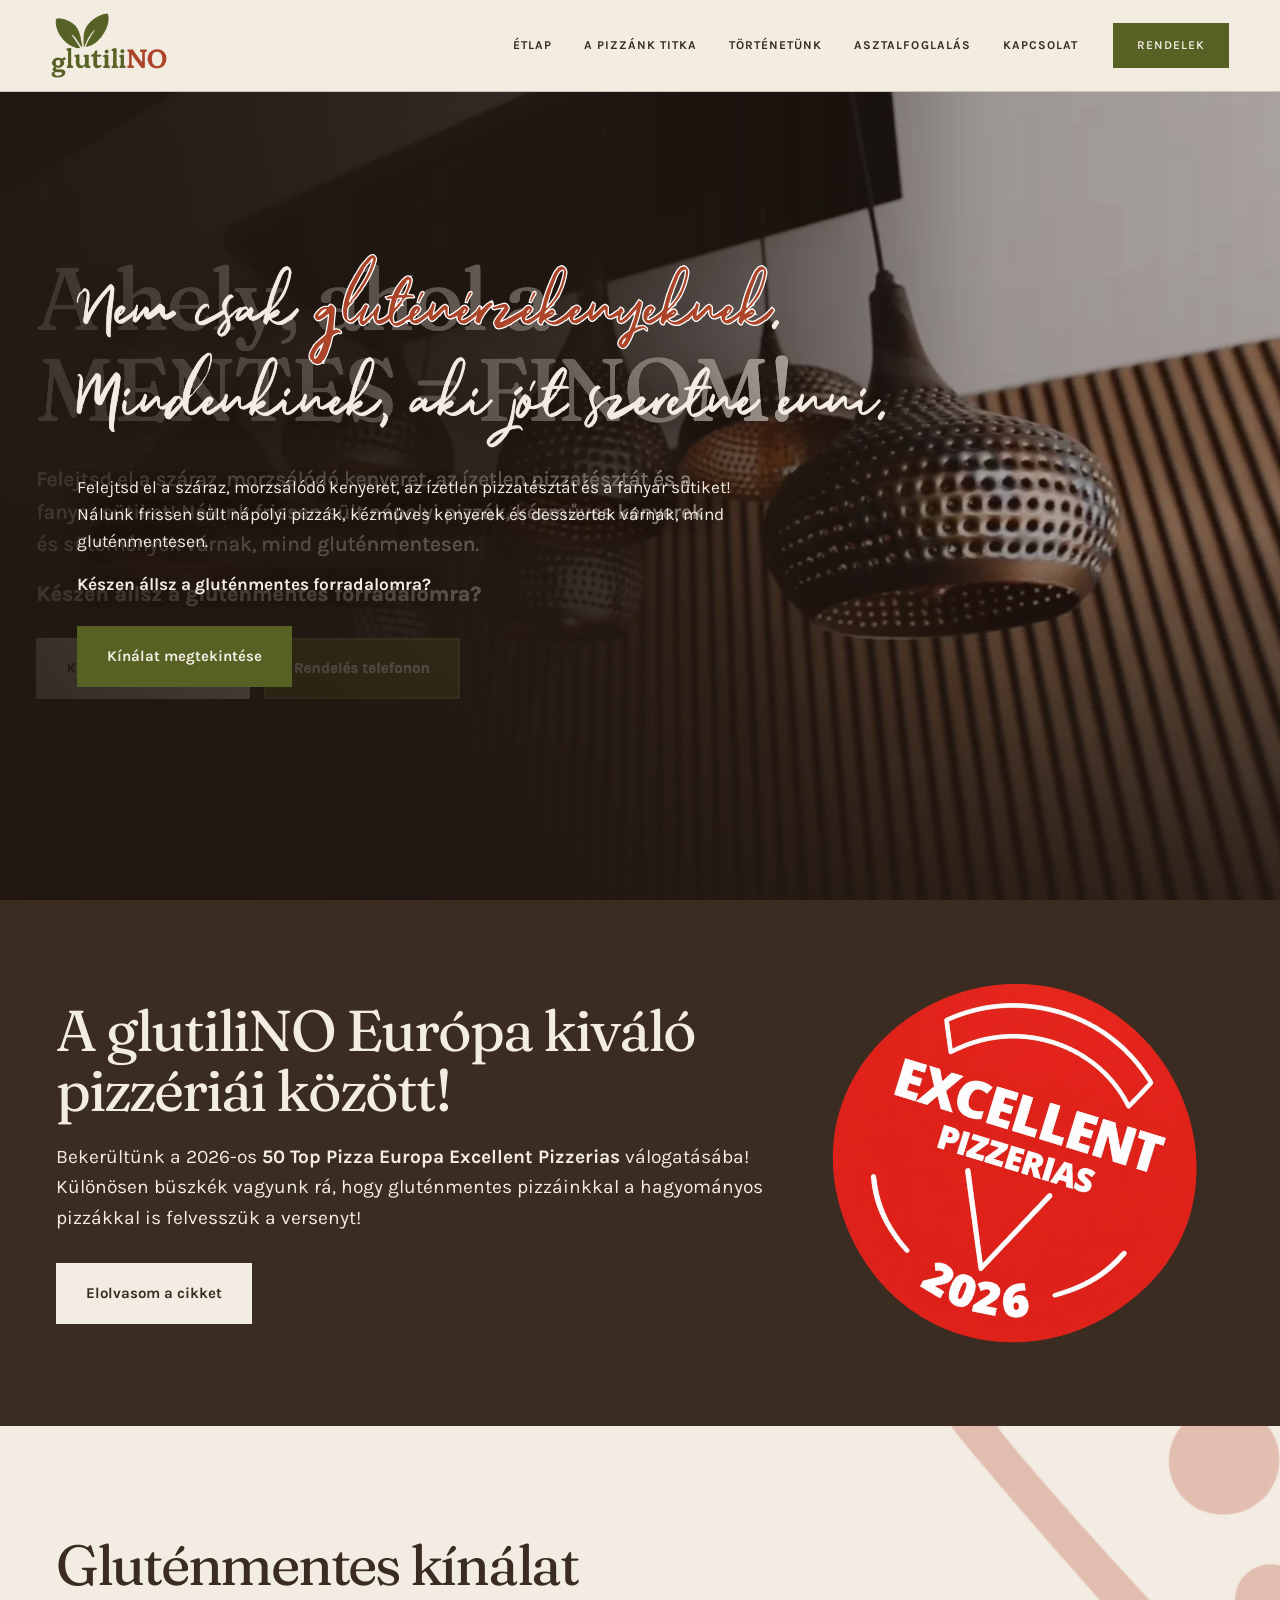
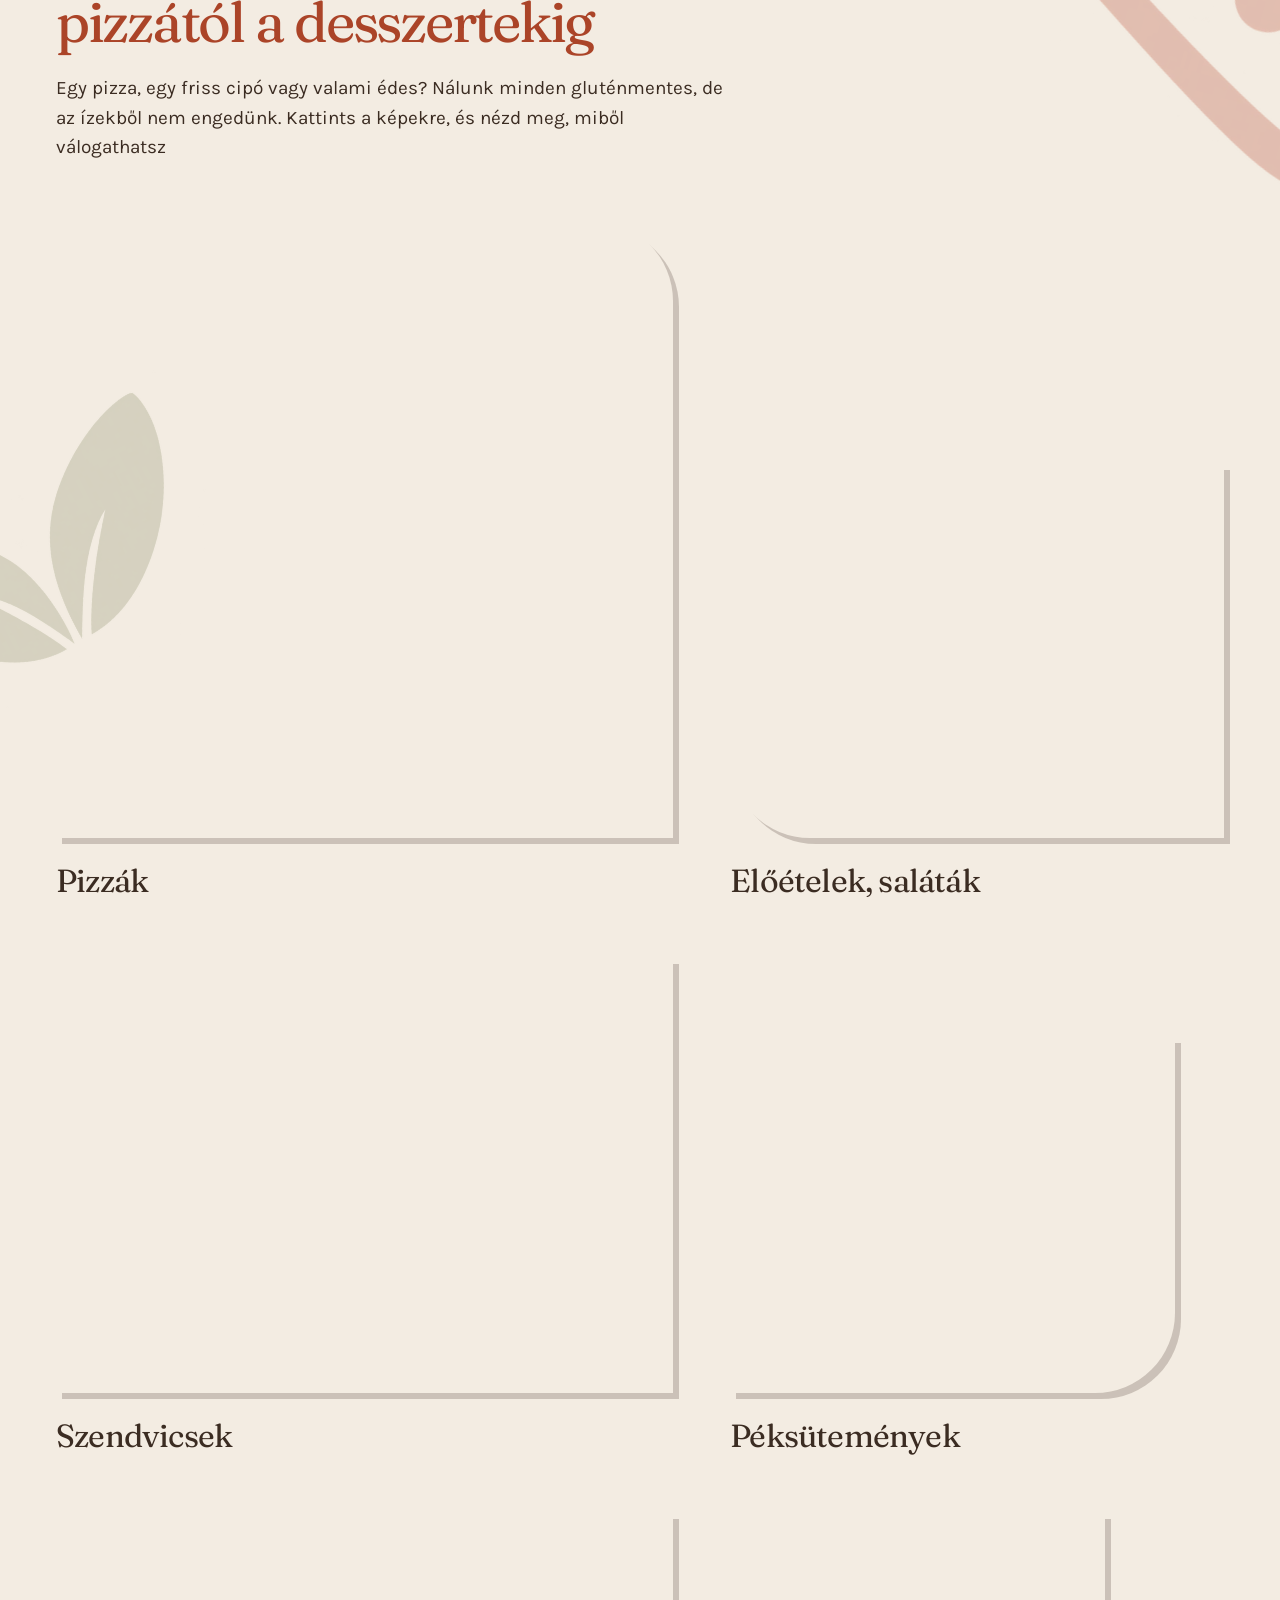
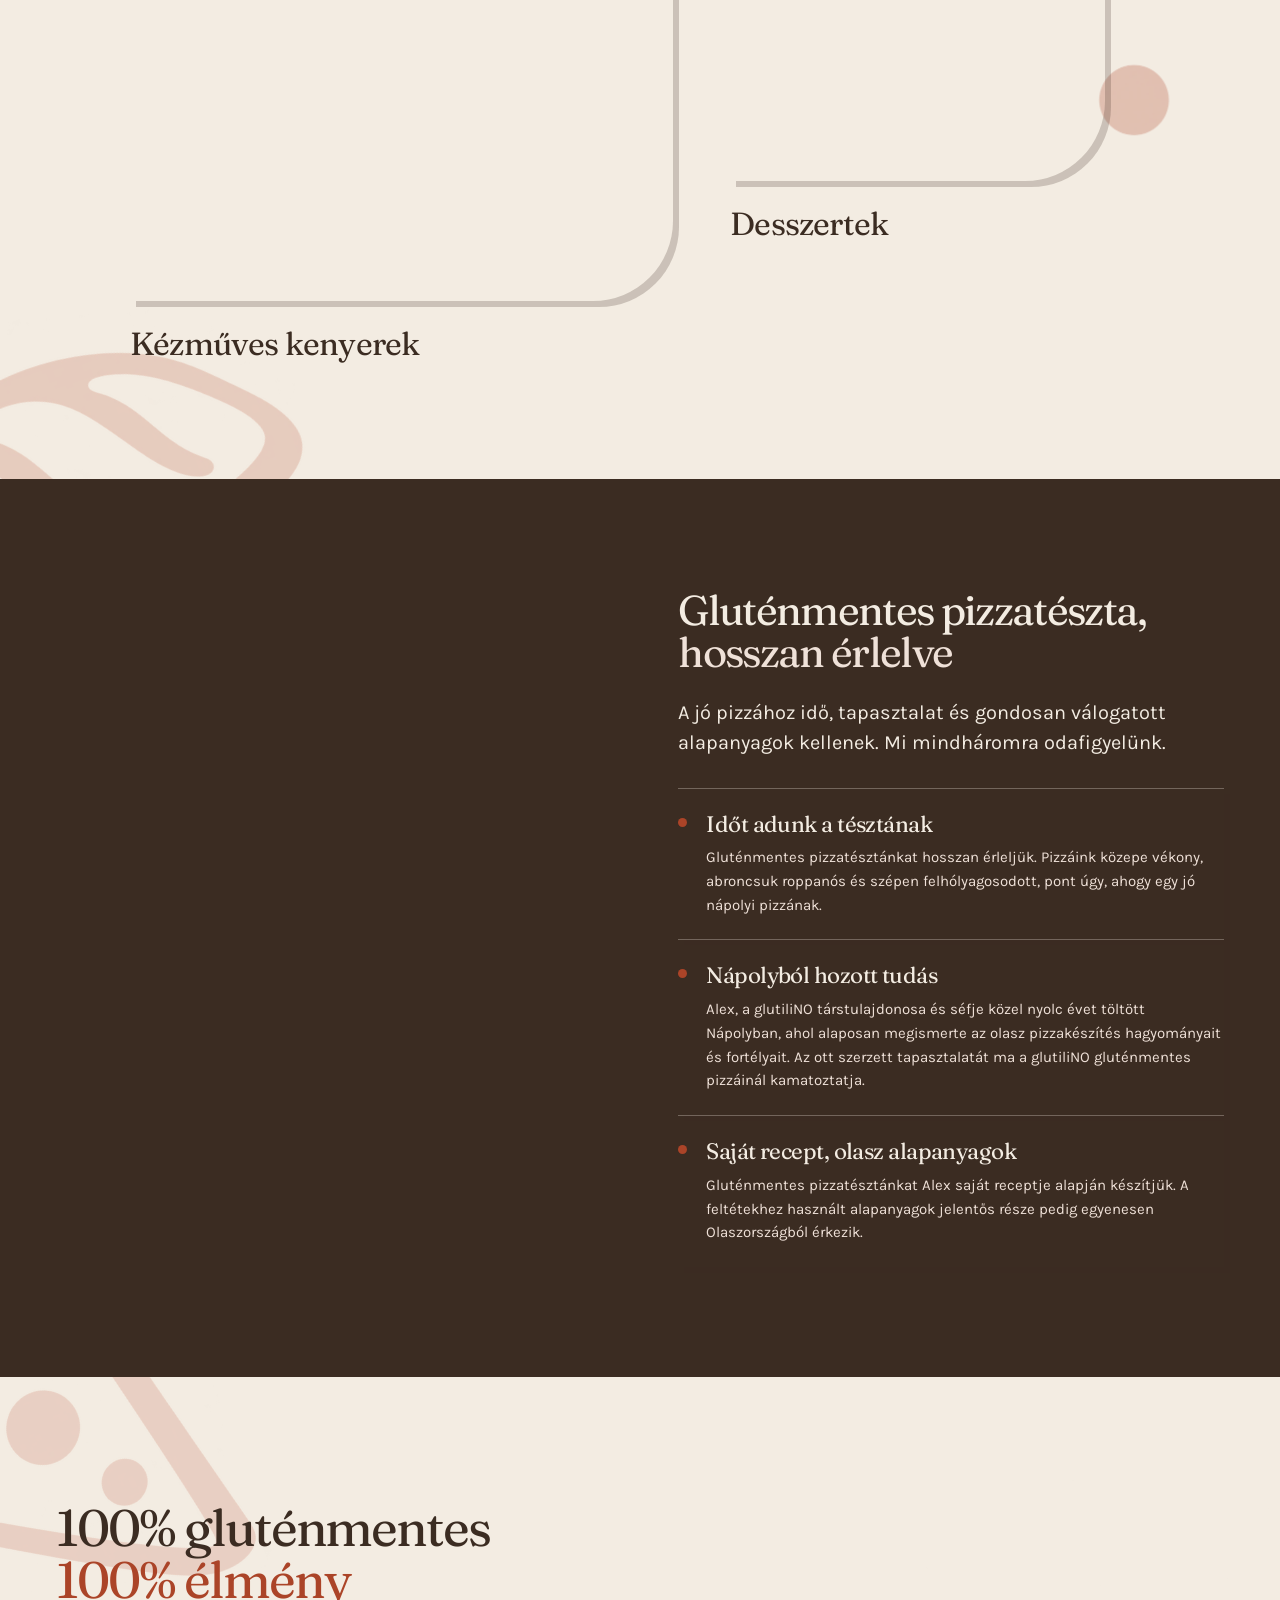
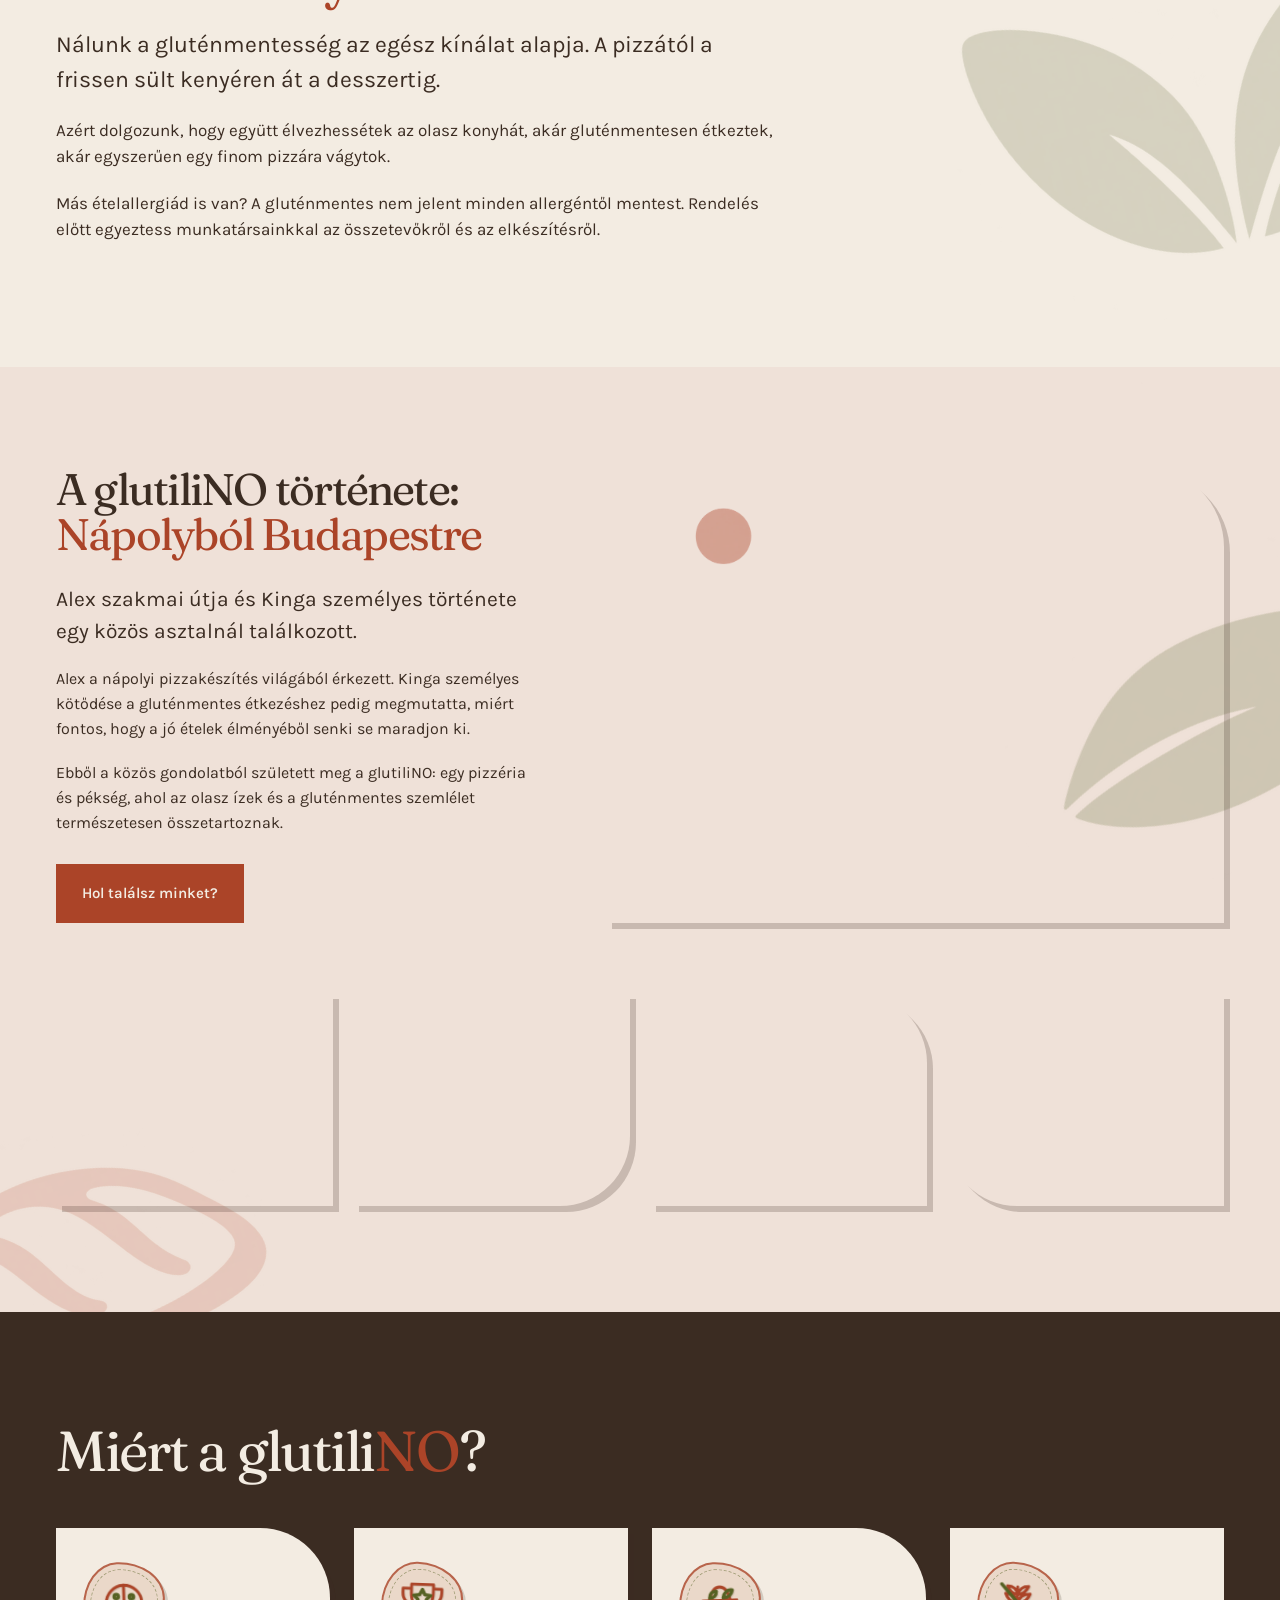
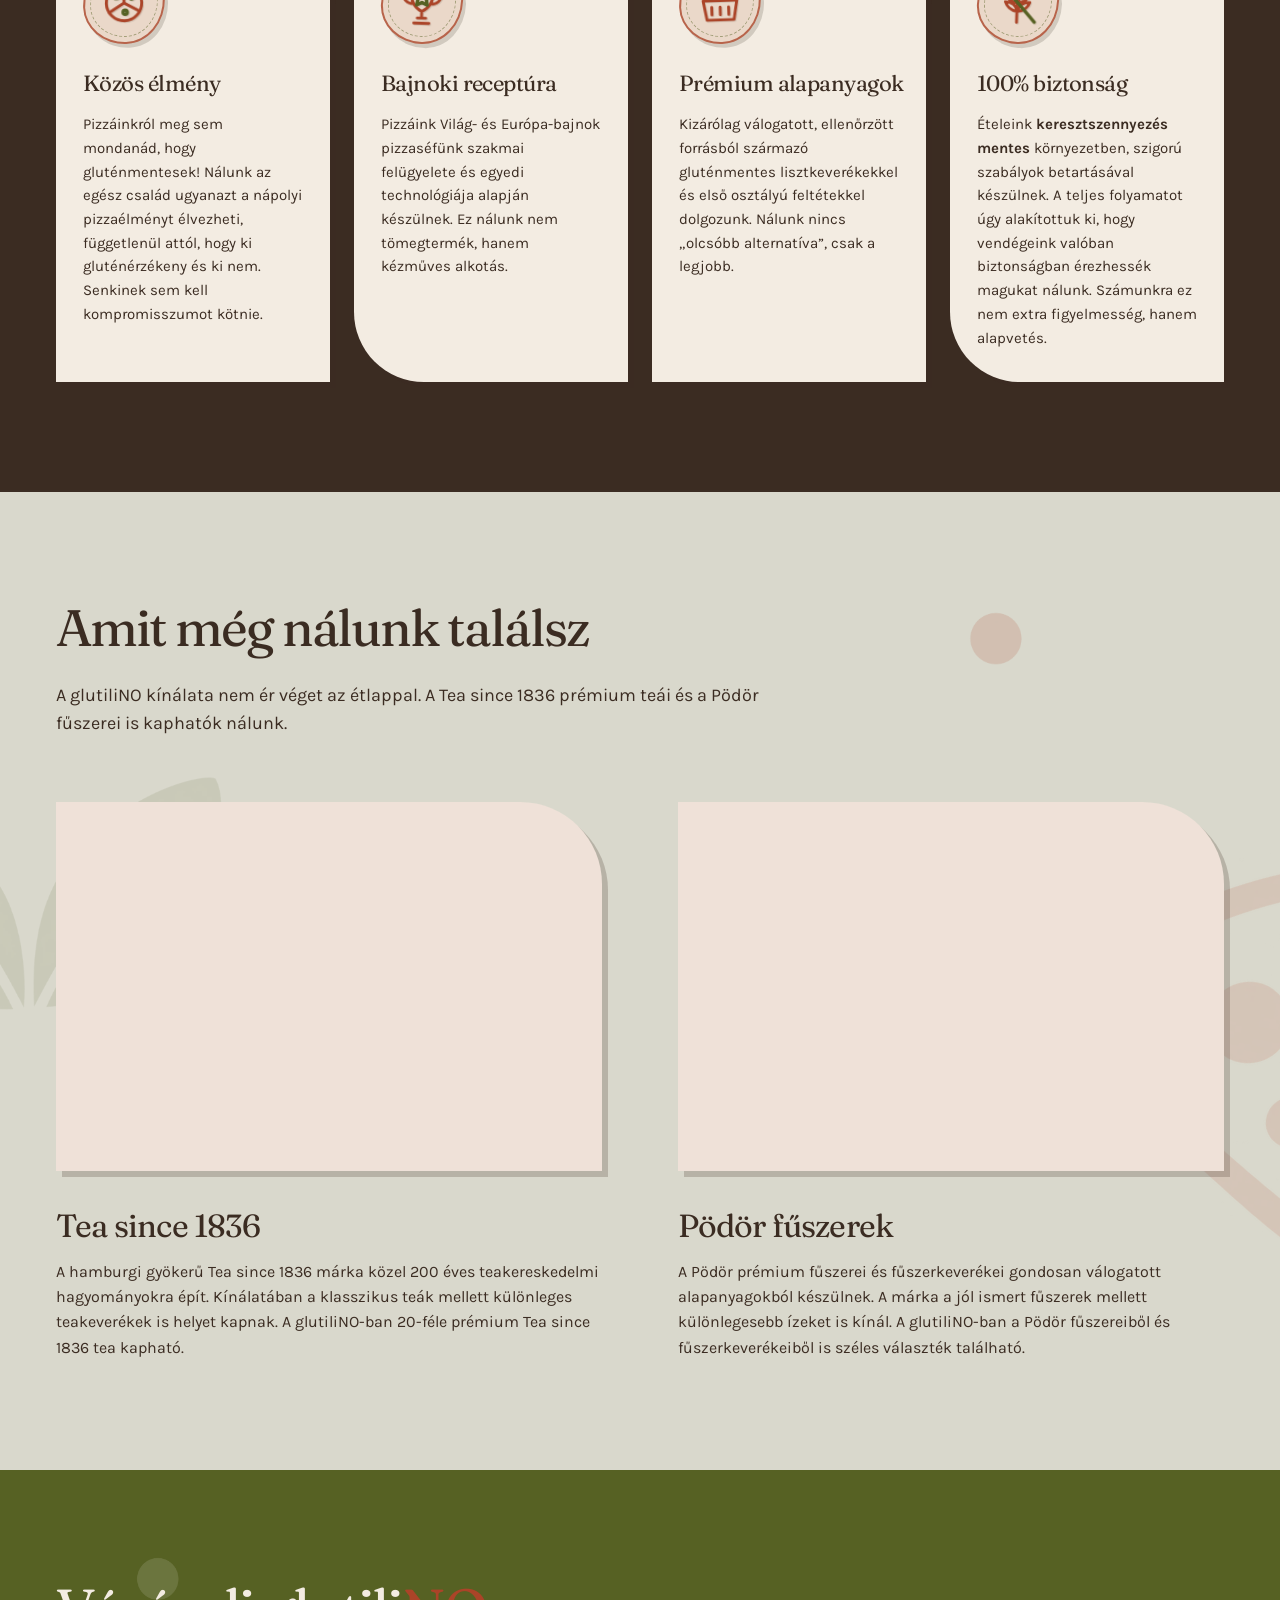
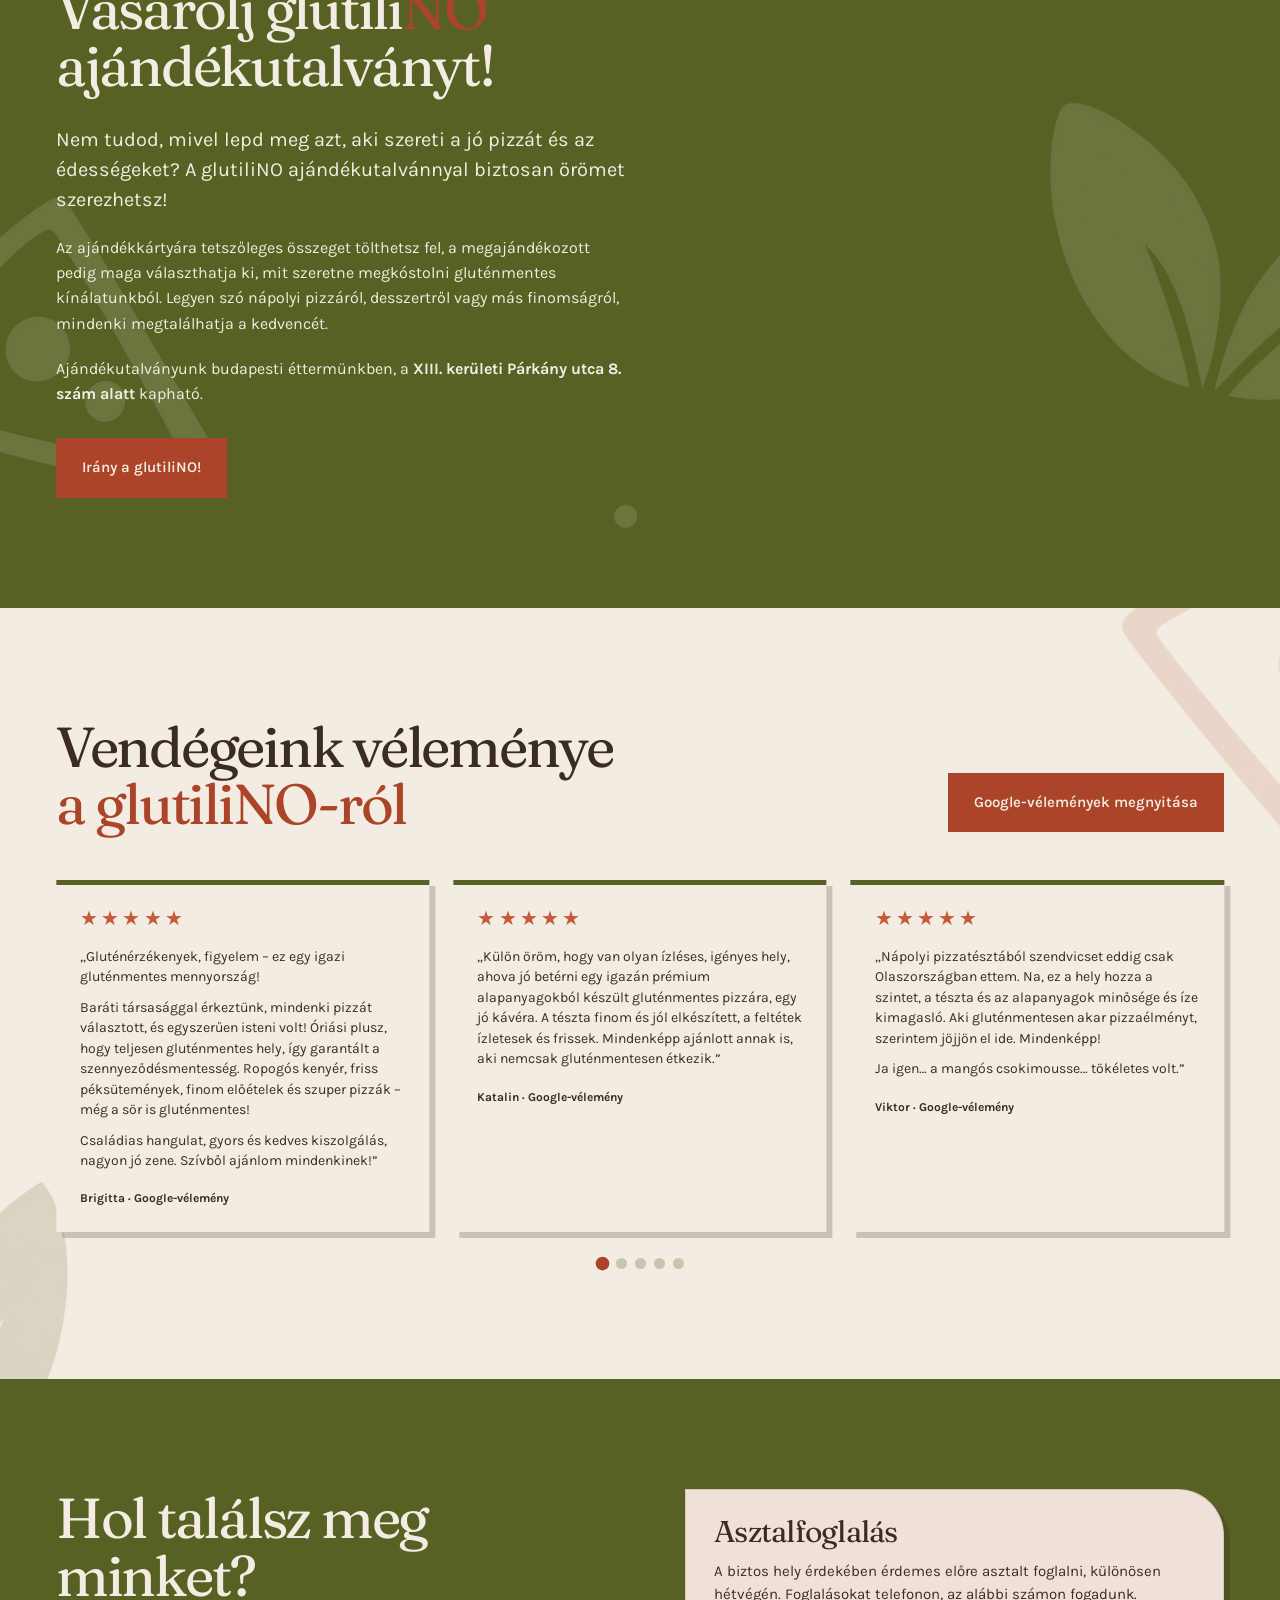
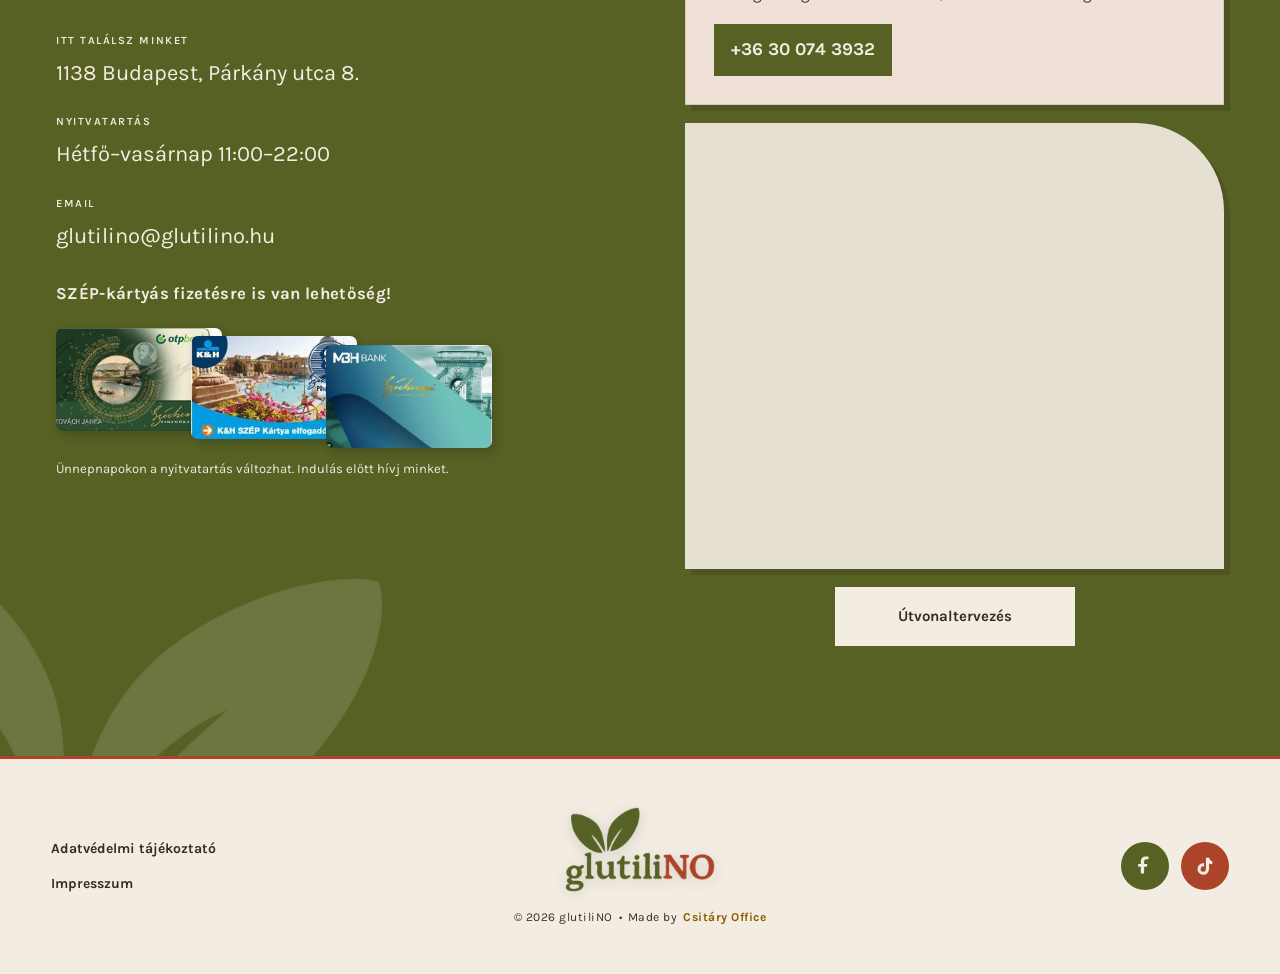
==== index.html @ 462f0f7d "Update footer credit to Made by Csitáry Office (index.html)" ====
<!doctype html>
<html lang="hu">
<head>
<meta charset="utf-8">
<meta name="viewport" content="width=device-width, initial-scale=1">
<meta http-equiv="Content-Security-Policy" content="default-src &#x27;self&#x27;; script-src &#x27;self&#x27; &#x27;sha256-Ov9Z1wcxmJk1yiwxKAOavHxxVjlBROKBOkN0x5L8jXU=&#x27;; style-src &#x27;self&#x27;; img-src &#x27;self&#x27; data:; font-src &#x27;self&#x27;; media-src &#x27;self&#x27;; connect-src &#x27;self&#x27;; frame-src https://www.google.com; object-src &#x27;none&#x27;; base-uri &#x27;self&#x27;; form-action &#x27;none&#x27;">
<title>glutiliNO | Gluténmentes pizzéria és pékség Budapest</title>
<meta name="description" content="Nápolyi pizza, kézműves kenyér és desszertek gluténmentesen. glutiliNO, 1138 Budapest, Párkány utca 8. Fedezd fel a kínálatunkat!">
<meta name="robots" content="noindex,follow">
<meta name="theme-color" content="#F3ECE2">
<link rel="canonical" href="https://www.glutilino.hu/">
<meta property="og:type" content="website">
<meta property="og:locale" content="hu_HU">
<meta property="og:site_name" content="glutiliNO">
<meta property="og:title" content="glutiliNO | Gluténmentes pizzéria és pékség Budapest">
<meta property="og:description" content="Nápolyi pizza, kézműves kenyér és desszertek gluténmentesen. glutiliNO, 1138 Budapest, Párkány utca 8. Fedezd fel a kínálatunkat!">
<meta property="og:url" content="https://www.glutilino.hu/">
<meta property="og:image" content="https://www.glutilino.hu/assets/social.jpg">
<meta property="og:image:width" content="1200">
<meta property="og:image:height" content="630">
<meta property="og:image:alt" content="glutiliNO gluténmentes pizza">
<meta name="twitter:card" content="summary_large_image">
<link rel="icon" href="assets/favicon.png" type="image/png">
<link rel="preload" href="assets/fonts/font-0.woff2" as="font" type="font/woff2" crossorigin>
<link rel="preload" href="assets/fonts/font-2.woff2" as="font" type="font/woff2" crossorigin>
<link rel="preload" href="assets/fonts/callonsky-demo.otf" as="font" type="font/otf" crossorigin>
<link rel="preload" href="assets/fonts/callonsky-hu.otf" as="font" type="font/otf" crossorigin>
<link rel="stylesheet" href="assets/style.css?v=93">
<script type="application/ld+json">{"@context":"https://schema.org","@type":"Restaurant","@id":"https://www.glutilino.hu/#etterem","name":"glutiliNO – Kézműves Gluténmentes Pizzéria és Pékség","url":"https://www.glutilino.hu/","image":"https://www.glutilino.hu/assets/social.jpg","telephone":"+36300743932","email":"glutilino@glutilino.hu","address":{"@type":"PostalAddress","streetAddress":"Párkány utca 8.","postalCode":"1138","addressLocality":"Budapest","addressCountry":"HU"},"servesCuisine":["Olasz","Gluténmentes"],"hasMenu":"https://www.glutilino.hu/etlap.html","openingHoursSpecification":[{"@type":"OpeningHoursSpecification","dayOfWeek":["Monday","Tuesday","Wednesday","Thursday","Friday","Saturday","Sunday"],"opens":"11:00","closes":"22:00"}]}</script>
<script src="assets/app.js?v=93" defer>
</script>
</head>
<body class="">
<a class="skip" href="#tartalom">Ugrás a tartalomra</a>
<header class="site-header">
<a class="brand" href="index.html" aria-label="glutiliNO – főoldal">
<img src="assets/logo.webp" width="180" height="102" alt="glutiliNO">
</a>
<button class="menu-toggle" aria-controls="navigation" aria-expanded="false" aria-label="Menü megnyitása" hidden>
<span class="hamburger" aria-hidden="true">
<span>
</span>
<span>
</span>
<span>
</span>
</span>
</button>
<nav id="navigation" aria-label="Fő navigáció">
<a href="etlap.html" >Étlap</a>
<a href="index.html#szakertelmunk">A pizzánk titka</a>
<a href="index.html#rolunk">Történetünk</a>
<a href="index.html#asztalfoglalas">Asztalfoglalás</a>
<a href="index.html#kapcsolat">Kapcsolat</a>
<a class="nav-order" href="tel:+36300743932">Rendelek</a>
</nav>
<a class="header-cta" href="tel:+36300743932">Rendelek</a>
</header>
<main id="tartalom">
<section class="hero hero-brand" aria-labelledby="hero-title">
<video class="hero-video" autoplay muted loop playsinline preload="metadata" poster="assets/hero-poster-v6.webp" aria-hidden="true" tabindex="-1" data-desktop="assets/hero-desktop-v23.mp4" data-mobile="assets/hero-mobile-v23.mp4">
</video>
<div class="hero-overlay" aria-hidden="true">
</div>
<div class="hero-content">
<div class="hero-copy">
<h1 id="hero-title"><span class="hero-title-opening">Nem csak</span> <span class="hero-accent">gluténérzékenyeknek</span>.
<br><span class="hero-title-closing"><span>Mindenkinek, aki</span> <span>jót szeretne enni.</span></span></h1>
<p>Felejtsd el a száraz, morzsálódó kenyeret, az ízetlen pizzatésztát és a fanyar sütiket! Nálunk frissen sült nápolyi pizzák, kézműves kenyerek és desszertek várnak, mind gluténmentesen.</p>
<p class="hero-question">
<strong>Készen állsz a gluténmentes forradalomra?</strong>
</p>
<div class="hero-actions">
<a class="button hero-primary" href="etlap.html">Kínálat megtekintése</a>
<a class="button hero-secondary" href="tel:+36300743932">Rendelés telefonon</a>
</div>
</div>
</div>
</section>
<section class="award-shell" id="elismeres" aria-labelledby="award-title">
<div class="award wrap">
<div class="award-copy">
<h2 id="award-title">A glutiliNO Európa kiváló pizzériái között!</h2>
<p>Bekerültünk a 2026-os <strong>50 Top Pizza Europa Excellent Pizzerias</strong> válogatásába! Különösen büszkék vagyunk rá, hogy gluténmentes pizzáinkkal a hagyományos pizzákkal is felvesszük a versenyt!</p>
<a class="button award-button" href="https://welovebudapest.com/cikk/2026/10/08/glutilino-glutenmentes-pizzeria-xiii-kerulet/?fbclid=IwY2xjawU5b-dleHRuA2FlbQIxMQBwZG9mBXNydGMGYXBwX2lkEDIyMjAzOTE3ODgyMDA4OTIAAR4uGK9YC9_TEWr20Y7_WGD8dgVhhzzCQi_2xLI7FN_xxtHiS0m8d3h5sRnU5A_aem_A0fSUuBS3UKHiqlRu5Nu5Q" target="_blank" rel="noopener noreferrer">Elolvasom a cikket</a>
</div>
<img class="award-badge" src="assets/excellent-pizzerias-2026.webp" width="1254" height="1254" alt="Excellent Pizzerias 2026 piros pizza jelvény" loading="eager" decoding="async">
</div>
</section>
<section class="section category-section" id="kinalat">
<img class="decor category-pizza-decor" src="assets/decor-pizza.webp" alt="" aria-hidden="true" loading="lazy">
<img class="decor category-bread-decor" src="assets/decor-bread.webp" alt="" aria-hidden="true" loading="lazy">
<div class="wrap">
<div class="section-heading">
<div>
<h2>Gluténmentes kínálat<br>
<em>pizzától a desszertekig</em>
</h2>
<p>Egy pizza, egy friss cipó vagy valami édes? Nálunk minden gluténmentes, de az ízekből nem engedünk. Kattints a képekre, és nézd meg, miből válogathatsz</p>
</div>
</div>
<div class="category-grid">
<a class="category cat-pizza" href="etlap.html#pizza">
<div class="image-window">
<img src="assets/pizza-champion-retro-1793812296919.webp" width="1621" height="1080" alt="Pizza Champion a glutiliNO kínálatából" loading="lazy" decoding="async">
</div>
<div class="category-caption">
<h3>Pizzák</h3>
</div>
</a>
<a class="category cat-appetizers" href="etlap.html#eloetelek">
<div class="image-window">
<img src="assets/eloetel-caprese-di-bufala.webp" width="1621" height="1080" alt="Előételek és saláták a glutiliNO kínálatából" loading="lazy" decoding="async">
</div>
<div class="category-caption">
<h3>Előételek, saláták</h3>
</div>
</a>
<a class="category cat-sandwiches" href="etlap.html#szendvicsek">
<div class="image-window">
<img src="assets/panuozzo-crudo-e-bufala.webp" width="1621" height="1080" alt="Szendvicsek a glutiliNO kínálatából" loading="lazy" decoding="async">
</div>
<div class="category-caption">
<h3>Szendvicsek</h3>
</div>
</a>
<a class="category cat-pastry" href="etlap.html#peksutemeny">
<div class="image-window">
<img class="" src="assets/peksutemeny-800.webp" srcset="assets/peksutemeny-480.webp 480w, assets/peksutemeny-800.webp 800w, assets/peksutemeny-1280.webp 1280w" sizes="(max-width: 650px) 100vw, (max-width: 1000px) 50vw, 640px" width="1280" height="853" alt="Péksütemények a glutiliNO kínálatából" loading="lazy" decoding="async">
</div>
<div class="category-caption">
<h3>Péksütemények</h3>
</div>
</a>
<a class="category cat-bread" href="etlap.html#kenyer">
<div class="image-window">
<img class="" src="assets/magvas-kenyer-800.webp" srcset="assets/magvas-kenyer-480.webp 480w, assets/magvas-kenyer-800.webp 800w, assets/magvas-kenyer-1280.webp 1280w" sizes="(max-width: 650px) 100vw, (max-width: 1000px) 50vw, 640px" width="1280" height="853" alt="Kézműves kenyerek a glutiliNO kínálatából" loading="lazy" decoding="async">
</div>
<div class="category-caption">
<h3>Kézműves kenyerek</h3>
</div>
</a>
<a class="category cat-dessert" href="etlap.html#desszert">
<div class="image-window">
<img class="" src="assets/macaron-800.webp" srcset="assets/macaron-480.webp 480w, assets/macaron-800.webp 800w, assets/macaron-1280.webp 1280w" sizes="(max-width: 650px) 100vw, (max-width: 1000px) 50vw, 640px" width="1280" height="853" alt="Desszertek a glutiliNO kínálatából" loading="lazy" decoding="async">
</div>
<div class="category-caption">
<h3>Desszertek</h3>
</div>
</a>
</div>
</div>
</section>
<section class="craft section" id="szakertelmunk">
<div class="wrap craft-grid">
<div class="craft-picture">
<div class="pizza-scroll">
<img src="assets/pizza-kivagott-v10.png" width="1254" height="1254" alt="A glutiliNO Margherita pizzája, tányér és háttér nélkül" loading="lazy" decoding="async">
</div>
</div>
<div class="craft-copy">
<h2>
<span>Gluténmentes pizzatészta,</span>
<em>hosszan érlelve</em>
</h2>
<p class="intro">
<strong>A jó pizzához idő, tapasztalat és gondosan válogatott alapanyagok kellenek. Mi mindháromra odafigyelünk.</strong>
</p>
<ul class="craft-points">
<li>
<h3>Időt adunk a tésztának</h3>
<p>Gluténmentes pizzatésztánkat hosszan érleljük. Pizzáink közepe vékony, abroncsuk roppanós és szépen felhólyagosodott, pont úgy, ahogy egy jó nápolyi pizzának.</p>
</li>
<li>
<h3>Nápolyból hozott tudás</h3>
<p>Alex, a glutiliNO társtulajdonosa és séfje közel nyolc évet töltött Nápolyban, ahol alaposan megismerte az olasz pizzakészítés hagyományait és fortélyait. Az ott szerzett tapasztalatát ma a glutiliNO gluténmentes pizzáinál kamatoztatja.</p>
</li>
<li>
<h3>Saját recept, olasz alapanyagok</h3>
<p>Gluténmentes pizzatésztánkat Alex saját receptje alapján készítjük. A feltétekhez használt alapanyagok jelentős része pedig egyenesen Olaszországból érkezik.</p>
</li>
</ul>
</div>
</div>
</section>
<section class="free-shell" id="glutenmentes">
<img class="decor free-double-leaf" src="assets/decor-double-leaf.webp" alt="" aria-hidden="true" loading="lazy">
<div class="free section wrap">
<div class="free-copy">
<h2>100% gluténmentes<br>
<em>100% élmény</em>
</h2>
<p class="intro">
<strong>Nálunk a gluténmentesség az egész kínálat alapja. A pizzától a frissen sült kenyéren át a desszertig.</strong>
</p>
<p>Azért dolgozunk, hogy együtt élvezhessétek az olasz konyhát, akár gluténmentesen étkeztek, akár egyszerűen egy finom pizzára vágytok.</p>
<p class="allergen-note">Más ételallergiád is van? A gluténmentes nem jelent minden allergéntől mentest. Rendelés előtt egyeztess munkatársainkkal az összetevőkről és az elkészítésről.</p>
</div>
<img class="free-seal" src="assets/glutenmentes-pecset.webp" width="640" height="640" alt="100% gluténmentes, keresztszennyezés mentes pecsét" loading="eager" decoding="async">
</div>
</section>
<section class="story section">
<img class="decor story-leaf" src="assets/decor-leaf.webp" alt="" aria-hidden="true" loading="lazy">
<div class="wrap story-grid" id="rolunk">
<div class="story-copy">
<h2>
<span>A glutiliNO története:</span>
<em>Nápolyból Budapestre</em>
</h2>
<p class="intro">
<strong>Alex szakmai útja és Kinga személyes története egy közös asztalnál találkozott.</strong>
</p>
<p>Alex a nápolyi pizzakészítés világából érkezett. Kinga személyes kötődése a gluténmentes étkezéshez pedig megmutatta, miért fontos, hogy a jó ételek élményéből senki se maradjon ki.</p>
<p>Ebből a közös gondolatból született meg a glutiliNO: egy pizzéria és pékség, ahol az olasz ízek és a gluténmentes szemlélet természetesen összetartoznak.</p>
<a class="button story-cta" href="#kapcsolat">Hol találsz minket?</a>
</div>
<figure>
<img class="" src="assets/csapat-story-800.webp" srcset="assets/csapat-story-480.webp 480w, assets/csapat-story-800.webp 800w, assets/csapat-story-1280.webp 1280w" sizes="(max-width: 650px) 100vw, (max-width: 1000px) 50vw, 640px" width="1280" height="853" alt="A glutiliNO csapata az étterem pultjánál" loading="lazy" decoding="async">
</figure>
</div>
<div class="wrap">
<div class="gallery">
<button data-gallery="assets/kemence-1280.webp" aria-label="Frissen sülő kenyerek a kemencében – nagyítás">
<img class="" src="assets/kemence-800.webp" srcset="assets/kemence-480.webp 480w, assets/kemence-800.webp 800w, assets/kemence-1280.webp 1280w" sizes="(max-width: 650px) 100vw, (max-width: 1000px) 50vw, 640px" width="1280" height="853" alt="Frissen sülő kenyerek a kemencében" loading="lazy" decoding="async">
</button>
<button data-gallery="assets/panuozzo-1280.webp" aria-label="glutiliNO panuozzo – nagyítás">
<img class="" src="assets/panuozzo-800.webp" srcset="assets/panuozzo-480.webp 480w, assets/panuozzo-800.webp 800w, assets/panuozzo-1280.webp 1280w" sizes="(max-width: 650px) 100vw, (max-width: 1000px) 50vw, 640px" width="1280" height="853" alt="glutiliNO panuozzo" loading="lazy" decoding="async">
</button>
<button data-gallery="assets/macaron-1280.webp" aria-label="Színes macaronok a desszertpultban – nagyítás">
<img class="" src="assets/macaron-800.webp" srcset="assets/macaron-480.webp 480w, assets/macaron-800.webp 800w, assets/macaron-1280.webp 1280w" sizes="(max-width: 650px) 100vw, (max-width: 1000px) 50vw, 640px" width="1280" height="853" alt="Színes macaronok a desszertpultban" loading="lazy" decoding="async">
</button>
<button data-gallery="assets/kenyer-1280.webp" aria-label="Kézműves gluténmentes cipó – nagyítás">
<img class="" src="assets/kenyer-800.webp" srcset="assets/kenyer-480.webp 480w, assets/kenyer-800.webp 800w, assets/kenyer-1280.webp 1280w" sizes="(max-width: 650px) 100vw, (max-width: 1000px) 50vw, 640px" width="1280" height="853" alt="Kézműves gluténmentes cipó" loading="lazy" decoding="async">
</button>
</div>
</div>
<dialog class="lightbox" aria-label="Fotógaléria">
<button class="lightbox-close" aria-label="Bezárás">×</button>
<img src="assets/kemence-1280.webp" alt="Fotó a galériából" loading="lazy">
</dialog>
</section>
<section class="future-section why-section section" id="miert-glutilino" aria-labelledby="why-title">
<img class="future-decor why-decor" src="assets/decor-double-leaf.webp" alt="" aria-hidden="true" loading="lazy">
<div class="wrap future-section-inner why-layout">
<header class="why-heading">
<h2 id="why-title">Miért a glutili<span class="brand-no">NO</span>?</h2>
</header>
<div class="why-grid">
<article class="why-card">
<div class="why-icon" aria-hidden="true">
<svg viewBox="0 0 64 64" focusable="false">
<circle cx="32" cy="32" r="21"/>
<path d="M32 11v21l18 10M32 32 14 43"/>
<circle class="why-icon-accent" cx="23" cy="24" r="2.5"/>
<circle class="why-icon-accent" cx="41" cy="25" r="2.5"/>
<circle class="why-icon-accent" cx="33" cy="43" r="2.5"/>
</svg>
</div>
<h3>Közös élmény</h3>
<p>Pizzáinkról meg sem mondanád, hogy gluténmentesek! Nálunk az egész család ugyanazt a nápolyi pizzaélményt élvezheti, függetlenül attól, hogy ki gluténérzékeny és ki nem. Senkinek sem kell kompromisszumot kötnie.</p>
</article>
<article class="why-card">
<div class="why-icon" aria-hidden="true">
<svg viewBox="0 0 64 64" focusable="false">
<path d="M19 10h26v10c0 11-5 18-13 22-8-4-13-11-13-22zM19 15H9v5c0 8 5 13 13 13M45 15h10v5c0 8-5 13-13 13M32 42v8M23 56h18M27 50h10"/>
<path class="why-icon-accent" d="m32 16 3 6 7 .9-5 4.8 1.2 6.8-6.2-3.2-6.2 3.2 1.2-6.8-5-4.8 7-.9z"/>
</svg>
</div>
<h3>Bajnoki receptúra</h3>
<p>Pizzáink Világ- és Európa-bajnok pizzaséfünk szakmai felügyelete és egyedi technológiája alapján készülnek. Ez nálunk nem tömegtermék, hanem kézműves alkotás.</p>
</article>
<article class="why-card">
<div class="why-icon" aria-hidden="true">
<svg viewBox="0 0 64 64" focusable="false">
<path d="M12 29h40l-4 23H16zM20 29c1-10 6-16 12-16s11 6 12 16M22 37v9M32 37v9M42 37v9"/>
<path class="why-icon-accent" d="M20 26c0-5 3-8 8-8 0 5-3 8-8 8zM36 26c1-6 5-10 11-9-1 6-5 9-11 9z"/>
</svg>
</div>
<h3>Prémium alapanyagok</h3>
<p>Kizárólag válogatott, ellenőrzött forrásból származó gluténmentes lisztkeverékekkel és első osztályú feltétekkel dolgozunk. Nálunk nincs „olcsóbb alternatíva”, csak a legjobb.</p>
</article>
<article class="why-card">
<div class="why-icon" aria-hidden="true">
<svg viewBox="0 0 64 64" focusable="false">
<path d="M31 55V13M31 22c-6-1-10-5-12-10 7 0 11 4 12 10zm0 10c-7-1-12-5-14-11 8 0 13 4 14 11zm0 10c-7-1-12-5-14-11 8 0 13 4 14 11zm1-20c6-1 10-5 12-10-7 0-11 4-12 10zm0 10c7-1 12-5 14-11-8 0-13 4-14 11zm0 10c7-1 12-5 14-11-8 0-13 4-14 11z"/>
<path class="why-icon-accent" d="M12 10 52 54"/>
</svg>
</div>
<h3>100% biztonság</h3>
<p>Ételeink <strong>keresztszennyezés mentes</strong> környezetben, szigorú szabályok betartásával készülnek. A teljes folyamatot úgy alakítottuk ki, hogy vendégeink valóban biztonságban érezhessék magukat nálunk. Számunkra ez nem extra figyelmesség, hanem alapvetés.</p>
</article>
</div>
</div>
</section>
<section class="future-section extras-section section" id="amit-meg" aria-labelledby="extras-title">
<img class="future-decor extras-decor" src="assets/decor-pizza.webp" alt="" aria-hidden="true" loading="lazy">
<img class="future-decor extras-leaves" src="assets/decor-double-leaf.webp" alt="" aria-hidden="true" loading="lazy">
<img class="future-decor extras-dot" src="assets/decor-dot.webp" alt="" aria-hidden="true" loading="lazy">
<div class="wrap future-section-inner extras-layout">
<header class="extras-intro">
<h2 id="extras-title">Amit még nálunk találsz</h2>
<p class="intro">A glutiliNO kínálata nem ér véget az étlappal. A Tea since 1836 prémium teái és a Pödör fűszerei is kaphatók nálunk.</p>
</header>
<div class="extras-grid">
<article class="extras-card tea-card">
<figure class="extras-media">
<img src="assets/tea-since-1836.webp" width="1351" height="900" alt="Tea since 1836 prémium teák és teafilterek" loading="lazy" decoding="async">
</figure>
<div class="extras-copy">
<h3>Tea since 1836</h3>
<p>A hamburgi gyökerű Tea since 1836 márka közel 200 éves teakereskedelmi hagyományokra épít. Kínálatában a klasszikus teák mellett különleges teakeverékek is helyet kapnak. A glutiliNO-ban 20-féle prémium Tea since 1836 tea kapható.</p>
</div>
</article>
<article class="extras-card podor-card">
<figure class="extras-media">
<img src="assets/podor-fuszerek.webp" width="822" height="564" alt="Pödör prémium fekete fokhagymás fűszer" loading="lazy" decoding="async">
</figure>
<div class="extras-copy">
<h3>Pödör fűszerek</h3>
<p>A Pödör prémium fűszerei és fűszerkeverékei gondosan válogatott alapanyagokból készülnek. A márka a jól ismert fűszerek mellett különlegesebb ízeket is kínál. A glutiliNO-ban a Pödör fűszereiből és fűszerkeverékeiből is széles választék található.</p>
</div>
</article>
</div>
</div>
</section>
<section class="gift-section section" id="ajandekutalvany" aria-labelledby="gift-title">
<img class="gift-decor gift-leaves" src="assets/decor-double-leaf.webp" alt="" aria-hidden="true" loading="lazy">
<img class="gift-decor gift-pizza" src="assets/decor-pizza.webp" alt="" aria-hidden="true" loading="lazy">
<img class="gift-decor gift-dot gift-dot-one" src="assets/decor-dot.webp" alt="" aria-hidden="true" loading="lazy">
<img class="gift-decor gift-dot gift-dot-two" src="assets/decor-dot.webp" alt="" aria-hidden="true" loading="lazy">
<div class="wrap gift-grid">
<div class="gift-copy">
<h2 id="gift-title">Vásárolj glutili<span class="brand-no">NO</span><br>ajándékutalványt!</h2>
<p class="intro">Nem tudod, mivel lepd meg azt, aki szereti a jó pizzát és az édességeket? A glutiliNO ajándékutalvánnyal biztosan örömet szerezhetsz!</p>
<p>Az ajándékkártyára tetszőleges összeget tölthetsz fel, a megajándékozott pedig maga választhatja ki, mit szeretne megkóstolni gluténmentes kínálatunkból. Legyen szó nápolyi pizzáról, desszertről vagy más finomságról, mindenki megtalálhatja a kedvencét.</p>
<p>Ajándékutalványunk budapesti éttermünkben, a <strong>XIII. kerületi Párkány utca 8. szám alatt</strong> kapható.</p>
<a class="button gift-cta" href="#kapcsolat">Irány a glutiliNO!</a>
</div>
<figure class="gift-photo">
<img src="assets/ajandekkartya-kivagott-v2.png" width="1536" height="1024" alt="glutiliNO ajándékkártya" loading="lazy" decoding="async">
</figure>
</div>
</section>
<section class="reviews-shell" id="velemenyek">
<div class="reviews section wrap">
<div class="section-heading">
<div>
<h2>Vendégeink véleménye<br>
<em>a glutiliNO-ról</em>
</h2>
</div>
<a class="button review-button" href="https://www.google.com/maps/search/?api=1&amp;query=Glutilino%201138%20Budapest%20P%C3%A1rk%C3%A1ny%20utca%208" target="_blank" rel="noopener noreferrer">Google-vélemények megnyitása</a>
</div>
<div class="review-carousel" data-review-carousel aria-roledescription="carousel" aria-label="Vendégvélemények">
<div class="review-viewport">
<div class="review-track" aria-live="off">
<figure class="review-slide is-active" data-review-slide aria-hidden="false">
<div class="review-stars" aria-label="5 csillagos értékelés">★★★★★</div>
<blockquote>
<p>„Gluténérzékenyek, figyelem – ez egy igazi gluténmentes mennyország!</p>
<p>Baráti társasággal érkeztünk, mindenki pizzát választott, és egyszerűen isteni volt! Óriási plusz, hogy teljesen gluténmentes hely, így garantált a szennyeződésmentesség. Ropogós kenyér, friss péksütemények, finom előételek és szuper pizzák – még a sör is gluténmentes!</p>
<p>Családias hangulat, gyors és kedves kiszolgálás, nagyon jó zene. Szívből ajánlom mindenkinek!”</p>
</blockquote>
<figcaption>Brigitta · Google-vélemény</figcaption>
</figure>
<figure class="review-slide" data-review-slide aria-hidden="true">
<div class="review-stars" aria-label="5 csillagos értékelés">★★★★★</div>
<blockquote>
<p>„Külön öröm, hogy van olyan ízléses, igényes hely, ahova jó betérni egy igazán prémium alapanyagokból készült gluténmentes pizzára, egy jó kávéra. A tészta finom és jól elkészített, a feltétek ízletesek és frissek. Mindenképp ajánlott annak is, aki nemcsak gluténmentesen étkezik.”</p>
</blockquote>
<figcaption>Katalin · Google-vélemény</figcaption>
</figure>
<figure class="review-slide" data-review-slide aria-hidden="true">
<div class="review-stars" aria-label="5 csillagos értékelés">★★★★★</div>
<blockquote>
<p>„Nápolyi pizzatésztából szendvicset eddig csak Olaszországban ettem. Na, ez a hely hozza a szintet, a tészta és az alapanyagok minősége és íze kimagasló. Aki gluténmentesen akar pizzaélményt, szerintem jöjjön el ide. Mindenképp!</p>
<p>Ja igen… a mangós csokimousse… tökéletes volt.”</p>
</blockquote>
<figcaption>Viktor · Google-vélemény</figcaption>
</figure>
<figure class="review-slide" data-review-slide aria-hidden="true">
<div class="review-stars" aria-label="5 csillagos értékelés">★★★★★</div>
<blockquote>
<p>„A TÖKÉLETES hely, földi paradicsom gluténérzékenyek számára.</p>
<p>Kiemelném a tisztaságot, a kedvességet, a mennyei ízeket és a hatalmas választékot. Először jártunk itt, de biztosan nem utoljára.”</p>
</blockquote>
<figcaption>Bettina · Google-vélemény</figcaption>
</figure>
<figure class="review-slide" data-review-slide aria-hidden="true">
<div class="review-stars" aria-label="5 csillagos értékelés">★★★★★</div>
<blockquote>
<p>„Imádjuk ezt a pizzát, fantasztikus volt az ízélmény, a külcsín egyaránt: egyáltalán nem érezni, hogy gluténmentes, olyan volt, mintha Olaszországban kóstolnánk a legfinomabb autentikus pizzát egy menő trattoriában. Bőséges, minőségi feltétek, könnyed tészta. Rendelésre szülinapi tortát is készítenek, és nem túlzok, ha azt mondom, hogy ilyen elképesztően finom, házias jellegű gluténmentes tortát még sehol nem kaptunk Budapesten…”</p>
</blockquote>
<figcaption>Csenge · Google-vélemény</figcaption>
</figure>
</div>
</div>
<div class="review-controls">
<div class="review-dots" aria-label="Vélemény kiválasztása">
<button type="button" data-review-dot aria-label="1. vélemény" aria-current="true">
</button>
<button type="button" data-review-dot aria-label="2. vélemény" aria-current="false">
</button>
<button type="button" data-review-dot aria-label="3. vélemény" aria-current="false">
</button>
<button type="button" data-review-dot aria-label="4. vélemény" aria-current="false">
</button>
<button type="button" data-review-dot aria-label="5. vélemény" aria-current="false">
</button>
</div>
</div>
</div>
</div>
</section>
<section class="visit section" id="kapcsolat">
<img class="visit-rings" src="assets/brand-rings.svg" alt="" aria-hidden="true">
<div class="wrap visit-grid">
<div class="visit-copy">
<h2>Hol találsz meg minket?</h2>
<address>
<span class="contact-label">ITT TALÁLSZ MINKET</span>1138 Budapest, Párkány utca 8.<span class="contact-label">NYITVATARTÁS</span>Hétfő–vasárnap 11:00–22:00
<span class="contact-label">EMAIL</span>
<a href="mailto:glutilino@glutilino.hu">glutilino@glutilino.hu</a>
</address>
<div class="szep-payment" aria-label="SZÉP-kártyás fizetésre is van lehetőség">
<p><strong>SZÉP-kártyás fizetésre is van lehetőség!</strong></p>
<div class="szep-card-stack" aria-hidden="true">
<span class="szep-card szep-otp"></span>
<span class="szep-card szep-kh"></span>
<span class="szep-card szep-mbh"></span>
</div>
</div>
<p class="small">Ünnepnapokon a nyitvatartás változhat. Indulás előtt hívj minket.</p>
</div>
<div class="map-card">
<div class="reservation-card" id="asztalfoglalas">
<h3>Asztalfoglalás</h3>
<p>A biztos hely érdekében érdemes előre asztalt foglalni, különösen hétvégén. Foglalásokat telefonon, az alábbi számon fogadunk.</p>
<a class="reservation-phone" href="tel:+36300743932">+36 30 074 3932</a>
</div>
<div class="google-map-wrap">
<iframe class="google-map-frame" title="Google Maps – glutiliNO, 1138 Budapest, Párkány utca 8." src="https://www.google.com/maps?q=Glutilino%201138%20Budapest%20P%C3%A1rk%C3%A1ny%20utca%208&amp;output=embed" loading="lazy" referrerpolicy="no-referrer-when-downgrade" allowfullscreen>
</iframe>
</div>
<a class="button cream map-route-button" href="https://www.google.com/maps/dir/?api=1&amp;destination=Glutilino%201138%20Budapest%20P%C3%A1rk%C3%A1ny%20utca%208" target="_blank" rel="noopener noreferrer">Útvonaltervezés</a>
</div>
</div>
</section>
</main>
<footer class="footer">
<div class="footer-layout">
<nav class="footer-links" aria-label="Jogi információk">
<a href="adatvedelem.html">Adatvédelmi tájékoztató</a>
<a href="impresszum.html">Impresszum</a>
</nav>
<div class="footer-center">
<a href="index.html" aria-label="glutiliNO – főoldal">
<img class="footer-logo" src="assets/logo.webp" width="175" height="99" alt="glutiliNO" loading="lazy">
</a>
<div class="footer-credit">
<span>© 2026 glutiliNO</span>
<span aria-hidden="true">•</span>
              <span>Made by</span>
<a class="made-by" href="https://csitaryoffice.hu/" target="_blank" rel="noopener noreferrer">Csitáry Office</a>
</div>
</div>
<div class="social-links" aria-label="glutiliNO a közösségi médiában">
<a href="https://www.facebook.com/people/Glutilino/61583295550470/" target="_blank" rel="noopener noreferrer" aria-label="glutiliNO a Facebookon">
<svg viewBox="0 0 24 24" aria-hidden="true">
<path d="M14 8h3V4.4c-.5-.1-2.2-.2-4.2-.2-4.1 0-6.9 2.5-6.9 7.1V15H2v4h3.9v10h4.8V19h4l.6-4h-4.6v-3.3C10.7 10.5 11 8 14 8Z" transform="scale(.75) translate(4 -2)"/>
</svg>
</a>
<a href="https://www.tiktok.com/@glutilino" target="_blank" rel="noopener noreferrer" aria-label="glutiliNO a TikTokon">
<svg viewBox="0 0 24 24" aria-hidden="true">
<path d="M16.7 3c.2 1.8 1.2 3.2 3.3 3.7v3.4c-1.3 0-2.5-.3-3.6-.9v6.1A6.3 6.3 0 1 1 11 9.1v3.5a2.9 2.9 0 1 0 2 2.7V3h3.7Z"/>
</svg>
</a>
</div>
</div>
</footer>
</body>
</html>
---- assets/style.css ----
@font-face {
  font-family: 'Callonsky Script HU';
  font-style: normal;
  font-weight: 400;
  font-display: block;
  src: url(fonts/callonsky-hu.otf) format('opentype');
  unicode-range: U+00C1, U+00C9, U+00CD, U+00D3, U+00D6, U+00DA, U+00DC,
    U+00E1, U+00E9, U+00ED, U+00F3, U+00F6, U+00FA, U+00FC,
    U+0150-0151, U+0170-0171;
}

@font-face {
  font-family: 'Callonsky Script';
  font-style: normal;
  font-weight: 400;
  font-display: block;
  src: url(fonts/callonsky-demo.otf) format('opentype');
}

@font-face {
  font-family: 'Fraunces';
  font-style: normal;
  font-weight: 400;
  font-display: block;
  src: url(fonts/font-0.woff2) format('woff2');
}

@font-face {
  font-family: 'Fraunces';
  font-style: normal;
  font-weight: 600;
  font-display: block;
  src: url(fonts/font-1.woff2) format('woff2');
}
@font-face {
  font-family: 'Karla';
  font-style: normal;
  font-weight: 400;
  font-display: swap;
  src: url(fonts/font-2.woff2) format('woff2');
}
@font-face {
  font-family: 'Karla';
  font-style: normal;
  font-weight: 500;
  font-display: swap;
  src: url(fonts/font-3.woff2) format('woff2');
}
@font-face {
  font-family: 'Karla';
  font-style: normal;
  font-weight: 600;
  font-display: swap;
  src: url(fonts/font-4.woff2) format('woff2');
}
@font-face {
  font-family: 'Karla';
  font-style: normal;
  font-weight: 700;
  font-display: swap;
  src: url(fonts/font-5.woff2) format('woff2');
}

:root{--olive:#566123;--terra:#AB4428;--cream:#F3ECE2;--beige:#EFE1D8;--sage:#D9D8CC;--brown:#3B2C22;--line:rgba(59,44,34,.22)}*{box-sizing:border-box}html{scroll-behavior:smooth;scroll-padding-top:110px}body{margin:0;color:var(--brown);background:var(--cream);font-family:Karla,Arial,sans-serif;font-size:18px;line-height:1.55}button,a{-webkit-tap-highlight-color:transparent}a{color:inherit;text-decoration:none}button{font:inherit;cursor:pointer;color:inherit}a:focus-visible,button:focus-visible,summary:focus-visible{outline:3px solid var(--terra);outline-offset:6px}img{display:block;max-width:100%;height:auto}h1,h2,h3,p,figure{margin:0}h1,h2,h3{font-family:Fraunces,Georgia,serif;font-weight:400;line-height:1.06}h1{font-size:clamp(56px,7.2vw,104px);letter-spacing:-.045em}h2{font-size:clamp(40px,4.4vw,64px);letter-spacing:-.04em}h3{font-size:29px;letter-spacing:-.025em}em{font-style:normal;color:var(--terra)}p+p{margin-top:20px}button{border:0}.wrap{width:min(1280px,calc(100% - 112px));margin-inline:auto}.section{padding-block:110px}.eyebrow{font-size:12px;line-height:1.5;font-weight:700;letter-spacing:.18em;margin-bottom:24px}.intro{font-size:23px;line-height:1.5}.small{font-size:13px;line-height:1.5}.text-link{font-weight:600;font-size:15px;display:inline-flex;align-items:center;gap:28px;border-bottom:1px solid;padding-block:10px}.text-link span{font-size:21px}.button{background:var(--terra);color:var(--cream);display:inline-flex;justify-content:center;align-items:center;gap:40px;padding:17px 25px;font-weight:600;font-size:15px;min-height:52px;border:1px solid transparent;transition:background .2s,transform .2s}.button:hover{background:var(--brown);transform:translateY(-2px)}.button.cream{background:var(--cream);color:var(--brown)}.button.cream:hover{background:var(--beige)}.skip{position:fixed;left:20px;top:-100px;z-index:100;background:var(--cream);padding:16px}.skip:focus{top:15px}.site-header{height:100px;display:flex;align-items:center;justify-content:space-between;gap:35px;padding-inline:4%;border-bottom:1px solid var(--line);background:var(--cream);position:relative;z-index:20}.brand img{width:133px;height:auto}.site-header nav{display:flex;gap:32px;font-size:15px;font-weight:500}.site-header nav a{padding-block:12px}.site-header nav a:hover,.site-header nav a[aria-current]{color:var(--terra)}.header-cta{font-size:15px;font-weight:600;border:1px solid var(--terra);padding:12px 20px;display:flex;gap:26px;color:var(--terra)}.menu-toggle{display:none}.hero{position:relative;height:min(800px,calc(100svh - 100px));min-height:650px;isolation:isolate;background:var(--brown);color:var(--cream);overflow:hidden}.hero-poster,.hero-video,.hero-shade{position:absolute;inset:0;width:100%;height:100%;object-fit:cover;z-index:-3}.hero-poster{object-position:65% 50%}.hero-video{opacity:0;transition:opacity .7s;z-index:-2}.hero-video.playing{opacity:1}.hero-shade{z-index:-1;background:linear-gradient(90deg,rgba(22,17,12,.8),rgba(22,17,12,.4) 55%,rgba(22,17,12,.18)),linear-gradient(0deg,rgba(22,17,12,.65),transparent 45%)}.hero-copy{padding:65px 0 105px;margin-left:max(56px,calc((100vw - 1280px)/2));max-width:780px}.hero h1{margin-bottom:25px}.hero h1 em{color:var(--cream);font-style:italic;font-weight:400}.hero-copy>p:not(.eyebrow){font-size:20px}.hero-actions{display:flex;gap:32px;align-items:center;margin-top:34px}.hero-visit{font-size:15px;border-bottom:1px solid #f3ece288;padding-block:12px}.hero-visit span{margin-left:15px}.hero-bottom{position:absolute;bottom:25px;left:4%;right:4%;display:flex;align-items:center;justify-content:space-between;gap:20px;font-size:11px;letter-spacing:.13em}.hero-bottom>a{display:flex;align-items:center;gap:25px}.video-toggle{background:rgba(22,17,12,.65);border:1px solid #f3ece266;padding:10px 14px;font-size:12px;letter-spacing:.02em;color:var(--cream)}.award{padding-block:52px;display:grid;grid-template-columns:1fr 1.45fr 1fr;align-items:center;gap:40px;border-bottom:1px solid var(--line)}.award-year{color:var(--olive);display:flex;align-items:center;gap:14px}.award-year>span{font-family:Fraunces,Georgia,serif;font-size:106px;line-height:1;letter-spacing:-.08em}.award-year>div{font-weight:700;font-size:18px;line-height:1.2;letter-spacing:.03em}.award-year small{font-size:10px;letter-spacing:.09em}.award .eyebrow{font-size:10px;margin-bottom:9px;color:var(--terra)}.award h2{font-size:35px;letter-spacing:-.03em;margin-bottom:13px}.award p{font-size:14px}.award-detail p{font-size:11px;margin-top:14px;line-height:1.5}.section-heading{display:flex;align-items:flex-end;justify-content:space-between;gap:50px;margin-bottom:48px}.section-heading>p{font-size:17px;max-width:365px}.category-grid{display:grid;grid-template-columns:1.25fr 1fr;column-gap:65px;row-gap:55px}.category .image-window{overflow:hidden}.category img{width:100%;height:100%;object-fit:cover;transition:transform .6s}.category:hover img{transform:scale(1.035)}.cat-pizza .image-window{aspect-ratio:1/1}.cat-pastry{padding-top:95px}.cat-pastry .image-window{aspect-ratio:1.25/1}.cat-bread{max-width:88%}.cat-bread .image-window{aspect-ratio:1.4/1}.cat-dessert .image-window{aspect-ratio:1.4/1}.category-caption{padding-top:20px;display:flex;justify-content:space-between;align-items:center}.category-caption>span{font-size:32px;color:var(--terra)}.category-caption p{font-size:14px;margin-top:8px}.craft{background:var(--brown);color:var(--cream)}.craft-grid{display:grid;grid-template-columns:1fr 1fr;gap:85px;align-items:center}.craft-picture{position:relative}.craft-picture>img{width:100%;height:700px;object-fit:cover}.round-note{position:absolute;right:-34px;top:30px;background:var(--cream);color:var(--brown);width:132px;height:132px;border-radius:50%;display:grid;align-content:center;text-align:center;font-size:11px;line-height:1.8;letter-spacing:.11em;transform:rotate(12deg);border:1px solid var(--cream);outline:1px solid var(--brown);outline-offset:-9px}.craft em{color:var(--beige)}.craft .eyebrow{color:var(--sage)}.craft .intro{margin-top:20px;font-size:20px}.craft-row{padding-top:28px;margin-top:28px;border-top:1px solid #f3ece23b;display:flex;gap:25px}.craft-row p{font-size:15px;margin-top:12px}.craft-row h3{font-size:23px}.big-number{font:80px/.95 Fraunces,Georgia,serif}.row-number{font-size:13px;color:var(--sage);min-width:58px}.free{display:grid;grid-template-columns:1fr 1fr;gap:70px}.free h2{font-size:clamp(38px,4vw,59px)}.free .intro{font-size:23px}.free-copy>p:not(.intro){font-size:17px}.allergen-note{padding:20px 0;border-top:1px solid var(--line)}.story{background:var(--beige)}.story-grid{display:grid;grid-template-columns:1fr 1.05fr;gap:80px;align-items:center;scroll-margin-top:25px}.story-copy .intro{margin-top:27px;font-size:21px}.story-copy>p:not(.eyebrow){max-width:550px}.story-copy>p:not(.eyebrow):not(.intro){font-size:16px}.story-copy .text-link{margin-top:20px}.story figure img{aspect-ratio:4/5;object-fit:cover;object-position:50% 50%}.story figcaption{font-size:12px;margin-top:12px;color:var(--olive)}.review-grid{display:grid;grid-template-columns:repeat(3,1fr);gap:45px}.review-grid figure{border-top:1px solid var(--line);padding-top:20px}.quote-mark{font:70px/1 Fraunces;color:var(--terra)}blockquote{font:29px/1.3 Fraunces,Georgia,serif;margin:0 0 30px;min-height:114px}.review-grid figcaption{font-size:13px}.review-grid .text-link{font-size:11px;gap:10px;font-weight:400}.faq{border-top:1px solid var(--line);display:grid;grid-template-columns:.85fr 1.3fr;gap:80px}.faq details{border-bottom:1px solid var(--line);padding:23px 0}.faq details:first-child{padding-top:0}.faq summary{cursor:pointer;font-weight:600;font-size:18px;padding-right:30px;position:relative;list-style:none}.faq summary::-webkit-details-marker{display:none}.faq summary:after{content:'+';position:absolute;right:0;color:var(--terra);font-size:25px;top:-4px}.faq details[open] summary:after{content:'−'}.faq details p{font-size:16px;margin-top:18px}.faq details p a{text-decoration:underline}.visit{background:var(--olive);color:var(--cream)}.visit em{color:var(--cream);font-style:italic}.visit-grid{display:grid;grid-template-columns:1fr 1fr;gap:90px}.visit address{font-style:normal;font-size:22px;margin-top:28px}.contact-label{display:block;font-size:11px;letter-spacing:.14em;font-weight:600;margin-top:23px;margin-bottom:7px}.visit .small{margin:20px 0}.visit .button{margin-top:10px}.map-panel{position:relative;min-height:570px;background:var(--cream);color:var(--brown);overflow:hidden}.map-panel>img{height:220px;width:100%;object-fit:cover}.map-content{padding:25px 30px;text-align:center}.map-pin{font-size:40px;line-height:1;color:var(--terra)}.map-content h3{font-size:28px;margin-top:12px}.map-content>p{font-size:15px;margin-top:10px}.map-content>.small{font-size:11px}.map-content>a{font-size:12px;text-decoration:underline}.map-panel iframe{width:100%;height:510px;border:0;display:block}.map-close{display:block;width:100%;padding:17px;background:var(--cream);color:var(--brown);font-size:15px}.footer{padding:60px 4% 24px}.footer-top{display:flex;align-items:center;justify-content:space-between;gap:40px;padding-bottom:40px}.footer-wordmark{font:60px/1 Fraunces,Georgia,serif;font-weight:600;letter-spacing:-.06em;color:var(--olive)}.footer-wordmark span{color:var(--terra)}.footer-top>p{font-size:16px}.footer-top>div{display:flex;gap:25px;font-size:13px}.footer-bottom{border-top:1px solid var(--line);padding-top:23px;display:flex;justify-content:space-between;gap:20px;font-size:12px}.mobile-actions{display:none}.page-intro{padding-block:90px 60px}.page-intro h1{font-size:clamp(50px,6.8vw,92px)}.page-intro .intro{max-width:740px;margin-top:28px;font-size:20px}.filter-bar{border-block:1px solid var(--line);background:var(--cream);position:sticky;top:0;z-index:10}.filters{display:flex;gap:28px;overflow-x:auto;padding-block:15px}.filters button{background:none;white-space:nowrap;font-size:15px;padding:12px 0;border-bottom:2px solid transparent}.filters button[aria-pressed=true]{border-color:var(--terra);color:var(--terra)}.menu-content{padding-top:20px}.menu-section{padding-block:55px;scroll-margin-top:95px}.menu-section .section-heading h2{font-size:42px}.menu-grid{display:grid;grid-template-columns:repeat(3,1fr);gap:32px}.menu-item img{width:100%;aspect-ratio:1.35;object-fit:cover}.menu-item>div{padding:22px 0}.menu-item h3{font-size:27px}.menu-item p{font-size:15px;margin-top:12px}.menu-item .price{font-weight:700;color:var(--terra)}.menu-help{border-top:1px solid var(--line);padding-block:55px 80px}.menu-help h2{font-size:40px}.menu-help p{margin:18px 0 25px;max-width:700px}.legal{max-width:850px;padding-block:80px 110px}.legal h1{font-size:70px;margin-bottom:30px}.legal h2{font-size:30px;margin:40px 0 20px}.legal a{text-decoration:underline}.sr-only{position:absolute;width:1px;height:1px;padding:0;margin:-1px;overflow:hidden;clip:rect(0,0,0,0);white-space:nowrap;border:0}[hidden]{display:none!important}
@media(min-width:1600px){.hero-copy{padding-top:90px}.hero{height:850px}}
@media(max-width:1050px){.wrap{width:calc(100% - 64px)}.site-header{gap:20px}.site-header nav{gap:18px;font-size:14px}.header-cta{padding:12px;gap:10px}.hero-copy{margin-left:32px}.hero{min-height:640px}.award{gap:25px;grid-template-columns:1fr 1.5fr}.award-detail{grid-column:2}.award-detail p{display:none}.award h2{font-size:32px}.section{padding-block:80px}.craft-grid,.story-grid,.free,.visit-grid{gap:40px}.craft-picture>img{height:630px}.category-grid{gap:40px}.craft-row{gap:15px}.big-number{font-size:60px}.row-number{min-width:42px}.review-grid{gap:28px}blockquote{font-size:25px}.footer-top>div{flex-direction:column;gap:10px}.faq{gap:40px}.menu-grid{gap:24px}.hero-bottom{left:32px;right:32px}}
@media(max-width:760px){html{scroll-padding-top:30px}.wrap{width:calc(100% - 40px)}.site-header{height:auto;min-height:84px;padding:10px 20px;flex-wrap:wrap;gap:12px}.brand img{width:105px}.header-cta{margin-left:auto;font-size:13px;padding:10px 12px}.menu-toggle:not([hidden]){display:flex;align-items:center;gap:8px;background:none;padding:12px 0;font-size:13px}.site-header nav{order:4;width:100%;flex-wrap:wrap;justify-content:space-between;gap:8px 18px;border-top:1px solid var(--line);padding-top:8px}.site-header.enhanced nav:not(.open){display:none}.site-header nav.open{display:flex}.hero{height:calc(100svh - 84px);min-height:630px;max-height:850px}.hero-copy{margin-left:24px;margin-right:24px;padding:64px 0 100px}.hero h1{font-size:clamp(50px,10vw,76px);letter-spacing:-.05em}.hero-copy .eyebrow{font-size:10px;letter-spacing:.14em}.hero-copy>p:not(.eyebrow){font-size:17px}.hero-actions{gap:22px;align-items:flex-start;flex-direction:column;margin-top:30px}.hero-actions .button{font-size:14px;padding:15px 20px;gap:26px}.hero-visit{font-size:13px}.hero-bottom{left:24px;right:24px;bottom:22px;flex-wrap:wrap;gap:12px;font-size:9px}.hero-bottom>a{display:none}.hero-shade{background:linear-gradient(90deg,#16110ce0,#16110c45),linear-gradient(0deg,#16110caa,transparent 60%)}.award{grid-template-columns:1fr;gap:25px;padding-block:40px}.award-year>span{font-size:80px}.award-year>div{font-size:16px}.award h2{font-size:34px}.award-detail{grid-column:auto}.award-detail p{display:block}.award .eyebrow{margin-bottom:12px}.section{padding-block:60px}.eyebrow{font-size:10px;margin-bottom:20px}h2{font-size:42px}.section-heading{display:block;margin-bottom:32px}.section-heading>p,.section-heading>.text-link{margin-top:25px}.category-grid{gap:36px 20px;grid-template-columns:1fr 1fr}.cat-pizza{grid-column:1/-1}.cat-pizza .image-window{aspect-ratio:1.15}.cat-pastry{padding-top:0}.cat-pastry .image-window,.cat-bread .image-window{aspect-ratio:1/1.1}.cat-bread{max-width:100%}.cat-dessert{grid-column:1/-1}.cat-dessert .image-window{aspect-ratio:1.55}.category-caption h3{font-size:24px}.category-caption p{font-size:12px}.category-caption>span{font-size:24px}.craft-grid,.free,.story-grid,.visit-grid,.faq{grid-template-columns:1fr;gap:40px}.craft-picture>img{height:auto;aspect-ratio:1.2;object-fit:cover}.round-note{right:14px;top:15px;width:108px;height:108px;font-size:9px}.craft-copy h2{font-size:47px}.craft .intro{font-size:19px}.craft-row p{font-size:15px}.craft-row h3{font-size:23px}.big-number{min-width:65px}.row-number{min-width:65px}.free .intro{font-size:21px}.free-copy>p:not(.intro){font-size:16px}.story-grid{gap:32px}.story figure img{aspect-ratio:1.1;object-position:center}.review-grid{grid-template-columns:1fr;gap:30px}.quote-mark{font-size:55px}blockquote{font-size:28px;min-height:0;margin-bottom:25px}.faq summary{font-size:17px}.map-panel{min-height:560px}.visit address{font-size:21px}.footer{padding:45px 20px 100px}.footer-top{flex-wrap:wrap;gap:28px}.footer-wordmark{font-size:48px}.footer-top>p{font-size:14px}.footer-top>div{width:100%;flex-direction:row;flex-wrap:wrap;gap:22px}.footer-bottom{flex-wrap:wrap;font-size:11px;gap:14px}.mobile-actions{display:grid;position:fixed;bottom:0;left:0;right:0;grid-template-columns:1.4fr 1fr;z-index:25;box-shadow:0 -3px 15px #3b2c2212;background:var(--cream);padding-bottom:env(safe-area-inset-bottom)}.mobile-actions a{text-align:center;font-weight:600;font-size:14px;padding:17px 10px;background:var(--terra);color:var(--cream)}.mobile-actions a+a{background:var(--cream);color:var(--brown)}.page-intro{padding-block:55px 40px}.page-intro h1{font-size:51px}.page-intro .intro{font-size:18px}.filters{gap:24px}.filters button{font-size:14px}.menu-grid{grid-template-columns:1fr 1fr;gap:24px 18px}.menu-item h3{font-size:23px}.menu-item p{font-size:14px}.menu-section .section-heading h2{font-size:35px}.menu-section{padding-block:35px}.menu-help h2{font-size:35px}.legal{padding-top:55px}.legal h1{font-size:50px}.legal h2{font-size:29px}.legal p{font-size:16px}}
@media(max-width:380px){.header-cta{padding:8px;font-size:12px}.header-cta span{display:none}.hero h1{font-size:49px}.hero-copy{margin-inline:20px}.hero-copy .eyebrow{font-size:9px}.hero-bottom>span{max-width:170px}.category-grid,.menu-grid{grid-template-columns:1fr}.category{grid-column:auto}.cat-pastry .image-window,.cat-bread .image-window{aspect-ratio:1.4}.footer-wordmark{font-size:42px}}
@media(prefers-reduced-motion:reduce){html{scroll-behavior:auto}*,*:before,*:after{animation:none!important;transition:none!important}.category:hover img,.button:hover{transform:none}}
@media print{.site-header,.hero-video,.video-toggle,.mobile-actions,.filter-bar,.footer,.map-panel,.hero-bottom{display:none!important}.hero{height:auto;min-height:0;color:var(--brown);background:none}.hero-poster,.hero-shade{display:none}.hero h1 em{color:var(--terra)}.hero-copy{padding:30px;margin:0}body{background:white;font-size:12pt}.section{padding-block:30px}.wrap{width:100%}.menu-section[hidden]{display:block!important}a{color:inherit}.craft,.visit{background:white;color:var(--brown)}}
.footer-logo{width:175px;height:auto}.gallery{display:grid;grid-template-columns:repeat(4,1fr);gap:20px;margin-top:60px}.gallery button{padding:0;background:none;position:relative;overflow:hidden}.gallery img{width:100%;aspect-ratio:1.3;object-fit:cover;transition:transform .4s}.gallery button:hover img{transform:scale(1.035)}.gallery button span{position:absolute;bottom:10px;right:10px;background:var(--cream);color:var(--brown);width:36px;height:36px;display:grid;place-items:center}.lightbox{border:0;background:var(--cream);color:var(--brown);max-width:min(1100px,94vw);max-height:94svh;padding:18px}.lightbox::backdrop{background:#16110ce6}.lightbox img{width:auto;max-height:75svh;object-fit:contain;margin:auto}.lightbox-close{display:block;margin:0 0 15px auto;background:none;padding:8px 14px}.lightbox p{font-size:14px;margin-top:14px}.gallery-label{margin-top:45px;font-size:13px;letter-spacing:.05em}.gallery-label+.gallery{margin-top:18px}@media(max-width:760px){.gallery{grid-template-columns:1fr 1fr;gap:15px}.footer-logo{width:140px}}@media(max-width:380px){h2,.free h2{font-size:37px}}
@media(max-width:760px){.hero{height:calc(100svh - 144px);min-height:630px}.hero-bottom{bottom:22px}}

@media(max-width:760px){.category-grid,.menu-grid{grid-template-columns:repeat(2,minmax(0,1fr))}}
@media(max-width:380px){.category-grid,.menu-grid{grid-template-columns:1fr}}
.video-toggle{min-width:155px}
@media(max-width:760px){.site-header{height:84px;flex-wrap:nowrap}.site-header nav{position:absolute;top:100%;left:0;right:0;padding:15px 20px;background:var(--cream);box-shadow:0 8px 15px #3b2c2212;margin:0;width:100%}.hero-bottom .video-toggle{min-width:150px}}

/* 2026 arculati rendszer: olíva, terrakotta, levelek, körök és organikus ívek */
body{background:#F3ECE2;color:#3B2C22}
.site-header{border-top:7px solid #AB4428;background:#F3ECE2}
.site-header:after{content:"";position:absolute;left:0;right:0;bottom:-1px;height:1px;background:linear-gradient(90deg,#566123 0 31%,#AB4428 31% 46%,rgba(59,44,34,.18) 46%)}
.brand img{width:154px}
.header-cta{background:#AB4428;color:#F3ECE2;border-color:#AB4428}
.header-cta:hover{background:#566123;border-color:#566123}

.hero.hero-brand{display:grid;grid-template-columns:minmax(440px,46%) 1fr;height:clamp(660px,calc(100svh - 100px),820px);min-height:660px;max-height:none;background:#F3ECE2;color:#F3ECE2;overflow:hidden}
.hero-panel{position:relative;background:#AB4428;overflow:hidden;isolation:isolate}
.hero-panel:after{content:"";position:absolute;width:440px;height:440px;border:38px solid rgba(243,236,226,.15);border-radius:50%;left:-225px;bottom:-225px;z-index:-1}
.hero-leaves{position:absolute;width:285px;right:-52px;top:-28px;opacity:.3;filter:brightness(0) invert(1);transform:rotate(8deg);z-index:-1}
.hero-dots{position:absolute;width:180px;right:3%;bottom:2%;opacity:.33;z-index:-1}
.hero-copy{margin:0;padding:clamp(72px,8vh,110px) clamp(38px,5vw,86px) 110px;max-width:none}
.hero-copy .eyebrow{color:#F3ECE2;margin-bottom:30px}
.hero h1{font-size:clamp(60px,5.9vw,92px);letter-spacing:-.052em;line-height:.94;margin-bottom:32px;text-wrap:balance}
.hero h1 em{color:#F3ECE2;font-style:italic}
.hero-copy>p:not(.eyebrow){font-size:18px;max-width:510px}
.hero-actions{margin-top:38px}
.hero-actions .button.cream{color:#3B2C22;border-radius:0;box-shadow:8px 8px 0 #566123}
.hero-visit{color:#F3ECE2}
.hero-address{position:absolute;bottom:30px;left:clamp(38px,5vw,86px);font-size:10px;font-weight:700;letter-spacing:.16em}
.hero-media{position:relative;overflow:hidden;background:#3B2C22;min-width:0}
.hero-media:after{content:"";position:absolute;inset:0;pointer-events:none;background:linear-gradient(90deg,rgba(59,44,34,.18),transparent 25%),linear-gradient(0deg,rgba(59,44,34,.38),transparent 35%);z-index:1}
.hero-video{position:absolute;inset:0;width:100%;height:100%;object-fit:cover;opacity:1;z-index:0;background:#3B2C22}
.hero-video.playing{opacity:1}
.hero-video-label{position:absolute;top:28px;right:28px;z-index:3;background:#F3ECE2;color:#3B2C22;padding:12px 16px;font-size:10px;font-weight:700;letter-spacing:.15em;display:flex;align-items:center;gap:9px}
.hero-video-label span{width:8px;height:8px;background:#AB4428;border-radius:50%;box-shadow:0 0 0 5px rgba(171,68,40,.15)}
.hero-emblem{position:absolute;left:28px;bottom:28px;width:156px;height:auto;z-index:3;background:rgba(243,236,226,.94);padding:13px 16px}
.hero .video-toggle{position:absolute;right:28px;bottom:28px;z-index:3;background:#566123;border:0;color:#F3ECE2;padding:14px 18px;min-width:165px}

.award-shell{position:relative;background:#566123;color:#F3ECE2;overflow:hidden}
.award-shell:before,.award-shell:after{content:"";position:absolute;border-radius:50%;background:#AB4428}
.award-shell:before{width:26px;height:26px;right:8%;top:23px}
.award-shell:after{width:72px;height:72px;right:3%;bottom:-34px}
.award{border:0;padding-block:48px;grid-template-columns:1fr 1.5fr 1fr}
.award-year{color:#F3ECE2}
.award .eyebrow{color:#EFE1D8}
.award h2{color:#F3ECE2}
.award-detail .text-link{color:#F3ECE2}
.brand-strip{min-height:64px;background:#AB4428;color:#F3ECE2;display:flex;align-items:center;justify-content:space-around;gap:26px;padding:12px 3%;overflow:hidden;font-size:11px;font-weight:700;letter-spacing:.22em;white-space:nowrap}
.brand-strip i{display:block;width:18px;height:18px;border-radius:50%;background:#EFE1D8}

.category-section{position:relative;background:#F3ECE2;overflow:hidden}
.category-section .wrap{position:relative;z-index:1}
.section-leaves{position:absolute;right:-100px;top:30px;width:390px;opacity:.09}
.section-dots{position:absolute;left:-38px;bottom:4%;width:230px;opacity:.21}
.category-section .section-heading h2 em{color:#AB4428}
.category .image-window{border-radius:0 80px 0 0;box-shadow:12px 12px 0 #D9D8CC}
.cat-pastry .image-window{border-radius:80px 0 0 0;box-shadow:12px 12px 0 #EFE1D8}
.cat-bread .image-window{border-radius:0 0 80px 0;box-shadow:12px 12px 0 #566123}
.cat-dessert .image-window{border-radius:0 80px 0 0;box-shadow:12px 12px 0 #AB4428}
.category-caption>span{background:#AB4428;color:#F3ECE2;width:44px;height:44px;display:grid;place-items:center;border-radius:50%}

.craft{position:relative;background:#3B2C22;overflow:hidden}
.craft:after{content:"";position:absolute;width:560px;height:260px;right:-210px;bottom:-180px;border:32px solid #AB4428;border-radius:50%}
.craft-picture>img{border-radius:160px 160px 0 0}
.round-note{background:#AB4428;color:#F3ECE2;border:0;outline:1px solid #F3ECE2}

.free-shell{position:relative;background:#AB4428;color:#F3ECE2;overflow:hidden}
.free-shell .free{position:relative;z-index:2}
.free-shell .free h2,.free-shell .free h2 em{color:#F3ECE2}
.free-shell .free-copy .text-link{color:#F3ECE2}
.free-shell .allergen-note{border-color:rgba(243,236,226,.4)}
.free-rings{position:absolute;width:580px;left:-170px;bottom:-175px;opacity:.28;filter:brightness(0) invert(1)}
.free-leaves{width:180px;margin-top:38px;filter:brightness(0) invert(1);opacity:.65}

.story{position:relative;background:#EFE1D8;overflow:hidden}
.story-rings{position:absolute;width:610px;right:-230px;top:-145px;opacity:.22}
.story-grid{position:relative;z-index:1}
.story figure{position:relative}
.story figure img{width:100%;aspect-ratio:3/2;object-fit:cover;object-position:center;border:0;border-radius:0 80px 0 0}
.photo-dot{position:absolute;z-index:2;width:62px;height:62px;border-radius:50%;background:#AB4428;left:-22px;top:14%;box-shadow:0 0 0 14px #EFE1D8}
.gallery button:nth-child(1) img{border-radius:70px 0 0 0}.gallery button:nth-child(2) img{border-radius:0 0 70px 0}.gallery button:nth-child(3) img{border-radius:0 70px 0 0}.gallery button:nth-child(4) img{border-radius:0 0 0 70px}

.reviews{position:relative}
.reviews:before{content:"";position:absolute;width:90px;height:90px;border-radius:50%;background:#EFE1D8;right:6%;top:55px;z-index:-1}
.review-grid figure{border-top:5px solid #AB4428;padding-top:28px}

.visit{position:relative;background:#566123;overflow:hidden}
.visit-rings{position:absolute;width:650px;right:-185px;bottom:-205px;opacity:.45;filter:brightness(0) invert(1)}
.visit-grid{position:relative;z-index:1}
.map-panel{border-radius:160px 160px 0 0;border:10px solid #F3ECE2}
.footer{background:#F3ECE2;border-top:9px solid #AB4428}

@media(max-width:1050px){
  .hero.hero-brand{grid-template-columns:49% 51%}
  .hero h1{font-size:clamp(58px,7vw,76px)}
  .hero-copy{padding-inline:38px}
  .hero-address{left:38px}
  .hero-emblem{width:125px}
}
@media(max-width:760px){
  .site-header{border-top-width:5px}
  .brand img{width:112px}
  .hero.hero-brand{display:flex;flex-direction:column;height:auto;min-height:0;max-height:none}
  .hero-media{order:1;height:43svh;min-height:340px}
  .hero-panel{order:2;min-height:530px}
  .hero-copy{margin:0;padding:54px 24px 110px}
  .hero h1{font-size:clamp(49px,13.4vw,66px);line-height:.94}
  .hero-copy>p:not(.eyebrow){font-size:16px}
  .hero-address{left:24px;bottom:28px}
  .hero-leaves{width:200px;right:-60px;top:0}
  .hero-dots{width:125px;right:0;bottom:0}
  .hero-video-label{top:18px;right:18px;font-size:8px;padding:10px 12px}
  .hero-emblem{left:18px;bottom:18px;width:105px;padding:9px}
  .hero .video-toggle{right:18px;bottom:18px;min-width:142px;padding:12px;font-size:11px}
  .hero-actions{align-items:flex-start}
  .hero-actions .button.cream{box-shadow:6px 6px 0 #566123}
  .award{grid-template-columns:1fr;padding-block:42px}
  .award-detail{grid-column:auto}
  .brand-strip{justify-content:flex-start;overflow:hidden;padding-inline:20px}
  .section-leaves{width:260px;right:-100px}
  .section-dots{width:150px}
  .category .image-window,.cat-pastry .image-window,.cat-bread .image-window,.cat-dessert .image-window{border-radius:0 44px 0 0;box-shadow:7px 7px 0 #D9D8CC}
  .craft-picture>img{border-radius:85px 85px 0 0}
  .free-leaves{width:120px}
  .free-rings{width:390px;left:-160px}
  .story figure img{aspect-ratio:3/2;border:0;border-radius:0 44px 0 0}
  .story-rings{width:380px;right:-190px}
  .photo-dot{width:42px;height:42px;left:-9px;box-shadow:0 0 0 8px #EFE1D8}
  .visit-rings{width:430px;right:-185px}
  .map-panel{border-radius:80px 80px 0 0;border-width:7px}
}

/* v85 — category rhythm, rustic benefit icons and SZÉP cards */
.category-grid{
  column-gap:clamp(40px,4.45vw,65px)!important;
}
.category-grid>.cat-appetizers,
.category-grid>.cat-sandwiches{
  width:100%!important;
  max-width:none!important;
  justify-self:start!important;
}
.category-grid .cat-pizza img{
  object-position:50% 50%!important;
}
.category-grid .cat-appetizers img{
  object-position:68% 50%!important;
}
.category-grid .cat-pastry img{
  object-position:50% 50%!important;
}
.category-grid .image-window img{
  display:block;
  width:100%;
  height:100%;
  object-fit:cover;
}
.why-icon{
  border-radius:43% 57% 49% 51% / 54% 45% 55% 46%!important;
  background:#ead8c9!important;
  border:2px solid rgba(171,68,40,.72);
  box-shadow:3px 4px 0 rgba(59,44,34,.18);
  animation:none!important;
  transform:rotate(-2deg);
}
.why-card:nth-child(even) .why-icon{transform:rotate(2deg)}
.why-icon svg{
  stroke-width:3.4!important;
  filter:drop-shadow(1px 1px 0 rgba(59,44,34,.12));
}
.why-icon .why-icon-accent{
  stroke-width:4!important;
  animation:none!important;
}
.szep-card-stack{
  align-items:flex-start;
  padding:0!important;
}
.szep-card{
  width:138px!important;
  height:86px!important;
  flex:0 0 138px!important;
  border-radius:7px!important;
  background-size:cover!important;
  background-position:center!important;
  background-repeat:no-repeat!important;
  box-shadow:3px 4px 10px rgba(25,16,11,.2)!important;
}
.szep-otp{
  z-index:1;
  background-image:url("szep-otp.jpg")!important;
  transform:none!important;
}
.szep-kh{
  z-index:2;
  margin-left:-26px!important;
  background-image:url("szep-kh.jpg")!important;
  transform:translateY(7px)!important;
}
.szep-mbh{
  z-index:3;
  margin-left:-26px!important;
  background-image:url("szep-mbh.jpg")!important;
  transform:translateY(14px)!important;
}
@media(min-width:761px){
  .cat-appetizers .image-window{border-radius:0 0 0 80px!important}
  .cat-pastry{justify-self:start!important}
  .cat-pastry .image-window{border-radius:0 0 0 80px!important}
}
@media(max-width:760px){
  .cat-appetizers .image-window{border-radius:0 0 0 34px!important}
  .cat-pastry{justify-self:start!important}
  .cat-pastry .image-window{border-radius:0 0 0 34px!important}
  .szep-payment{text-align:left!important}
  .szep-card-stack{
    justify-content:flex-start!important;
    transform:scale(.84)!important;
    transform-origin:left top!important;
  }
}

/* v19: Google térkép, világos lábléc, arculati közösségi ikonok */
.google-map-wrap{position:relative;overflow:hidden;background:#F3ECE2;border-radius:0 88px 0 0;box-shadow:12px 12px 0 rgba(59,44,34,.24)}
.google-map-wrap::after{content:"";position:absolute;inset:0;pointer-events:none;background:rgba(86,97,35,.08);mix-blend-mode:multiply}
.google-map-frame{display:block;width:100%;height:446px;border:0}
.review-button{align-self:flex-end;background:#AB4428;color:#F3ECE2;white-space:nowrap}
.review-stars{margin-bottom:18px;color:#AB4428;font-size:19px;letter-spacing:.16em}
.review-grid blockquote{min-height:126px}
.footer{padding:60px 4% 0;background:#F3ECE2;color:#3B2C22;border-top:3px solid #AB4428}
.footer-top{align-items:flex-end;padding-bottom:42px}
.footer-brand p{color:#3B2C22}
.footer-links a:hover{color:#AB4428}
.social-links a{border:0;border-radius:50%;color:#F3ECE2}
.social-links a:first-child{background:#566123}.social-links a:last-child{background:#AB4428}
.social-links a:hover{background:#3B2C22;color:#F3ECE2}
.footer-bottom{margin-inline:-4.35%;padding:18px 4%;border-top:1px solid rgba(59,44,34,.22);background:#F3ECE2;color:#3B2C22}
.made-by{color:#3B2C22;font-weight:700}
.made-by span{display:inline-block;margin-left:3px;padding:5px 9px;background:#3B2C22;color:#F4C542;font-weight:800}
.made-by:hover{color:#3B2C22;text-decoration:none}
.made-by:hover span{background:#566123;color:#F4C542}
@media(max-width:760px){
  .google-map-wrap{border-radius:0 48px 0 0;box-shadow:7px 7px 0 rgba(59,44,34,.24)}
  .google-map-frame{height:300px}
  .reviews .section-heading{display:grid;gap:24px}
  .review-button{width:100%;white-space:normal}
  .review-grid blockquote{min-height:0}
  .footer{padding:48px 20px 0}
  .footer-bottom{margin-inline:-20px}
}
@media(prefers-reduced-motion:reduce){.hero-video-label span{box-shadow:none}}

/* 2026 mobile and palette refinement */
.site-header{border-top-width:3px}
.header-cta{background:#566123;border-color:#566123}
.header-cta:hover{background:#3B2C22;border-color:#3B2C22}

.hero.hero-brand{position:relative;display:block;height:clamp(660px,calc(100svh - 96px),860px);min-height:660px;max-height:none;background:#3B2C22;color:#F3ECE2;overflow:hidden;isolation:isolate}
.hero .hero-video{position:absolute;inset:0;width:100%;height:100%;object-fit:cover;object-position:center center;opacity:1;z-index:0;background:#3B2C22}
.hero-overlay{position:absolute;inset:0;z-index:1;background:linear-gradient(90deg,rgba(34,24,18,.88) 0%,rgba(34,24,18,.67) 43%,rgba(34,24,18,.18) 75%,rgba(34,24,18,.14) 100%),linear-gradient(0deg,rgba(34,24,18,.64),transparent 46%)}
.hero-content{position:relative;z-index:2;display:flex;align-items:center;width:min(1380px,100%);height:100%;margin:0 auto;padding:70px clamp(28px,6vw,92px) 110px}
.hero .hero-copy{width:min(760px,72%);max-width:none;margin:0;padding:0}
.hero .hero-copy .eyebrow{color:#EFE1D8;margin-bottom:24px}
.hero h1{font-size:clamp(62px,7.1vw,112px);line-height:.9;letter-spacing:-.055em;margin:0 0 30px;color:#F3ECE2;text-shadow:0 3px 26px rgba(24,16,12,.35);text-wrap:balance}
.hero h1 em{display:inline;color:#EFE1D8;font-style:italic}
.hero .hero-copy>p:not(.eyebrow){max-width:590px;color:#F3ECE2;font-size:clamp(17px,1.5vw,21px);line-height:1.55;text-shadow:0 2px 16px rgba(24,16,12,.55)}
.hero-actions{display:flex;align-items:center;gap:14px;margin-top:36px}
.hero-actions .button{min-height:54px;border:2px solid transparent;border-radius:0;box-shadow:none;font-weight:800}
.hero-actions .hero-primary{background:#F3ECE2;color:#3B2C22;border-color:#F3ECE2}
.hero-actions .hero-primary:hover{background:#EFE1D8;border-color:#EFE1D8;transform:translateY(-2px)}
.hero-actions .hero-secondary{background:#566123;color:#fff;border-color:#778046}
.hero-actions .hero-secondary:hover{background:#65702b;border-color:#8e9860;transform:translateY(-2px)}
.hero-watermark{position:absolute;z-index:2;right:5%;bottom:-7%;width:min(31vw,420px);opacity:.1;filter:brightness(0) invert(1);pointer-events:none}
.hero-address{z-index:3;left:clamp(28px,6vw,92px);bottom:30px;color:#F3ECE2;text-shadow:0 2px 12px #3B2C22}
.hero-video-label{top:28px;right:clamp(28px,4vw,62px);background:rgba(59,44,34,.76);color:#F3ECE2;border:1px solid rgba(243,236,226,.35);backdrop-filter:blur(8px)}
.hero .video-toggle{right:clamp(28px,4vw,62px);bottom:28px;background:rgba(59,44,34,.86);color:#F3ECE2;border:1px solid rgba(243,236,226,.45);backdrop-filter:blur(8px)}

.award-shell{background:#F3ECE2;color:#3B2C22;border-block:1px solid #D9D8CC}
.award-shell:before{width:18px;height:18px;background:rgba(86,97,35,.22)}
.award-shell:after{width:58px;height:58px;background:rgba(171,68,40,.12)}
.award{padding-block:44px}
.award-year{color:#566123}
.award .eyebrow{color:#566123}
.award h2{color:#3B2C22}
.award-detail .text-link{color:#3B2C22}
.brand-strip{min-height:56px;background:#3B2C22;color:#F3ECE2}
.brand-strip i{width:11px;height:11px;background:#778046;opacity:.85}

.section-leaves{opacity:.045}
.section-dots{opacity:.09}
.category .image-window,.cat-pastry .image-window,.cat-bread .image-window,.cat-dessert .image-window{box-shadow:9px 9px 0 #D9D8CC}
.category-caption>span{background:#566123;color:#F3ECE2}
.craft:after{border-color:rgba(171,68,40,.45)}
.round-note{background:#566123}
.free-shell{background:#F3ECE2;color:#3B2C22;border:0}
.free-shell .free h2{color:#3B2C22}
.free-shell .free h2 em{color:#AB4428}
.free-shell .free-copy .text-link{color:#3B2C22}
.free-shell .allergen-note{border:0}
.free-rings{opacity:.07;filter:none}
.free-leaves{filter:none;opacity:.14}
.story-rings{opacity:.08}
.review-grid figure{border-top-color:#566123}
.footer{border-top-width:3px}

@media(max-width:1050px){
  .hero .hero-copy{width:min(800px,84%)}
  .hero h1{font-size:clamp(62px,9vw,88px)}
}

@media(max-width:760px){
  .site-header{border-top-width:3px}
  .header-cta{display:none}
  .hero.hero-brand{display:block;height:calc(100svh - 78px);min-height:650px;max-height:820px}
  .hero .hero-video{object-position:58% center}
  .hero-overlay{background:linear-gradient(0deg,rgba(31,22,16,.9) 0%,rgba(31,22,16,.62) 58%,rgba(31,22,16,.28) 100%),linear-gradient(90deg,rgba(31,22,16,.42),transparent 85%)}
  .hero-content{align-items:flex-end;padding:82px 22px 116px}
  .hero .hero-copy{width:100%}
  .hero .hero-copy .eyebrow{margin-bottom:16px;font-size:10px;letter-spacing:.15em}
  .hero h1{font-size:clamp(48px,13.8vw,64px);line-height:.91;letter-spacing:-.05em;margin-bottom:20px}
  .hero .hero-copy>p:not(.eyebrow){font-size:15px;line-height:1.45;max-width:430px}
  .hero .hero-copy>p br{display:none}
  .hero-actions{display:grid;grid-template-columns:1fr 1fr;gap:9px;margin-top:25px}
  .hero-actions .button{justify-content:center;min-width:0;min-height:50px;padding:12px 10px;font-size:11px;letter-spacing:.035em;text-align:center}
  .hero-watermark{right:-42px;bottom:4%;width:220px;opacity:.065}
  .hero-video-label{top:16px;right:16px;padding:9px 11px;font-size:8px}
  .hero .video-toggle{top:58px;right:16px;bottom:auto;min-width:0;padding:10px 12px;font-size:9px}
  .hero-address{left:22px;bottom:82px;font-size:8px;letter-spacing:.12em}
  .award{padding-block:38px}
  .award h2{font-size:clamp(34px,10vw,44px)}
  .section{padding-block:54px}
  .section-heading{margin-bottom:34px}
  .section-heading h2{font-size:clamp(40px,11.5vw,52px)}
  .category-grid{grid-template-columns:repeat(2,minmax(0,1fr));gap:28px 14px}
  .category-grid .cat-pizza,.category-grid .cat-dessert{grid-column:auto}
  .category .image-window,.cat-pastry .image-window,.cat-bread .image-window,.cat-dessert .image-window{aspect-ratio:1/1;border-radius:0 34px 0 0;box-shadow:5px 5px 0 #D9D8CC}
  .category-caption{gap:8px;margin-top:14px}
  .category-caption{display:block;position:relative;padding-right:0}
  .category-caption>span{position:absolute;right:8px;top:-49px;width:32px;height:32px;font-size:10px}
  .category-caption h3{font-size:clamp(20px,6vw,25px)}
  .category>p{font-size:13px;line-height:1.45;margin-top:8px}
  .craft-grid,.free,.story-grid,.visit-grid{gap:34px}
  .craft-picture>img{aspect-ratio:4/3;object-fit:cover;border-radius:68px 68px 0 0}
  .craft-copy h2,.free h2,.story-copy h2,.visit-copy h2{font-size:clamp(42px,12vw,56px)}
  .round-note{width:94px;height:94px;font-size:9px;right:-4px;bottom:-28px}
  .free-leaves{display:none}
  .free-rings{width:320px;left:-150px}
  .story figure img{aspect-ratio:4/3;object-fit:cover}
  .gallery{gap:8px}
  .gallery button img{aspect-ratio:1/1;object-fit:cover}
  .reviews:before{opacity:.45}
  .review-grid figure{padding-top:20px}
  .visit-rings{opacity:.22}
  .mobile-actions a:first-child{background:#566123;color:#fff}
  .mobile-actions a:last-child{background:#3B2C22;color:#F3ECE2}
}

@media(max-width:370px){
  .hero-content{padding-inline:18px}
  .hero h1{font-size:46px}
  .hero-actions{grid-template-columns:1fr}
  .hero-address{display:none}
  .category-grid{gap-inline:10px}
  .category-caption h3{font-size:19px}
}

/* v24: célzott mobilnézet */
.nav-order{display:none}
@media(max-width:760px){
  html{scroll-padding-top:64px}
  body.menu-open{overflow:hidden}
  .site-header,.site-header.is-scrolled,.site-header:has(nav.open){height:64px;min-height:64px;padding:7px 18px;gap:10px;flex-wrap:nowrap}
  .brand{position:relative;z-index:62}
  .brand img,.site-header.is-scrolled .brand img{width:78px}
  .header-cta{display:none}
  .menu-toggle:not([hidden]){position:relative;z-index:64;display:grid;width:48px;height:48px;margin-left:auto;padding:8px;place-items:center;background:transparent}
  .hamburger{display:grid;gap:6px;width:30px}
  .hamburger span{display:block;width:100%;height:3px;border-radius:4px;background:#566123;transition:transform .32s cubic-bezier(.4,0,.2,1),opacity .2s ease}
  .menu-toggle[aria-expanded=true] .hamburger span:nth-child(1){transform:translateY(9px) rotate(45deg)}
  .menu-toggle[aria-expanded=true] .hamburger span:nth-child(2){opacity:0}
  .menu-toggle[aria-expanded=true] .hamburger span:nth-child(3){transform:translateY(-9px) rotate(-45deg)}
  .site-header.enhanced nav,.site-header.enhanced nav:not(.open){display:flex!important;position:fixed;inset:0;z-index:60;width:100%;height:100svh;flex-direction:column;align-items:center;justify-content:center;gap:8px;padding:88px 28px 44px;border:0;background:#F3ECE2;opacity:0;visibility:hidden;pointer-events:none;transform:translateY(-16px);transition:opacity .3s ease,transform .36s cubic-bezier(.2,.8,.2,1),visibility 0s linear .36s}
  .site-header.enhanced nav.open{opacity:1;visibility:visible;pointer-events:auto;transform:none;transition-delay:0s}
  .site-header nav a{width:min(310px,82vw);padding:9px;text-align:center;font:500 clamp(22px,6.8vw,28px)/1.15 Fraunces,Georgia,serif}
  .site-header nav a:hover,.site-header nav a[aria-current]{color:#AB4428}
  .site-header nav .nav-order{display:flex;justify-content:center;margin-top:18px;padding:15px 22px;background:#566123;color:#fff;font:700 13px/1.2 Karla,Arial,sans-serif;letter-spacing:.06em;text-transform:uppercase}
  .filter-bar{top:64px}

  .hero.hero-brand,.site-header.is-scrolled + main .hero.hero-brand{height:calc(100svh - 64px);min-height:560px;max-height:none}
  .hero-content{height:100%;min-height:0;align-items:center;padding:28px 20px}
  .hero-copy{width:100%;max-width:540px;margin:0;padding:0}
  .hero h1{font-size:clamp(35px,9.4vw,43px);line-height:1.02;margin-bottom:18px}
  .hero .hero-copy>p{font-size:15px}
  .hero-question{font-size:14px!important}
  .hero-actions{margin-top:24px;gap:12px}
  .hero-actions .button{min-height:46px}

  .section h2,.award-copy h2,.free-copy h2,.story-copy h2,.reviews h2,.visit h2{font-size:clamp(30px,8.5vw,37px);line-height:1.04}
  .section h3,.category-caption h3,.menu-item h3{font-size:21px}
  .button{font-size:12px}
  blockquote{font-size:23px}

  .award{display:grid;grid-template-columns:1fr;gap:20px;padding-block:48px}
  .award-copy{display:contents}
  .award-copy h2{order:1;margin:0}
  .award-badge{order:2;justify-self:center;width:clamp(180px,54vw,230px);max-width:none;margin:0;transform:none}
  .award-copy p{order:3;font-size:16px}
  .award-copy .award-button{order:4}

  .category-grid{grid-template-columns:1fr;gap:34px}
  .category-grid .category,.category-grid .cat-bread,.category-grid .cat-pizza,.category-grid .cat-dessert{width:100%;max-width:none;margin:0;grid-column:auto;padding:0}
  .category .image-window,.cat-pizza .image-window,.cat-pastry .image-window,.cat-bread .image-window,.cat-dessert .image-window{aspect-ratio:1.28/1}
  .category-caption{height:auto;min-height:45px;padding-top:8px}
  .category-caption h3{font-size:21px}
  .category-decor{transform:scale(1.18)}

  .craft-grid{display:grid;grid-template-columns:1fr;gap:22px}
  .craft-copy{display:contents}
  .craft-copy h2{order:1;font-size:clamp(30px,8.5vw,37px)}
  .craft-picture{order:2;width:min(100%,370px);justify-self:center}
  .craft-copy .intro{order:3;margin-top:0;font-size:18px}
  .craft-points{order:4;display:grid;gap:12px;margin-top:2px}
  .craft-points li{padding:18px 18px 18px 22px;border:1px solid rgba(243,236,226,.2);background:rgba(243,236,226,.06)}
  .craft-points li::before{top:0;bottom:0;width:4px;height:auto;border-radius:0}
  .craft-points h3{font-size:20px}

  .free{display:grid;grid-template-columns:1fr;gap:20px}
  .free-copy{display:contents}
  .free-copy h2{order:1}
  .free-seal{order:2;justify-self:center;width:clamp(190px,54vw,235px);max-width:none;margin:0;transform:none}
  .free-copy .intro{order:3}
  .free-copy>p:not(.intro){order:4}
  .free-copy .allergen-note{order:5}

  .story-grid{display:grid;grid-template-columns:1fr;gap:22px}
  .story-copy{display:contents}
  .story-copy h2{order:1}
  .story-grid figure{order:2}
  .story-copy .intro{order:3;margin-top:0}
  .story-copy>p:not(.intro){order:4}
  .story-copy .story-cta{order:5;margin-top:8px}
  .gallery{gap:10px}
  .gallery button,.gallery button img{transform:none!important}
  .gallery button:nth-child(2) img{border-radius:72px 0 0 0}
  .gallery button:nth-child(3) img{border-radius:0 72px 0 0}
  .gallery button:nth-child(1) img{border-radius:0 0 0 72px}
  .gallery button:nth-child(4) img{border-radius:0 0 72px 0}

  .footer{padding:38px 20px 30px}
  .footer-layout{display:flex;flex-direction:column;align-items:center;gap:18px;text-align:center}
  .footer-center{display:contents}
  .footer-center>a{order:1}
  .footer-layout .social-links{order:2;justify-self:auto;align-self:center}
  .footer-links{order:3;justify-self:auto;align-self:center;align-items:center;gap:9px}
  .footer-credit{order:4;margin-top:4px}
  .footer-center .footer-logo{width:128px}

  .filters{display:grid;grid-template-columns:1fr 1fr;gap:8px;overflow:visible;padding-block:12px}
  .filters button{min-width:0;padding:11px 7px;border:1px solid rgba(86,97,35,.28);white-space:normal;font-size:12px;line-height:1.25}
  .filters button:first-child{grid-column:1/-1}
  .filters button[aria-pressed=true]{border-color:#566123;background:#566123;color:#fff}
  .page-intro h1{font-size:clamp(37px,10.5vw,46px)}
  .menu-section .section-heading h2,.menu-help h2{font-size:clamp(29px,8vw,35px)}
}
@media(max-width:370px){
  .site-header,.site-header.is-scrolled,.site-header:has(nav.open){padding-inline:14px}
  .hero-content{padding-inline:16px}
  .hero h1{font-size:34px}
  .section h2,.award-copy h2,.free-copy h2,.story-copy h2,.reviews h2,.visit h2{font-size:29px}
}

/* v25: további mobilos arány- és tipográfiajavítások */
@media(max-width:760px){
  .site-header nav a,.site-header nav a:hover,.site-header nav a[aria-current]{font:700 13px/1.2 Karla,Arial,sans-serif;letter-spacing:.075em;text-transform:uppercase}
  .site-header nav .nav-order{font:700 13px/1.2 Karla,Arial,sans-serif}

  .category-grid{align-items:start;gap:32px}
  .category-grid>.category,.category-grid>.category:nth-child(odd),.category-grid>.category:nth-child(even),.category-grid>.category:nth-child(3),.category-grid>.category:nth-child(4){display:block;width:100%;max-width:none;margin:0;padding:0}
  .category .image-window,.cat-pizza .image-window,.cat-pastry .image-window,.cat-bread .image-window,.cat-dessert .image-window{width:100%;height:clamp(220px,67vw,290px);aspect-ratio:auto}
  .category .image-window img{width:100%;height:100%;object-fit:cover}
  .category-caption{width:100%;min-height:38px;padding-top:7px}

  .free-copy h2{margin-bottom:0}
  .free-copy .intro{font-size:16px;line-height:1.48;margin:0}
  .free-copy>p:not(.intro){font-size:15px;line-height:1.5;margin-top:8px}
  .free-copy .allergen-note{padding-top:10px;margin-top:8px}

  .story-copy .intro{font-size:16px;line-height:1.48;margin:0}
  .story-copy>p:not(.intro){font-size:15px;line-height:1.5;margin-top:8px}

  .review-grid{gap:14px}
  .review-grid figure{padding:20px;background:#566123;color:#F3ECE2;border:0}
  .review-grid blockquote{min-height:0;margin:8px 0 16px;font-size:19px;line-height:1.34;color:#F3ECE2}
  .review-grid figcaption{font-size:11px;color:#F3ECE2}
  .review-stars{color:#F3ECE2}

  .visit address{font-size:16px;line-height:1.5;margin-top:20px}
  .contact-label{font-size:9px;margin-top:17px;margin-bottom:4px}
  .visit .small{font-size:12px;line-height:1.45;margin-top:14px}
}

/* v26: mobil CTA-k, kiemelések, vélemények és bővített étlap */
.free-copy .intro strong,.story-copy .intro strong{font-weight:inherit}
.menu-content{overflow:hidden}
.menu-section{position:relative;isolation:isolate}
.menu-section::before{content:"";position:absolute;z-index:-1;width:170px;height:170px;background:center/contain no-repeat;opacity:.09;pointer-events:none}
.menu-section:nth-of-type(2n)::before{background-image:url("decor-double-leaf.webp");right:-70px;top:40px;transform:rotate(16deg)}
.menu-section:nth-of-type(2n+1)::before{background-image:url("decor-pizza.webp");left:-80px;bottom:40px;transform:rotate(-15deg)}
.menu-section .section-heading{display:block}
.menu-section .section-heading>p{max-width:680px;margin-top:14px}
@media(max-width:760px){
  .button,.hero-actions .button,.award-button,.review-button,.story-cta,.map-route-button,.menu-help .button{font-size:14px;line-height:1.2}
  .site-header nav .nav-order{width:auto;min-width:170px;margin-top:8px;padding-inline:26px}
  .free-copy .intro strong,.story-copy .intro strong{font-weight:800}
  .free-copy>p:not(.intro),.story-copy>p:not(.intro){margin-top:3px}
  .free-copy .allergen-note{margin-top:4px;padding-top:7px}
  .reviews{display:flex;flex-direction:column}
  .reviews .section-heading,.reviews .section-heading>div{display:contents}
  .reviews .section-heading h2{order:1;margin-bottom:24px}
  .reviews .review-grid{order:2}
  .reviews .review-button{order:3;width:100%;margin-top:16px}
  .review-stars{color:#AB4428}
  .menu-section::before{width:210px;height:210px;opacity:.1}
  .menu-section .section-heading{display:block;margin-bottom:24px}
  .menu-section .section-heading>p{margin-top:10px}
}

/* Navigation, heading and CTA refinement */
.site-header{position:sticky;top:0;z-index:50;height:92px;padding-inline:4%;border-top:0;border-bottom:1px solid var(--line);background:rgba(243,236,226,.97);backdrop-filter:blur(12px);transition:height .22s ease,padding .22s ease,box-shadow .22s ease}
.site-header:after{display:none}
.site-header.is-scrolled{height:72px;box-shadow:0 8px 28px rgba(59,44,34,.1)}
.brand img{width:116px;transition:width .22s ease}
.site-header.is-scrolled .brand img{width:100px}
.site-header nav{margin-left:auto;justify-content:flex-end;align-items:center;text-transform:uppercase;letter-spacing:.085em;font-size:12px;font-weight:700}
.site-header nav a{white-space:nowrap}
.header-cta{min-width:116px;justify-content:center;text-transform:uppercase;letter-spacing:.085em;font-size:12px}
.eyebrow{display:none}
.section h2{line-height:1.02}

.hero.hero-brand{height:clamp(660px,calc(100svh - 92px),860px)}
.hero h1{line-height:.98;letter-spacing:-.038em;margin-bottom:28px}
.hero .hero-copy>p:not(.eyebrow){max-width:670px}
.hero-actions .button{gap:0;padding-inline:28px}
.hero-video-label,.hero-address,.hero .video-toggle{display:none!important}
.category-caption>span,.gallery button>span{display:none!important}
.filter-bar{top:72px}
html{scroll-padding-top:92px}

@media(max-width:760px){
  .site-header{height:74px;min-height:74px;padding:8px 20px;flex-wrap:wrap}
  .site-header.is-scrolled{height:64px;min-height:64px;padding-block:6px}
  .site-header:has(nav.open){height:auto;min-height:74px;padding-bottom:12px}
  .brand img{width:92px}
  .site-header.is-scrolled .brand img{width:82px}
  .menu-toggle:not([hidden]){margin-left:auto;text-transform:uppercase;letter-spacing:.08em;font-size:11px;font-weight:700}
  .header-cta{display:flex;min-width:82px;padding:9px 10px;font-size:10px}
  .site-header nav{margin-left:0;justify-content:flex-start;font-size:11px;letter-spacing:.07em}
  html{scroll-padding-top:74px}
  .filter-bar{top:64px}
  .hero.hero-brand{height:calc(100svh - 74px);min-height:650px}
  .site-header.is-scrolled + main .hero.hero-brand{height:calc(100svh - 64px)}
  .hero-content{padding:72px 22px 62px}
  .hero h1{font-size:clamp(47px,13.2vw,62px);line-height:.98;letter-spacing:-.035em;margin-bottom:22px}
  .hero .hero-copy>p:not(.eyebrow){font-size:15px;line-height:1.5;max-width:350px}
  .hero-actions{grid-template-columns:1fr;max-width:330px}
  .hero-actions .button{min-height:48px;font-size:12px;padding-inline:16px}
  .mobile-actions{display:none!important}
  .footer{padding-bottom:28px}
  .category-caption{padding-top:14px}
}

@media(max-width:370px){
  .hero h1{font-size:44px;line-height:1}
  .page-intro h1{font-size:44px;overflow-wrap:anywhere}
}

/* New hero message and Excellent Pizzerias feature */
.hero .hero-copy{width:min(880px,82%)}
.hero h1{font-size:clamp(58px,6.1vw,88px);line-height:1.04;letter-spacing:-.025em;max-width:930px}
.hero h1 em{font-style:normal;color:#F3ECE2}
.hero .hero-copy>p{max-width:720px;font-size:clamp(17px,1.35vw,20px);line-height:1.5}
.hero .hero-copy>p.hero-question{margin-top:18px;font-size:clamp(18px,1.5vw,22px);line-height:1.35}
.hero-actions{margin-top:30px}
.award-shell{background:#3B2C22;color:#F3ECE2;border-color:#3B2C22}
.award-shell:before,.award-shell:after{display:none}
.award{display:grid;grid-template-columns:minmax(0,1fr) minmax(240px,330px);align-items:center;gap:clamp(36px,6vw,96px);padding-block:clamp(58px,6vw,86px);border:0}
.award-badge{display:block;width:100%;height:auto;max-width:320px;justify-self:end}
.award-copy{max-width:810px}
.award-copy h2{font-size:clamp(40px,4.5vw,64px);line-height:1.03;letter-spacing:-.035em;margin:0 0 22px;color:#F3ECE2}
.award-copy p{font-size:clamp(17px,1.5vw,20px);line-height:1.58;max-width:760px}
.award-copy strong{font-weight:800}
.award-button{margin-top:30px;min-height:54px;background:#F3ECE2;color:#3B2C22;border:2px solid #F3ECE2;border-radius:0;font-weight:800;padding-inline:28px;gap:0}
.award-button:hover{background:#EFE1D8;border-color:#EFE1D8;color:#3B2C22}
.free-seal{display:block;width:100%;max-width:370px;height:auto;justify-self:end;transform:rotate(-8deg);filter:drop-shadow(0 10px 14px rgba(59,44,34,.14))}

@media(max-width:760px){
  .hero.hero-brand{height:auto;min-height:calc(100svh - 74px);max-height:none}
  .hero-content{min-height:calc(100svh - 74px);padding:92px 22px 58px;align-items:flex-end}
  .hero .hero-copy{width:100%}
  .hero h1{font-size:clamp(43px,11.3vw,56px);line-height:1.03;letter-spacing:-.02em;margin-bottom:22px}
  .hero .hero-copy>p{font-size:15px;line-height:1.47;max-width:520px}
  .hero .hero-copy>p.hero-question{font-size:16px;line-height:1.35;margin-top:14px}
  .hero-actions{margin-top:24px;gap:9px}
  .award{grid-template-columns:1fr;gap:26px;padding-block:52px}
  .award-badge{width:clamp(190px,55vw,245px);justify-self:end}
  .award-copy h2{font-size:clamp(36px,10vw,47px);line-height:1.05}
  .award-copy p{font-size:16px;line-height:1.5}
  .award-button{width:100%;justify-content:center;margin-top:24px}
  .free-seal{width:clamp(210px,58vw,275px);max-width:none;margin:4px 18px 0 auto}
}
@media(max-width:370px){
  .hero h1{font-size:42px}
  .hero-content{padding-inline:18px}
}

/* Award, supplied brand motifs, ordered product grid, and rotating pizza */
.award{grid-template-columns:minmax(0,1fr) minmax(280px,370px);gap:clamp(36px,5vw,76px)}
.award-badge{max-width:370px;margin-right:24px;transform:rotate(17deg)}
.decor{position:absolute;display:block;pointer-events:none;user-select:none;z-index:0}
.category-pizza-decor{width:clamp(360px,39vw,600px);top:-215px;right:-175px;opacity:.27;transform:rotate(16deg)}
.category-bread-decor{width:clamp(310px,34vw,510px);bottom:-168px;left:-166px;opacity:.2;transform:rotate(-19deg)}
.category-section::before,.category-section::after,.free-shell::before,.free-shell::after,.story::before,.story::after{content:"";position:absolute;display:block;pointer-events:none;z-index:0;background-position:center;background-repeat:no-repeat;background-size:contain}
.category-section::before{width:clamp(210px,23vw,340px);height:340px;left:-125px;top:19%;background-image:url('decor-double-leaf.webp');opacity:.18;transform:rotate(-27deg)}
.category-section::after{width:110px;height:110px;right:9%;bottom:17%;background-image:url('decor-dot.webp');opacity:.26}
.category-section .section-heading{display:block;max-width:860px;margin-bottom:58px}
.category-section .section-heading p{max-width:680px;margin-top:24px;font-size:19px;line-height:1.55}
.category-grid{grid-template-columns:minmax(0,1.25fr) minmax(0,1fr);align-items:start;column-gap:clamp(40px,4.45vw,64px);row-gap:clamp(30px,2.5vw,36px)}
.category{width:100%;min-width:0}
.cat-pizza,.cat-pastry{align-self:end}
.cat-pastry{padding-top:0}
.cat-bread{width:88%;max-width:none;justify-self:end;margin-top:0}
.cat-dessert{width:76%;justify-self:start;padding-top:0;margin-top:0}
.category .image-window{box-shadow:none}
.category-caption{height:90px;padding-block:20px 0;border-bottom:0}
.category-caption h3{font-size:clamp(25px,2.5vw,32px)}
.category-caption p{font-size:14px;line-height:1.4;margin-top:6px}
.story-copy .story-cta{margin-top:28px}
.craft:after{display:none}
.craft-grid{grid-template-columns:minmax(0,1fr) minmax(0,1fr);gap:clamp(50px,6vw,90px)}
.craft-picture{display:grid;justify-items:center;align-self:center}
.pizza-scroll{display:block;width:min(100%,620px);height:auto}
.pizza-scroll img{display:block;width:100%;height:auto;aspect-ratio:auto;object-fit:contain;border:0;border-radius:0;transform:rotate(var(--pizza-angle,0deg));transition:transform .18s ease-out;will-change:transform}
.craft-points{list-style:none;margin:36px 0 0;padding:0}
.craft-points li{position:relative;border-top:1px solid rgba(243,236,226,.3);padding:20px 0 20px 28px}
.craft-points li::before{content:"";position:absolute;left:0;top:29px;width:9px;height:9px;border-radius:50%;background:#AB4428}
.craft-points h3{font-size:clamp(20px,1.75vw,23px);line-height:1.2}
.craft-points p{margin-top:9px;color:#EFE1D8;font-size:15px;line-height:1.5}
.free-double-leaf{width:clamp(340px,36vw,530px);right:-190px;bottom:-180px;opacity:.18;transform:rotate(-18deg)}
.free{grid-template-columns:minmax(0,1fr) minmax(280px,370px);align-items:center;gap:clamp(36px,6vw,96px)}
.free-copy{max-width:810px}
.free-copy h2{margin-bottom:22px}
.free-copy .intro{margin-top:0}
.free-copy .allergen-note{padding:0;margin-top:20px}
.free-shell::before{width:clamp(220px,25vw,360px);height:360px;left:-130px;top:-125px;background-image:url('decor-pizza.webp');opacity:.17;transform:rotate(-22deg)}
.free-shell::after{width:90px;height:90px;left:54%;bottom:45px;background-image:url('decor-dot.webp');opacity:.22}
.story-leaf{width:clamp(310px,34vw,490px);right:-165px;top:-175px;opacity:.2;transform:rotate(22deg)}
.story::before{width:clamp(220px,27vw,400px);height:400px;left:-130px;bottom:-150px;background-image:url('decor-bread.webp');opacity:.17;transform:rotate(-17deg)}
.story::after{width:72px;height:72px;right:42%;top:13%;background-image:url('decor-dot.webp');opacity:.4}

@media(max-width:760px){
  .award{grid-template-columns:1fr;gap:28px;padding-bottom:78px}
  .award-badge{width:clamp(220px,62vw,275px);max-width:none;margin-right:20px}
  .free{grid-template-columns:1fr;gap:34px}
  .category-section .section-heading{margin-bottom:38px}
  .category-section .section-heading p{font-size:16px;line-height:1.5;margin-top:18px}
  .category-pizza-decor{width:315px;top:-132px;right:-152px;opacity:.22}
  .category-bread-decor{width:260px;left:-120px;bottom:-90px;opacity:.16}
  .category-section::before{width:220px;height:220px;left:-105px;top:28%;opacity:.13}
  .category-section::after{width:65px;height:65px;right:8%;bottom:15%;opacity:.2}
  .cat-bread{margin-top:0}
  .cat-dessert{margin-top:0}
  .craft-grid{grid-template-columns:1fr;gap:42px}
  .craft-picture{max-width:540px;margin-inline:auto}
  .pizza-scroll{width:min(100%,540px)}
  .craft-points{margin-top:30px}
  .free-double-leaf{width:290px;right:-125px;bottom:-100px;opacity:.13}
  .free-shell::before{width:215px;height:215px;left:-110px;top:-85px;opacity:.12}
  .free-shell::after{width:60px;height:60px;left:auto;right:14%;bottom:22%;opacity:.19}
  .story-leaf{width:280px;right:-130px;top:-105px;opacity:.15}
  .story::before{width:260px;height:260px;left:-115px;bottom:-95px;opacity:.13}
  .story::after{width:52px;height:52px;right:12%;top:12%;opacity:.25}
}
@media(max-width:650px){
  .category-grid{grid-template-columns:1fr;gap:38px}
  .category-grid .category{grid-column:auto;padding-top:0;margin-top:0;max-width:none}
  .category-grid .category:nth-child(odd){width:93%;margin-left:0;margin-right:auto}
  .category-grid .category:nth-child(even){width:86%;margin-left:auto;margin-right:0}
  .category-grid .category:nth-child(3){width:90%}
  .category-grid .category:nth-child(4){width:80%}
  .category .image-window,.cat-pastry .image-window,.cat-bread .image-window,.cat-dessert .image-window{aspect-ratio:1.18}
  .category-caption{height:96px;padding-block:15px 0}
  .category-caption h3{font-size:25px}
  .category-caption p{font-size:13px}
}
@media(prefers-reduced-motion:reduce){.pizza-scroll img{transition:none}}

/* v18: arculati térkép és új lábléc */
:root{--sun:#F4C542}
.map-card{align-self:center;display:grid;gap:18px;min-width:0}
.brand-map{overflow:hidden;background:#F3ECE2;border-radius:0 88px 0 0;box-shadow:12px 12px 0 rgba(59,44,34,.28)}
.brand-map svg{display:block;width:100%;height:auto;aspect-ratio:4/3}
.map-river{fill:none;stroke:#D9D8CC;stroke-width:78;stroke-linecap:round}
.map-road-wide{fill:none;stroke:#EFE1D8;stroke-width:48;stroke-linecap:round}
.map-road{fill:none;stroke:#D9D8CC;stroke-width:18;stroke-linecap:round}
.map-park{fill:#566123;opacity:.72}
.map-block{fill:#EFE1D8;stroke:#AB4428;stroke-width:4;opacity:.9}
.brand-map .map-route{fill:none;stroke:#AB4428;stroke-width:13;stroke-linecap:round;stroke-dasharray:3 24}
.map-pin-shape path{fill:#AB4428;filter:drop-shadow(0 8px 6px rgba(59,44,34,.22))}
.map-pin-shape circle{fill:#F3ECE2}
.map-label{font:700 22px Karla,Arial,sans-serif;letter-spacing:.06em;fill:#3B2C22}
.map-label-main text:first-child{font:600 46px Fraunces,Georgia,serif;letter-spacing:-.03em;fill:#566123}
.map-label-main text:last-child{font-size:19px;letter-spacing:.1em;fill:#AB4428}
.map-label-small{font-size:17px}.map-label-water{font-size:19px;fill:#566123;opacity:.8}
.map-route-button{justify-self:stretch;margin-top:0!important;background:#F3ECE2;color:#3B2C22;font-weight:800}
.map-route-button:hover{background:#EFE1D8;color:#3B2C22}
.footer{padding:64px 4% 0;background:#3B2C22;color:#F3ECE2;border-top:0}
.footer-top{align-items:flex-end;padding-bottom:48px}
.footer-brand{display:grid;gap:18px}.footer-brand p{font-size:14px;color:#EFE1D8;line-height:1.55}
.footer-logo{filter:drop-shadow(0 3px 7px rgba(0,0,0,.12))}
.footer-links{display:flex;flex-direction:column;gap:12px;font-size:14px;font-weight:700}
.footer-links a:hover{color:#F4C542}
.social-links{display:flex;gap:12px}
.social-links a{width:48px;height:48px;border:1px solid rgba(243,236,226,.55);display:grid;place-items:center;transition:background .2s,color .2s,transform .2s}
.social-links a:hover{background:#F3ECE2;color:#3B2C22;transform:translateY(-2px)}
.social-links svg{width:22px;height:22px;fill:currentColor;stroke:currentColor;stroke-width:1.8}
.social-links svg path{stroke:none}.social-links .social-dot{fill:currentColor;stroke:none}
.social-links svg rect,.social-links svg circle:not(.social-dot){fill:none}
.footer-bottom{margin-inline:-4.35%;padding:20px 4%;border-top:1px solid rgba(243,236,226,.18);display:flex;justify-content:center;align-items:center;gap:12px;background:#241A14;color:#F3ECE2;font-size:12px;letter-spacing:.04em;text-align:center}
.made-by{color:#F4C542;font-weight:800}.made-by:hover{text-decoration:underline}
@media(max-width:760px){
  .brand-map{border-radius:0 48px 0 0;box-shadow:7px 7px 0 rgba(59,44,34,.28)}
  .map-label-main text:first-child{font-size:40px}
  .footer{padding:48px 20px 0}
  .footer-top{display:grid;grid-template-columns:1fr auto;align-items:start;gap:34px 20px;padding-bottom:38px}
  .footer-brand{grid-column:1/-1}
  .footer-links{width:auto!important;flex-direction:column!important;gap:12px!important}
  .social-links{width:auto!important;justify-self:end;flex-direction:row!important;gap:10px!important}
  .social-links a{width:44px;height:44px}
  .footer-bottom{margin-inline:-20px;padding:18px 20px;flex-wrap:wrap;gap:8px;font-size:11px}
}

/* v20 végleges lábléc-felülírás */
.footer{padding:60px 4% 0;background:#F3ECE2;color:#3B2C22;border-top:3px solid #AB4428}
.footer-top{align-items:flex-end;padding-bottom:42px}
.footer-brand p{color:#3B2C22}
.footer-links a:hover{color:#AB4428}
.social-links a{border:0;border-radius:50%;color:#F3ECE2}
.social-links a:first-child{background:#566123}.social-links a:last-child{background:#AB4428}
.social-links a:hover{background:#3B2C22;color:#F3ECE2}
.footer-bottom{margin-inline:-4.35%;padding:18px 4%;border-top:1px solid rgba(59,44,34,.22);background:#F3ECE2;color:#3B2C22}
.made-by{color:#3B2C22;font-weight:700}
.made-by span{display:inline-block;margin-left:3px;padding:5px 9px;background:#3B2C22;color:#F4C542;font-weight:800}
.made-by:hover{color:#3B2C22;text-decoration:none}
.made-by:hover span{background:#566123;color:#F4C542}
@media(max-width:760px){
  .footer{padding:48px 20px 0}
  .footer-bottom{margin-inline:-20px;padding:18px 20px}
}

/* v22: képaláírások, történet, galéria, térképgomb és rendezett lábléc */
.category-grid{row-gap:52px}
.category-caption{height:68px;padding:10px 0 0;align-items:flex-start}
.category-caption h3{line-height:1.08}

.craft-copy .intro{margin-top:24px;max-width:690px}
.craft-points{margin-top:30px}
.craft-points li{padding-block:22px}
.craft-points p{font-size:15px;line-height:1.58}

.story-grid{grid-template-columns:minmax(0,.88fr) minmax(0,1.12fr);align-items:stretch;gap:clamp(48px,5vw,72px)}
.story-copy{display:flex;flex-direction:column;align-items:flex-start}
.story-copy h2{font-size:clamp(42px,3.45vw,55px)}
.story-copy h2 span,.story-copy h2 em{display:block;white-space:nowrap}
.story-grid figure{align-self:stretch;min-height:100%;overflow:hidden}
.story-grid figure img{width:100%;height:100%;min-height:100%;aspect-ratio:auto;object-fit:cover;object-position:center center}
.story figcaption,.gallery-label{display:none}
.gallery{margin-top:64px}
.lightbox{position:relative;border:0;background:transparent;color:#3B2C22;max-width:min(1180px,92vw);max-height:92svh;padding:0;overflow:visible}
.lightbox::backdrop{background:rgba(22,17,12,.9)}
.lightbox img{display:block;width:auto;max-width:92vw;max-height:88svh;object-fit:contain;margin:auto;border:0;box-shadow:none}
.lightbox-close{position:absolute;z-index:2;right:10px;top:10px;width:46px;height:46px;border-radius:50%;display:grid;place-items:center;margin:0;padding:0;background:#EFE1D8;color:#3B2C22;font-size:28px;line-height:1;box-shadow:0 5px 18px rgba(0,0,0,.2)}
.lightbox-close:hover{background:#F3ECE2}
.lightbox p{display:none}

.map-card{justify-items:center}
.google-map-wrap{width:100%}
.map-route-button{justify-self:center;width:auto;min-width:240px;margin-top:0!important;padding-inline:34px}

.footer{padding:56px 4% 0}
.footer-top{display:grid;grid-template-columns:minmax(300px,1.35fr) minmax(190px,.65fr) auto;align-items:start;gap:48px;padding-bottom:38px}
.footer-brand{display:grid;gap:16px}
.footer-brand p{margin:0}
.footer-links{align-self:center;gap:14px}
.social-links{align-self:center;justify-self:end;flex-direction:row!important;gap:12px}
.footer-bottom{display:flex;justify-content:center;align-items:center;gap:8px;margin-inline:-4.35%;padding:18px 4%;background:#F3ECE2;color:#3B2C22}
.made-by{padding:0;background:transparent;color:#A36F00;font-size:19px;line-height:1;font-weight:800;letter-spacing:0;text-decoration:none}
.made-by:hover{padding:0;background:transparent;color:#7B5400;text-decoration:underline}

@media(max-width:760px){
  .category-grid{gap:46px}
  .category-caption{height:60px;padding-top:9px}
  .story-grid{grid-template-columns:1fr;align-items:start}
  .story-copy h2{font-size:clamp(39px,11vw,50px)}
  .story-copy h2 span,.story-copy h2 em{white-space:normal}
  .story-grid figure{align-self:start;min-height:0}
  .story-grid figure img{height:auto;min-height:0;aspect-ratio:1.5;object-fit:cover;object-position:center}
  .gallery{margin-top:44px}
  .lightbox-close{right:8px;top:8px;width:42px;height:42px;font-size:25px}
  .map-route-button{min-width:210px;padding-inline:28px}
  .footer{padding:46px 20px 0}
  .footer-top{grid-template-columns:minmax(0,1fr) auto;align-items:start;gap:30px 18px;padding-bottom:34px}
  .footer-brand{grid-column:1/-1}
  .footer-links{align-self:start}
  .social-links{align-self:start;justify-self:end}
  .footer-bottom{margin-inline:-20px;padding:17px 20px;gap:7px}
}

/* v23: gyorsabb hero, kétsoros pizzatészta-cím, új lábléc és mobil finomhangolás */
.hero.hero-brand{contain:layout paint}
.hero .hero-video{transform:translateZ(0);backface-visibility:hidden}
.award-shell{contain:layout paint}

.craft-copy h2{font-size:clamp(40px,3.25vw,52px)}
.craft-copy h2 span,.craft-copy h2 em{display:block;white-space:nowrap}
.gallery{margin-top:70px}

.footer{padding:48px 4%;background:#F3ECE2;color:#3B2C22;border-top:3px solid #AB4428}
.footer-layout{display:grid;grid-template-columns:minmax(220px,1fr) minmax(320px,1.2fr) minmax(220px,1fr);align-items:center;gap:40px;width:min(1280px,100%);margin-inline:auto}
.footer-links{justify-self:start;align-self:center;display:flex;flex-direction:column;gap:13px;font-size:14px;font-weight:700}
.footer-links a:hover{color:#AB4428}
.footer-center{display:grid;justify-items:center;gap:16px;text-align:center}
.footer-center .footer-logo{width:150px;height:auto}
.footer-credit{display:flex;flex-wrap:wrap;justify-content:center;align-items:baseline;gap:6px;color:#3B2C22;font-size:12px;line-height:1.5;letter-spacing:.04em}
.footer-credit .made-by{padding:0;background:transparent;color:#8A5D00;font:inherit;font-weight:800;letter-spacing:inherit;text-decoration:none}
.footer-credit .made-by:hover{padding:0;background:transparent;color:#6F4B00;text-decoration:underline}
.footer-layout .social-links{justify-self:end;align-self:center;display:flex;flex-direction:row!important;gap:12px}
.footer-layout .social-links a{width:48px;height:48px;border:0;border-radius:50%;color:#F3ECE2}
.footer-layout .social-links a:first-child{background:#566123}
.footer-layout .social-links a:last-child{background:#AB4428}
.footer-layout .social-links a:hover{background:#3B2C22;color:#F3ECE2}

@media(max-width:900px) and (min-width:761px){
  .footer-layout{grid-template-columns:minmax(180px,1fr) minmax(270px,1.2fr) auto;gap:26px}
  .footer-center .footer-logo{width:135px}
  .footer-links{font-size:13px}
}

@media(max-width:760px){
  .section{padding-block:56px}
  .button{min-height:48px;padding:14px 18px;font-size:13px}
  .hero-content{padding-inline:20px}
  .hero h1{font-size:clamp(42px,11.2vw,54px)}
  .hero .hero-copy>p{font-size:15px}
  .hero-actions{width:min(100%,340px)}
  .hero-actions .button{width:100%;font-size:12px}
  .award-button,.review-button{width:100%}
  .craft-grid{gap:34px}
  .craft-copy{order:1}
  .craft-picture{order:2;width:100%}
  .craft-copy h2{font-size:clamp(37px,10.2vw,46px);line-height:1.04}
  .craft-copy h2 span,.craft-copy h2 em{white-space:normal}
  .craft-copy .intro{font-size:18px;line-height:1.5}
  .craft-points li{padding:18px 0 18px 25px}
  .craft-points h3{font-size:21px}
  .craft-points p{font-size:15px;line-height:1.55}
  .story-grid{gap:35px}
  .story-copy h2{font-size:clamp(37px,10vw,46px)}
  .story-copy .story-cta{width:100%;margin-top:24px}
  .gallery{margin-top:48px;gap:10px}
  .gallery button:nth-child(2){order:1}
  .gallery button:nth-child(3){order:2}
  .gallery button:nth-child(1){order:3}
  .gallery button:nth-child(4){order:4}
  .page-intro{padding-block:48px 36px}
  .page-intro h1{font-size:clamp(44px,13vw,58px)}
  .page-intro .intro{font-size:17px;line-height:1.55;margin-top:20px}
  .menu-grid{grid-template-columns:1fr;gap:32px}
  .menu-item img{aspect-ratio:1.45;object-fit:cover}
  .menu-item>div{padding:16px 0 0}
  .menu-item h3{font-size:25px}
  .menu-item p{font-size:15px;line-height:1.5;margin-top:9px}
  .menu-section{padding-block:38px}
  .menu-section .section-heading{margin-bottom:26px}
  .menu-section .section-heading h2{font-size:37px}
  .menu-help .button{width:100%}
  .footer{padding:38px 20px 34px}
  .footer-layout{grid-template-columns:minmax(0,1fr) auto;grid-template-areas:"center center" "links social";gap:30px 18px}
  .footer-center{grid-area:center;gap:14px}
  .footer-links{grid-area:links;justify-self:start;align-self:center;gap:11px;font-size:13px}
  .footer-layout .social-links{grid-area:social;justify-self:end;align-self:center;gap:10px}
  .footer-layout .social-links a{width:44px;height:44px}
  .footer-center .footer-logo{width:138px}
  .footer-credit{font-size:11px;gap:5px}
}

@media(max-width:370px){
  .wrap{width:calc(100% - 32px)}
  .site-header{padding-inline:16px}
  .hero-content{padding-inline:17px}
  .hero h1{font-size:40px}
  .hero .hero-copy>p{font-size:14px}
  .category-caption h3{font-size:23px}
  .footer{padding-inline:16px}
  .footer-layout{gap:26px 12px}
  .footer-links{font-size:12px}
  .footer-layout .social-links a{width:40px;height:40px}
  .footer-credit{font-size:10.5px}
}

/* v24: célzott mobilnézet */
.nav-order{display:none}
@media(max-width:760px){
  html{scroll-padding-top:64px}
  body.menu-open{overflow:hidden}
  .site-header,.site-header.is-scrolled,.site-header:has(nav.open){height:64px;min-height:64px;padding:7px 18px;gap:10px;flex-wrap:nowrap}
  .brand{position:relative;z-index:62}
  .brand img,.site-header.is-scrolled .brand img{width:78px}
  .header-cta{display:none}
  .menu-toggle:not([hidden]){position:relative;z-index:64;display:grid;width:48px;height:48px;margin-left:auto;padding:8px;place-items:center;background:transparent}
  .hamburger{display:grid;gap:6px;width:30px}
  .hamburger span{display:block;width:100%;height:3px;border-radius:4px;background:#566123;transition:transform .32s cubic-bezier(.4,0,.2,1),opacity .2s ease}
  .menu-toggle[aria-expanded=true] .hamburger span:nth-child(1){transform:translateY(9px) rotate(45deg)}
  .menu-toggle[aria-expanded=true] .hamburger span:nth-child(2){opacity:0}
  .menu-toggle[aria-expanded=true] .hamburger span:nth-child(3){transform:translateY(-9px) rotate(-45deg)}
  .site-header.enhanced nav,.site-header.enhanced nav:not(.open){display:flex!important;position:fixed;inset:0;z-index:60;width:100%;height:100svh;flex-direction:column;align-items:center;justify-content:center;gap:8px;padding:88px 28px 44px;border:0;background:#F3ECE2;opacity:0;visibility:hidden;pointer-events:none;transform:translateY(-16px);transition:opacity .3s ease,transform .36s cubic-bezier(.2,.8,.2,1),visibility 0s linear .36s}
  .site-header.enhanced nav.open{opacity:1;visibility:visible;pointer-events:auto;transform:none;transition-delay:0s}
  .site-header nav a{width:min(310px,82vw);padding:9px;text-align:center;font:500 clamp(22px,6.8vw,28px)/1.15 Fraunces,Georgia,serif}
  .site-header nav a:hover,.site-header nav a[aria-current]{color:#AB4428}
  .site-header nav .nav-order{display:flex;justify-content:center;margin-top:18px;padding:15px 22px;background:#566123;color:#fff;font:700 13px/1.2 Karla,Arial,sans-serif;letter-spacing:.06em;text-transform:uppercase}
  .filter-bar{top:64px}

  .hero.hero-brand,.site-header.is-scrolled + main .hero.hero-brand{height:calc(100svh - 64px);min-height:560px;max-height:none}
  .hero-content{height:100%;min-height:0;align-items:center;padding:28px 20px}
  .hero-copy{width:100%;max-width:540px;margin:0;padding:0}
  .hero h1{font-size:clamp(35px,9.4vw,43px);line-height:1.02;margin-bottom:18px}
  .hero .hero-copy>p{font-size:15px}
  .hero-question{font-size:14px!important}
  .hero-actions{margin-top:24px;gap:12px}
  .hero-actions .button{min-height:46px}

  .section h2,.award-copy h2,.free-copy h2,.story-copy h2,.reviews h2,.visit h2{font-size:clamp(30px,8.5vw,37px);line-height:1.04}
  .section h3,.category-caption h3,.menu-item h3{font-size:21px}
  .button{font-size:12px}
  blockquote{font-size:23px}

  .award{display:grid;grid-template-columns:1fr;gap:20px;padding-block:48px}
  .award-copy{display:contents}
  .award-copy h2{order:1;margin:0}
  .award-badge{order:2;justify-self:center;width:clamp(180px,54vw,230px);max-width:none;margin:0;transform:none}
  .award-copy p{order:3;font-size:16px}
  .award-copy .award-button{order:4}

  .category-grid{grid-template-columns:1fr;gap:34px}
  .category-grid .category,.category-grid .cat-bread,.category-grid .cat-pizza,.category-grid .cat-dessert{width:100%;max-width:none;margin:0;grid-column:auto;padding:0}
  .category .image-window,.cat-pizza .image-window,.cat-pastry .image-window,.cat-bread .image-window,.cat-dessert .image-window{aspect-ratio:1.28/1}
  .category-caption{height:auto;min-height:45px;padding-top:8px}
  .category-caption h3{font-size:21px}
  .category-decor{transform:scale(1.18)}

  .craft-grid{display:grid;grid-template-columns:1fr;gap:22px}
  .craft-copy{display:contents}
  .craft-copy h2{order:1;font-size:clamp(30px,8.5vw,37px)}
  .craft-picture{order:2;width:min(100%,370px);justify-self:center}
  .craft-copy .intro{order:3;margin-top:0;font-size:18px}
  .craft-points{order:4;display:grid;gap:12px;margin-top:2px}
  .craft-points li{padding:18px 18px 18px 22px;border:1px solid rgba(243,236,226,.2);background:rgba(243,236,226,.06)}
  .craft-points li::before{top:0;bottom:0;width:4px;height:auto;border-radius:0}
  .craft-points h3{font-size:20px}

  .free{display:grid;grid-template-columns:1fr;gap:20px}
  .free-copy{display:contents}
  .free-copy h2{order:1}
  .free-seal{order:2;justify-self:center;width:clamp(190px,54vw,235px);max-width:none;margin:0;transform:none}
  .free-copy .intro{order:3}
  .free-copy>p:not(.intro){order:4}
  .free-copy .allergen-note{order:5}

  .story-grid{display:grid;grid-template-columns:1fr;gap:22px}
  .story-copy{display:contents}
  .story-copy h2{order:1}
  .story-grid figure{order:2}
  .story-copy .intro{order:3;margin-top:0}
  .story-copy>p:not(.intro){order:4}
  .story-copy .story-cta{order:5;margin-top:8px}
  .gallery{gap:10px}
  .gallery button,.gallery button img{transform:none!important}
  .gallery button:nth-child(2) img{border-radius:72px 0 0 0}
  .gallery button:nth-child(3) img{border-radius:0 72px 0 0}
  .gallery button:nth-child(1) img{border-radius:0 0 0 72px}
  .gallery button:nth-child(4) img{border-radius:0 0 72px 0}

  .footer{padding:38px 20px 30px}
  .footer-layout{display:flex;flex-direction:column;align-items:center;gap:18px;text-align:center}
  .footer-center{display:contents}
  .footer-center>a{order:1}
  .footer-layout .social-links{order:2;justify-self:auto;align-self:center}
  .footer-links{order:3;justify-self:auto;align-self:center;align-items:center;gap:9px}
  .footer-credit{order:4;margin-top:4px}
  .footer-center .footer-logo{width:128px}

  .filters{display:grid;grid-template-columns:1fr 1fr;gap:8px;overflow:visible;padding-block:12px}
  .filters button{min-width:0;padding:11px 7px;border:1px solid rgba(86,97,35,.28);white-space:normal;font-size:12px;line-height:1.25}
  .filters button:first-child{grid-column:1/-1}
  .filters button[aria-pressed=true]{border-color:#566123;background:#566123;color:#fff}
  .page-intro h1{font-size:clamp(37px,10.5vw,46px)}
  .menu-section .section-heading h2,.menu-help h2{font-size:clamp(29px,8vw,35px)}
}
@media(max-width:370px){
  .site-header,.site-header.is-scrolled,.site-header:has(nav.open){padding-inline:14px}
  .hero-content{padding-inline:16px}
  .hero h1{font-size:34px}
  .section h2,.award-copy h2,.free-copy h2,.story-copy h2,.reviews h2,.visit h2{font-size:29px}
}


/* v25: további mobilos arány- és tipográfiajavítások */
@media(max-width:760px){
  .site-header nav a,.site-header nav a:hover,.site-header nav a[aria-current]{font:700 13px/1.2 Karla,Arial,sans-serif;letter-spacing:.075em;text-transform:uppercase}
  .site-header nav .nav-order{font:700 13px/1.2 Karla,Arial,sans-serif}

  .category-grid{align-items:start;gap:32px}
  .category-grid>.category,.category-grid>.category:nth-child(odd),.category-grid>.category:nth-child(even),.category-grid>.category:nth-child(3),.category-grid>.category:nth-child(4){display:block;width:100%;max-width:none;margin:0;padding:0}
  .category .image-window,.cat-pizza .image-window,.cat-pastry .image-window,.cat-bread .image-window,.cat-dessert .image-window{width:100%;height:clamp(220px,67vw,290px);aspect-ratio:auto}
  .category .image-window img{width:100%;height:100%;object-fit:cover}
  .category-caption{width:100%;min-height:38px;padding-top:7px}

  .free-copy h2{margin-bottom:0}
  .free-copy .intro{font-size:16px;line-height:1.48;margin:0}
  .free-copy>p:not(.intro){font-size:15px;line-height:1.5;margin-top:8px}
  .free-copy .allergen-note{padding-top:10px;margin-top:8px}

  .story-copy .intro{font-size:16px;line-height:1.48;margin:0}
  .story-copy>p:not(.intro){font-size:15px;line-height:1.5;margin-top:8px}

  .review-grid{gap:14px}
  .review-grid figure{padding:20px;background:#566123;color:#F3ECE2;border:0}
  .review-grid blockquote{min-height:0;margin:8px 0 16px;font-size:19px;line-height:1.34;color:#F3ECE2}
  .review-grid figcaption{font-size:11px;color:#F3ECE2}
  .review-stars{color:#F3ECE2}

  .visit address{font-size:16px;line-height:1.5;margin-top:20px}
  .contact-label{font-size:9px;margin-top:17px;margin-bottom:4px}
  .visit .small{font-size:12px;line-height:1.45;margin-top:14px}
}


/* v27: stabil lightbox, mobil tipografia és gazdagabb arculati háttérelemek */
.craft-copy .intro strong,
.free-copy .intro strong,
.story-copy .intro strong{font-weight:inherit}
.category-section,
.free-shell,
.story,
.reviews{position:relative;overflow:hidden;isolation:isolate}
.reviews::before,
.reviews::after{content:"";position:absolute;display:block;pointer-events:none;z-index:-1;background-position:center;background-repeat:no-repeat;background-size:contain}
.reviews::before{width:clamp(220px,24vw,360px);height:360px;left:-145px;bottom:-150px;background-image:url("decor-leaf.webp");opacity:.16;transform:rotate(-24deg)}
.reviews::after{width:clamp(240px,27vw,410px);height:410px;right:-185px;top:-150px;background-image:url("decor-pizza.webp");opacity:.13;transform:rotate(18deg)}
.category-pizza-decor{width:clamp(430px,46vw,690px);top:-250px;right:-205px}
.category-bread-decor{width:clamp(380px,40vw,590px);bottom:-205px;left:-205px}
.category-section::before{width:clamp(270px,29vw,430px);height:430px;left:-155px;top:22%}
.category-section::after{width:clamp(105px,10vw,145px);height:145px;right:7%;bottom:14%}
.free-double-leaf{width:clamp(410px,43vw,630px);right:-225px;bottom:-215px}
.free-shell::before{width:clamp(285px,31vw,460px);height:460px;left:-165px;top:-155px}
.free-shell::after{width:clamp(90px,9vw,130px);height:130px;left:52%;bottom:35px}
.story-leaf{width:clamp(380px,40vw,590px);right:-205px;top:-205px}
.story::before{width:clamp(290px,34vw,500px);height:500px;left:-165px;bottom:-190px}
.story::after{width:clamp(78px,8vw,116px);height:116px;right:40%;top:11%}

@media(max-width:760px){
  .button,
  .hero-actions .button,
  .award-button,
  .review-button,
  .story-cta,
  .map-route-button,
  .menu-help .button{font-size:16px!important;line-height:1.25}
  .site-header nav .nav-order{width:auto;min-width:150px;margin-top:0!important;padding-inline:24px;font-size:15px!important}
  .craft-copy .intro strong,
  .free-copy .intro strong,
  .story-copy .intro strong{font-weight:800}
  .craft-copy .intro{font-size:16px;line-height:1.48}
  .story-copy>p:not(.intro),
  .free-copy>p:not(.intro){margin-top:2px!important}
  .free-copy .allergen-note{margin-top:2px!important;padding-top:2px!important}
  .review-stars{color:#AB4428!important}
  .category-pizza-decor{width:390px;top:-170px;right:-190px;opacity:.22}
  .category-bread-decor{width:330px;left:-160px;bottom:-125px;opacity:.17}
  .category-section::before{width:285px;height:285px;left:-135px;top:27%;opacity:.14}
  .category-section::after{width:88px;height:88px;right:7%;bottom:13%;opacity:.22}
  .free-double-leaf{width:360px;right:-175px;bottom:-135px;opacity:.14}
  .free-shell::before{width:275px;height:275px;left:-140px;top:-105px;opacity:.13}
  .free-shell::after{width:78px;height:78px;right:10%;bottom:20%;opacity:.21}
  .story-leaf{width:350px;right:-165px;top:-135px;opacity:.16}
  .story::before{width:330px;height:330px;left:-150px;bottom:-120px;opacity:.14}
  .story::after{width:72px;height:72px;right:8%;top:10%;opacity:.27}
  .reviews::before{width:260px;height:260px;left:-135px;bottom:-105px;opacity:.14}
  .reviews::after{width:290px;height:290px;right:-160px;top:-95px;opacity:.12}
}

/* v29: a galéria megnyitásakor és bezárásakor a háttér pozíciója rögzített */
.lightbox{position:fixed!important;inset:0!important;margin:auto!important}
body.lightbox-open .site-header{height:72px;box-shadow:0 8px 28px rgba(59,44,34,.1)}
body.lightbox-open .brand img{width:100px}
body.lightbox-open .site-header{height:var(--lightbox-header-height)!important;min-height:var(--lightbox-header-height)!important;transition:none!important}
body.lightbox-open .brand img{width:var(--lightbox-brand-width)!important;transition:none!important}

/* v34: stabil hero tipografia es gazdag glutiliNO etlaphatter */
.hero h1{font-synthesis:none;text-shadow:none;-webkit-font-smoothing:antialiased}
body.menu-page{overflow-anchor:none}
body.menu-page main{position:relative;overflow-x:clip;overflow-y:visible;overflow-anchor:none;isolation:isolate}
body.menu-page .page-intro,body.menu-page .filter-bar,body.menu-page .menu-content{position:relative;z-index:1}
body.menu-page main::before,body.menu-page main::after,body.menu-page .page-intro::before,body.menu-page .page-intro::after,body.menu-page .menu-section::before,body.menu-page .menu-section::after,body.menu-page .menu-help::before,body.menu-page .menu-help::after{content:"";position:absolute;display:block;pointer-events:none;background-position:center;background-repeat:no-repeat;background-size:contain;z-index:-1}
body.menu-page main::before{width:clamp(430px,45vw,700px);height:700px;right:-270px;top:170px;background-image:url("decor-double-leaf.webp");opacity:.12;transform:rotate(18deg)}
body.menu-page main::after{width:clamp(390px,40vw,620px);height:620px;left:-260px;bottom:-130px;background-image:url("decor-bread.webp");opacity:.13;transform:rotate(-10deg)}
body.menu-page .page-intro{isolation:isolate}
body.menu-page .page-intro::before{width:clamp(250px,25vw,390px);height:390px;left:-150px;top:-125px;background-image:url("decor-leaf.webp");opacity:.14;transform:rotate(-24deg)}
body.menu-page .page-intro::after{width:clamp(80px,8vw,120px);height:120px;right:12%;bottom:16px;background-image:url("decor-dot.webp");opacity:.2}
body.menu-page .menu-section{position:relative;isolation:isolate}
body.menu-page .menu-section .section-heading,body.menu-page .menu-section .menu-grid{position:relative;z-index:1}
body.menu-page #pizza::before{width:clamp(330px,34vw,520px);height:520px;left:-215px;top:120px;background-image:url("decor-pizza.webp");opacity:.13;transform:rotate(-14deg)}
body.menu-page #pizza::after{width:clamp(86px,8vw,122px);height:122px;right:7%;bottom:10%;background-image:url("decor-dot.webp");opacity:.2}
body.menu-page #peksutemeny::before{width:clamp(330px,35vw,530px);height:530px;right:-210px;top:75px;background-image:url("decor-leaf.webp");opacity:.14;transform:rotate(24deg)}
body.menu-page #peksutemeny::after{width:clamp(80px,7vw,112px);height:112px;left:8%;bottom:8%;background-image:url("decor-dot.webp");opacity:.18}
body.menu-page #kenyer::before{width:clamp(360px,38vw,570px);height:570px;left:-240px;top:80px;background-image:url("decor-bread.webp");opacity:.12;transform:rotate(-8deg)}
body.menu-page #kenyer::after{width:clamp(310px,32vw,490px);height:490px;right:-205px;bottom:-115px;background-image:url("decor-double-leaf.webp");opacity:.11;transform:rotate(18deg)}
body.menu-page #desszert::before{width:clamp(310px,33vw,500px);height:500px;right:-200px;top:60px;background-image:url("decor-pizza.webp");opacity:.11;transform:rotate(16deg)}
body.menu-page #desszert::after{width:clamp(300px,31vw,470px);height:470px;left:-195px;bottom:-110px;background-image:url("decor-leaf.webp");opacity:.13;transform:rotate(-26deg)}
body.menu-page .menu-help{position:relative;isolation:isolate}
body.menu-page .menu-help::before{width:clamp(280px,29vw,440px);height:440px;right:-175px;bottom:-210px;background-image:url("decor-double-leaf.webp");opacity:.11;transform:rotate(12deg)}
body.menu-page .menu-help::after{width:90px;height:90px;left:9%;top:12px;background-image:url("decor-dot.webp");opacity:.17}
@media(max-width:760px){
  body.menu-page main::before{width:380px;height:380px;right:-205px;top:245px;opacity:.14}
  body.menu-page main::after{width:340px;height:340px;left:-185px;bottom:-45px;opacity:.14}
  body.menu-page .page-intro::before{width:250px;height:250px;left:-135px;top:-65px;opacity:.16}
  body.menu-page .page-intro::after{width:72px;height:72px;right:7%;bottom:12px;opacity:.22}
  body.menu-page #pizza::before{width:315px;height:315px;left:-175px;top:145px;opacity:.15}
  body.menu-page #pizza::after{width:68px;height:68px;right:4%;bottom:6%;opacity:.22}
  body.menu-page #peksutemeny::before{width:300px;height:300px;right:-165px;top:100px;opacity:.15}
  body.menu-page #peksutemeny::after{width:64px;height:64px;left:5%;bottom:5%;opacity:.2}
  body.menu-page #kenyer::before{width:320px;height:320px;left:-180px;top:105px;opacity:.14}
  body.menu-page #kenyer::after{width:290px;height:290px;right:-165px;bottom:-65px;opacity:.13}
  body.menu-page #desszert::before{width:300px;height:300px;right:-175px;top:110px;opacity:.13}
  body.menu-page #desszert::after{width:280px;height:280px;left:-165px;bottom:-55px;opacity:.14}
}

/* v35: a mintak a teljes oldalszelhez igazodnak, nem a belso wraphez */
body.menu-page .menu-content{overflow:visible;padding-top:40px}
body.menu-page .filter-bar{background:rgba(243,236,226,.48);border-color:rgba(59,44,34,.16)}
body.menu-page .page-intro::before{left:calc(50% - 50vw - 105px)}
body.menu-page #pizza::before{left:calc(50% - 50vw - 210px)}
body.menu-page #peksutemeny::before{right:calc(50% - 50vw - 210px)}
body.menu-page #kenyer::before{left:calc(50% - 50vw - 225px)}
body.menu-page #kenyer::after{right:calc(50% - 50vw - 205px)}
body.menu-page #desszert::before{right:calc(50% - 50vw - 195px)}
body.menu-page #desszert::after{left:calc(50% - 50vw - 195px)}
body.menu-page .menu-help{z-index:2;background:var(--brown);color:var(--cream);border:0;padding-block:70px 80px}
body.menu-page .menu-help::before,body.menu-page .menu-help::after{content:none!important;display:none!important}
body.menu-page .menu-help h2{color:var(--cream)}
body.menu-page .menu-help p{margin:16px 0 26px;max-width:720px}

.reviews-shell{position:relative;overflow:hidden;isolation:isolate}
.reviews-shell::before,.reviews-shell::after{content:"";position:absolute;display:block;pointer-events:none;z-index:-1;background-position:center;background-repeat:no-repeat;background-size:contain}
.reviews-shell::before{width:clamp(300px,30vw,470px);height:470px;left:-205px;bottom:-185px;background-image:url("decor-leaf.webp");opacity:.16;transform:rotate(-24deg)}
.reviews-shell::after{width:clamp(330px,33vw,510px);height:510px;right:-225px;top:-185px;background-image:url("decor-pizza.webp");opacity:.13;transform:rotate(18deg)}
.reviews{overflow:visible!important;isolation:auto!important}
.reviews::before,.reviews::after{content:none!important;display:none!important}

@media(max-width:760px){
  body.menu-page .page-intro{padding-block:34px 20px}
  body.menu-page .page-intro .intro{margin-top:16px}
  body.menu-page .filter-bar{position:sticky;background:rgba(243,236,226,.56)}
  body.menu-page .menu-content{padding-top:32px}
  body.menu-page .menu-section:first-of-type{padding-top:22px}
  body.menu-page .page-intro::before{left:calc(50% - 50vw - 115px)}
  body.menu-page #pizza::before{left:calc(50% - 50vw - 155px)}
  body.menu-page #peksutemeny::before{right:calc(50% - 50vw - 150px)}
  body.menu-page #kenyer::before{left:calc(50% - 50vw - 165px)}
  body.menu-page #kenyer::after{right:calc(50% - 50vw - 155px)}
  body.menu-page #desszert::before{right:calc(50% - 50vw - 160px)}
  body.menu-page #desszert::after{left:calc(50% - 50vw - 150px)}
  body.menu-page .menu-help{padding-block:52px 58px}
  body.menu-page .menu-help .button{width:auto;max-width:100%}
  .reviews-shell::before{width:285px;height:285px;left:-155px;bottom:-115px;opacity:.15}
  .reviews-shell::after{width:315px;height:315px;right:-175px;top:-105px;opacity:.13}
}

/* v37: dekoracio, mobil hero es biztosan kattinthato etlapszuro */
body.menu-page .filter-bar{position:sticky;top:72px;z-index:30}
body.menu-page .menu-section{scroll-margin-top:var(--menu-anchor-offset,170px)}
body.menu-page .menu-content{z-index:0}
.story-leaf{top:72px;right:-205px}
.visit{position:relative;overflow:hidden;isolation:isolate}
.visit-rings{display:none}
.visit::before{content:"";position:absolute;z-index:-1;width:clamp(380px,38vw,570px);height:570px;left:-235px;bottom:-235px;background:url("decor-double-leaf.webp") center/contain no-repeat;filter:brightness(0) invert(1);opacity:.13;transform:rotate(10deg);pointer-events:none}

@media(max-width:760px){
  body.menu-page .filter-bar{top:64px;z-index:30}
  body.menu-page .menu-section{scroll-margin-top:var(--menu-anchor-offset,210px)}
  .story-leaf{width:350px;right:-165px;top:48px}
  .visit::before{width:340px;height:340px;left:-165px;bottom:-145px;opacity:.12}
  .hero .hero-copy{text-align:center;margin-inline:auto}
  .hero h1{margin-bottom:55px}
  .hero .hero-copy>p{margin-inline:auto}
  .hero-actions{margin-top:24px;margin-inline:auto;align-items:center;justify-items:stretch}
  .site-header nav a,.site-header nav a:hover,.site-header nav a[aria-current]{font:700 20px/1.2 Karla,Arial,sans-serif;letter-spacing:.075em;text-transform:uppercase}
  .site-header nav .nav-order{font:700 20px/1.2 Karla,Arial,sans-serif;min-width:190px}
}

/* v38: hangsúlyosabb kapcsolatmotívum és finomított mobil hero */
.visit::before{
  width:clamp(500px,48vw,720px);
  height:720px;
  left:-205px;
  bottom:-275px;
}

@media(max-width:760px){
  .visit::before{
    width:430px;
    height:430px;
    left:-155px;
    bottom:-185px;
    opacity:.13;
  }
  .hero .hero-copy{
    transform:translateY(10%);
  }
  .hero .hero-copy>p:not(.eyebrow){
    width:88%;
    max-width:310px;
  }
  .hero-actions{
    width:90%;
    max-width:306px;
  }
}

/* v39: új hero cím, desktop CTA és kapcsolati frissítések */
.hero h1{
  font-family:"Callonsky Script HU","Callonsky Script",cursive;
  font-weight:400;
  font-style:normal;
  font-synthesis:none;
  font-size:clamp(48px,5.8vw,86px);
  line-height:1.02;
  letter-spacing:0;
  max-width:1080px;
}

@media(min-width:761px){
  .hero .hero-secondary{display:none}
}

@media(max-width:760px){
  .hero h1{
    font-size:clamp(39px,10.8vw,54px);
    line-height:1.04;
  }
}

/* v42: erősebb asztali hero cím */
@media(min-width:761px){
  .hero .hero-copy{
    width:min(1020px,84%);
  }
  .hero h1{
    font-size:clamp(72px,7.4vw,112px);
    line-height:.96;
    max-width:1020px;
    -webkit-text-stroke:.5px currentColor;
    paint-order:stroke fill;
    text-shadow:0 0 .7px currentColor,0 3px 26px rgba(24,16,12,.42);
  }
}

/* v43: zöld hero CTA */
.hero-actions .hero-primary{
  background:#566123;
  color:#F3ECE2;
  border-color:#566123;
}
.hero-actions .hero-primary:hover{
  background:#3B2C22;
  color:#F3ECE2;
  border-color:#3B2C22;
}

/* v44: új, később tartalommal feltölthető szekciók */
.future-section{
  position:relative;
  overflow:hidden;
  isolation:isolate;
}
.future-section-inner{
  position:relative;
  z-index:1;
}
.future-section h2{
  max-width:900px;
}
.future-decor{
  position:absolute;
  z-index:0;
  pointer-events:none;
  user-select:none;
}
.extras-section{
  min-height:0;
  background:#D9D8CC;
  color:#3B2C22;
}
.extras-section h2::after{
  content:"";
  display:block;
  width:92px;
  height:4px;
  margin-top:24px;
  background:#AB4428;
}
.extras-section h2{
  font-size:clamp(40px,4vw,56px);
}
.extras-decor{
  width:390px;
  right:-145px;
  bottom:-165px;
  opacity:.11;
}
.extras-leaves{
  width:350px;
  left:-145px;
  top:255px;
  opacity:.09;
}
.extras-dot{
  width:94px;
  right:19%;
  top:94px;
  opacity:.16;
}
.extras-intro{
  max-width:820px;
  margin-bottom:64px;
}
.extras-intro .intro{
  max-width:720px;
  margin-top:28px;
  font-size:18px;
  line-height:1.55;
}
.extras-grid{
  display:grid;
  grid-template-columns:minmax(0,1.14fr) minmax(0,.86fr);
  gap:clamp(42px,6vw,86px);
  align-items:start;
}
.extras-card:nth-child(2){
  margin-top:92px;
}
.extras-media{
  overflow:hidden;
  margin-bottom:32px;
  border-radius:0 82px 0 0;
  box-shadow:12px 12px 0 rgba(59,44,34,.18);
  background:#EFE1D8;
}
.extras-media img{
  width:100%;
  aspect-ratio:1.48/1;
  object-fit:cover;
  transition:transform .55s ease;
}
.extras-card:hover .extras-media img{
  transform:scale(1.025);
}
.extras-copy{
  max-width:590px;
}
.extras-copy h3{
  margin-bottom:16px;
  color:#3B2C22;
  font-size:clamp(29px,3vw,40px);
}
.extras-copy p{
  font-size:16px;
  line-height:1.58;
}
.extras-copy strong{
  color:#566123;
  font-weight:800;
}
.why-section{
  min-height:260px;
  background:#3B2C22;
  color:#F3ECE2;
}
.why-section h2{
  color:#F3ECE2;
}
.why-decor{
  width:430px;
  right:-135px;
  top:-165px;
  opacity:.13;
  filter:brightness(0) invert(1);
}
@media(max-width:760px){
  .future-section{
    min-height:210px;
    padding-block:70px;
  }
  .future-section h2{
    font-size:clamp(36px,10vw,46px);
  }
  .extras-decor{
    width:235px;
    right:-100px;
    bottom:-105px;
  }
  .extras-leaves{
    width:230px;
    left:-105px;
    top:235px;
  }
  .extras-dot{
    width:68px;
    right:9%;
    top:82px;
  }
  .extras-intro{
    margin-bottom:42px;
  }
  .extras-intro .intro{
    margin-top:20px;
    font-size:18px;
  }
  .extras-grid{
    grid-template-columns:1fr;
    gap:48px;
  }
  .extras-card:nth-child(2){
    margin-top:0;
  }
  .extras-media{
    margin-bottom:24px;
    border-radius:0 48px 0 0;
    box-shadow:7px 7px 0 rgba(59,44,34,.18);
  }
  .extras-copy h3{
    font-size:30px;
    margin-bottom:12px;
  }
  .extras-copy p{
    font-size:16px;
    line-height:1.55;
  }
  .why-decor{
    width:285px;
    right:-120px;
    top:-115px;
  }
}

/* v47: „Miért a glutiliNO?” tartalmi kártyák a történet után */
.why-section{
  min-height:0;
  background:#3B2C22;
  color:#F3ECE2;
}
.why-layout{
  position:relative;
  z-index:1;
}
.why-heading{
  margin-bottom:56px;
}
.why-heading h2{
  color:#F3ECE2;
}
.why-heading h2::after{
  content:"";
  display:block;
  width:92px;
  height:4px;
  margin-top:24px;
  background:#AB4428;
}
.why-grid{
  display:grid;
  grid-template-columns:repeat(4,minmax(0,1fr));
  gap:20px;
  align-items:stretch;
}
.why-card{
  display:flex;
  flex-direction:column;
  min-height:100%;
  padding:34px 27px 32px;
  background:#F3ECE2;
  color:#3B2C22;
  box-shadow:0 16px 34px rgba(17,10,7,.18);
  transition:transform .35s ease,box-shadow .35s ease;
}
.why-card:nth-child(1){border-radius:70px 0 0 0}
.why-card:nth-child(2){border-radius:0 0 70px 0}
.why-card:nth-child(3){border-radius:0 70px 0 0}
.why-card:nth-child(4){border-radius:0 0 0 70px}
.why-card:hover{
  transform:translateY(-6px);
  box-shadow:0 22px 40px rgba(17,10,7,.24);
}
.why-icon{
  display:grid;
  place-items:center;
  width:78px;
  height:78px;
  margin-bottom:28px;
  border-radius:50%;
  background:#EFE1D8;
  color:#AB4428;
  animation:why-icon-float 4.4s ease-in-out infinite;
}
.why-card:nth-child(2) .why-icon{animation-delay:-1.1s}
.why-card:nth-child(3) .why-icon{animation-delay:-2.2s}
.why-card:nth-child(4) .why-icon{animation-delay:-3.3s}
.why-icon svg{
  width:52px;
  height:52px;
  overflow:visible;
  fill:none;
  stroke:currentColor;
  stroke-width:2.2;
  stroke-linecap:round;
  stroke-linejoin:round;
}
.why-icon .why-icon-accent{
  stroke:#566123;
  stroke-width:2.8;
  animation:why-icon-accent 3.2s ease-in-out infinite;
}
.why-card h3{
  min-height:2.15em;
  margin-bottom:18px;
  color:#3B2C22;
  font-size:clamp(25px,2vw,31px);
  line-height:1.08;
}
.why-card p{
  font-size:15px;
  line-height:1.58;
}
.why-cta{
  margin-top:48px;
  background:#AB4428;
  color:#F3ECE2;
}
.why-cta:hover{
  background:#566123;
}
.why-decor{
  width:460px;
  right:-165px;
  top:-185px;
  opacity:.1;
  filter:brightness(0) invert(1);
}
@keyframes why-icon-float{
  0%,100%{transform:translateY(0) rotate(0)}
  50%{transform:translateY(-5px) rotate(1.5deg)}
}
@keyframes why-icon-accent{
  0%,100%{opacity:.65}
  50%{opacity:1}
}
@media(max-width:1050px){
  .why-grid{
    grid-template-columns:repeat(2,minmax(0,1fr));
    gap:18px;
  }
  .why-card h3{min-height:auto}
}
@media(max-width:760px){
  .why-heading{margin-bottom:38px}
  .why-heading h2::after{
    width:72px;
    height:3px;
    margin-top:18px;
  }
  .why-grid{
    grid-template-columns:1fr;
    gap:14px;
  }
  .why-card{
    padding:28px 24px 27px;
  }
  .why-card:nth-child(1){border-radius:52px 0 0 0}
  .why-card:nth-child(2){border-radius:0 0 52px 0}
  .why-card:nth-child(3){border-radius:0 52px 0 0}
  .why-card:nth-child(4){border-radius:0 0 0 52px}
  .why-icon{
    width:70px;
    height:70px;
    margin-bottom:22px;
  }
  .why-icon svg{width:46px;height:46px}
  .why-card h3{
    margin-bottom:12px;
    font-size:27px;
  }
  .why-card p{
    font-size:15px;
    line-height:1.55;
  }
  .why-cta{
    width:100%;
    margin-top:34px;
  }
  .why-decor{
    width:300px;
    right:-130px;
    top:-125px;
  }
}

/* v48: letisztított előnykártyák, tablet töréspontok és egységes gomb-hover */
.why-heading h2::after{display:none}
.why-heading{margin-bottom:48px}
.why-decor{display:none!important}
.why-card:nth-child(1),
.why-card:nth-child(3){border-radius:0 70px 0 0}
.why-card:nth-child(2),
.why-card:nth-child(4){border-radius:0 0 0 70px}
.why-card h3{
  min-height:0;
  font-size:clamp(22px,1.55vw,25px);
  line-height:1.08;
  white-space:nowrap;
}
.why-icon{
  width:82px;
  height:82px;
  background:#EFE1D8;
  box-shadow:inset 0 0 0 2px rgba(171,68,40,.16),0 8px 18px rgba(59,44,34,.1);
}
.why-icon svg{
  width:54px;
  height:54px;
  stroke-width:3.4;
}
.why-icon .why-icon-accent{stroke-width:3.8}
.hero-actions .hero-primary:hover{
  background:#EFE1D8;
  color:#3B2C22;
  border-color:#EFE1D8;
  transform:translateY(-2px);
}
.award-button:hover,
.map-route-button:hover{
  background:#AB4428;
  color:#F3ECE2;
  border-color:#AB4428;
  transform:translateY(-2px);
}

@media(min-width:761px) and (max-width:1100px){
  html{scroll-padding-top:72px}
  body.menu-open{overflow:hidden}
  .wrap{width:calc(100% - 64px)}
  .section{padding-block:80px}
  .site-header,
  .site-header.is-scrolled,
  .site-header:has(nav.open){
    height:72px;
    min-height:72px;
    padding:8px 32px;
    gap:16px;
    flex-wrap:nowrap;
  }
  .brand{position:relative;z-index:62}
  .brand img,
  .site-header.is-scrolled .brand img{width:96px}
  .header-cta{display:none}
  .menu-toggle:not([hidden]){
    position:relative;
    z-index:64;
    display:grid;
    width:52px;
    height:52px;
    margin-left:auto;
    padding:9px;
    place-items:center;
    background:transparent;
  }
  .hamburger{display:grid;gap:7px;width:32px}
  .hamburger span{
    display:block;
    width:100%;
    height:3px;
    border-radius:4px;
    background:#566123;
    transition:transform .32s cubic-bezier(.4,0,.2,1),opacity .2s ease;
  }
  .menu-toggle[aria-expanded=true] .hamburger span:nth-child(1){transform:translateY(10px) rotate(45deg)}
  .menu-toggle[aria-expanded=true] .hamburger span:nth-child(2){opacity:0}
  .menu-toggle[aria-expanded=true] .hamburger span:nth-child(3){transform:translateY(-10px) rotate(-45deg)}
  .site-header.enhanced nav,
  .site-header.enhanced nav:not(.open){
    display:flex!important;
    position:fixed;
    inset:0;
    z-index:60;
    width:100%;
    height:100svh;
    flex-direction:column;
    align-items:center;
    justify-content:center;
    gap:12px;
    padding:100px 42px 54px;
    border:0;
    background:#F3ECE2;
    opacity:0;
    visibility:hidden;
    pointer-events:none;
    transform:translateY(-18px);
    transition:opacity .3s ease,transform .36s cubic-bezier(.2,.8,.2,1),visibility 0s linear .36s;
  }
  .site-header.enhanced nav.open{
    opacity:1;
    visibility:visible;
    pointer-events:auto;
    transform:none;
    transition-delay:0s;
  }
  .site-header nav a,
  .site-header nav a:hover,
  .site-header nav a[aria-current]{
    width:min(420px,72vw);
    padding:10px;
    text-align:center;
    font:700 clamp(22px,3.3vw,30px)/1.15 Karla,Arial,sans-serif;
    letter-spacing:.07em;
    text-transform:uppercase;
  }
  .site-header nav .nav-order{
    display:flex;
    justify-content:center;
    width:auto;
    min-width:210px;
    margin-top:12px;
    padding:15px 24px;
    background:#566123;
    color:#fff;
  }
  body.menu-page .filter-bar{top:72px}
  .hero.hero-brand,
  .site-header.is-scrolled + main .hero.hero-brand{
    height:calc(100svh - 72px);
    min-height:640px;
    max-height:860px;
  }
  .hero-content{height:100%;padding:54px 44px;align-items:center}
  .hero .hero-copy{width:min(760px,82%);margin:0;padding:0}
  .hero h1{font-size:clamp(58px,8vw,84px);line-height:.98}
  .hero .hero-copy>p{font-size:17px}
  .hero-actions{gap:18px}
  .award{grid-template-columns:minmax(0,1.35fr) minmax(230px,.65fr);gap:42px}
  .award-badge{width:min(100%,300px);justify-self:center}
  .category-grid{grid-template-columns:1fr 1fr;column-gap:34px;row-gap:44px}
  .cat-pastry{padding-top:56px}
  .craft-grid,.free,.story-grid,.visit-grid{gap:42px}
  .craft-copy h2,.free h2,.story-copy h2,.visit-copy h2{font-size:clamp(38px,5vw,50px)}
  .craft-points h3{font-size:20px}
  .gallery{gap:14px}
  .review-grid{gap:20px}
  .review-grid blockquote{font-size:22px}
  .menu-grid{grid-template-columns:repeat(2,minmax(0,1fr));gap:28px 24px}
  .footer-layout{grid-template-columns:1fr auto 1fr;gap:24px}
  .footer-links{font-size:12px}
  .why-grid{grid-template-columns:repeat(2,minmax(0,1fr));gap:18px}
  .why-card h3{font-size:24px}
}

@media(min-width:761px) and (max-width:900px){
  .craft-grid,
  .free,
  .story-grid,
  .visit-grid{grid-template-columns:1fr;align-items:start}
  .craft-picture{width:min(500px,78vw);justify-self:center}
  .free-seal{width:min(310px,48vw);justify-self:center;order:2}
  .story-grid figure img{height:auto;min-height:0;aspect-ratio:1.5}
  .extras-grid{grid-template-columns:1fr;gap:52px}
  .extras-card:nth-child(2){margin-top:0}
  .review-grid{grid-template-columns:repeat(2,minmax(0,1fr))}
  .review-grid figure:last-child{grid-column:1/-1}
  .map-card{width:100%}
}

@media(max-width:760px){
  .why-heading{margin-bottom:34px}
  .why-card:nth-child(1),
  .why-card:nth-child(3){border-radius:0 52px 0 0}
  .why-card:nth-child(2),
  .why-card:nth-child(4){border-radius:0 0 0 52px}
  .why-card h3{font-size:24px;white-space:normal}
  .why-icon{width:74px;height:74px}
  .why-icon svg{width:49px;height:49px}
}

/* v49: a két új szekció mobil-tipográfiája a meglévő szekciókhoz igazítva */
.extras-section h2::after{display:none}
@media(max-width:760px){
  .why-section h2,
  .extras-section h2{
    font-size:clamp(30px,8.5vw,37px);
    line-height:1.04;
  }
  .extras-intro .intro{
    margin-top:18px;
    font-size:16px;
    line-height:1.5;
  }
}
@media(max-width:430px){
  .why-section h2,
  .extras-section h2{font-size:29px}
}

/* v50: egységes kártyaárnyékok, hero-kiemelés és új szekciófinomítások */
.button,
.header-cta,
.nav-order{box-shadow:none!important}
.category .image-window,
.cat-pizza .image-window,
.cat-pastry .image-window,
.cat-bread .image-window,
.cat-dessert .image-window,
.story-grid figure,
.gallery button,
.extras-media,
.why-card,
.menu-item img,
.google-map-wrap{
  box-shadow:12px 12px 0 rgba(59,44,34,.24)!important;
}
.story-grid figure{border-radius:0 80px 0 0}
.gallery button:nth-child(1){border-radius:70px 0 0 0}
.gallery button:nth-child(2){border-radius:0 0 70px 0}
.gallery button:nth-child(3){border-radius:0 70px 0 0}
.gallery button:nth-child(4){border-radius:0 0 0 70px}
.hero h1 .hero-accent{color:#AB4428}
.hero .hero-copy{
  --hero-body-size:clamp(17px,1.35vw,20px);
}
.hero .hero-copy>p:not(.eyebrow),
.hero .hero-copy>p.hero-question{
  font-size:var(--hero-body-size);
}
.why-heading .brand-no{color:#AB4428}
.why-grid{gap:24px}
.extras-copy h3{
  font-size:clamp(25px,2.5vw,32px);
}
.extras-copy strong{
  color:inherit;
  font-weight:inherit;
}
.map-route-button:hover{
  background:#AB4428;
  color:#F3ECE2;
  border-color:#AB4428;
}
@media(min-width:901px){
  .extras-grid{
    grid-template-columns:repeat(2,minmax(0,1fr));
    align-items:stretch;
  }
  .extras-card{
    display:flex;
    height:100%;
    flex-direction:column;
  }
  .extras-card:nth-child(2){margin-top:0}
  .extras-copy{display:flex;flex:1;flex-direction:column}
  .extras-media img{aspect-ratio:1.48/1}
  .review-grid figure{
    padding:28px;
    background:#F3ECE2;
    box-shadow:12px 12px 0 rgba(59,44,34,.24);
  }
}
@media(max-width:760px){
  .category .image-window,
  .cat-pizza .image-window,
  .cat-pastry .image-window,
  .cat-bread .image-window,
  .cat-dessert .image-window,
  .story-grid figure,
  .gallery button,
  .extras-media,
  .why-card,
  .review-grid figure,
  .menu-item img,
  .google-map-wrap,
  .craft-points li{
    box-shadow:7px 7px 0 rgba(59,44,34,.24)!important;
  }
  .hero .hero-copy{--hero-body-size:15px}
  .why-grid{gap:26px}
  .why-card h3{
    font-size:21px;
    line-height:1.12;
  }
  .extras-copy h3{
    font-size:21px;
    line-height:1.12;
  }
}

/* v51: finomabb árnyékok, kiegyensúlyozott díszek és ajándékutalvány */
.category .image-window,
.cat-pizza .image-window,
.cat-pastry .image-window,
.cat-bread .image-window,
.cat-dessert .image-window,
.story-grid figure,
.gallery button,
.extras-media,
.why-card,
.review-grid figure,
.menu-item img,
.google-map-wrap,
.craft-points li,
.gift-card{
  box-shadow:6px 6px 0 rgba(59,44,34,.22)!important;
}
.category-caption{padding-top:26px}
.extras-media{margin-bottom:38px}
.menu-item>div{padding-top:28px}

.hero h1 .hero-accent{
  color:#AB4428;
  -webkit-text-stroke:.55px rgba(255,255,255,.95);
  paint-order:stroke fill;
  text-shadow:0 0 .6px rgba(255,255,255,.9);
}

.free-double-leaf{
  width:clamp(410px,43vw,630px);
  right:-210px;
  top:50%;
  bottom:auto;
  transform:translateY(-50%) rotate(-12deg);
}
.free-shell::after{display:none!important}

.story{
  --story-edge-space:100px;
  padding-top:var(--story-edge-space);
  padding-bottom:calc(var(--story-edge-space) + 6px);
}

.extras-decor{
  width:440px;
  right:-165px;
  top:56%;
  bottom:auto;
  transform:translateY(-50%) rotate(11deg);
  opacity:.13;
}
.extras-leaves{
  width:430px;
  left:-180px;
  top:170px;
  bottom:auto;
  opacity:.11;
}

.gift-section{
  position:relative;
  overflow:hidden;
  isolation:isolate;
  background:#566123;
  color:#F3ECE2;
}
.gift-decor{
  position:absolute;
  z-index:-1;
  width:clamp(380px,40vw,590px);
  right:-235px;
  top:50%;
  transform:translateY(-50%) rotate(16deg);
  opacity:.12;
  filter:brightness(0) invert(1);
  pointer-events:none;
}
.gift-grid{
  display:grid;
  grid-template-columns:minmax(0,1fr) minmax(360px,.88fr);
  align-items:center;
  gap:clamp(54px,7vw,104px);
}
.gift-copy h2{color:#F3ECE2}
.gift-copy .intro{
  margin-top:30px;
  font-size:20px;
  line-height:1.5;
}
.gift-copy>p:not(.intro){
  max-width:660px;
  font-size:16px;
  line-height:1.58;
}
.gift-copy strong{color:#F3ECE2;font-weight:800}
.gift-cta{margin-top:32px;background:#AB4428;color:#F3ECE2}
.gift-cta:hover{background:#3B2C22}
.gift-visual{padding:18px 12px 24px}
.gift-card{
  display:flex;
  min-height:330px;
  flex-direction:column;
  align-items:flex-start;
  justify-content:center;
  padding:44px;
  border-radius:0 82px 0 0;
  background:#F3ECE2;
  color:#3B2C22;
  transform:rotate(2deg);
}
.gift-card img{width:145px;margin-bottom:34px}
.gift-card span{
  color:#AB4428;
  font-size:13px;
  font-weight:800;
  letter-spacing:.16em;
}
.gift-card strong{
  margin-top:9px;
  font:400 clamp(28px,3vw,42px)/1.08 Fraunces,Georgia,serif;
}
.gift-card i{width:100%;height:1px;margin:26px 0 18px;background:rgba(59,44,34,.2)}
.gift-card small{font-size:12px;font-weight:700;letter-spacing:.08em;text-transform:uppercase}

.visit .map-route-button:hover,
.map-card .map-route-button:hover{
  background:#AB4428!important;
  color:#F3ECE2!important;
  border-color:#AB4428!important;
}

@media(max-width:1100px){
  .gift-grid{grid-template-columns:minmax(0,1fr) minmax(320px,.82fr);gap:42px}
  .gift-card{min-height:300px;padding:34px}
}

@media(max-width:760px){
  .category .image-window,
  .cat-pizza .image-window,
  .cat-pastry .image-window,
  .cat-bread .image-window,
  .cat-dessert .image-window,
  .story-grid figure,
  .gallery button,
  .extras-media,
  .why-card,
  .review-grid figure,
  .menu-item img,
  .google-map-wrap,
  .craft-points li,
  .gift-card{
    box-shadow:4px 4px 0 rgba(59,44,34,.22)!important;
  }
  .category-caption{padding-top:12px}
  .extras-media{margin-bottom:28px}
  .menu-item>div{padding-top:20px}
  .hero h1 .hero-accent{-webkit-text-stroke:.45px rgba(255,255,255,.95)}
  .free-double-leaf{
    width:360px;
    right:-155px;
    top:52%;
    bottom:auto;
    transform:translateY(-50%) rotate(-10deg);
  }
  .story{
    --story-edge-space:60px;
    padding-bottom:calc(var(--story-edge-space) + 4px);
  }
  .extras-decor{
    width:300px;
    right:-120px;
    top:62%;
    bottom:auto;
    transform:translateY(-50%) rotate(10deg);
  }
  .extras-leaves{
    width:300px;
    left:-145px;
    top:150px;
    bottom:auto;
  }
  .gift-grid{grid-template-columns:1fr;gap:38px}
  .gift-copy h2{font-size:clamp(30px,8.5vw,37px)}
  .gift-copy .intro{margin-top:22px;font-size:16px;line-height:1.5}
  .gift-copy>p:not(.intro){font-size:15px;line-height:1.55}
  .gift-cta{width:100%;margin-top:26px}
  .gift-visual{padding:0 2px 6px}
  .gift-card{min-height:260px;padding:30px;border-radius:0 52px 0 0;transform:rotate(1deg)}
  .gift-card img{width:120px;margin-bottom:28px}
  .gift-card strong{font-size:29px}
  .gift-decor{width:360px;right:-190px;top:66%}
}

/* v52: valódi ajándékkártya-fotó és javított mobil/tablet galéria */
.gift-copy .brand-no{color:#AB4428}
.gift-grid{position:relative;z-index:1}
.gift-photo{
  margin:0;
  overflow:hidden;
  border-radius:0 82px 0 0;
  background:#F3ECE2;
  box-shadow:6px 6px 0 rgba(59,44,34,.22);
  transform:rotate(2deg);
}
.gift-photo img{
  width:100%;
  aspect-ratio:1;
  object-fit:cover;
}
.gift-decor.gift-leaves{
  width:clamp(380px,40vw,590px);
  right:-235px;
  top:50%;
  transform:translateY(-50%) rotate(16deg);
  opacity:.12;
  filter:brightness(0) invert(1);
}
.gift-decor.gift-pizza{
  width:clamp(260px,27vw,410px);
  left:-145px;
  right:auto;
  top:auto;
  bottom:8%;
  transform:rotate(-18deg);
  opacity:.2;
  filter:none;
}
.gift-decor.gift-dot{
  width:auto;
  right:auto;
  transform:none;
  opacity:.42;
  filter:none;
}
.gift-dot-one{width:76px!important;left:9%;top:9%}
.gift-dot-two{width:42px!important;left:47%;top:auto!important;bottom:10%}

@media(min-width:761px) and (max-width:1100px){
  .story-grid{grid-template-columns:1fr;align-items:start}
  .story-grid figure{min-height:0;border-radius:0 64px 0 0}
  .story-grid figure img{height:auto;min-height:0;aspect-ratio:1.7;object-fit:cover;object-position:center;border-radius:inherit}
  .gallery{grid-template-columns:repeat(2,minmax(0,1fr));gap:14px}
  .gallery button{overflow:hidden}
  .gallery button:nth-child(1){border-radius:52px 0 0 0}
  .gallery button:nth-child(2){border-radius:0 52px 0 0}
  .gallery button:nth-child(3){border-radius:0 0 0 52px}
  .gallery button:nth-child(4){border-radius:0 0 52px 0}
  .gallery button img{border-radius:inherit!important;aspect-ratio:1.45}
}

@media(min-width:761px) and (max-width:900px){
  .gift-grid{grid-template-columns:1fr;gap:46px}
  .gift-photo{width:min(100%,680px);justify-self:center}
}

@media(max-width:760px){
  .story-grid figure{overflow:hidden;border-radius:0 52px 0 0}
  .story-grid figure img{border-radius:inherit}
  .gallery button{overflow:hidden}
  .gallery button:nth-child(1){border-radius:0 0 0 52px}
  .gallery button:nth-child(2){border-radius:52px 0 0 0}
  .gallery button:nth-child(3){border-radius:0 52px 0 0}
  .gallery button:nth-child(4){border-radius:0 0 52px 0}
  .gallery button img{width:100%;height:100%;border-radius:inherit!important;aspect-ratio:1.15;object-fit:cover}
  .gift-grid{gap:30px}
  .gift-copy{display:contents}
  .gift-copy h2{order:1}
  .gift-photo{
    order:2;
    width:calc(100% - 8px);
    justify-self:center;
    border-radius:0 52px 0 0;
    box-shadow:4px 4px 0 rgba(59,44,34,.22);
    transform:rotate(1deg);
  }
  .gift-copy .intro{order:3;margin-top:0}
  .gift-copy>p:not(.intro){order:4;margin-top:8px}
  .gift-copy .gift-cta{order:5}
  .gift-decor.gift-leaves{width:350px;right:-190px;top:62%}
  .gift-decor.gift-pizza{width:250px;left:-125px;bottom:20%}
  .gift-dot-one{width:58px!important;left:7%;top:7%}
  .gift-dot-two{width:34px!important;left:auto;right:9%;bottom:7%}
}

/* v53: önálló ajándékkártya és egységes világos háttérdekor */
.gift-photo{
  overflow:visible;
  border-radius:0;
  background:transparent;
  box-shadow:none!important;
}
.gift-photo img{
  width:100%;
  height:auto;
  aspect-ratio:auto;
  object-fit:contain;
  filter:drop-shadow(6px 9px 10px rgba(36,27,20,.22));
}
.gift-decor.gift-leaves,
.gift-decor.gift-pizza,
.gift-decor.gift-dot{
  opacity:.12;
  filter:brightness(0) invert(1);
}
@media(max-width:760px){
  .gift-photo{box-shadow:none!important}
  .gift-photo img{filter:drop-shadow(4px 6px 7px rgba(36,27,20,.2))}
}

/* v54: hangsúlyosabb, lebegő ajándékkártya */
.gift-photo{
  width:118%;
  justify-self:center;
  transform:rotate(2deg) translateZ(0);
  transition:transform .42s cubic-bezier(.2,.75,.25,1),filter .42s ease;
  will-change:transform;
}
@media(hover:hover) and (pointer:fine){
  .gift-photo:hover{
    transform:translateY(-12px) rotate(-1deg) scale(1.035);
    filter:brightness(1.025);
  }
}
@media(min-width:761px) and (max-width:1100px){
  .gift-photo{width:110%}
}
@media(max-width:760px){
  .gift-photo{
    width:106%;
    transform:rotate(1deg) translateZ(0);
  }
}

/* v55: erősebb hero-kiemelés és körkörös vendégvélemény-carousel */
.hero h1 .hero-accent{
  -webkit-text-stroke:2.6px #fff;
  paint-order:stroke fill;
  text-shadow:0 0 1px #fff;
}
.review-carousel{
  width:min(100%,1040px);
  margin-inline:auto;
}
.review-track{display:grid}
.review-slide{
  grid-area:1/1;
  display:flex;
  min-height:100%;
  flex-direction:column;
  padding:clamp(28px,4vw,52px);
  background:#566123;
  color:#F3ECE2;
  box-shadow:6px 6px 0 rgba(59,44,34,.22);
  opacity:0;
  visibility:hidden;
  transform:translateX(24px);
  transition:opacity .45s ease,transform .45s ease,visibility 0s linear .45s;
}
.review-slide.is-active{
  z-index:1;
  opacity:1;
  visibility:visible;
  transform:none;
  transition-delay:0s;
}
.review-stars{
  margin-bottom:18px;
  color:#C65A3A;
  font-size:20px;
  line-height:1;
  letter-spacing:.16em;
}
.review-slide blockquote{
  min-height:0;
  margin:0;
  color:#F3ECE2;
  font:400 clamp(15px,1.22vw,18px)/1.55 Karla,Arial,sans-serif;
}
.review-slide blockquote p+p{margin-top:12px}
.review-slide figcaption{
  margin-top:auto;
  padding-top:24px;
  color:#F3ECE2;
  font-size:13px;
  font-weight:700;
}
.review-controls{
  display:flex;
  align-items:center;
  justify-content:center;
  gap:14px;
  margin-top:28px;
}
.review-arrow,.review-toggle{
  min-width:48px;
  min-height:48px;
  border:1px solid rgba(59,44,34,.28);
  background:#F3ECE2;
  color:#3B2C22;
  transition:background .2s,color .2s,transform .2s;
}
.review-arrow{font-size:22px;line-height:1}
.review-toggle{padding:10px 18px;font-size:13px;font-weight:700}
.review-arrow:hover,.review-toggle:hover{background:#AB4428;color:#F3ECE2;transform:translateY(-2px)}
.review-dots{display:flex;align-items:center;justify-content:center;gap:8px}
.review-dots button{
  width:11px;
  height:11px;
  padding:0;
  border-radius:50%;
  background:rgba(86,97,35,.28);
  transition:background .2s,transform .2s;
}
.review-dots button[aria-current="true"]{background:#AB4428;transform:scale(1.25)}

@media(max-width:760px){
  .hero h1 .hero-accent{-webkit-text-stroke:1.9px #fff}
  .gift-section .gift-decor{opacity:.045!important}
  .reviews{display:flex;flex-direction:column}
  .reviews .section-heading{display:contents}
  .reviews .section-heading>div{order:1;margin-bottom:28px}
  .review-carousel{order:2}
  .review-button{order:3;align-self:center;margin-top:30px}
  .review-slide{
    padding:24px 20px;
    box-shadow:4px 4px 0 rgba(59,44,34,.22);
  }
  .review-slide blockquote{font-size:14px;line-height:1.5}
  .review-slide blockquote p+p{margin-top:9px}
  .review-slide figcaption{padding-top:20px;font-size:12px}
  .review-stars{margin-bottom:14px;font-size:18px}
  .review-controls{flex-wrap:wrap;gap:10px;margin-top:22px}
  .review-arrow,.review-toggle{min-height:44px}
  .review-arrow{min-width:44px}
  .review-toggle{padding-inline:14px}
  .review-dots{order:4;flex-basis:100%;margin-top:2px}
}

@media(prefers-reduced-motion:reduce){
  .review-slide{transition:none}
}

/* v55b: a korábbi, többkártyás véleménymegjelenés carouselként */
.review-carousel{width:100%}
.review-track{
  display:grid;
  grid-template-columns:repeat(3,minmax(0,1fr));
  align-items:stretch;
  gap:24px;
}
.review-slide{
  grid-area:auto;
  display:none;
  min-width:0;
  min-height:660px;
  padding:30px;
  opacity:1;
  visibility:visible;
  transform:none;
  transition:none;
}
.review-slide.is-visible,.review-slide.is-active{display:flex}
.review-slide.is-visible{animation:review-card-in .42s ease both}
.review-slide blockquote{font-size:14px;line-height:1.46}
.review-slide blockquote p+p{margin-top:10px}
.review-slide figcaption{font-size:12px}
@keyframes review-card-in{
  from{opacity:0;transform:translateX(14px)}
  to{opacity:1;transform:none}
}

@media(max-width:1100px){
  .review-track{grid-template-columns:repeat(2,minmax(0,1fr));gap:20px}
  .review-slide{min-height:590px;padding:26px}
  .review-slide blockquote{font-size:14px}
}

@media(max-width:760px){
  .review-track{grid-template-columns:1fr;gap:0}
  .review-slide{min-height:0;padding:24px 20px}
  .review-slide blockquote{font-size:14px;line-height:1.5}
}

@media(prefers-reduced-motion:reduce){
  .review-slide.is-visible{animation:none}
}

/* v57: világos asztali véleménykártyák és húzható carousel */
.review-viewport{
  overflow:hidden;
  margin:-8px -10px;
  padding:8px 10px;
  cursor:grab;
  touch-action:pan-y;
}
.review-viewport.is-dragging{cursor:grabbing;user-select:none}
.review-track{will-change:transform}
.review-slide{
  min-height:420px;
  padding:24px 0 0;
  border-top:5px solid #566123;
  background:transparent;
  color:#3B2C22;
  box-shadow:none!important;
}
.review-slide blockquote{color:#3B2C22}
.review-slide figcaption{color:#3B2C22}
.review-controls{margin-top:26px}
.review-arrow,.review-toggle{display:none!important}

@media(max-width:1100px) and (min-width:761px){
  .review-slide{min-height:390px}
}

@media(max-width:760px){
  .review-viewport{margin:-6px -6px;padding:6px;cursor:grab}
  .review-slide{
    min-height:0;
    padding:24px 20px;
    border:0;
    background:#566123;
    color:#F3ECE2;
    box-shadow:4px 4px 0 rgba(59,44,34,.22)!important;
  }
  .review-slide blockquote,.review-slide figcaption{color:#F3ECE2}
}

/* v58: valódi, végtelen és fluid vélemény-carousel */
.review-track{
  display:flex;
  align-items:stretch;
  gap:24px;
}
.review-slide{
  display:flex!important;
  flex:0 0 calc((100% - 48px)/3);
  min-height:0;
  padding:24px;
  border-top:5px solid #566123;
  background:#F3ECE2;
  color:#3B2C22;
  box-shadow:6px 6px 0 rgba(59,44,34,.22)!important;
}
.review-slide blockquote{color:#3B2C22}
.review-slide figcaption{
  margin-top:18px;
  padding-top:0;
  color:#3B2C22;
}
.review-clone{pointer-events:none}

@media(max-width:1100px) and (min-width:761px){
  .review-track{gap:20px}
  .review-slide{flex-basis:calc((100% - 20px)/2);padding:24px}
}

@media(max-width:760px){
  .review-track{gap:14px}
  .review-slide{
    flex-basis:100%;
    padding:24px 20px;
    border:0;
    background:#566123;
    color:#F3ECE2;
    box-shadow:4px 4px 0 rgba(59,44,34,.22)!important;
  }
  .review-slide blockquote,.review-slide figcaption{color:#F3ECE2}
}

/* v59: akadásmentes, GPU-gyorsított húzás */
.review-viewport{
  contain:layout paint;
  touch-action:pan-y pinch-zoom;
}
.review-track{
  transform:translate3d(0,0,0);
  backface-visibility:hidden;
  will-change:transform;
}
.review-viewport.is-dragging,
.review-viewport.is-dragging *{
  user-select:none;
  -webkit-user-select:none;
}
.review-slide{backface-visibility:hidden}

/* v60: az eredeti nyomtatott etlap ketoldalas, lapozhato konyvnezetben */
.menu-book-section{
  position:relative;
  z-index:2;
  padding:8px 0 78px;
}
.menu-book{
  width:min(100%,1120px);
  margin-inline:auto;
  outline:none;
}
.menu-book-stage{
  position:relative;
  width:100%;
  aspect-ratio:1984/2105;
  perspective:1800px;
  isolation:isolate;
}
.menu-book.is-cover .menu-book-stage,
.menu-book.is-back .menu-book-stage{
  width:min(100%,560px);
  aspect-ratio:993/2105;
  margin-inline:auto;
}
.menu-book.is-cover .menu-book-spread:first-child,
.menu-book.is-back .menu-book-spread:last-child{grid-template-columns:1fr}
.menu-book.is-cover .menu-book-spread:first-child .menu-book-blank,
.menu-book.is-back .menu-book-spread:last-child .menu-book-blank{display:none}
.menu-book-spread{
  position:absolute;
  inset:0;
  display:grid;
  grid-template-columns:repeat(2,minmax(0,1fr));
  opacity:0;
  visibility:hidden;
  pointer-events:none;
  transform-origin:center;
}
.menu-book-spread.is-active{
  opacity:1;
  visibility:visible;
  pointer-events:auto;
  z-index:2;
}
.menu-book-spread.is-active::after{
  content:"";
  position:absolute;
  inset:0 auto 0 50%;
  width:24px;
  transform:translateX(-50%);
  background:linear-gradient(90deg,rgba(59,44,34,.13),rgba(255,255,255,.12) 45%,rgba(59,44,34,.08));
  pointer-events:none;
}
.menu-book-spread:first-child::after,
.menu-book-spread:last-child::after{display:none}
.menu-book-spread.is-turning-forward{animation:menu-book-forward .48s cubic-bezier(.2,.72,.2,1)}
.menu-book-spread.is-turning-back{animation:menu-book-back .48s cubic-bezier(.2,.72,.2,1)}
.menu-book-page{
  position:relative;
  margin:0;
  min-width:0;
  height:100%;
  overflow:hidden;
  background:#f3ece2;
  box-shadow:0 12px 26px rgba(59,44,34,.16);
}
.menu-book-page img{
  display:block;
  width:100%;
  height:100%;
  object-fit:fill;
}
.menu-book-blank{box-shadow:none;background:transparent}
.menu-book-controls{
  display:grid;
  grid-template-columns:1fr auto 1fr;
  align-items:center;
  gap:20px;
  margin:26px auto 0;
}
.menu-book-button{
  justify-self:start;
  min-width:154px;
  padding:13px 20px;
  border-radius:999px;
  background:var(--olive);
  color:var(--cream);
  font:700 13px/1 Karla,Arial,sans-serif;
  letter-spacing:.08em;
  text-transform:uppercase;
  transition:background-color .2s ease,color .2s ease,transform .2s ease;
}
.menu-book-button:last-child{justify-self:end}
.menu-book-button:hover:not(:disabled){background:var(--terra);transform:translateY(-2px)}
.menu-book-button:focus-visible{outline:3px solid var(--terra);outline-offset:3px}
.menu-book-button:disabled{opacity:.36;cursor:not-allowed}
.menu-book-status{
  margin:0;
  min-width:170px;
  text-align:center;
  color:var(--brown);
  font:700 13px/1.2 Karla,Arial,sans-serif;
  letter-spacing:.08em;
  text-transform:uppercase;
}
.menu-book:focus-visible .menu-book-stage{outline:3px solid rgba(86,97,35,.5);outline-offset:8px}
@keyframes menu-book-forward{
  from{opacity:.25;transform:translateX(2%) rotateY(-7deg)}
  to{opacity:1;transform:translateX(0) rotateY(0)}
}
@keyframes menu-book-back{
  from{opacity:.25;transform:translateX(-2%) rotateY(7deg)}
  to{opacity:1;transform:translateX(0) rotateY(0)}
}
@media(max-width:760px){
  .menu-book-section{padding:4px 0 50px}
  .menu-book-controls{gap:8px;margin-top:18px;grid-template-columns:1fr auto 1fr}
  .menu-book-button{min-width:0;padding:12px 13px;font-size:10px;letter-spacing:.055em}
  .menu-book-status{min-width:76px;font-size:10px;letter-spacing:.055em}
  .menu-book-spread.is-active::after{width:12px}
  .menu-book-page{box-shadow:0 7px 16px rgba(59,44,34,.16)}
}
@media(prefers-reduced-motion:reduce){
  .menu-book-spread.is-turning-forward,.menu-book-spread.is-turning-back{animation:none}
}

/* v62: kompakt konyv, huzhato lapozas, kurzorkoveto nagyito es teljes kepernyo */
.menu-book-section{padding:4px 0 58px}
.menu-book{position:relative;width:min(100%,840px)}
.menu-book.is-cover .menu-book-stage,
.menu-book.is-back .menu-book-stage{width:min(100%,420px)}
.menu-book-stage{
  cursor:grab;
  touch-action:pan-y pinch-zoom;
  user-select:none;
  -webkit-user-select:none;
}
.menu-book.is-dragging .menu-book-stage{cursor:grabbing}
.menu-book.is-dragging .menu-book-spread{animation:none!important}
.menu-book-arrow,
.menu-book-fullscreen{
  position:absolute;
  z-index:8;
  display:grid;
  place-items:center;
  width:48px;
  height:48px;
  border:1px solid rgba(59,44,34,.16);
  border-radius:50%;
  background:rgba(243,236,226,.94);
  color:var(--olive);
  box-shadow:0 6px 16px rgba(59,44,34,.14);
  transition:background-color .2s ease,color .2s ease,transform .2s ease,opacity .2s ease;
}
.menu-book-arrow{top:50%;transform:translateY(-50%)}
.menu-book-arrow-prev{left:-66px}
.menu-book-arrow-next{right:-66px}
.menu-book-arrow span{font:46px/1 Georgia,serif;transform:translateY(-2px)}
.menu-book-arrow:hover:not(:disabled),
.menu-book-fullscreen:hover{background:var(--olive);color:var(--cream)}
.menu-book-arrow:hover:not(:disabled){transform:translateY(-50%) scale(1.06)}
.menu-book-arrow:disabled{opacity:0;visibility:hidden;pointer-events:none}
.menu-book-arrow:focus-visible,
.menu-book-fullscreen:focus-visible{outline:3px solid var(--terra);outline-offset:3px}
.menu-book-fullscreen{top:12px;right:12px}
.menu-book-fullscreen svg{width:22px;height:22px;fill:none;stroke:currentColor;stroke-width:2;stroke-linecap:round;stroke-linejoin:round}
.menu-book-magnifier{
  position:fixed;
  z-index:120;
  display:none;
  width:210px;
  height:210px;
  border:5px solid var(--cream);
  border-radius:50%;
  background-color:var(--cream);
  background-repeat:no-repeat;
  box-shadow:0 12px 34px rgba(59,44,34,.35),0 0 0 2px var(--olive);
  pointer-events:none;
  transform:translate(-50%,-50%);
}
.menu-book-magnifier.is-visible{display:block}
.menu-book:fullscreen{
  width:100vw;
  height:100vh;
  max-width:none;
  margin:0;
  padding:24px 76px;
  display:grid;
  place-items:center;
  background:var(--cream);
  overflow:hidden;
}
.menu-book:fullscreen .menu-book-stage{
  width:min(calc(100vw - 152px),calc((100vh - 48px)*.9425));
  aspect-ratio:1984/2105;
}
.menu-book.is-cover:fullscreen .menu-book-stage,
.menu-book.is-back:fullscreen .menu-book-stage{
  width:min(calc(100vw - 152px),calc((100vh - 48px)*.4717));
  aspect-ratio:993/2105;
}
.menu-book:fullscreen .menu-book-arrow-prev{left:22px}
.menu-book:fullscreen .menu-book-arrow-next{right:22px}
.menu-book:fullscreen .menu-book-fullscreen{position:fixed;top:18px;right:18px}
@media(max-width:980px){
  .menu-book-arrow-prev{left:8px}
  .menu-book-arrow-next{right:8px}
  .menu-book-arrow{width:42px;height:42px;background:rgba(243,236,226,.9)}
  .menu-book-arrow span{font-size:40px}
}
@media(max-width:760px){
  .menu-book-section{padding:2px 0 40px}
  .menu-book-arrow{width:38px;height:38px}
  .menu-book-arrow span{font-size:36px}
  .menu-book-fullscreen{width:38px;height:38px;top:8px;right:8px}
  .menu-book-fullscreen svg{width:18px;height:18px}
  .menu-book:fullscreen{padding:16px 48px}
  .menu-book:fullscreen .menu-book-stage{width:min(calc(100vw - 96px),calc((100vh - 32px)*.9425))}
  .menu-book.is-cover:fullscreen .menu-book-stage,
  .menu-book.is-back:fullscreen .menu-book-stage{width:min(calc(100vw - 96px),calc((100vh - 32px)*.4717))}
  .menu-book:fullscreen .menu-book-arrow-prev{left:6px}
  .menu-book:fullscreen .menu-book-arrow-next{right:6px}
}
@media(hover:none),(pointer:coarse){.menu-book-magnifier{display:none!important}}

/* v65: minden kijelzőn elférő étlapkönyv és kiegyensúlyozott mobil hero */
.menu-book-stage{
  width:min(100%,840px,var(--menu-book-open-width,calc((100svh - 136px)*.9425)));
  margin-inline:auto;
}
.menu-book.is-cover .menu-book-stage,
.menu-book.is-back .menu-book-stage{
  width:min(100%,420px,var(--menu-book-cover-width,calc((100svh - 136px)*.4717)));
}
.menu-section-pending{
  min-height:150px;
}

@media(max-width:760px){
  .menu-book-stage{
    width:min(100%,var(--menu-book-open-width,calc((100svh - 104px)*.9425)));
  }
  .menu-book.is-cover .menu-book-stage,
  .menu-book.is-back .menu-book-stage{
    width:min(100%,var(--menu-book-cover-width,calc((100svh - 104px)*.4717)));
  }
  .menu-section-pending{min-height:112px}

  .hero-content{
    align-items:center;
    padding:54px 22px;
  }
  .hero .hero-copy{
    transform:none;
  }
  .hero h1{
    font-size:clamp(49px,14vw,66px);
    font-weight:700;
    line-height:.94;
    letter-spacing:-.025em;
    -webkit-text-stroke:.35px currentColor;
    paint-order:stroke fill;
    text-shadow:0 2px 18px rgba(24,16,12,.48);
  }
  .hero h1 .hero-accent{
    display:block;
    margin:.06em 0 .08em;
    -webkit-text-stroke:2.6px #fff;
  }
  .hero-actions{
    width:min(90%,306px);
    margin-inline:auto;
  }
  .hero .hero-secondary{
    display:inline-flex;
    background:var(--terra);
    color:var(--cream);
    border-color:var(--terra);
  }
  .hero .hero-secondary:hover,
  .hero .hero-secondary:focus-visible{
    background:var(--brown);
    border-color:var(--brown);
  }
}

/* v63: egyedi 404 oldal */
.error-page{min-height:100svh;display:flex;flex-direction:column}
.error-page .not-found{flex:1;min-height:100svh}
.not-found{
  position:relative;
  min-height:clamp(620px,calc(100svh - 100px),820px);
  display:grid;
  align-items:center;
  overflow:hidden;
  isolation:isolate;
  background:radial-gradient(circle at 86% 12%,rgba(239,225,216,.84),transparent 31%),var(--cream);
}
.not-found-grid{
  position:relative;
  z-index:2;
  display:grid;
  grid-template-columns:minmax(0,.88fr) minmax(520px,1.12fr);
  align-items:center;
  gap:clamp(42px,6vw,96px);
  padding-block:90px;
}
.not-found-copy{max-width:590px}
.not-found-copy .eyebrow{margin-bottom:22px;color:var(--terra)}
.not-found-copy h1{font-size:clamp(58px,6.2vw,94px)}
.not-found-copy h1>span{display:block;white-space:nowrap}
.not-found-copy h1 em{display:block;color:var(--terra)}
.not-found-copy .intro{max-width:555px;margin-top:30px;font-size:20px}
.not-found-actions{display:flex;align-items:center;gap:28px;margin-top:38px}
.not-found-actions .button{background:var(--olive);box-shadow:none}
.not-found-actions .button:hover{background:var(--terra)}
.not-found-menu-link{
  padding:13px 2px 10px;
  border-bottom:1px solid var(--brown);
  font-size:15px;
  font-weight:700;
  transition:color .2s ease,border-color .2s ease;
}
.not-found-menu-link:hover{color:var(--terra);border-color:var(--terra)}
.not-found-number{
  display:grid;
  grid-template-columns:auto minmax(210px,330px) auto;
  align-items:center;
  justify-content:center;
  color:var(--terra);
  font:400 clamp(180px,19vw,310px)/.72 Fraunces,Georgia,serif;
  letter-spacing:-.11em;
  user-select:none;
}
.not-found-number>span:first-child{transform:translateX(9%)}
.not-found-number>span:last-child{transform:translateX(-9%)}
.not-found-pizza-wrap{
  position:relative;
  z-index:2;
  display:block;
  aspect-ratio:1;
  filter:drop-shadow(0 22px 20px rgba(59,44,34,.22));
  transform:rotate(-9deg);
  animation:not-found-float 6s ease-in-out infinite;
}
.not-found-pizza-wrap img{width:100%;height:100%;object-fit:contain}
.not-found-decor{position:absolute;z-index:1;pointer-events:none;opacity:.17}
.not-found-leaves{width:clamp(260px,28vw,470px);right:-8%;bottom:-15%;transform:rotate(-18deg)}
.not-found-dot{width:clamp(55px,6vw,90px)}
.not-found-dot-one{top:10%;right:5%}
.not-found-dot-two{bottom:10%;left:-1%;width:52px}
@keyframes not-found-float{
  0%,100%{transform:rotate(-9deg) translateY(0)}
  50%{transform:rotate(-5deg) translateY(-14px)}
}
@media(max-width:1100px){
  .not-found-grid{grid-template-columns:minmax(0,.9fr) minmax(390px,1.1fr);gap:32px}
  .not-found-number{grid-template-columns:auto minmax(170px,260px) auto}
}
@media(max-width:760px){
  .not-found{min-height:calc(100svh - 84px);align-items:start}
  .not-found-grid{grid-template-columns:1fr;gap:40px;padding-block:58px 72px;text-align:center}
  .not-found-copy{max-width:none}
  .not-found-copy .eyebrow{margin-bottom:17px;font-size:10px}
  .not-found-copy h1{font-size:clamp(46px,13vw,63px)}
  .not-found-copy h1>span{white-space:normal}
  .not-found-copy h1 em{display:inline-block;margin-left:.12em}
  .not-found-copy .intro{margin:24px auto 0;font-size:17px;max-width:440px}
  .not-found-actions{justify-content:center;flex-direction:column;gap:14px;margin-top:30px}
  .not-found-actions .button{width:min(100%,320px);font-size:14px}
  .not-found-menu-link{font-size:14px}
  .not-found-number{order:-1;grid-template-columns:auto minmax(120px,42vw) auto;font-size:clamp(115px,35vw,175px);margin-bottom:-12px}
  .not-found-leaves{width:300px;right:-130px;bottom:2%;opacity:.11}
  .not-found-dot-one{top:37%;right:-24px;opacity:.12}
  .not-found-dot-two{bottom:18%;left:-20px;opacity:.12}
}
@media(prefers-reduced-motion:reduce){.not-found-pizza-wrap{animation:none}}

/* v75: pizzakartya kepvaltas */
.menu-item-media{
  position:relative;
  overflow:hidden;
  width:100%;
  aspect-ratio:1.35;
  box-shadow:6px 6px 0 rgba(59,44,34,.22);
}
.menu-item-media img{
  position:absolute;
  inset:0;
  width:100%;
  height:100%;
  object-fit:cover;
  aspect-ratio:auto;
  box-shadow:none!important;
  transition:opacity .32s ease;
}
.menu-item-media .menu-item-hover{opacity:0}
@media(hover:hover) and (pointer:fine){
  .menu-item-media:has(.menu-item-hover):hover .menu-item-hover{opacity:1}
}
@media(max-width:760px){
  .menu-item-media{aspect-ratio:1.45;box-shadow:4px 4px 0 rgba(59,44,34,.22)}
  .menu-item-media .menu-item-hover{display:none}
}
@media(prefers-reduced-motion:reduce){
  .menu-item-media img{transition:none}
}

/* v79: Champion jelvény, egységes képhoverek és bővített kínálat */
.champion-ribbon{
  position:absolute;
  left:18px;
  bottom:18px;
  z-index:3;
  display:inline-flex;
  align-items:center;
  gap:9px;
  padding:10px 14px;
  border-radius:999px;
  background:#3B2C22;
  color:#D6A84C;
  box-shadow:0 6px 18px rgba(59,44,34,.24);
  font-size:.78rem;
  line-height:1;
  font-weight:800;
  letter-spacing:.05em;
  text-transform:uppercase;
}
.champion-ribbon svg{width:19px;height:19px;flex:0 0 auto;fill:currentColor}

.menu-item>img,
.menu-item-media:not(:has(.menu-item-hover)) img{
  transform:scale(1);
  transform-origin:center;
  transition:transform .42s cubic-bezier(.2,.7,.2,1);
}
@media(hover:hover) and (pointer:fine){
  .menu-item:hover>img,
  .menu-item-media:not(:has(.menu-item-hover)):hover img{transform:scale(1.035)}
}

.cat-appetizers{width:88%;justify-self:end}
.cat-sandwiches{width:92%;justify-self:start}
.cat-appetizers .image-window{aspect-ratio:1.32/1;border-radius:0 0 80px 0}
.cat-sandwiches .image-window{aspect-ratio:1.42/1;border-radius:80px 0 0 0}

@media(max-width:760px){
  .champion-ribbon{left:12px;bottom:12px;padding:8px 11px;font-size:.67rem}
  .champion-ribbon svg{width:17px;height:17px}
  .category-grid>.cat-appetizers,.category-grid>.cat-sandwiches{width:100%;max-width:none;margin:0;padding:0}
  .cat-appetizers .image-window,.cat-sandwiches .image-window{width:100%;height:clamp(220px,67vw,290px);aspect-ratio:auto;border-radius:0 34px 0 0}
}
@media(prefers-reduced-motion:reduce){
  .menu-item>img,.menu-item-media:not(:has(.menu-item-hover)) img{transition:none}
}

/* v84: olvasható étlapszűrő, kínálati finomhangolás, SZÉP-kártyák és rendelési ablak */
body.menu-page .filter-bar{
  background:#F3ECE2!important;
  background-color:#F3ECE2!important;
  -webkit-backdrop-filter:none!important;
  backdrop-filter:none!important;
  box-shadow:0 7px 18px rgba(59,44,34,.11);
  isolation:isolate;
}

.category-grid .cat-pizza img,
.category-grid .cat-appetizers img,
.category-grid .cat-pastry img{object-position:center!important}

.szep-payment{margin:28px 0 6px}
.szep-payment p{margin:0 0 14px;font-family:Karla,Arial,sans-serif;font-size:.93rem;letter-spacing:.02em}
.szep-card-stack{display:flex;align-items:center;min-height:92px;padding-left:4px}
.szep-card{
  display:block;
  width:130px;
  height:82px;
  flex:0 0 130px;
  border-radius:8px;
  background-image:url("szep-kartyak.jpg");
  background-repeat:no-repeat;
  background-size:291px 164px;
  box-shadow:4px 5px 12px rgba(35,28,23,.22);
}
.szep-otp{z-index:1;background-position:left top;transform:rotate(-4deg)}
.szep-kh{z-index:2;margin-left:-36px;background-position:right top;transform:translateY(4px) rotate(3deg)}
.szep-mbh{z-index:3;margin-left:-36px;background-position:center bottom;transform:translateY(8px) rotate(-2deg)}

.order-dialog{
  width:min(680px,calc(100% - 36px));
  max-width:680px;
  max-height:calc(100dvh - 36px);
  padding:0;
  border:0;
  overflow:visible;
  color:var(--brown);
  background:transparent;
}
.order-dialog::backdrop{background:rgba(38,29,23,.72);-webkit-backdrop-filter:blur(5px);backdrop-filter:blur(5px)}
.order-dialog-card{
  position:relative;
  max-height:calc(100dvh - 36px);
  overflow:auto;
  padding:clamp(32px,5vw,58px);
  border-radius:0 70px 0 0;
  background:var(--cream);
  box-shadow:10px 10px 0 rgba(171,68,40,.38);
}
.order-dialog h2{max-width:540px;margin:0 48px 22px 0;font-size:clamp(38px,5vw,58px);line-height:.98}
.order-dialog p{margin:0 0 16px;font-size:16px;line-height:1.58}
.order-dialog-close{
  position:absolute;
  top:15px;
  right:16px;
  z-index:2;
  display:grid;
  width:42px;
  height:42px;
  place-items:center;
  padding:0;
  border:0;
  border-radius:50%;
  color:var(--cream);
  background:var(--olive);
  font:400 31px/1 Karla,Arial,sans-serif;
  cursor:pointer;
  transition:transform .25s ease,background-color .25s ease;
}
.order-dialog-close:hover,.order-dialog-close:focus-visible{background:var(--terra);transform:rotate(8deg) scale(1.05)}
.order-dialog-cta{margin-top:14px}
body.order-dialog-open{overflow:hidden}

@media(min-width:761px){
  .cat-pizza,.cat-appetizers{align-self:end}
  .cat-pastry{width:90%;justify-self:end;padding-top:0}
  .cat-pastry .image-window{border-radius:0 0 80px 0!important}
}
@media(max-width:760px){
  .cat-pastry{width:90%;justify-self:end}
  .cat-pastry .image-window{border-radius:0 0 34px 0!important}
  .szep-payment{text-align:center}
  .szep-card-stack{justify-content:center;transform:scale(.84);transform-origin:center top;margin-bottom:-10px}
  .order-dialog{width:calc(100% - 24px);max-height:calc(100dvh - 24px)}
  .order-dialog-card{max-height:calc(100dvh - 24px);padding:34px 24px 30px;border-radius:0 42px 0 0;box-shadow:6px 6px 0 rgba(171,68,40,.38)}
  .order-dialog h2{margin-right:38px;font-size:34px}
  .order-dialog p{font-size:15px;line-height:1.5}
  .order-dialog-close{top:12px;right:12px;width:38px;height:38px}
  .order-dialog-cta{width:100%;text-align:center}
}
@media(prefers-reduced-motion:reduce){.order-dialog-close{transition:none}}

/* v86 final precedence — category corner and benefit icon corrections */
.category-grid .cat-pizza img,
.category-grid .cat-appetizers img,
.category-grid .cat-pastry img{
  object-position:center center!important;
}
.why-section .why-icon{
  position:relative;
  border:2px solid rgba(171,68,40,.78)!important;
  border-radius:43% 57% 49% 51% / 54% 45% 55% 46%!important;
  background:#ead8c9!important;
  box-shadow:3px 4px 0 rgba(59,44,34,.18)!important;
  animation:why-icon-gentle-float 4.8s ease-in-out infinite!important;
}
.why-section .why-icon::after{
  content:"";
  position:absolute;
  inset:5px;
  border:1px dashed rgba(86,97,35,.48);
  border-radius:inherit;
  pointer-events:none;
}
.why-section .why-icon svg{
  position:relative;
  z-index:1;
  stroke-width:3.4!important;
  filter:drop-shadow(1px 1px 0 rgba(59,44,34,.13));
}
.why-section .why-icon .why-icon-accent{
  stroke-width:4!important;
  animation:none!important;
}
@keyframes why-icon-gentle-float{
  0%,100%{transform:translateY(0) rotate(-1deg)}
  50%{transform:translateY(-4px) rotate(1deg)}
}
.why-section .why-card:nth-child(2) .why-icon{animation-delay:-1.2s!important}
.why-section .why-card:nth-child(3) .why-icon{animation-delay:-2.4s!important}
.why-section .why-card:nth-child(4) .why-icon{animation-delay:-3.6s!important}
@media(min-width:761px){
  .category-grid .cat-appetizers .image-window{
    border-radius:0 0 0 80px!important;
  }
  .category-grid .cat-pastry{
    justify-self:start!important;
  }
  .category-grid .cat-pastry .image-window{
    border-radius:0 0 0 80px!important;
  }
  .category-grid .cat-dessert .image-window{
    border-radius:0 0 80px 0!important;
  }
}
@media(max-width:760px){
  .category-grid .cat-appetizers .image-window{
    border-radius:0 0 0 34px!important;
  }
  .category-grid .cat-pastry{
    justify-self:start!important;
  }
  .category-grid .cat-pastry .image-window{
    border-radius:0 0 0 34px!important;
  }
  .category-grid .cat-dessert .image-window{
    border-radius:0 0 34px 0!important;
  }
  .visit .szep-payment{
    text-align:left!important;
  }
  .visit .szep-card-stack{
    justify-content:flex-start!important;
    transform-origin:left top!important;
  }
}
@media(prefers-reduced-motion:reduce){
  .why-section .why-icon{animation:none!important}
}

/* v87 final layout and interaction corrections */
.category-grid .cat-pizza img{
  object-position:54% 50%!important;
}
.order-dialog-card{
  background:
    linear-gradient(rgba(243,236,226,.92),rgba(243,236,226,.92)),
    url("decor-double-leaf.webp") -84px calc(100% + 64px)/250px auto no-repeat,
    url("decor-pizza.webp") calc(100% + 72px) 18%/205px auto no-repeat,
    var(--cream)!important;
}
.order-dialog-close{
  top:24px!important;
  right:28px!important;
}
.brand img,
.footer-logo{
  transform-origin:center;
  transition:transform .28s ease!important;
}
.brand:hover img,
.brand:focus-visible img,
.footer-center a:hover .footer-logo,
.footer-center a:focus-visible .footer-logo{
  transform:scale(1.045);
}
.menu-book-arrow span{
  display:block!important;
  width:13px!important;
  height:13px!important;
  border-top:3px solid currentColor;
  border-right:3px solid currentColor;
  font-size:0!important;
  line-height:0!important;
}
.menu-book-arrow-prev span{transform:rotate(-135deg)!important}
.menu-book-arrow-next span{transform:rotate(45deg)!important}

@media(min-width:761px){
  .category-grid .cat-pastry .image-window{
    border-radius:0 0 80px 0!important;
  }
}

@media(max-width:760px){
  .category-grid .cat-pastry .image-window{
    border-radius:0 0 34px 0!important;
  }
  .order-dialog-close{
    top:18px!important;
    right:18px!important;
  }
  .hero.hero-brand,
  .site-header.is-scrolled + main .hero.hero-brand{
    height:auto!important;
    min-height:calc(100svh - 74px)!important;
    max-height:none!important;
  }
  .hero .hero-content{
    height:auto!important;
    min-height:calc(100svh - 74px)!important;
    align-items:center!important;
    padding:clamp(42px,6.5svh,68px) 20px clamp(40px,6svh,62px)!important;
  }
  .hero .hero-copy{
    width:100%!important;
    max-width:560px!important;
    margin:auto!important;
    padding:0!important;
    transform:none!important;
    text-align:center!important;
  }
  .hero h1{
    margin:0 0 22px!important;
    font-size:clamp(42px,11.5vw,58px)!important;
    line-height:1.02!important;
    letter-spacing:-.02em!important;
  }
  .hero h1 .hero-accent{
    display:inline!important;
    margin:0!important;
  }
  .hero .hero-copy>p:not(.eyebrow){
    max-width:440px!important;
    margin-inline:auto!important;
    font-size:15px!important;
    line-height:1.45!important;
  }
  .hero .hero-copy>p.hero-question{
    margin-top:12px!important;
  }
  .hero .hero-actions{
    display:grid!important;
    grid-template-columns:1fr!important;
    width:min(88%,310px)!important;
    margin:22px auto 0!important;
    gap:10px!important;
  }
  .hero .hero-actions .button{
    width:100%!important;
    min-height:46px!important;
  }
  .menu-book-arrow span{
    width:11px!important;
    height:11px!important;
  }
}

@media(max-width:380px){
  .hero h1{
    font-size:clamp(38px,11vw,46px)!important;
  }
  .hero .hero-content{
    padding-top:34px!important;
    padding-bottom:34px!important;
  }
}

@media(prefers-reduced-motion:reduce){
  .brand img,.footer-logo{transition:none!important}
}
/* v88 — mobile menu tools and reservation card */
.menu-book-zoom {
  position: absolute;
  top: 12px;
  right: 68px;
  z-index: 8;
  display: none;
  place-items: center;
  width: 48px;
  height: 48px;
  border: 1px solid rgba(59, 44, 34, 0.16);
  border-radius: 50%;
  background: rgba(243, 236, 226, 0.94);
  color: var(--olive);
  box-shadow: 0 6px 16px rgba(59, 44, 34, 0.14);
  transition: background-color 0.2s, color 0.2s, transform 0.2s;
}

.menu-book-zoom svg {
  width: 22px;
  height: 22px;
  fill: none;
  stroke: currentColor;
  stroke-width: 2;
  stroke-linecap: round;
  stroke-linejoin: round;
}

.menu-book-zoom:hover,
.menu-book-zoom[aria-pressed="true"] {
  background: var(--olive);
  color: var(--cream);
}

.menu-book-zoom:focus-visible {
  outline: 3px solid var(--terra);
  outline-offset: 3px;
}

.menu-book-fullscreen {
  display: grid !important;
}

body.menu-book-fullscreen-open {
  overflow: hidden;
}

.menu-book.is-fullscreen-custom {
  position: fixed;
  inset: 0;
  z-index: 1000;
  width: 100vw;
  height: 100dvh;
  max-width: none;
  margin: 0;
  padding: 24px 76px;
  display: grid;
  place-items: center;
  background: var(--cream);
  overflow: hidden;
}

.menu-book.is-fullscreen-custom .menu-book-stage {
  width: min(calc(100vw - 152px), calc((100dvh - 48px) * 0.9425));
  max-width: none;
}

.menu-book.is-fullscreen-custom .menu-book-fullscreen {
  position: fixed;
  top: 16px;
  right: 16px;
}

.menu-book.is-fullscreen-custom .menu-book-arrow-prev {
  left: 14px;
}

.menu-book.is-fullscreen-custom .menu-book-arrow-next {
  right: 14px;
}

.reservation-card {
  margin-top: 30px;
  padding: 26px 28px 28px;
  border: 1px solid rgba(243, 236, 226, 0.24);
  border-radius: 0 46px 0 0;
  background: rgba(243, 236, 226, 0.12);
  box-shadow: 6px 6px 0 rgba(59, 44, 34, 0.24);
}

.reservation-card h3 {
  color: var(--cream);
  font-size: 30px;
}

.reservation-card p {
  margin-top: 12px;
  max-width: 560px;
  font-size: 15px;
  line-height: 1.55;
}

.reservation-phone {
  display: inline-flex;
  margin-top: 17px;
  padding: 12px 17px;
  background: var(--cream);
  color: var(--brown);
  font-weight: 700;
  transition: background-color 0.2s, color 0.2s, transform 0.2s;
}

.reservation-phone:hover {
  background: var(--terra);
  color: var(--cream);
  transform: translateY(-2px);
}

@media (hover: none), (pointer: coarse) {
  .menu-book-zoom {
    display: grid !important;
  }
}

@media (max-width: 760px) {
  .menu-book-zoom {
    display: grid !important;
    width: 38px;
    height: 38px;
    top: 8px;
    right: 54px;
  }

  .menu-book-zoom svg {
    width: 18px;
    height: 18px;
  }

  .menu-book.is-fullscreen-custom {
    padding: 14px 48px;
  }

  .menu-book.is-fullscreen-custom.is-mobile-single .menu-book-stage {
    width: min(calc(100vw - 96px), calc((100dvh - 28px) * 0.4717));
    max-width: none;
    aspect-ratio: 993 / 2105;
  }

  .menu-book.is-mobile-single .menu-book-spread {
    grid-template-columns: 1fr;
  }

  .menu-book.is-mobile-single .menu-book-spread::after {
    display: none;
  }

  .menu-book.is-mobile-single .menu-book-page {
    display: none;
  }

  .menu-book.is-mobile-single .menu-book-page.is-mobile-page-active {
    display: block;
  }

  .menu-book.is-fullscreen-custom .menu-book-arrow-prev {
    left: 6px;
  }

  .menu-book.is-fullscreen-custom .menu-book-arrow-next {
    right: 6px;
  }

  .menu-book.is-fullscreen-custom .menu-book-fullscreen {
    position: fixed;
    top: 10px;
    right: 10px;
  }

  .menu-book.is-fullscreen-custom .menu-book-zoom {
    position: fixed;
    top: 10px;
    right: 56px;
  }

  .menu-book.is-touch-zoomed .menu-book-page {
    overflow: hidden;
  }

  .menu-book.is-touch-zoomed.is-mobile-single .menu-book-page.is-mobile-page-active img,
  .menu-book.is-touch-zoomed:not(.is-mobile-single) .menu-book-spread.is-active .menu-book-page img {
    transform: scale(2.15);
    transform-origin: var(--book-zoom-x, 50%) var(--book-zoom-y, 50%);
    transition: transform 0.22s ease;
  }

  .reservation-card {
    margin-top: 24px;
    padding: 22px 20px 24px;
    border-radius: 0 34px 0 0;
  }

  .reservation-card h3 {
    font-size: 27px;
  }

  .reservation-card p {
    font-size: 14px;
  }

  .reservation-phone {
    font-size: 16px;
  }
}

/* v89: kapcsolat elrendezés + mobil PDF teljes képernyő */
.map-card .reservation-card {
  width: 100%;
  margin: 0;
  justify-self: stretch;
  border-color: rgba(59, 44, 34, 0.14);
  background: var(--beige);
  color: var(--brown);
  box-shadow: 6px 6px 0 rgba(59, 44, 34, 0.24);
}

.map-card .reservation-card h3,
.map-card .reservation-card p {
  color: var(--brown);
}

.map-card .reservation-phone {
  background: var(--olive);
  color: var(--cream);
}

.map-card .reservation-phone:hover {
  background: var(--terra);
  color: var(--cream);
}

body.menu-book-fullscreen-open .filter-bar {
  visibility: hidden !important;
  opacity: 0 !important;
  pointer-events: none !important;
}

body.menu-book-fullscreen-open .menu-book-section {
  position: relative;
  z-index: 1001 !important;
}

body.menu-book-fullscreen-open .menu-book.is-fullscreen-custom {
  z-index: 1002 !important;
}

@media (max-width: 760px) {
  .menu-book-zoom,
  .menu-book.is-fullscreen-custom .menu-book-zoom {
    display: none !important;
  }
}

/* v91: asztalfoglalás, SZÉP-kártyák és mobil étlap teljes képernyő */
.menu-book-close {
  display: none;
}
.reservation-phone {
  animation: reservation-phone-pulse 2.4s ease-in-out infinite;
}

.reservation-phone:hover {
  animation-play-state: paused;
}

@keyframes reservation-phone-pulse {
  0%, 100% {
    box-shadow: 0 0 0 0 rgba(171, 68, 40, 0);
  }
  50% {
    box-shadow: 0 0 0 8px rgba(171, 68, 40, 0.22);
  }
}

@media (prefers-reduced-motion: reduce) {
  .reservation-phone {
    animation: none;
  }
}

@media (min-width: 761px) {
  .visit .szep-payment p {
    font-size: 1.05rem;
  }

  .visit .szep-card-stack {
    min-height: 118px;
  }

  .visit .szep-card {
    width: 166px !important;
    height: 103px !important;
    flex: 0 0 166px !important;
  }

  .visit .szep-kh,
  .visit .szep-mbh {
    margin-left: -31px !important;
  }

  .visit .szep-kh {
    transform: translateY(8px) !important;
  }

  .visit .szep-mbh {
    transform: translateY(17px) !important;
  }
}

@media (max-width: 760px) {
  .visit-grid {
    display: grid !important;
    grid-template-columns: 1fr !important;
    row-gap: 24px !important;
  }

  .visit-grid > .visit-copy,
  .visit-grid > .map-card {
    display: contents;
  }

  .visit-copy h2 {
    order: 1;
  }

  .map-card .reservation-card {
    order: 2;
    margin-top: 0;
  }

  .visit-copy address {
    order: 3;
    margin-top: 0;
  }

  .visit-copy .szep-payment {
    order: 4;
    margin-top: 0;
  }

  .visit-copy > .small {
    order: 5;
    margin-top: 0;
  }

  .map-card .google-map-wrap {
    order: 6;
  }

  .map-card .map-route-button {
    order: 7;
    justify-self: center;
  }

  .menu-book.is-fullscreen-custom {
    padding: 60px 52px 18px !important;
    place-items: center !important;
    align-content: center !important;
  }

  .menu-book.is-fullscreen-custom.is-mobile-single .menu-book-stage {
    width: min(calc(100vw - 104px), calc((100dvh - 96px) * 0.4717)) !important;
    max-width: 100% !important;
    max-height: calc(100dvh - 96px) !important;
    min-height: 0 !important;
    aspect-ratio: 993 / 2105 !important;
    align-self: center !important;
    overflow: hidden !important;
  }

  .menu-book.is-fullscreen-custom .menu-book-spread,
  .menu-book.is-fullscreen-custom .menu-book-page,
  .menu-book.is-fullscreen-custom .menu-book-page img {
    max-height: 100% !important;
  }

  .menu-book.is-fullscreen-custom .menu-book-page img {
    width: 100% !important;
    height: 100% !important;
    object-fit: contain !important;
  }

  .menu-book.is-fullscreen-custom .menu-book-fullscreen {
    display: none !important;
  }

  body.menu-book-fullscreen-open .site-header {
    visibility: hidden !important;
    pointer-events: none !important;
  }

  .menu-book.is-fullscreen-custom .menu-book-close {
    position: fixed !important;
    top: max(12px, env(safe-area-inset-top)) !important;
    right: max(12px, env(safe-area-inset-right)) !important;
    z-index: 1100 !important;
    width: 44px !important;
    height: 44px !important;
    display: grid !important;
    place-items: center !important;
    border: 2px solid var(--cream) !important;
    border-radius: 50% !important;
    background: var(--terra) !important;
    color: var(--cream) !important;
    box-shadow: 0 4px 16px rgba(59, 44, 34, 0.28) !important;
    font: 400 32px/1 Karla, Arial, sans-serif;
    padding: 0 0 3px !important;
    cursor: pointer;
  }
}
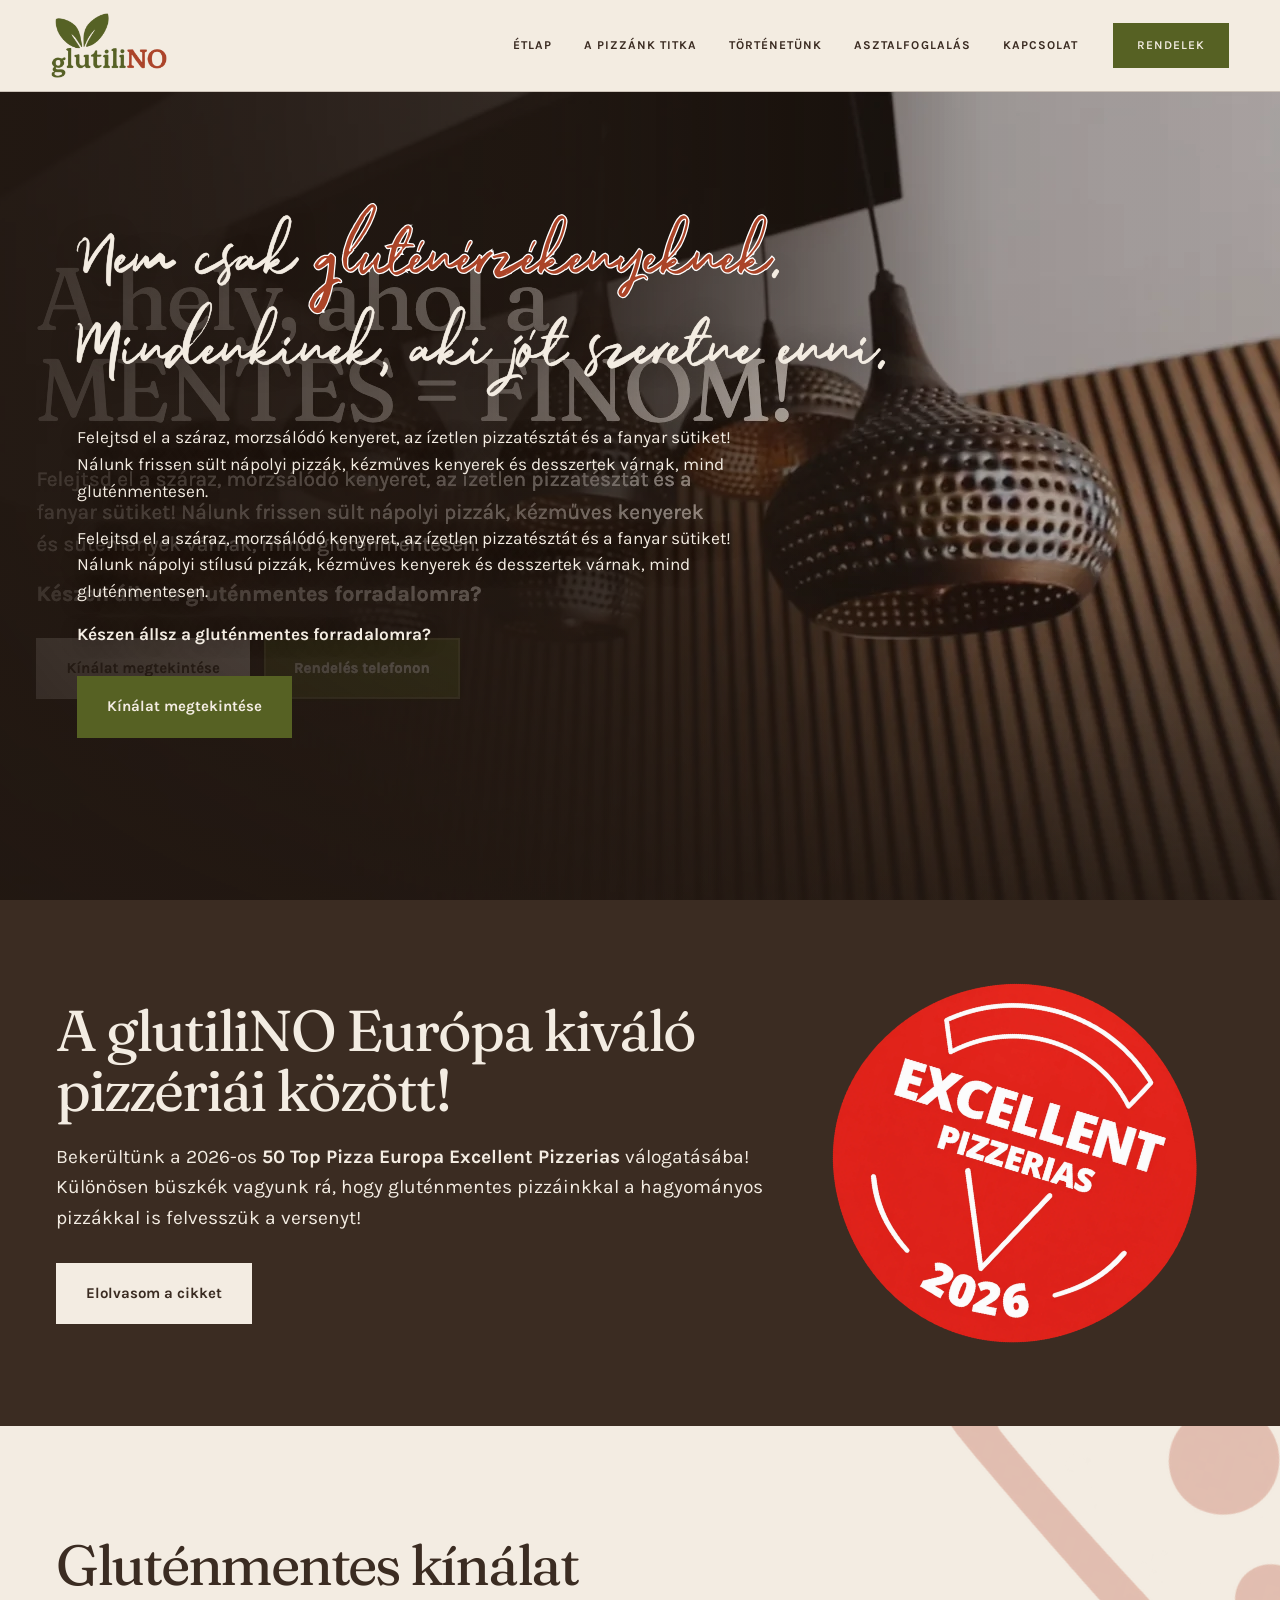
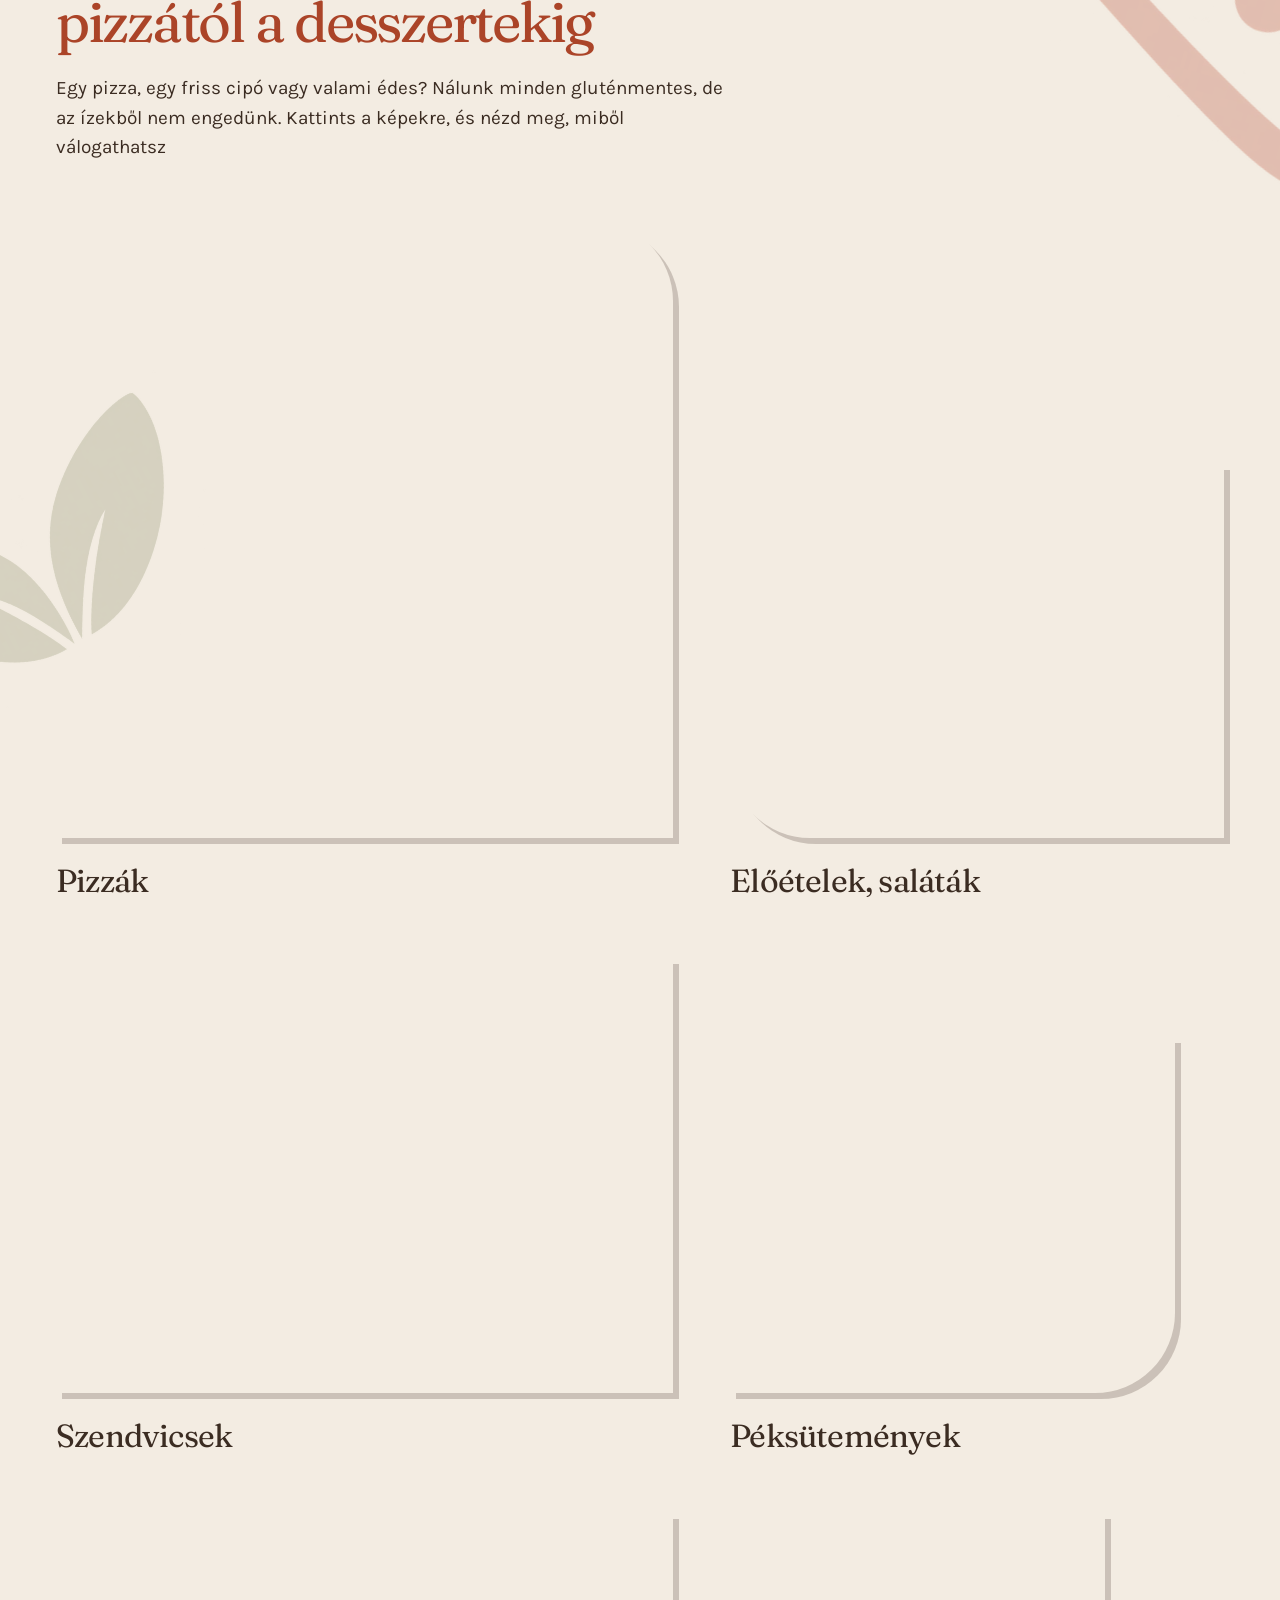
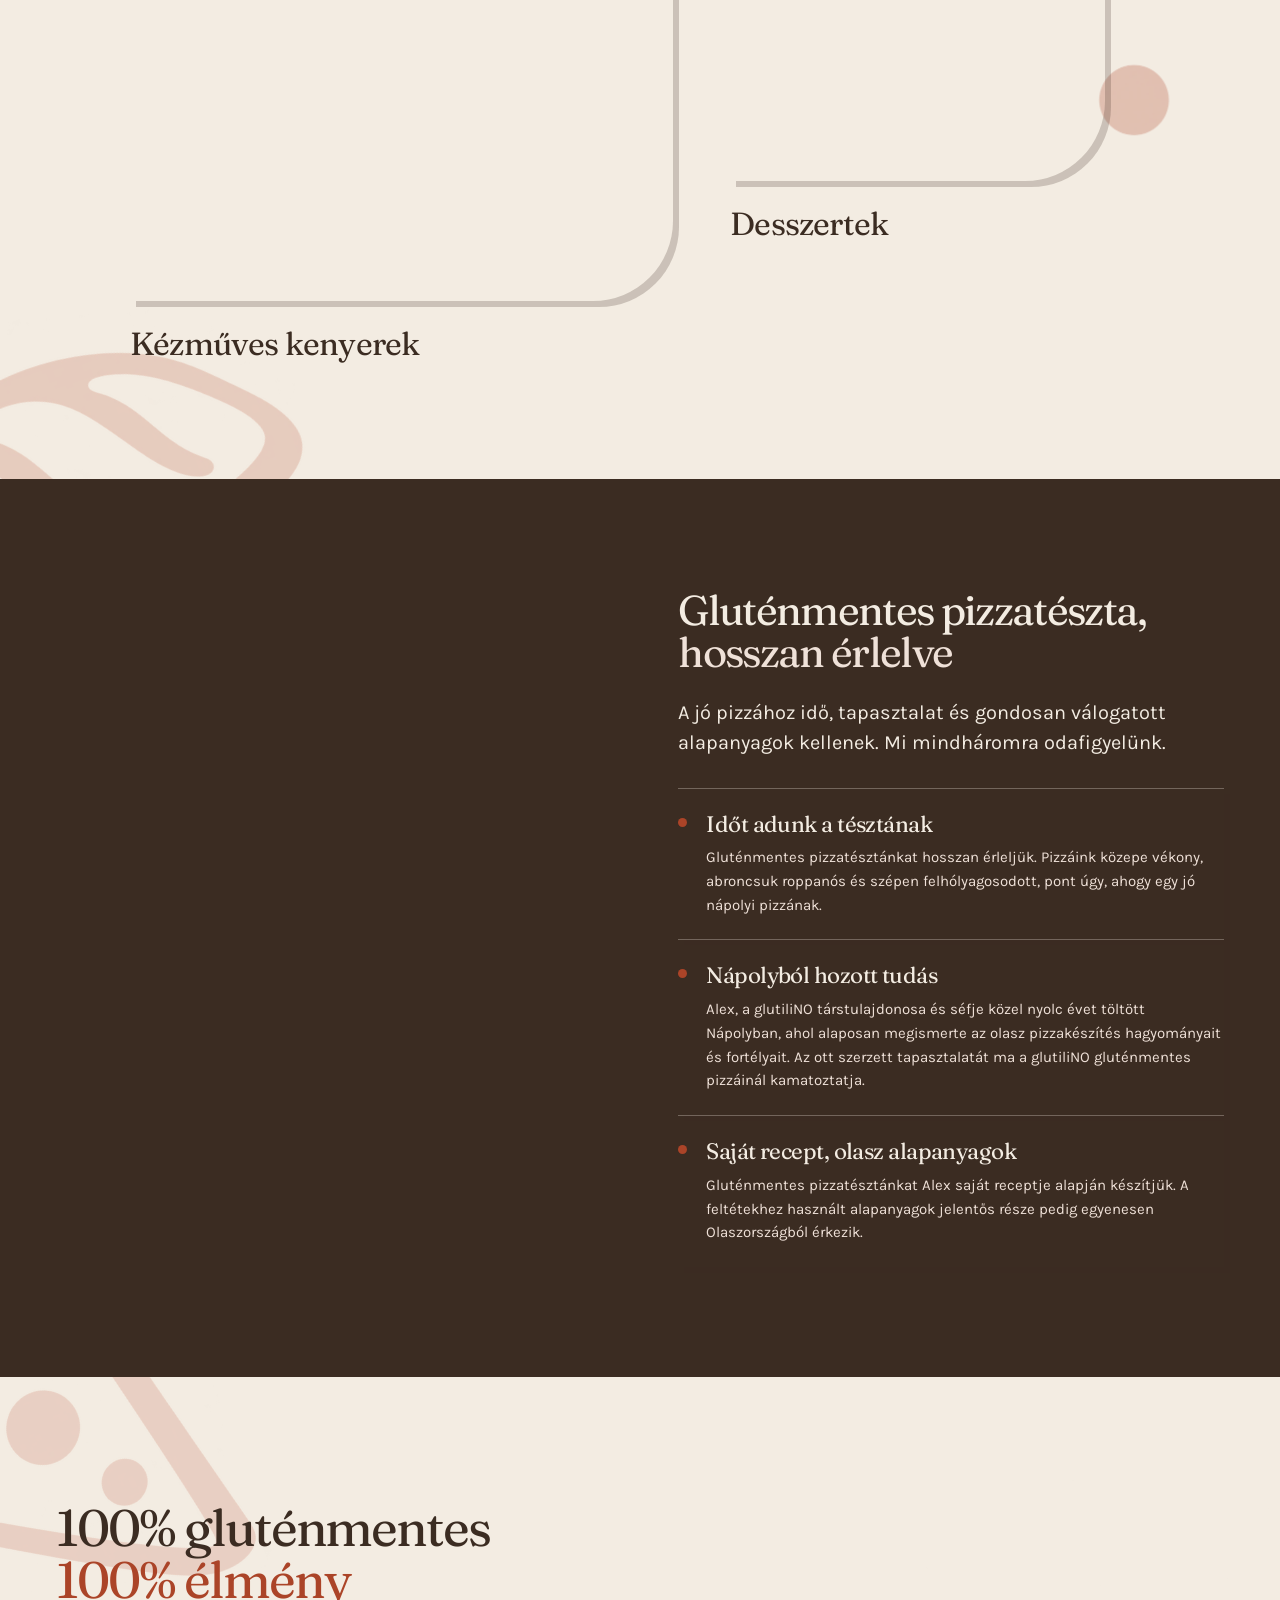
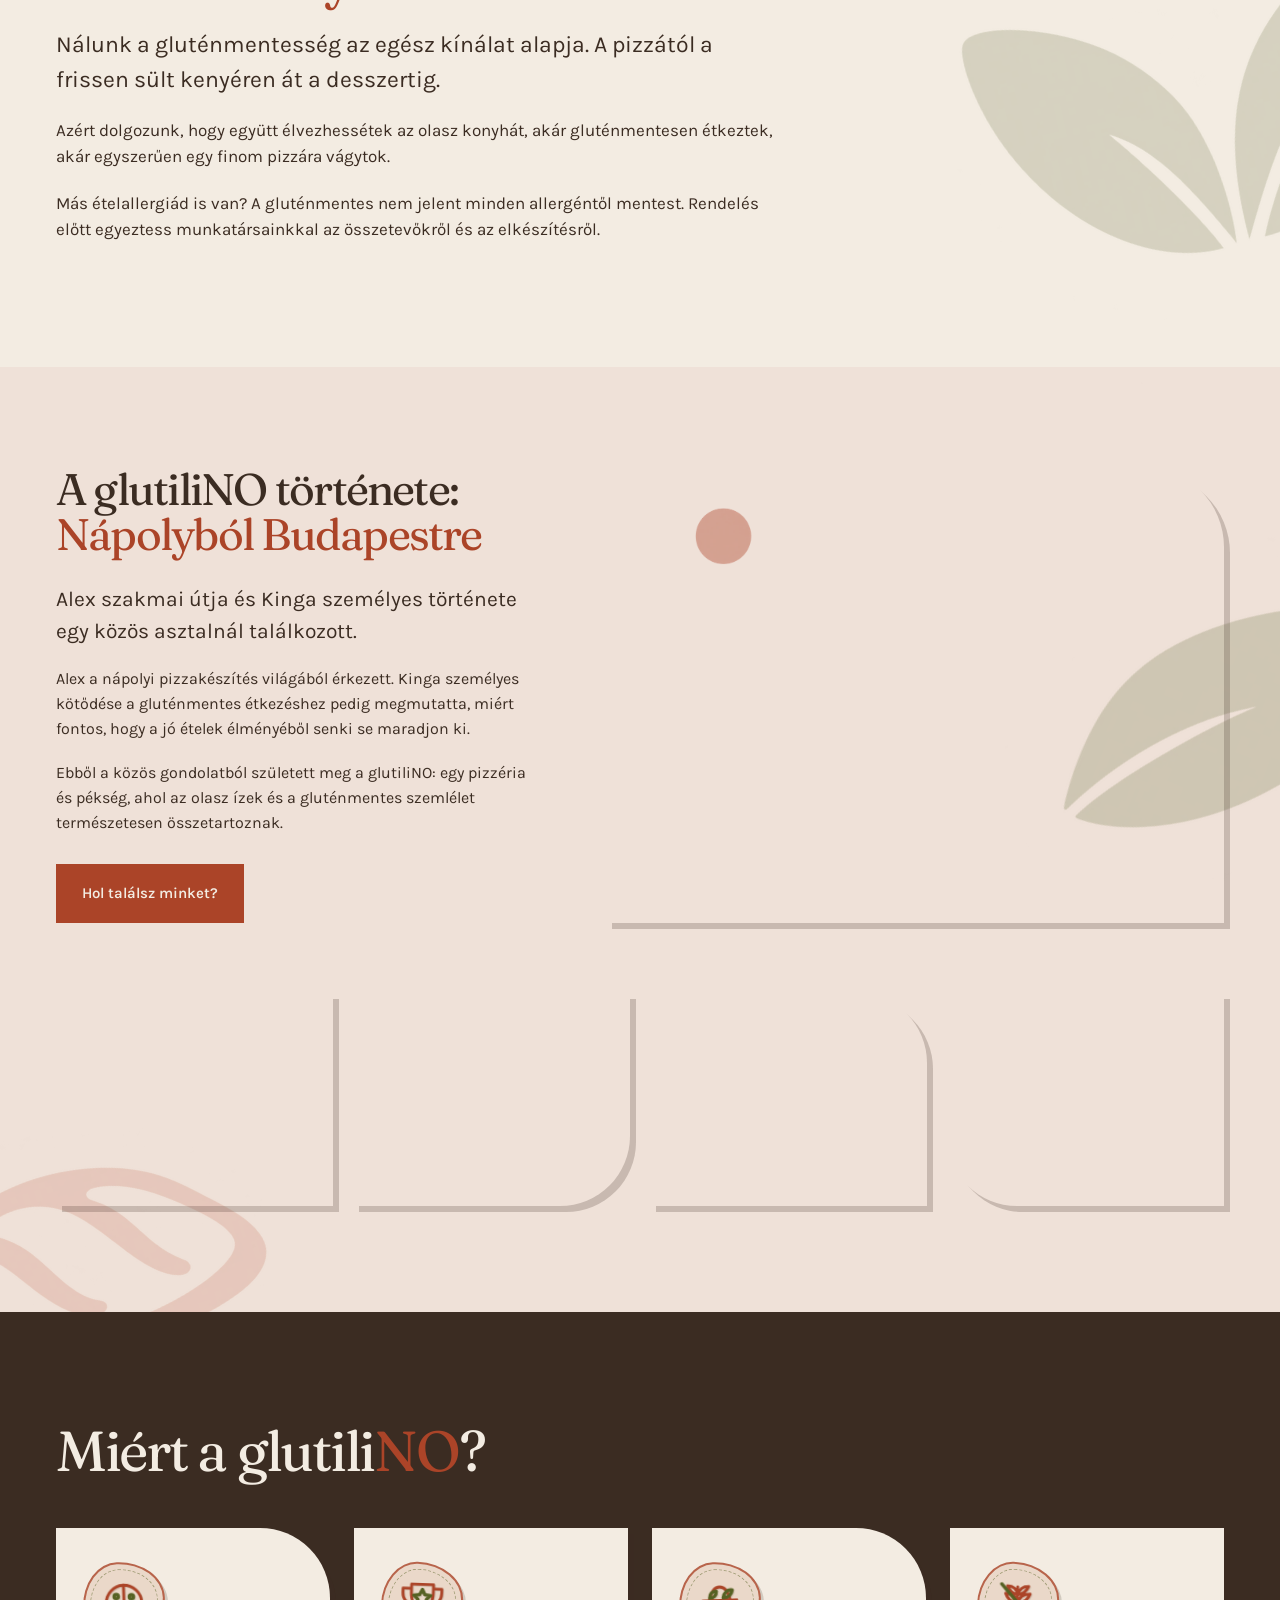
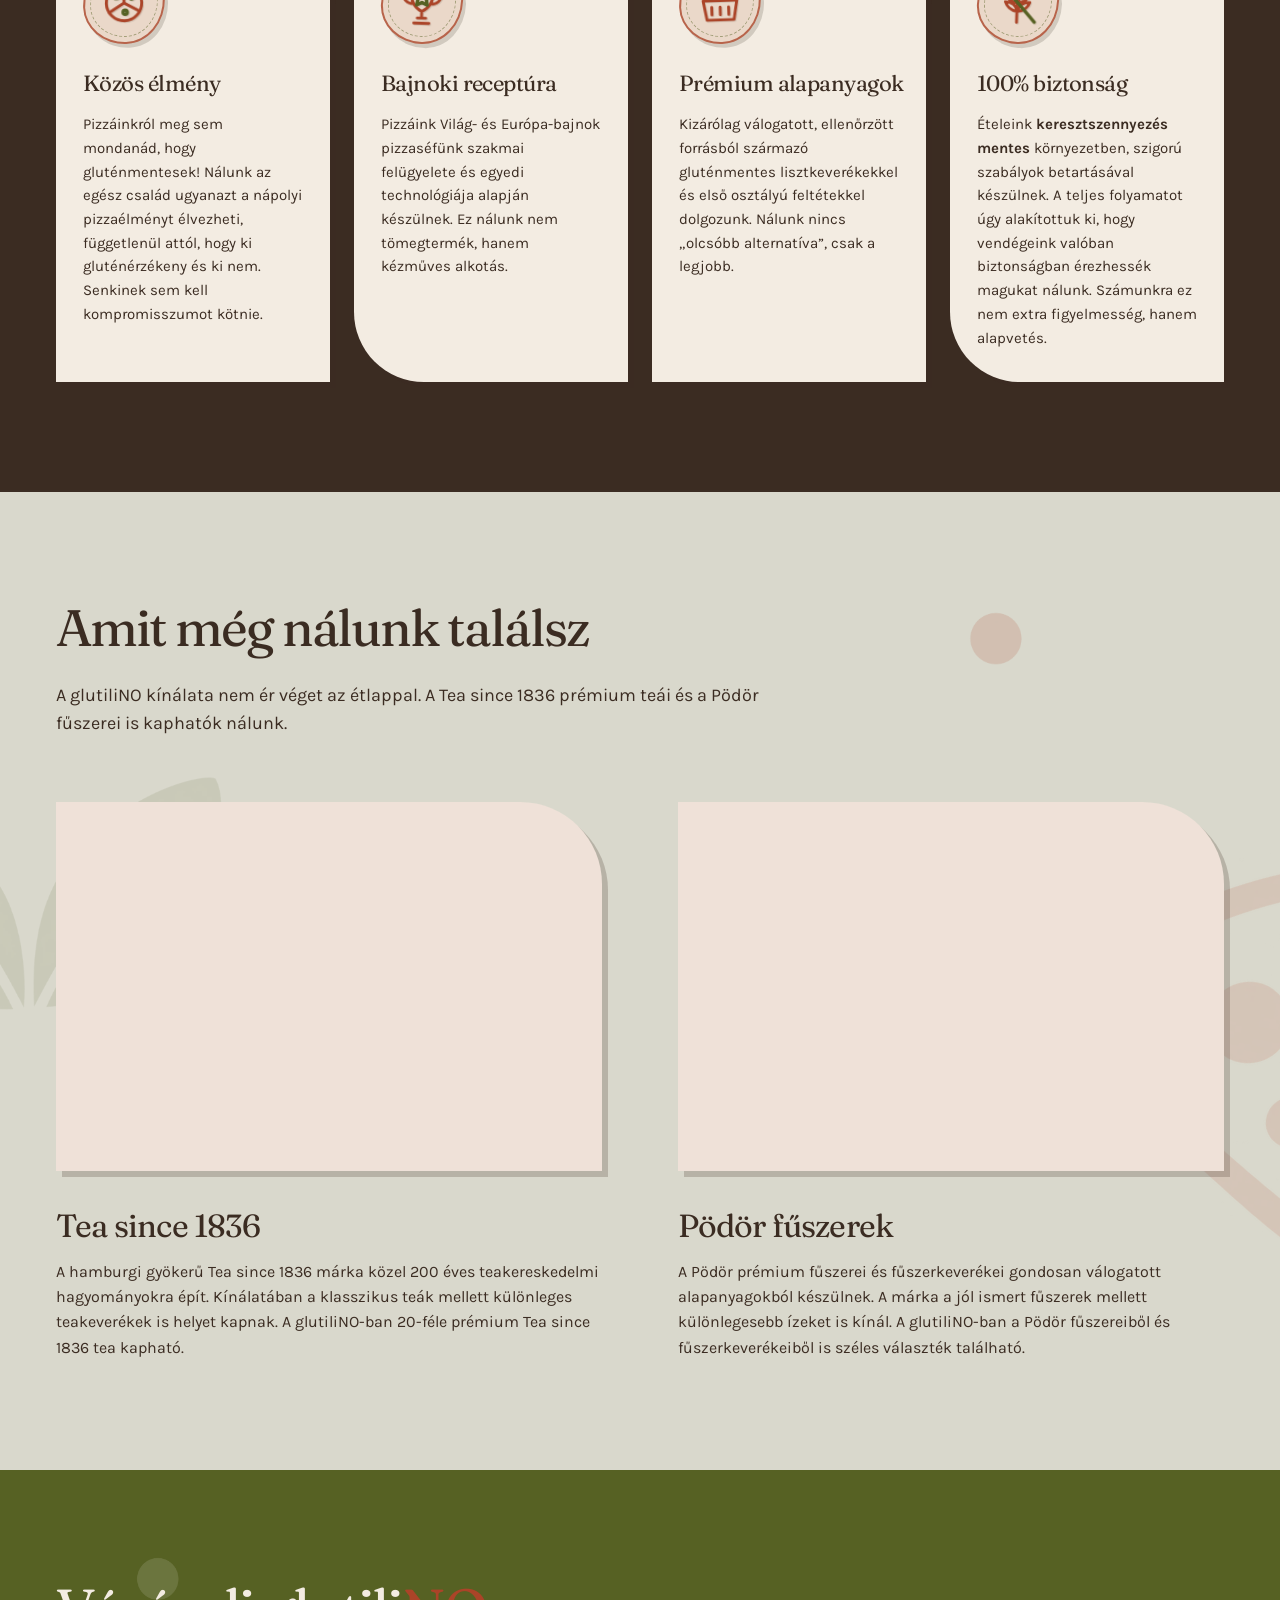
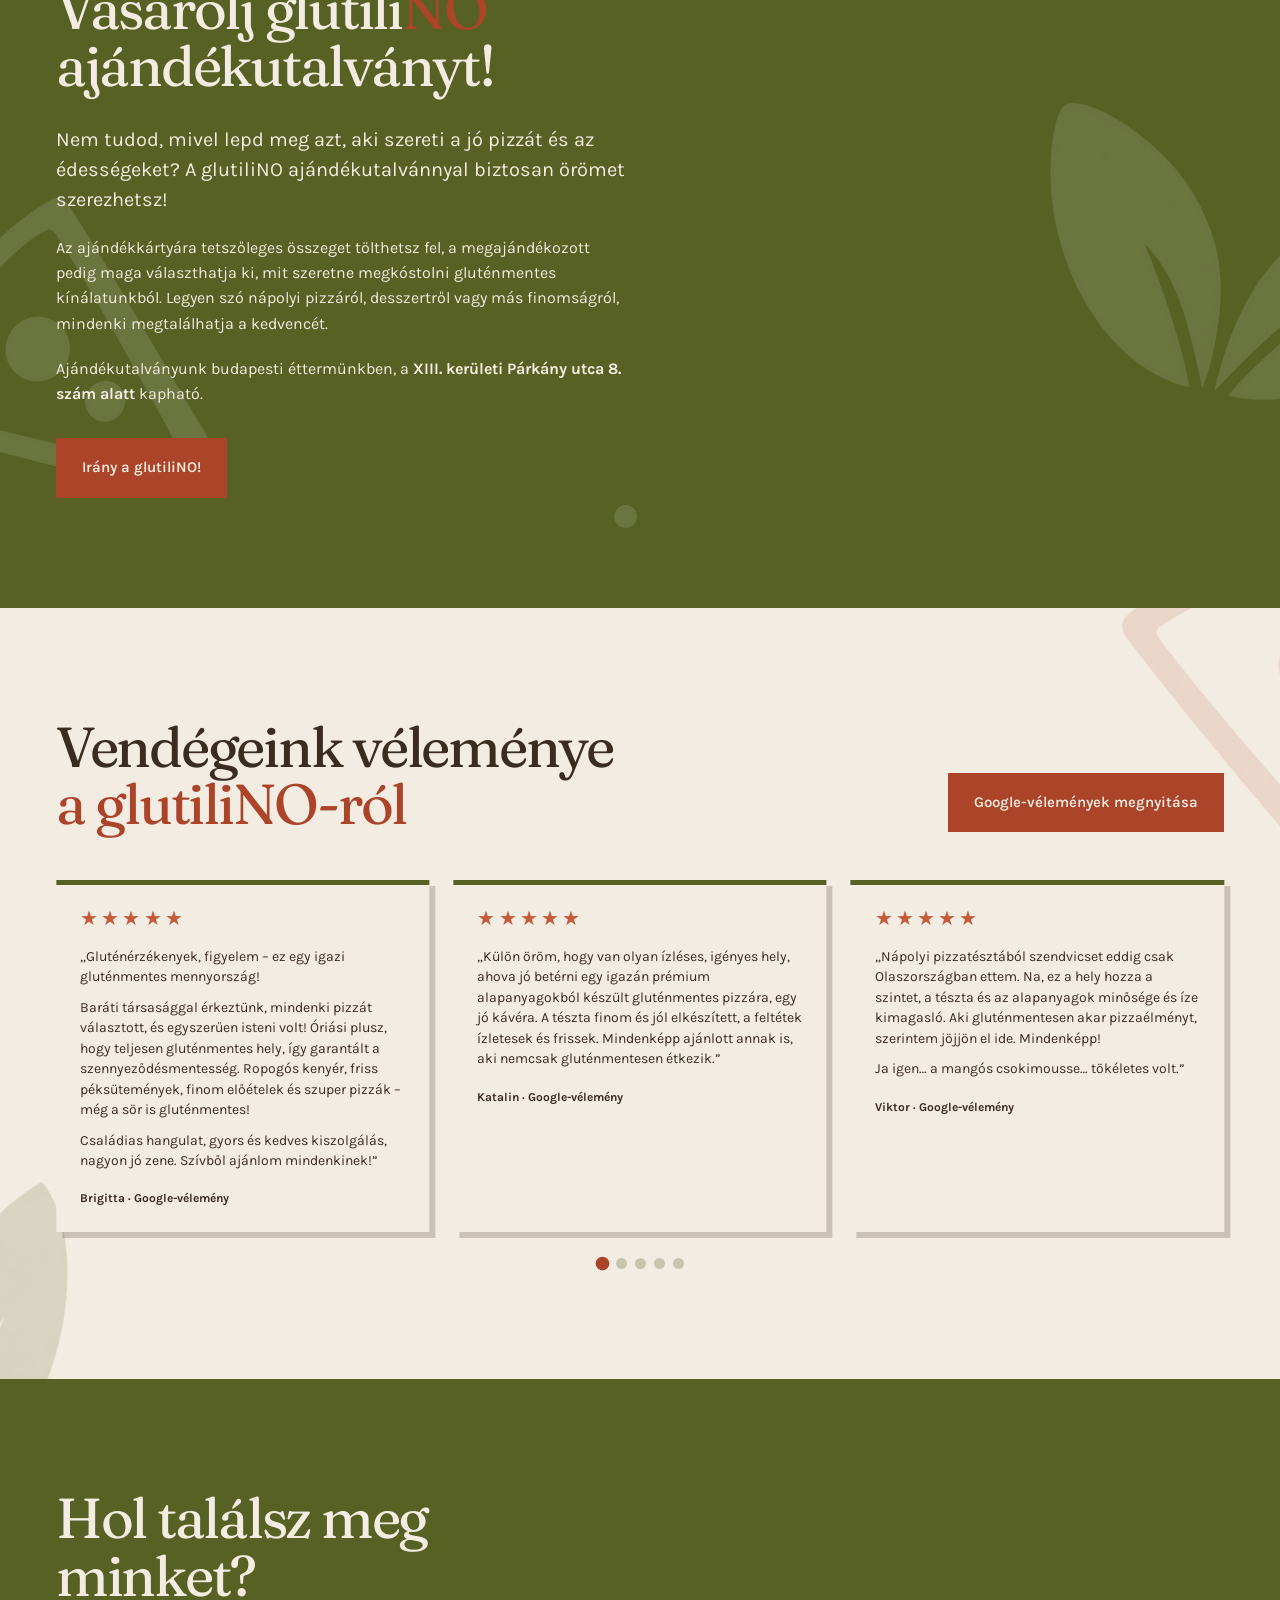
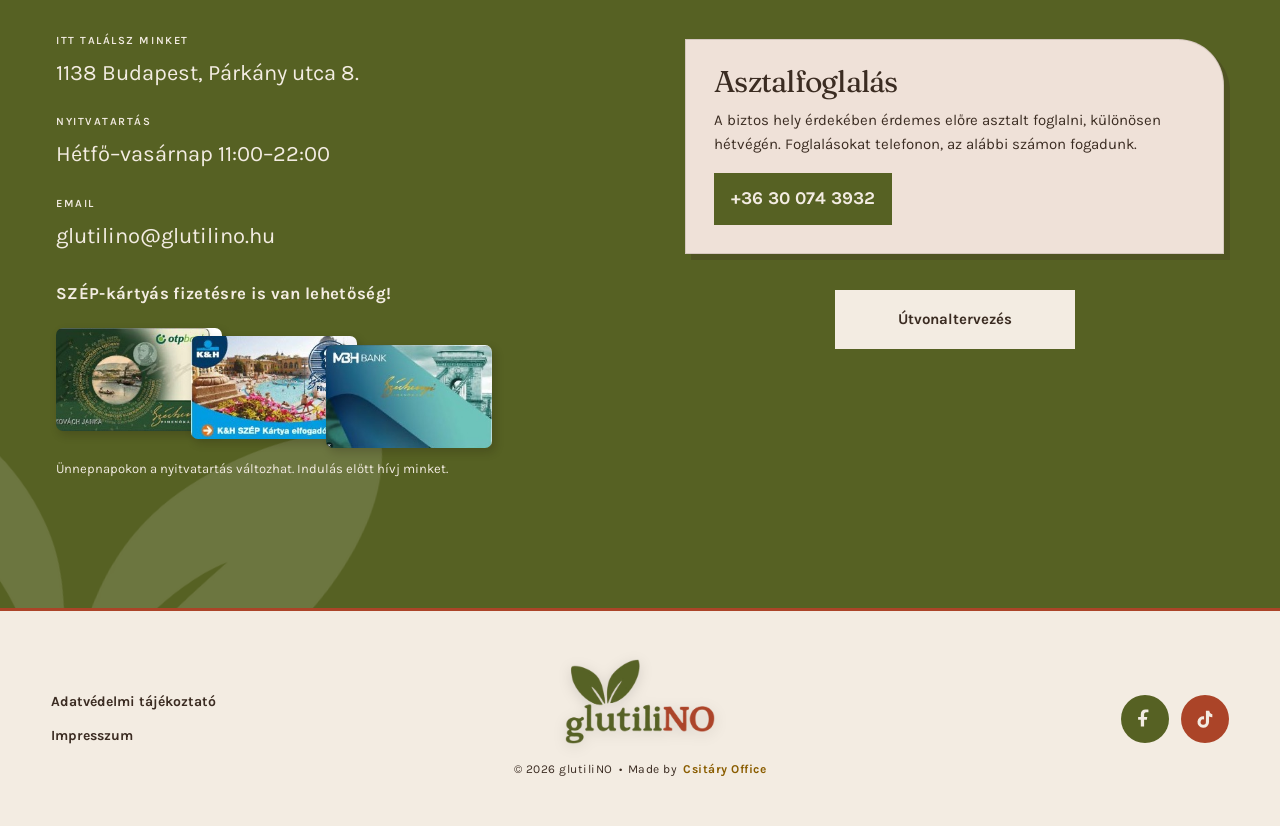
==== commit 7cc9b434: "Enable cookie consent on homepage" ====
--- a/index.html
+++ b/index.html
@@ -3,17 +3,18 @@
 <head>
 <meta charset="utf-8">
 <meta name="viewport" content="width=device-width, initial-scale=1">
-<meta http-equiv="Content-Security-Policy" content="default-src &#x27;self&#x27;; script-src &#x27;self&#x27; &#x27;sha256-Ov9Z1wcxmJk1yiwxKAOavHxxVjlBROKBOkN0x5L8jXU=&#x27;; style-src &#x27;self&#x27;; img-src &#x27;self&#x27; data:; font-src &#x27;self&#x27;; media-src &#x27;self&#x27;; connect-src &#x27;self&#x27;; frame-src https://www.google.com; object-src &#x27;none&#x27;; base-uri &#x27;self&#x27;; form-action &#x27;none&#x27;">
+<meta http-equiv="Content-Security-Policy" content="default-src &#x27;self&#x27;; script-src &#x27;self&#x27; https://www.googletagmanager.com &#x27;sha256-Ov9Z1wcxmJk1yiwxKAOavHxxVjlBROKBOkN0x5L8jXU=&#x27;; style-src &#x27;self&#x27;; img-src &#x27;self&#x27; data: https://www.google-analytics.com; font-src &#x27;self&#x27;; media-src &#x27;self&#x27;; connect-src &#x27;self&#x27; https://www.google-analytics.com https://region1.google-analytics.com; frame-src https://www.google.com; object-src &#x27;none&#x27;; base-uri &#x27;self&#x27;; form-action &#x27;none&#x27;">
 <title>glutiliNO | Gluténmentes pizzéria és pékség Budapest</title>
-<meta name="description" content="Nápolyi pizza, kézműves kenyér és desszertek gluténmentesen. glutiliNO, 1138 Budapest, Párkány utca 8. Fedezd fel a kínálatunkat!">
+<meta name="description" content="100% gluténmentes nápolyi pizzák, kézműves kenyerek és desszertek Budapesten, a XIII. kerületben. Fedezd fel a glutiliNO kínálatát és étlapját!">
 <meta name="robots" content="noindex,follow">
 <meta name="theme-color" content="#F3ECE2">
+<meta name="google-analytics-id" content="">
 <link rel="canonical" href="https://www.glutilino.hu/">
 <meta property="og:type" content="website">
 <meta property="og:locale" content="hu_HU">
 <meta property="og:site_name" content="glutiliNO">
 <meta property="og:title" content="glutiliNO | Gluténmentes pizzéria és pékség Budapest">
-<meta property="og:description" content="Nápolyi pizza, kézműves kenyér és desszertek gluténmentesen. glutiliNO, 1138 Budapest, Párkány utca 8. Fedezd fel a kínálatunkat!">
+<meta property="og:description" content="100% gluténmentes nápolyi pizzák, kézműves kenyerek és desszertek Budapesten, a XIII. kerületben. Fedezd fel a glutiliNO kínálatát és étlapját!">
 <meta property="og:url" content="https://www.glutilino.hu/">
 <meta property="og:image" content="https://www.glutilino.hu/assets/social.jpg">
 <meta property="og:image:width" content="1200">
@@ -25,10 +26,15 @@
 <link rel="preload" href="assets/fonts/font-2.woff2" as="font" type="font/woff2" crossorigin>
 <link rel="preload" href="assets/fonts/callonsky-demo.otf" as="font" type="font/otf" crossorigin>
 <link rel="preload" href="assets/fonts/callonsky-hu.otf" as="font" type="font/otf" crossorigin>
-<link rel="stylesheet" href="assets/style.css?v=93">
-<script type="application/ld+json">{"@context":"https://schema.org","@type":"Restaurant","@id":"https://www.glutilino.hu/#etterem","name":"glutiliNO – Kézműves Gluténmentes Pizzéria és Pékség","url":"https://www.glutilino.hu/","image":"https://www.glutilino.hu/assets/social.jpg","telephone":"+36300743932","email":"glutilino@glutilino.hu","address":{"@type":"PostalAddress","streetAddress":"Párkány utca 8.","postalCode":"1138","addressLocality":"Budapest","addressCountry":"HU"},"servesCuisine":["Olasz","Gluténmentes"],"hasMenu":"https://www.glutilino.hu/etlap.html","openingHoursSpecification":[{"@type":"OpeningHoursSpecification","dayOfWeek":["Monday","Tuesday","Wednesday","Thursday","Friday","Saturday","Sunday"],"opens":"11:00","closes":"22:00"}]}</script>
-<script src="assets/app.js?v=93" defer>
+<link rel="stylesheet" href="assets/style.css?v=94">
+<link rel="stylesheet" href="assets/fixes-v94.css?v=94">
+<link rel="stylesheet" href="assets/fixes-v96.css?v=97">
+<link rel="stylesheet" href="assets/cookie-consent.css?v=2">
+<script src="assets/consent-default.js?v=1"></script>
+<script type="application/ld+json">{"@context":"https://schema.org","@type":"Restaurant","@id":"https://www.glutilino.hu/#etterem","name":"glutiliNO","description":"100% gluténmentes pizzéria és pékség Budapesten, nápolyi pizzákkal, kézműves kenyerekkel és desszertekkel.","url":"https://www.glutilino.hu/","image":"https://www.glutilino.hu/assets/social.jpg","telephone":"+36300743932","email":"glutilino@glutilino.hu","address":{"@type":"PostalAddress","streetAddress":"Párkány utca 8.","postalCode":"1138","addressLocality":"Budapest","addressCountry":"HU"},"servesCuisine":"Olasz","acceptsReservations":true,"hasMenu":"https://www.glutilino.hu/etlap.html","sameAs":["https://www.facebook.com/people/Glutilino/61583295550470/","https://www.tiktok.com/@glutilino"],"openingHoursSpecification":[{"@type":"OpeningHoursSpecification","dayOfWeek":["Monday","Tuesday","Wednesday","Thursday","Friday","Saturday","Sunday"],"opens":"11:00","closes":"22:00"}]}</script>
+<script src="assets/app.js?v=94" defer>
 </script>
+<script src="assets/cookie-consent.js?v=2" defer></script>
 </head>
 <body class="">
 <a class="skip" href="#tartalom">Ugrás a tartalomra</a>
@@ -50,8 +56,8 @@
 <a href="etlap.html" >Étlap</a>
 <a href="index.html#szakertelmunk">A pizzánk titka</a>
 <a href="index.html#rolunk">Történetünk</a>
-<a href="index.html#asztalfoglalas">Asztalfoglalás</a>
-<a href="index.html#kapcsolat">Kapcsolat</a>
+<a href="#asztalfoglalas">Asztalfoglalás</a>
+<a href="#kapcsolat">Kapcsolat</a>
 <a class="nav-order" href="tel:+36300743932">Rendelek</a>
 </nav>
 <a class="header-cta" href="tel:+36300743932">Rendelek</a>
@@ -66,7 +72,8 @@
 <div class="hero-copy">
 <h1 id="hero-title"><span class="hero-title-opening">Nem csak</span> <span class="hero-accent">gluténérzékenyeknek</span>.
 <br><span class="hero-title-closing"><span>Mindenkinek, aki</span> <span>jót szeretne enni.</span></span></h1>
-<p>Felejtsd el a száraz, morzsálódó kenyeret, az ízetlen pizzatésztát és a fanyar sütiket! Nálunk frissen sült nápolyi pizzák, kézműves kenyerek és desszertek várnak, mind gluténmentesen.</p>
+<p class="hero-description hero-description-desktop">Felejtsd el a száraz, morzsálódó kenyeret, az ízetlen pizzatésztát és a fanyar sütiket! Nálunk frissen sült nápolyi pizzák, kézműves kenyerek és desszertek várnak, mind gluténmentesen.</p>
+<p class="hero-description hero-description-mobile">Felejtsd el a száraz, morzsálódó kenyeret, az ízetlen pizzatésztát és a fanyar sütiket! Nálunk nápolyi stílusú pizzák, kézműves kenyerek és desszertek várnak, mind gluténmentesen.</p>
 <p class="hero-question">
 <strong>Készen állsz a gluténmentes forradalomra?</strong>
 </p>
@@ -439,7 +446,7 @@
 <a class="reservation-phone" href="tel:+36300743932">+36 30 074 3932</a>
 </div>
 <div class="google-map-wrap">
-<iframe class="google-map-frame" title="Google Maps – glutiliNO, 1138 Budapest, Párkány utca 8." src="https://www.google.com/maps?q=Glutilino%201138%20Budapest%20P%C3%A1rk%C3%A1ny%20utca%208&amp;output=embed" loading="lazy" referrerpolicy="no-referrer-when-downgrade" allowfullscreen>
+<iframe class="google-map-frame" title="Google Maps – glutiliNO, 1138 Budapest, Párkány utca 8." data-cookie-src="https://www.google.com/maps?q=Glutilino%201138%20Budapest%20P%C3%A1rk%C3%A1ny%20utca%208&amp;output=embed" loading="lazy" referrerpolicy="no-referrer-when-downgrade" allowfullscreen hidden>
 </iframe>
 </div>
 <a class="button cream map-route-button" href="https://www.google.com/maps/dir/?api=1&amp;destination=Glutilino%201138%20Budapest%20P%C3%A1rk%C3%A1ny%20utca%208" target="_blank" rel="noopener noreferrer">Útvonaltervezés</a>
--- a/assets/fixes-v94.css
+++ b/assets/fixes-v94.css
@@ -0,0 +1,63 @@
+/* Production fixes: desktop PDF fullscreen, mobile hero hierarchy. */
+@media (min-width: 761px) {
+  .menu-book.is-fullscreen-custom .menu-book-spread {
+    display: grid !important;
+    grid-template-columns: repeat(2, minmax(0, 1fr)) !important;
+    width: 100% !important;
+    height: 100% !important;
+  }
+
+  .menu-book.is-fullscreen-custom.is-cover .menu-book-spread.is-active,
+  .menu-book.is-fullscreen-custom.is-back .menu-book-spread.is-active {
+    grid-template-columns: minmax(0, 1fr) !important;
+  }
+
+  .menu-book.is-fullscreen-custom.is-cover .menu-book-spread.is-active .menu-book-blank,
+  .menu-book.is-fullscreen-custom.is-back .menu-book-spread.is-active .menu-book-blank {
+    display: none !important;
+  }
+
+  .menu-book.is-fullscreen-custom .menu-book-page {
+    width: auto !important;
+    min-width: 0 !important;
+    max-width: none !important;
+    height: 100% !important;
+    overflow: hidden !important;
+  }
+
+  .menu-book.is-fullscreen-custom .menu-book-page img {
+    width: 100% !important;
+    height: 100% !important;
+    object-fit: contain !important;
+  }
+
+  .menu-book.is-fullscreen-custom .menu-book-close {
+    display: grid !important;
+    position: fixed !important;
+    top: max(18px, env(safe-area-inset-top)) !important;
+    right: max(18px, env(safe-area-inset-right)) !important;
+    z-index: 10004 !important;
+  }
+}
+
+@media (max-width: 760px) {
+  .hero h1 {
+    font-size: clamp(66px, 18vw, 84px) !important;
+    line-height: .8 !important;
+    -webkit-text-stroke: .65px currentColor !important;
+    paint-order: stroke fill;
+    text-shadow: .55px 0 currentColor, -.55px 0 currentColor, 0 .55px currentColor, 0 -.55px currentColor !important;
+  }
+
+  .hero h1 .hero-accent {
+    -webkit-text-stroke: 2.2px #fff !important;
+    text-shadow: none !important;
+  }
+}
+
+@media (max-width: 380px), (max-height: 690px) {
+  .hero h1 {
+    font-size: clamp(56px, 15.8vw, 68px) !important;
+    line-height: .82 !important;
+  }
+}
--- a/assets/cookie-consent.css
+++ b/assets/cookie-consent.css
@@ -0,0 +1,252 @@
+:root {
+  --cookie-cream: #f3ece2;
+  --cookie-cream-soft: #fffaf3;
+  --cookie-olive: #566123;
+  --cookie-terra: #ab4428;
+  --cookie-brown: #3b2c22;
+  --cookie-shadow: 0 14px 34px rgba(59, 44, 34, .18);
+}
+
+.cookie-banner,
+.cookie-dialog,
+.cookie-trigger,
+.cookie-map-placeholder {
+  font-family: Karla, Arial, sans-serif;
+  color: var(--cookie-brown);
+}
+
+.cookie-banner[hidden],
+.cookie-dialog[hidden],
+.cookie-backdrop[hidden],
+.cookie-trigger[hidden] {
+  display: none !important;
+}
+
+.cookie-banner {
+  position: fixed;
+  z-index: 10010;
+  right: 22px;
+  bottom: 22px;
+  left: 22px;
+  display: grid;
+  grid-template-columns: auto minmax(0, 1fr) auto;
+  align-items: center;
+  gap: 20px;
+  max-width: 1120px;
+  margin: 0 auto;
+  padding: 18px 20px;
+  border: 1px solid rgba(86, 97, 35, .18);
+  border-radius: 26px 10px 26px 10px;
+  background: rgba(255, 250, 243, .98);
+  box-shadow: var(--cookie-shadow);
+}
+
+.cookie-banner__mark,
+.cookie-dialog__icon {
+  display: grid;
+  place-items: center;
+  width: 58px;
+  height: 58px;
+  color: var(--cookie-terra);
+  transform: rotate(-7deg);
+}
+
+.cookie-banner__mark svg,
+.cookie-dialog__icon svg,
+.cookie-trigger svg,
+.cookie-map-placeholder svg {
+  width: 100%;
+  height: 100%;
+  overflow: visible;
+  fill: var(--cookie-cream);
+  stroke: currentColor;
+  stroke-width: 3.1;
+  stroke-linecap: round;
+  stroke-linejoin: round;
+}
+
+.cookie-banner__copy h2,
+.cookie-dialog h2 {
+  margin: 0;
+  font-family: Fraunces, Georgia, serif;
+  color: var(--cookie-brown);
+  line-height: 1.05;
+}
+
+.cookie-banner__copy h2 { font-size: clamp(1.2rem, 2vw, 1.55rem); }
+.cookie-banner__copy p { max-width: 720px; margin: 6px 0 4px; line-height: 1.45; }
+.cookie-banner__copy a,
+.cookie-policy-link { color: var(--cookie-terra); font-weight: 800; text-underline-offset: 3px; }
+
+.cookie-actions {
+  display: flex;
+  flex-wrap: wrap;
+  justify-content: flex-end;
+  gap: 9px;
+}
+
+.cookie-button {
+  min-height: 44px;
+  padding: 10px 17px;
+  border: 2px solid transparent;
+  border-radius: 0;
+  font: inherit;
+  font-weight: 800;
+  line-height: 1.1;
+  cursor: pointer;
+  transition: transform .2s ease, background-color .2s ease, color .2s ease, border-color .2s ease;
+}
+
+.cookie-button:hover { transform: translateY(-2px); }
+.cookie-button:focus-visible,
+.cookie-trigger:focus-visible,
+.cookie-dialog__close:focus-visible { outline: 3px solid rgba(171, 68, 40, .38); outline-offset: 3px; }
+.cookie-button--primary { color: #fff; background: var(--cookie-olive); }
+.cookie-button--primary:hover { background: var(--cookie-terra); }
+.cookie-button--outline { color: var(--cookie-olive); border-color: var(--cookie-olive); background: transparent; }
+.cookie-button--outline:hover { color: #fff; background: var(--cookie-olive); }
+.cookie-button--quiet { color: var(--cookie-brown); background: #eadfce; }
+.cookie-button--quiet:hover { background: #dfceb8; }
+
+.cookie-trigger {
+  position: fixed;
+  z-index: 10005;
+  left: 18px;
+  bottom: max(12px, env(safe-area-inset-bottom));
+  width: 58px;
+  height: 58px;
+  padding: 7px;
+  color: var(--cookie-terra);
+  border: 2px solid var(--cookie-terra);
+  border-radius: 49% 43% 48% 42%;
+  background: var(--cookie-cream-soft);
+  box-shadow: 0 6px 15px rgba(59, 44, 34, .22);
+  cursor: pointer;
+  transform: rotate(-8deg);
+  animation: cookie-trigger-float 3.4s ease-in-out infinite;
+  transition: transform .24s ease, box-shadow .24s ease;
+}
+.cookie-trigger:hover {
+  animation-play-state: paused;
+  transform: rotate(-2deg) translateY(-2px) scale(1.08);
+  box-shadow: 0 8px 18px rgba(59, 44, 34, .27);
+}
+
+@keyframes cookie-trigger-float {
+  0%, 100% { transform: rotate(-8deg) translateY(0); }
+  50% { transform: rotate(-5deg) translateY(-4px); }
+}
+
+.cookie-backdrop {
+  position: fixed;
+  z-index: 10020;
+  inset: 0;
+  background: rgba(35, 27, 21, .58);
+  backdrop-filter: blur(4px);
+}
+
+.cookie-dialog {
+  position: fixed;
+  z-index: 10021;
+  top: 50%;
+  left: 50%;
+  width: min(680px, calc(100vw - 32px));
+  max-height: min(780px, calc(100dvh - 32px));
+  overflow: auto;
+  padding: 28px;
+  border: 1px solid rgba(86, 97, 35, .16);
+  border-radius: 34px 12px 34px 12px;
+  background: var(--cookie-cream-soft);
+  box-shadow: 0 24px 80px rgba(30, 22, 17, .32);
+  transform: translate(-50%, -50%);
+}
+
+.cookie-dialog__close {
+  position: absolute;
+  top: 15px;
+  right: 17px;
+  display: grid;
+  place-items: center;
+  width: 42px;
+  height: 42px;
+  border: 0;
+  border-radius: 50%;
+  color: var(--cookie-brown);
+  background: #eadfce;
+  font: 400 2rem/1 Georgia, serif;
+  cursor: pointer;
+}
+
+.cookie-dialog__head { display: flex; align-items: center; gap: 14px; padding-right: 46px; }
+.cookie-dialog__head h2 { font-size: clamp(1.8rem, 5vw, 2.7rem); }
+.cookie-eyebrow { margin: 0 0 4px; color: var(--cookie-terra); font-size: .78rem; font-weight: 900; letter-spacing: .14em; text-transform: uppercase; }
+.cookie-dialog__intro { margin: 18px 0; line-height: 1.55; }
+
+.cookie-choice {
+  position: relative;
+  display: flex;
+  align-items: center;
+  justify-content: space-between;
+  gap: 20px;
+  margin-top: 10px;
+  padding: 16px;
+  border: 1px solid rgba(86, 97, 35, .15);
+  border-radius: 18px 7px 18px 7px;
+  background: var(--cookie-cream);
+}
+.cookie-choice h3,
+.cookie-choice strong { display: block; margin: 0; color: var(--cookie-brown); font: 800 1.02rem/1.25 Karla, Arial, sans-serif; }
+.cookie-choice p,
+.cookie-choice small { display: block; margin: 4px 0 0; font-size: .9rem; line-height: 1.4; }
+.cookie-required { flex: 0 0 auto; color: var(--cookie-olive); font-size: .82rem; font-weight: 900; }
+.cookie-choice input { position: absolute; opacity: 0; pointer-events: none; }
+.cookie-switch { position: relative; flex: 0 0 auto; width: 50px; height: 28px; border-radius: 999px; background: #b9ad9d; transition: background-color .2s ease; }
+.cookie-switch::after { content: ""; position: absolute; top: 4px; left: 4px; width: 20px; height: 20px; border-radius: 50%; background: #fff; box-shadow: 0 2px 5px rgba(0,0,0,.2); transition: transform .2s ease; }
+.cookie-choice input:checked + .cookie-switch { background: var(--cookie-olive); }
+.cookie-choice input:checked + .cookie-switch::after { transform: translateX(22px); }
+.cookie-choice input:focus-visible + .cookie-switch { outline: 3px solid rgba(171,68,40,.35); outline-offset: 3px; }
+.cookie-policy-link { display: inline-block; margin-top: 2px; }
+.cookie-actions--dialog { margin-top: 22px; }
+.cookie-dialog-open { overflow: hidden; }
+
+.cookie-map-placeholder {
+  display: grid;
+  place-items: center;
+  align-content: center;
+  min-height: 360px;
+  padding: 28px;
+  text-align: center;
+  background: linear-gradient(145deg, #e7ddcc, #f8f1e8);
+}
+.cookie-map-placeholder > span { width: 72px; height: 72px; color: var(--cookie-terra); transform: rotate(-7deg); }
+.cookie-map-placeholder strong { margin-top: 10px; font: 800 clamp(1.2rem, 3vw, 1.65rem)/1.2 Fraunces, Georgia, serif; }
+.cookie-map-placeholder p { margin: 7px 0 16px; }
+
+@media (max-width: 820px) {
+  .cookie-banner { grid-template-columns: auto 1fr; }
+  .cookie-actions { grid-column: 1 / -1; justify-content: stretch; }
+  .cookie-banner .cookie-button { flex: 1 1 140px; }
+}
+
+@media (max-width: 760px) {
+  .cookie-banner { right: 12px; bottom: 12px; left: 12px; gap: 12px; padding: 16px; border-radius: 22px 8px 22px 8px; }
+  .cookie-banner__mark { width: 46px; height: 46px; }
+  .cookie-banner__copy p { font-size: .9rem; }
+  .cookie-actions { gap: 7px; }
+  .cookie-button { min-height: 43px; padding: 9px 13px; font-size: .9rem; }
+  .cookie-trigger { left: 12px; bottom: max(12px, env(safe-area-inset-bottom)); width: 54px; height: 54px; }
+  .cookie-dialog { width: calc(100vw - 20px); max-height: calc(100dvh - 20px); padding: 22px 16px 18px; border-radius: 26px 8px 26px 8px; }
+  .cookie-dialog__close { top: 12px; right: 12px; }
+  .cookie-dialog__icon { width: 48px; height: 48px; }
+  .cookie-choice { gap: 12px; padding: 13px; }
+  .cookie-actions--dialog .cookie-button { flex: 1 1 100%; }
+  .cookie-map-placeholder { min-height: 320px; }
+}
+
+@media (prefers-reduced-motion: reduce) {
+  .cookie-button,
+  .cookie-trigger,
+  .cookie-switch,
+  .cookie-switch::after { transition: none; }
+  .cookie-trigger { animation: none; }
+}
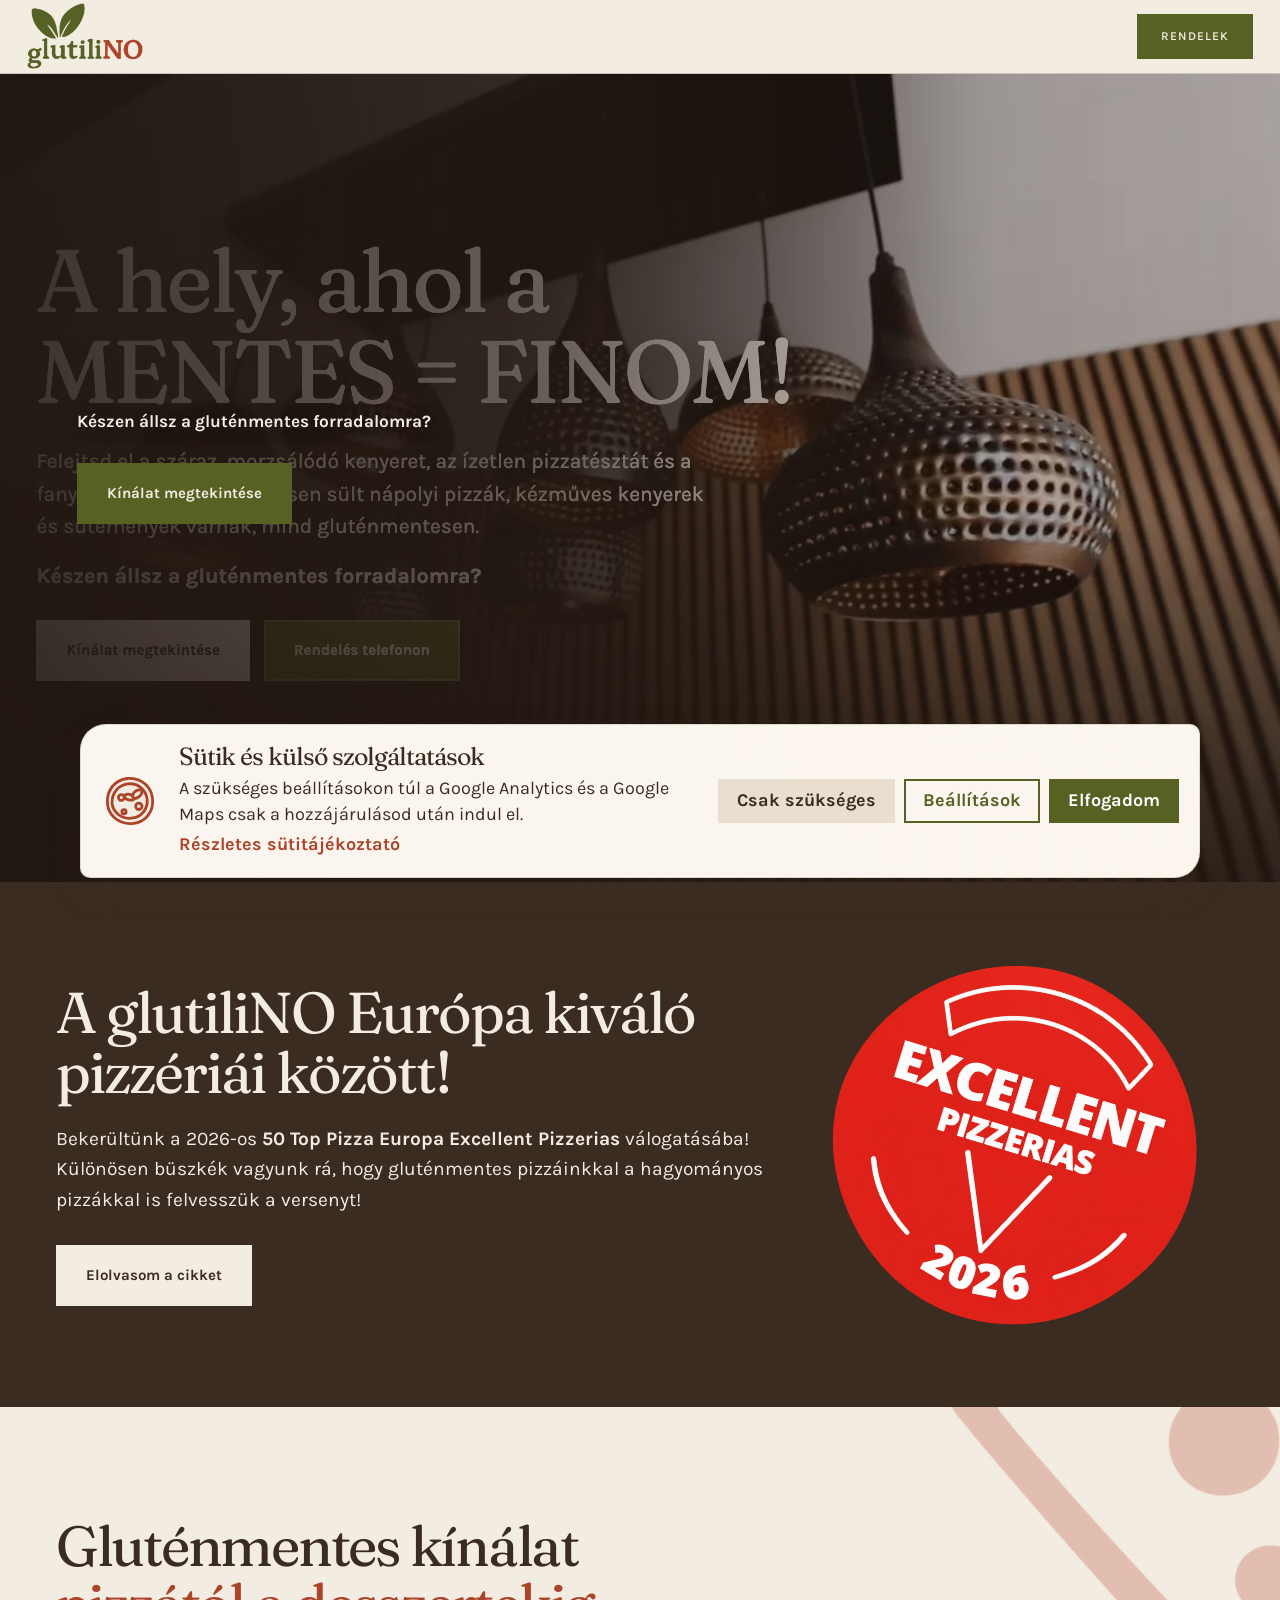
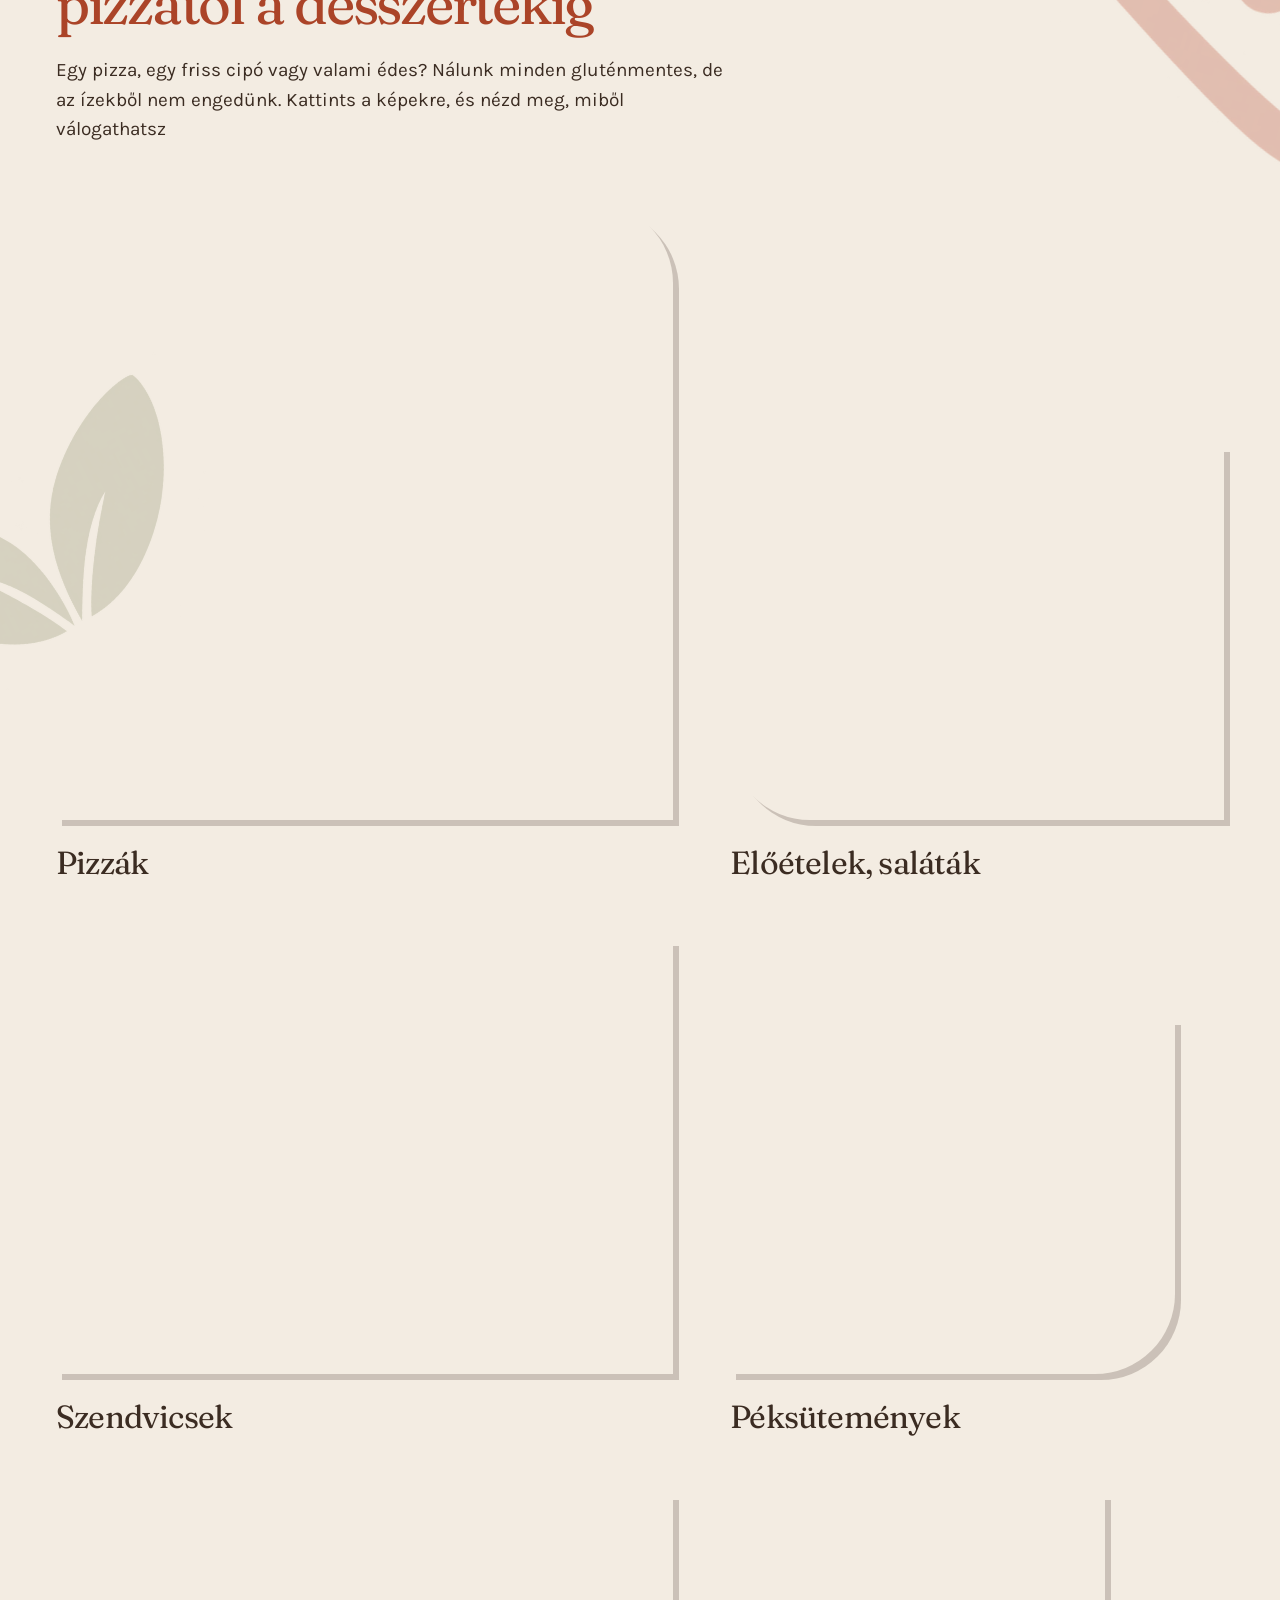
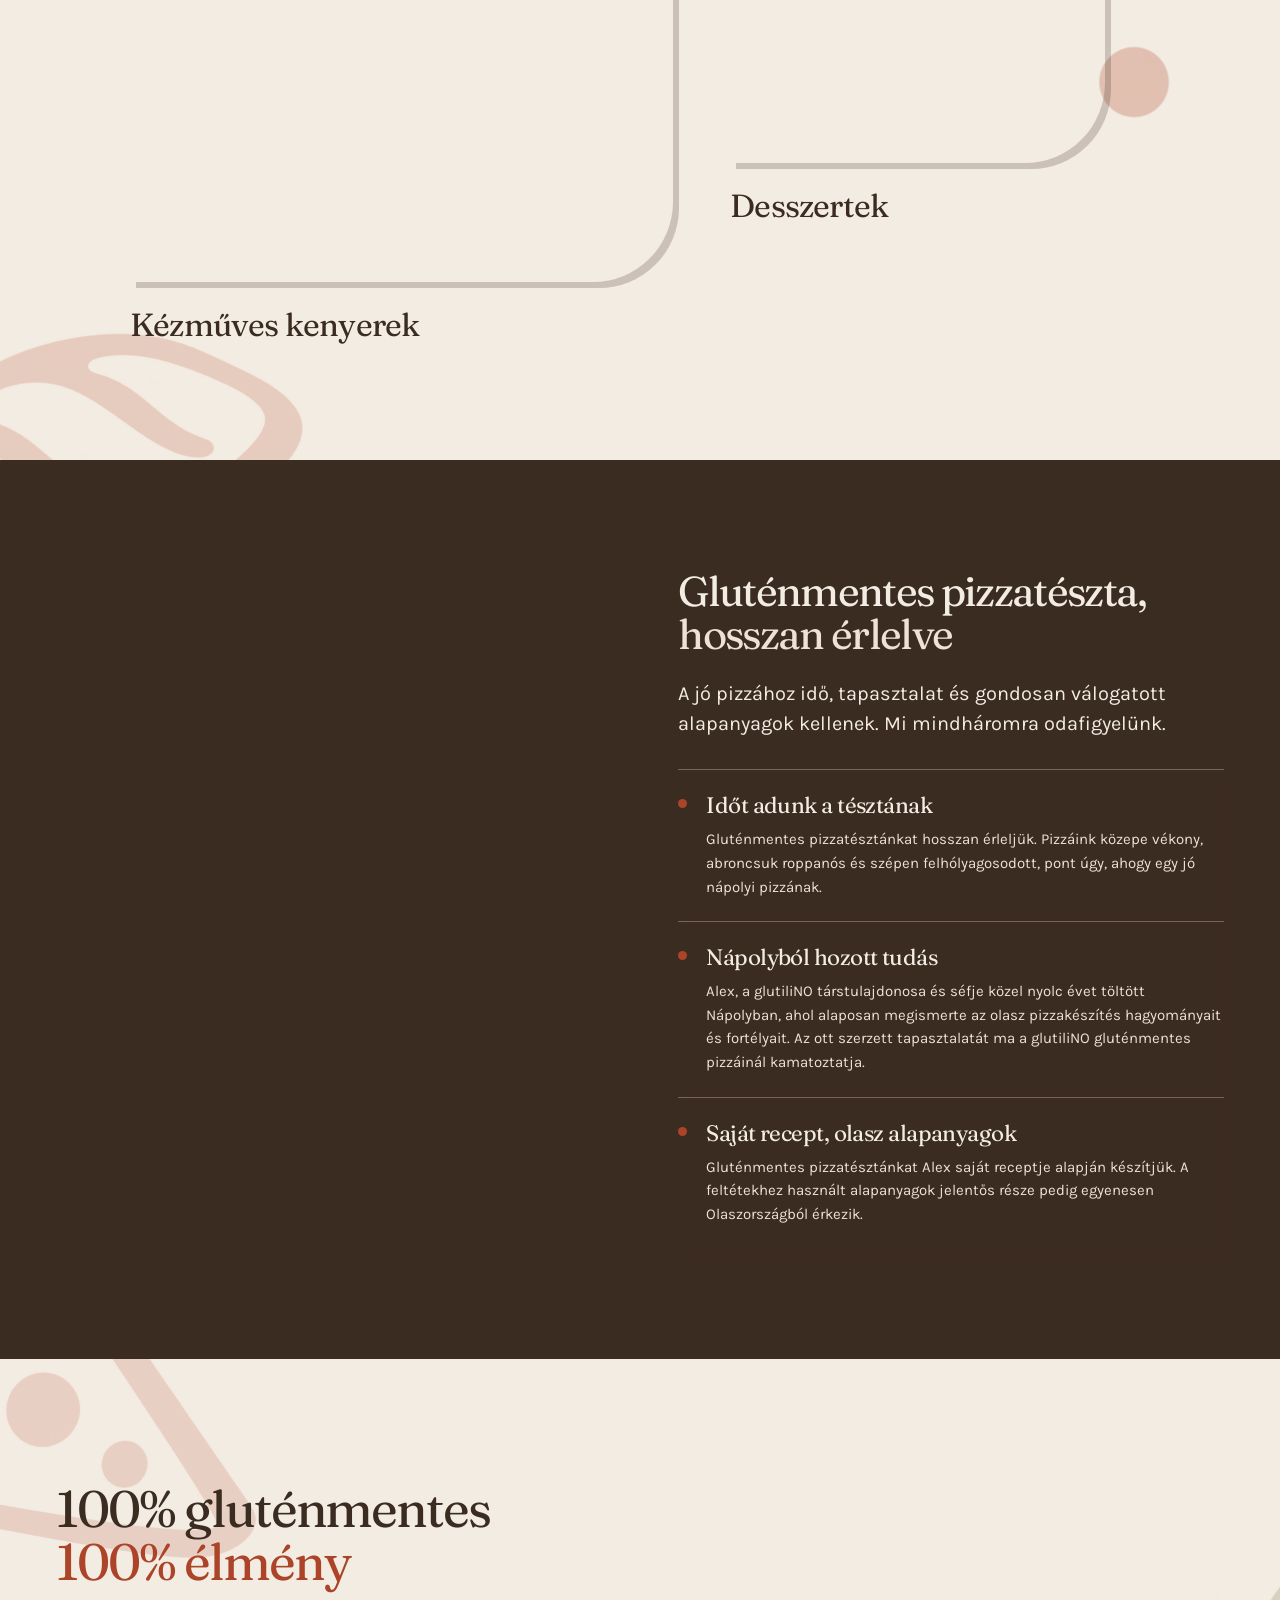
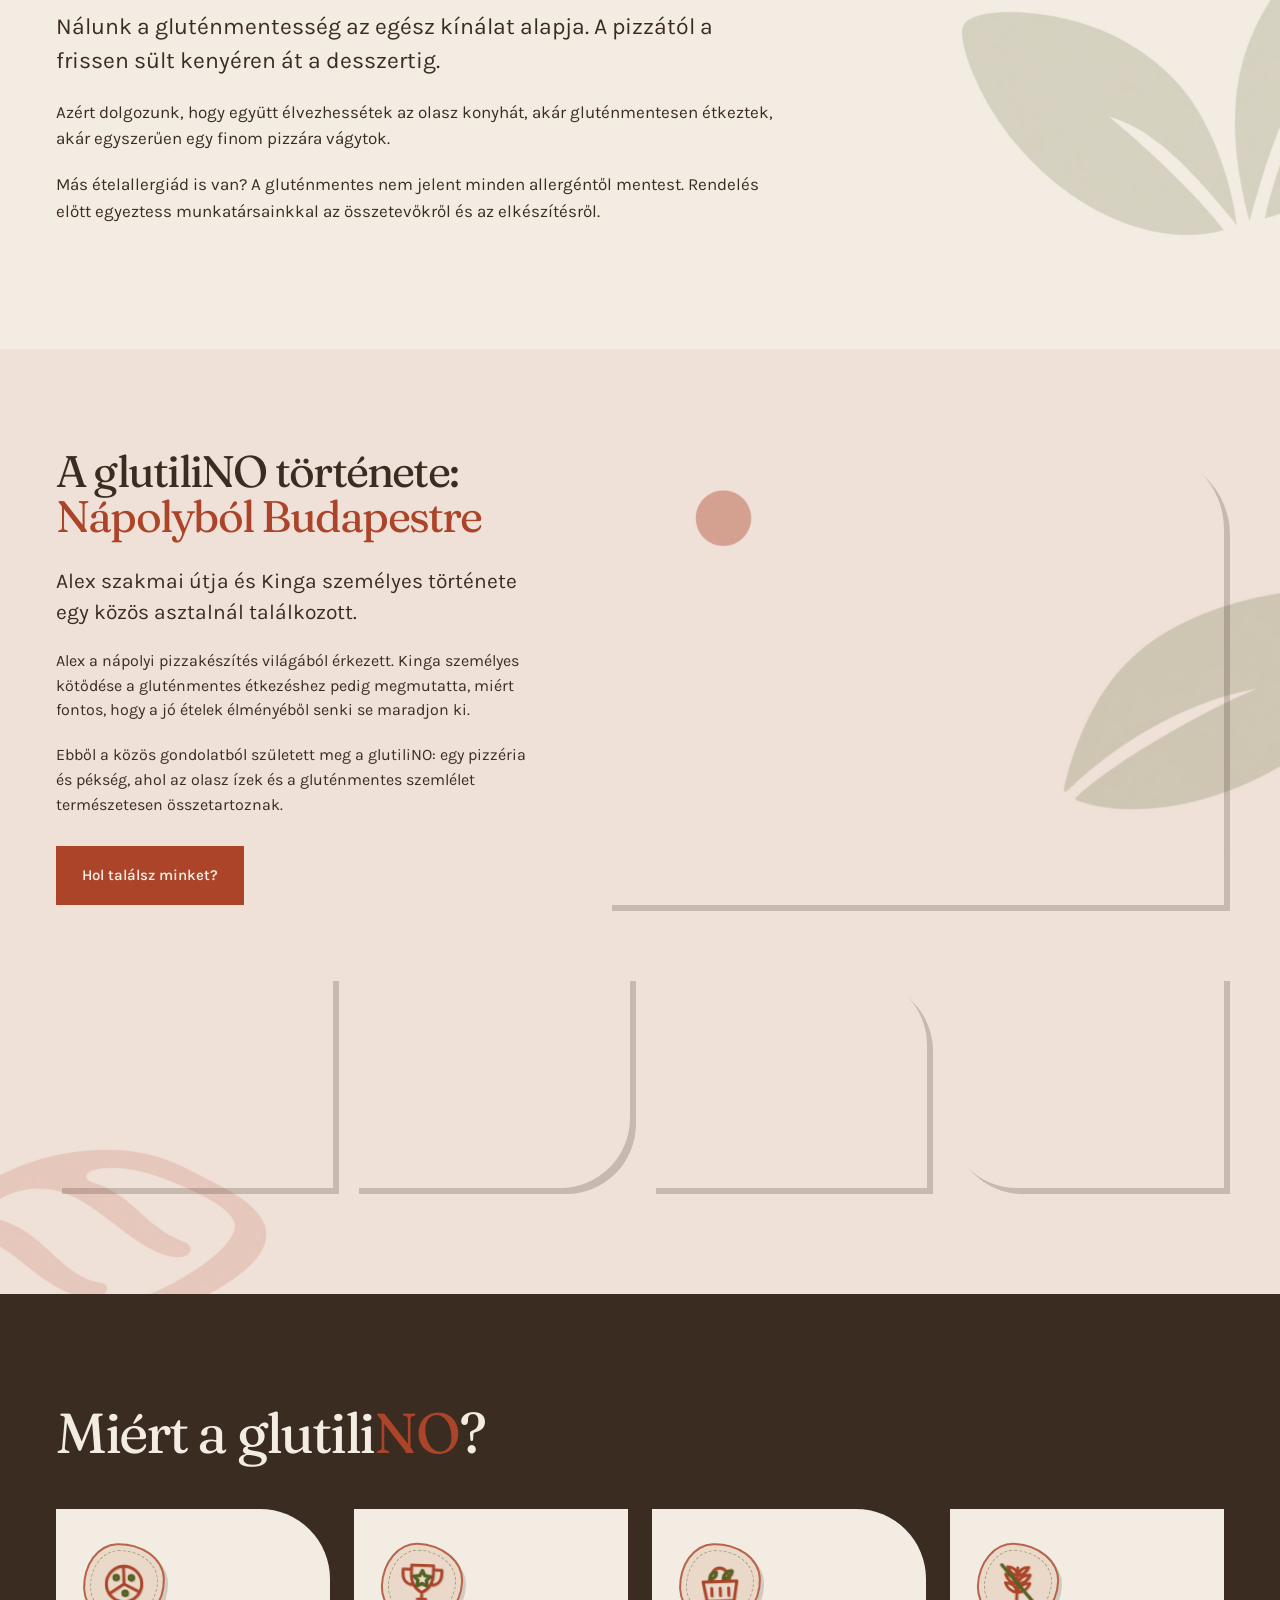
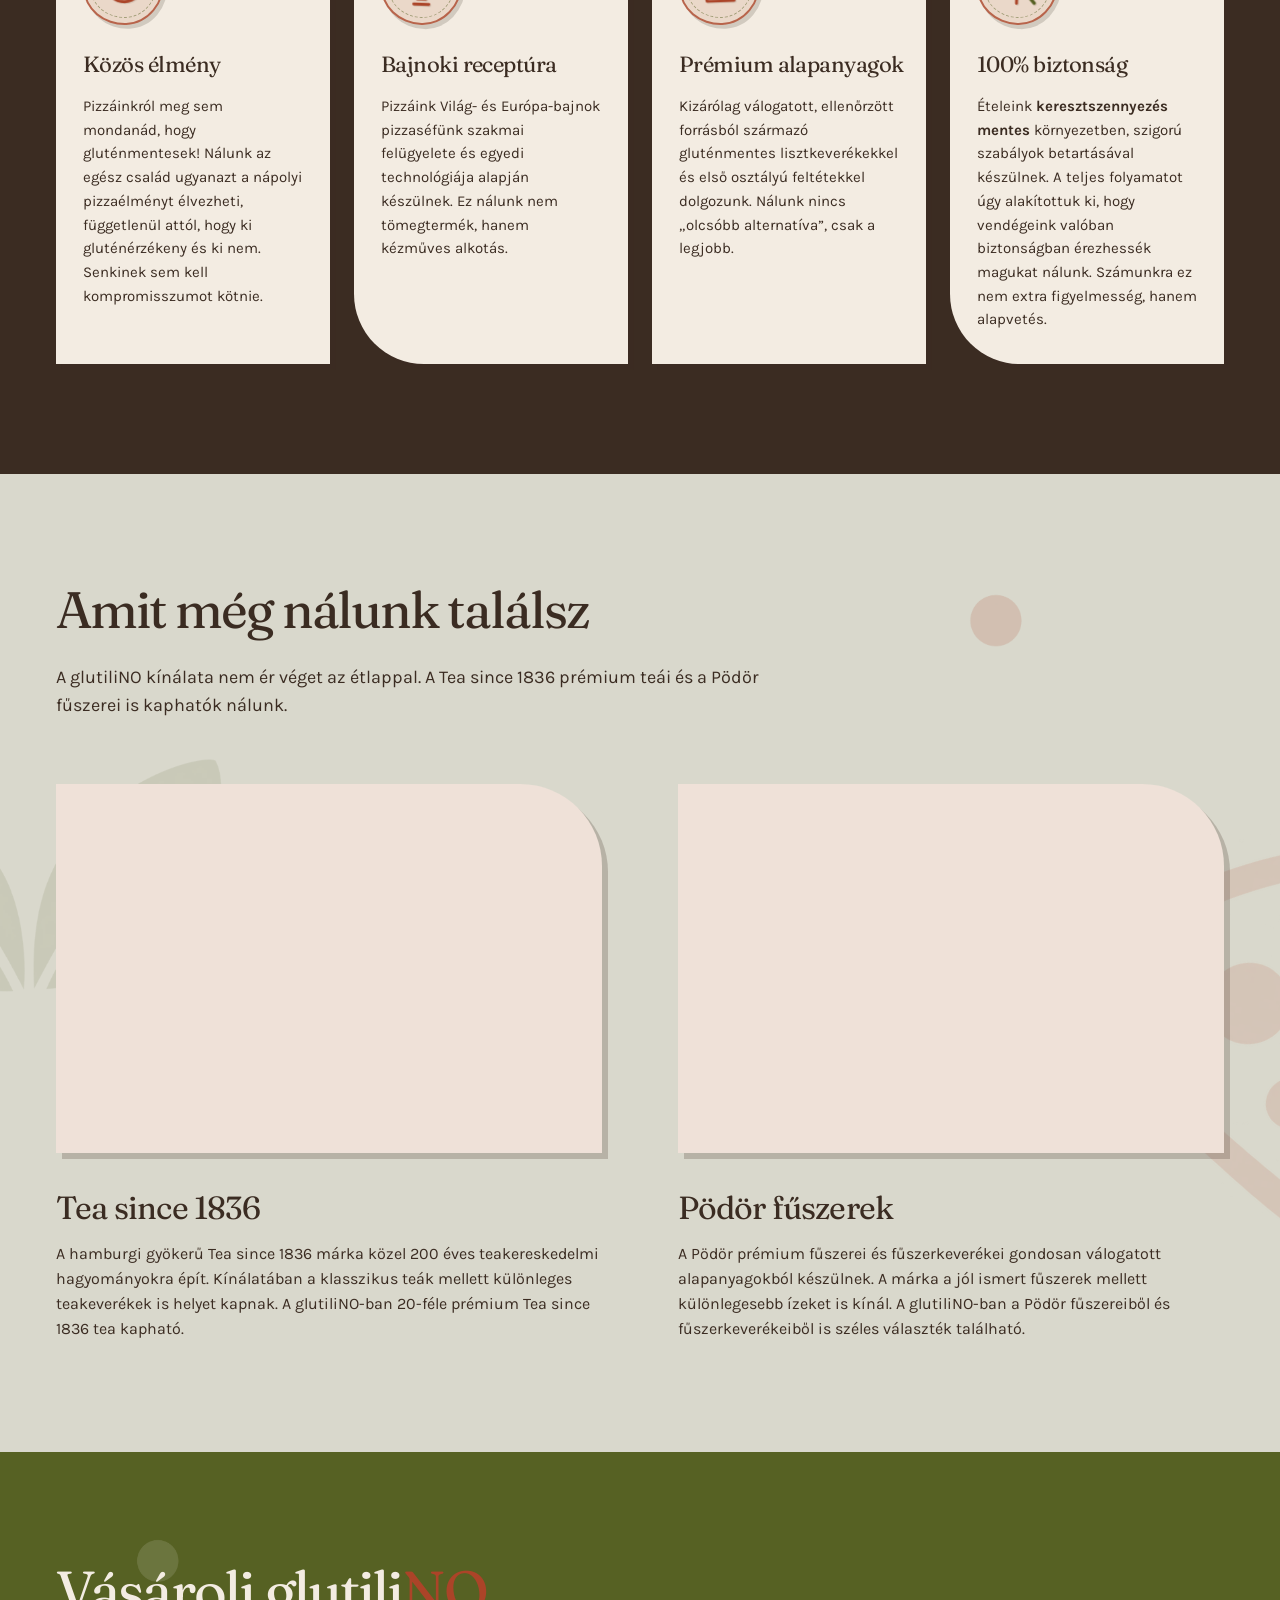
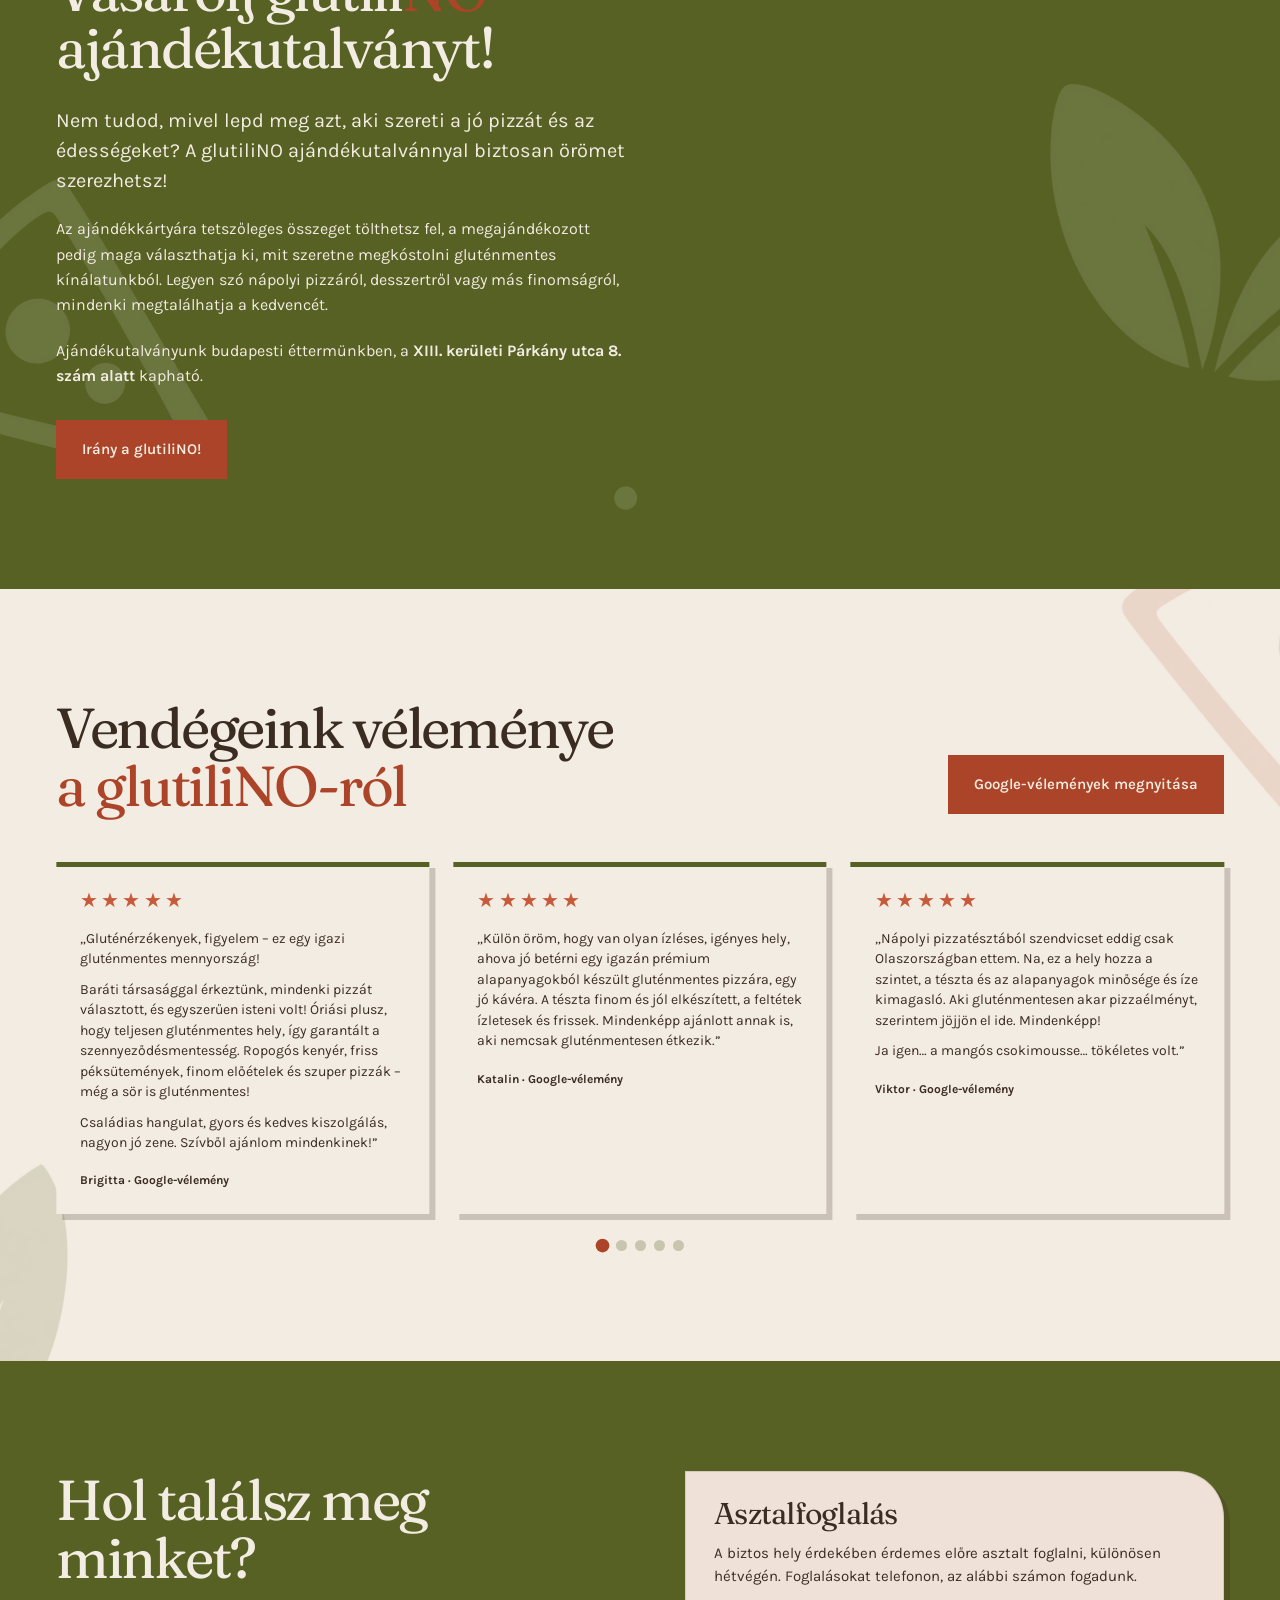
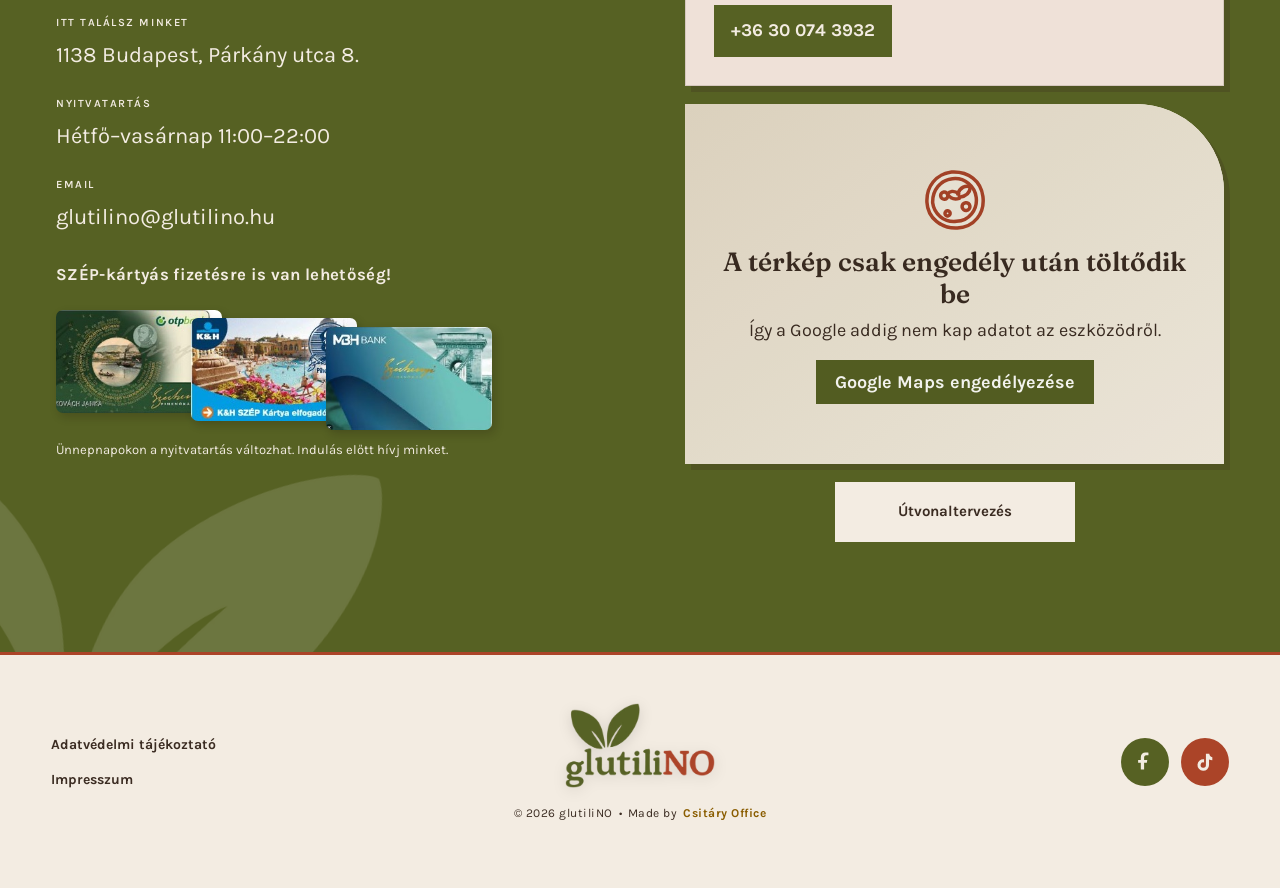
==== commit 5b730f9e: "Sync verified latest index.html" ====
--- a/index.html
+++ b/index.html
@@ -28,13 +28,13 @@
 <link rel="preload" href="assets/fonts/callonsky-hu.otf" as="font" type="font/otf" crossorigin>
 <link rel="stylesheet" href="assets/style.css?v=94">
 <link rel="stylesheet" href="assets/fixes-v94.css?v=94">
-<link rel="stylesheet" href="assets/fixes-v96.css?v=97">
-<link rel="stylesheet" href="assets/cookie-consent.css?v=2">
-<script src="assets/consent-default.js?v=1"></script>
+<link rel="stylesheet" href="assets/fixes-v96.css?v=98">
+<link rel="stylesheet" href="assets/cookie-consent.css?v=3">
+<script src="assets/consent-default.js?v=2"></script>
 <script type="application/ld+json">{"@context":"https://schema.org","@type":"Restaurant","@id":"https://www.glutilino.hu/#etterem","name":"glutiliNO","description":"100% gluténmentes pizzéria és pékség Budapesten, nápolyi pizzákkal, kézműves kenyerekkel és desszertekkel.","url":"https://www.glutilino.hu/","image":"https://www.glutilino.hu/assets/social.jpg","telephone":"+36300743932","email":"glutilino@glutilino.hu","address":{"@type":"PostalAddress","streetAddress":"Párkány utca 8.","postalCode":"1138","addressLocality":"Budapest","addressCountry":"HU"},"servesCuisine":"Olasz","acceptsReservations":true,"hasMenu":"https://www.glutilino.hu/etlap.html","sameAs":["https://www.facebook.com/people/Glutilino/61583295550470/","https://www.tiktok.com/@glutilino"],"openingHoursSpecification":[{"@type":"OpeningHoursSpecification","dayOfWeek":["Monday","Tuesday","Wednesday","Thursday","Friday","Saturday","Sunday"],"opens":"11:00","closes":"22:00"}]}</script>
-<script src="assets/app.js?v=94" defer>
+<script src="assets/app.js?v=98" defer>
 </script>
-<script src="assets/cookie-consent.js?v=2" defer></script>
+<script src="assets/cookie-consent.js?v=3" defer></script>
 </head>
 <body class="">
 <a class="skip" href="#tartalom">Ugrás a tartalomra</a>
@@ -52,7 +52,7 @@
 </span>
 </span>
 </button>
-<nav id="navigation" aria-label="Fő navigáció">
+<nav id="navigation" aria-label="Fő navigáció" hidden>
 <a href="etlap.html" >Étlap</a>
 <a href="index.html#szakertelmunk">A pizzánk titka</a>
 <a href="index.html#rolunk">Történetünk</a>
@@ -70,10 +70,9 @@
 </div>
 <div class="hero-content">
 <div class="hero-copy">
-<h1 id="hero-title"><span class="hero-title-opening">Nem csak</span> <span class="hero-accent">gluténérzékenyeknek</span>.
+<h1 id="hero-title" hidden><span class="hero-title-opening">Nem csak</span> <span class="hero-accent">gluténérzékenyeknek</span>.
 <br><span class="hero-title-closing"><span>Mindenkinek, aki</span> <span>jót szeretne enni.</span></span></h1>
-<p class="hero-description hero-description-desktop">Felejtsd el a száraz, morzsálódó kenyeret, az ízetlen pizzatésztát és a fanyar sütiket! Nálunk frissen sült nápolyi pizzák, kézműves kenyerek és desszertek várnak, mind gluténmentesen.</p>
-<p class="hero-description hero-description-mobile">Felejtsd el a száraz, morzsálódó kenyeret, az ízetlen pizzatésztát és a fanyar sütiket! Nálunk nápolyi stílusú pizzák, kézműves kenyerek és desszertek várnak, mind gluténmentesen.</p>
+<p class="hero-description" data-desktop-text="Felejtsd el a száraz, morzsálódó kenyeret, az ízetlen pizzatésztát és a fanyar sütiket! Nálunk frissen sült nápolyi pizzák, kézműves kenyerek és desszertek várnak, mind gluténmentesen." data-mobile-text="Felejtsd el a száraz, morzsálódó kenyeret, az ízetlen pizzatésztát és a fanyar sütiket! Nálunk nápolyi stílusú pizzák, kézműves kenyerek és desszertek várnak, mind gluténmentesen." hidden></p>
 <p class="hero-question">
 <strong>Készen állsz a gluténmentes forradalomra?</strong>
 </p>
--- a/assets/style.css
+++ b/assets/style.css
@@ -7,6 +7,197 @@
   unicode-range: U+00C1, U+00C9, U+00CD, U+00D3, U+00D6, U+00DA, U+00DC,
     U+00E1, U+00E9, U+00ED, U+00F3, U+00F6, U+00FA, U+00FC,
     U+0150-0151, U+0170-0171;
+}
+
+/* v92: stabil mobil célugrás, hangsúlyos mobil hero, javított asztali étlap-fullscreen */
+#kapcsolat,
+#asztalfoglalas {
+  scroll-margin-top: 104px;
+}
+
+@media (min-width: 761px) {
+  body.menu-book-fullscreen-open .site-header {
+    visibility: hidden !important;
+    pointer-events: none !important;
+  }
+
+  .menu-book.is-fullscreen-custom {
+    position: fixed !important;
+    inset: 0 !important;
+    z-index: 1002 !important;
+    width: 100vw !important;
+    height: 100dvh !important;
+    max-width: none !important;
+    margin: 0 !important;
+    padding: clamp(32px, 4vh, 48px) clamp(86px, 7vw, 112px) !important;
+    display: grid !important;
+    place-items: center !important;
+    overflow: hidden !important;
+    background: var(--cream) !important;
+  }
+
+  .menu-book.is-fullscreen-custom .menu-book-stage {
+    width: min(calc(100vw - 200px), calc((100dvh - 96px) * 0.9425)) !important;
+    height: auto !important;
+    min-width: 0 !important;
+    min-height: 0 !important;
+    max-width: none !important;
+    max-height: calc(100dvh - 96px) !important;
+    aspect-ratio: 1984 / 2105 !important;
+    margin: 0 !important;
+    align-self: center !important;
+    overflow: hidden !important;
+  }
+
+  .menu-book.is-fullscreen-custom.is-cover .menu-book-stage,
+  .menu-book.is-fullscreen-custom.is-back .menu-book-stage {
+    width: min(calc(100vw - 200px), calc((100dvh - 96px) * 0.4717)) !important;
+    aspect-ratio: 993 / 2105 !important;
+  }
+
+  .menu-book.is-fullscreen-custom .menu-book-spread,
+  .menu-book.is-fullscreen-custom .menu-book-page {
+    width: 100% !important;
+    height: 100% !important;
+    min-width: 0 !important;
+    min-height: 0 !important;
+    max-width: 100% !important;
+    max-height: 100% !important;
+    overflow: hidden !important;
+  }
+
+  .menu-book.is-fullscreen-custom .menu-book-page img {
+    width: 100% !important;
+    height: 100% !important;
+    min-width: 0 !important;
+    min-height: 0 !important;
+    max-width: 100% !important;
+    max-height: 100% !important;
+    object-fit: contain !important;
+    object-position: center !important;
+    transform: none !important;
+  }
+
+  .menu-book.is-fullscreen-custom .menu-book-fullscreen {
+    display: none !important;
+  }
+
+  .menu-book.is-fullscreen-custom .menu-book-close {
+    position: fixed !important;
+    top: 20px !important;
+    right: 20px !important;
+    z-index: 1100 !important;
+    width: 48px !important;
+    height: 48px !important;
+    display: grid !important;
+    place-items: center !important;
+    border: 2px solid var(--cream) !important;
+    border-radius: 50% !important;
+    background: var(--terra) !important;
+    color: var(--cream) !important;
+    box-shadow: 0 4px 16px rgba(59, 44, 34, 0.28) !important;
+    font: 400 32px/1 Karla, Arial, sans-serif;
+    padding: 0 0 3px !important;
+    cursor: pointer;
+  }
+
+  .menu-book.is-fullscreen-custom .menu-book-arrow-prev {
+    left: 22px !important;
+  }
+
+  .menu-book.is-fullscreen-custom .menu-book-arrow-next {
+    right: 22px !important;
+  }
+}
+
+@media (max-width: 760px) {
+  .hero.hero-brand {
+    height: calc(100svh - 74px) !important;
+    min-height: 560px !important;
+    max-height: none !important;
+  }
+
+  .hero .hero-content {
+    height: 100% !important;
+    min-height: 0 !important;
+    padding: clamp(18px, 2.8svh, 30px) 16px !important;
+    display: flex !important;
+    align-items: center !important;
+  }
+
+  .hero .hero-copy {
+    width: 100% !important;
+    max-width: 560px !important;
+    height: auto !important;
+    min-height: 0 !important;
+    margin: 0 auto !important;
+  }
+
+  .hero h1 {
+    max-width: none !important;
+    margin: 0 0 clamp(12px, 2svh, 18px) !important;
+    font-size: clamp(58px, 16vw, 72px) !important;
+    line-height: 0.82 !important;
+    letter-spacing: -0.035em !important;
+    text-wrap: initial !important;
+  }
+
+  .hero-title-opening,
+  .hero-title-closing,
+  .hero-title-closing > span {
+    display: block;
+  }
+
+  .hero h1 .hero-accent {
+    display: inline !important;
+    white-space: nowrap;
+  }
+
+  .hero .hero-copy > p:not(.eyebrow) {
+    max-width: 350px !important;
+    margin-right: auto !important;
+    margin-left: auto !important;
+    font-size: 14px !important;
+    line-height: 1.35 !important;
+  }
+
+  .hero .hero-copy > p.hero-question {
+    margin-top: 7px !important;
+    font-size: 14px !important;
+  }
+
+  .hero .hero-actions {
+    width: min(80%, 280px) !important;
+    margin: 12px auto 0 !important;
+    gap: 8px !important;
+  }
+
+  .hero .hero-actions .button {
+    min-height: 40px !important;
+    padding: 11px 14px !important;
+    font-size: 14px !important;
+  }
+}
+
+@media (max-width: 380px), (max-height: 690px) {
+  .hero h1 {
+    font-size: clamp(50px, 14.5vw, 60px) !important;
+  }
+
+  .hero .hero-content {
+    padding-top: 14px !important;
+    padding-bottom: 14px !important;
+  }
+
+  .hero .hero-copy > p:not(.eyebrow) {
+    font-size: 13px !important;
+    line-height: 1.3 !important;
+  }
+
+  .hero .hero-actions .button {
+    min-height: 38px !important;
+    padding: 10px 13px !important;
+  }
 }
 
 @font-face {
@@ -3743,3 +3934,194 @@
     cursor: pointer;
   }
 }
+
+/* v92 final overrides: mobile anchors/hero and desktop menu fullscreen */
+#kapcsolat,
+#asztalfoglalas {
+  scroll-margin-top: 104px;
+}
+
+@media (min-width: 761px) {
+  body.menu-book-fullscreen-open .site-header {
+    visibility: hidden !important;
+    pointer-events: none !important;
+  }
+
+  .menu-book.is-fullscreen-custom {
+    position: fixed !important;
+    inset: 0 !important;
+    z-index: 1002 !important;
+    width: 100vw !important;
+    height: 100dvh !important;
+    max-width: none !important;
+    margin: 0 !important;
+    padding: clamp(32px, 4vh, 48px) clamp(86px, 7vw, 112px) !important;
+    display: grid !important;
+    place-items: center !important;
+    overflow: hidden !important;
+    background: var(--cream) !important;
+  }
+
+  .menu-book.is-fullscreen-custom .menu-book-stage {
+    width: min(calc(100vw - 200px), calc((100dvh - 96px) * 0.9425)) !important;
+    height: auto !important;
+    min-width: 0 !important;
+    min-height: 0 !important;
+    max-width: none !important;
+    max-height: calc(100dvh - 96px) !important;
+    aspect-ratio: 1984 / 2105 !important;
+    margin: 0 !important;
+    align-self: center !important;
+    overflow: hidden !important;
+  }
+
+  .menu-book.is-fullscreen-custom.is-cover .menu-book-stage,
+  .menu-book.is-fullscreen-custom.is-back .menu-book-stage {
+    width: min(calc(100vw - 200px), calc((100dvh - 96px) * 0.4717)) !important;
+    aspect-ratio: 993 / 2105 !important;
+  }
+
+  .menu-book.is-fullscreen-custom .menu-book-spread,
+  .menu-book.is-fullscreen-custom .menu-book-page {
+    width: 100% !important;
+    height: 100% !important;
+    min-width: 0 !important;
+    min-height: 0 !important;
+    max-width: 100% !important;
+    max-height: 100% !important;
+    overflow: hidden !important;
+  }
+
+  .menu-book.is-fullscreen-custom .menu-book-page img {
+    width: 100% !important;
+    height: 100% !important;
+    min-width: 0 !important;
+    min-height: 0 !important;
+    max-width: 100% !important;
+    max-height: 100% !important;
+    object-fit: contain !important;
+    object-position: center !important;
+    transform: none !important;
+  }
+
+  .menu-book.is-fullscreen-custom .menu-book-fullscreen {
+    display: none !important;
+  }
+
+  .menu-book.is-fullscreen-custom .menu-book-close {
+    position: fixed !important;
+    top: 20px !important;
+    right: 20px !important;
+    z-index: 1100 !important;
+    width: 48px !important;
+    height: 48px !important;
+    display: grid !important;
+    place-items: center !important;
+    border: 2px solid var(--cream) !important;
+    border-radius: 50% !important;
+    background: var(--terra) !important;
+    color: var(--cream) !important;
+    box-shadow: 0 4px 16px rgba(59, 44, 34, 0.28) !important;
+    font: 400 32px/1 Karla, Arial, sans-serif;
+    padding: 0 0 3px !important;
+    cursor: pointer;
+  }
+
+  .menu-book.is-fullscreen-custom .menu-book-arrow-prev {
+    left: 22px !important;
+  }
+
+  .menu-book.is-fullscreen-custom .menu-book-arrow-next {
+    right: 22px !important;
+  }
+}
+
+@media (max-width: 760px) {
+  .hero.hero-brand {
+    height: calc(100svh - 74px) !important;
+    min-height: 560px !important;
+    max-height: none !important;
+  }
+
+  .hero .hero-content {
+    height: 100% !important;
+    min-height: 0 !important;
+    padding: clamp(18px, 2.8svh, 30px) 16px !important;
+    display: flex !important;
+    align-items: center !important;
+  }
+
+  .hero .hero-copy {
+    width: 100% !important;
+    max-width: 560px !important;
+    height: auto !important;
+    min-height: 0 !important;
+    margin: 0 auto !important;
+  }
+
+  .hero h1 {
+    max-width: none !important;
+    margin: 0 0 clamp(12px, 2svh, 18px) !important;
+    font-size: clamp(58px, 16vw, 72px) !important;
+    line-height: 0.82 !important;
+    letter-spacing: -0.035em !important;
+    text-wrap: initial !important;
+  }
+
+  .hero-title-opening,
+  .hero-title-closing,
+  .hero-title-closing > span {
+    display: block;
+  }
+
+  .hero h1 .hero-accent {
+    display: inline !important;
+    white-space: nowrap;
+  }
+
+  .hero .hero-copy > p:not(.eyebrow) {
+    max-width: 350px !important;
+    margin-right: auto !important;
+    margin-left: auto !important;
+    font-size: 14px !important;
+    line-height: 1.35 !important;
+  }
+
+  .hero .hero-copy > p.hero-question {
+    margin-top: 7px !important;
+    font-size: 14px !important;
+  }
+
+  .hero .hero-actions {
+    width: min(80%, 280px) !important;
+    margin: 12px auto 0 !important;
+    gap: 8px !important;
+  }
+
+  .hero .hero-actions .button {
+    min-height: 40px !important;
+    padding: 11px 14px !important;
+    font-size: 14px !important;
+  }
+}
+
+@media (max-width: 380px), (max-height: 690px) {
+  .hero h1 {
+    font-size: clamp(50px, 14.5vw, 60px) !important;
+  }
+
+  .hero .hero-content {
+    padding-top: 14px !important;
+    padding-bottom: 14px !important;
+  }
+
+  .hero .hero-copy > p:not(.eyebrow) {
+    font-size: 13px !important;
+    line-height: 1.3 !important;
+  }
+
+  .hero .hero-actions .button {
+    min-height: 38px !important;
+    padding: 10px 13px !important;
+  }
+}
--- a/assets/fixes-v94.css
+++ b/assets/fixes-v94.css
@@ -1,4 +1,8 @@
 /* Production fixes: desktop PDF fullscreen, mobile hero hierarchy. */
+.hero .hero-copy > .hero-description-mobile {
+  display: none;
+}
+
 @media (min-width: 761px) {
   .menu-book.is-fullscreen-custom .menu-book-spread {
     display: grid !important;
@@ -41,6 +45,27 @@
 }
 
 @media (max-width: 760px) {
+  .hero .hero-copy > .hero-description-desktop {
+    display: none !important;
+  }
+
+  .hero .hero-copy > .hero-description-mobile {
+    display: block !important;
+    margin-top: 0 !important;
+  }
+
+  .hero h1 > br {
+    display: none;
+  }
+
+  .hero h1 .hero-title-closing {
+    margin-top: .17em !important;
+  }
+
+  .hero .hero-copy > .hero-question {
+    display: none !important;
+  }
+
   .hero h1 {
     font-size: clamp(66px, 18vw, 84px) !important;
     line-height: .8 !important;
--- a/assets/fixes-v96.css
+++ b/assets/fixes-v96.css
@@ -0,0 +1,313 @@
+/* v96 – kizárólag tablet nézet (761–1050 px) */
+@media (min-width: 761px) and (max-width: 1050px) {
+  .wrap {
+    width: min(920px, calc(100% - 56px));
+  }
+
+  .section {
+    padding-block: 72px;
+  }
+
+  .craft-copy h2,
+  .free-copy h2,
+  .story-copy h2,
+  .gift-copy h2,
+  .visit-copy h2 {
+    max-width: 900px;
+    margin: 0;
+    font-size: clamp(44px, 6vw, 58px);
+    line-height: 1.04;
+  }
+
+  /* Hosszan érlelt pizzatészta: cím → pizza → szöveg */
+  .craft-grid {
+    display: grid;
+    grid-template-columns: minmax(0, 1fr);
+    gap: 24px;
+    align-items: start;
+  }
+
+  .craft-copy {
+    display: contents;
+  }
+
+  .craft-copy h2 {
+    order: 1;
+  }
+
+  .craft-copy h2 span,
+  .craft-copy h2 em {
+    display: block;
+  }
+
+  .craft-picture {
+    order: 2;
+    width: min(600px, 72vw);
+    aspect-ratio: 1 / 1;
+    min-height: 0;
+    margin: 2px 0;
+    justify-self: center;
+  }
+
+  .craft-picture .pizza-scroll,
+  .craft-picture .pizza-scroll img {
+    width: 100%;
+    height: 100%;
+    aspect-ratio: 1 / 1;
+  }
+
+  .craft-picture .pizza-scroll img {
+    object-fit: contain;
+  }
+
+  .craft-copy .intro {
+    order: 3;
+    max-width: 780px;
+    margin: 0;
+  }
+
+  .craft-points {
+    order: 4;
+    margin-top: 0;
+  }
+
+  /* 100% gluténmentes: cím → pecsét → szöveg */
+  .free {
+    display: grid;
+    grid-template-columns: minmax(0, 1fr);
+    gap: 22px;
+    align-items: start;
+  }
+
+  .free-copy {
+    display: contents;
+  }
+
+  .free-copy h2 {
+    order: 1;
+  }
+
+  .free-seal {
+    order: 2;
+    width: min(330px, 42vw);
+    margin: 2px 0;
+    justify-self: center;
+  }
+
+  .free-copy > p {
+    order: 3;
+    max-width: 780px;
+    margin-block: 0;
+  }
+
+  .free-copy > p + p {
+    margin-top: 6px;
+  }
+
+  .free-copy .allergen-note {
+    margin-top: 10px;
+  }
+
+  /* Történet: cím → csoportkép → szöveg és CTA */
+  .story-grid {
+    display: grid;
+    grid-template-columns: minmax(0, 1fr);
+    gap: 22px;
+    align-items: start;
+  }
+
+  .story-copy {
+    display: contents;
+  }
+
+  .story-copy h2 {
+    order: 1;
+  }
+
+  .story-grid figure {
+    order: 2;
+    width: min(760px, 100%);
+    min-height: 0;
+    margin: 0;
+    justify-self: center;
+  }
+
+  .story-grid figure img {
+    width: 100%;
+    height: auto;
+    min-height: 0;
+    aspect-ratio: 1.7;
+    object-fit: cover;
+    object-position: center;
+  }
+
+  .story-copy > p {
+    order: 3;
+    max-width: 780px;
+    margin-block: 0;
+  }
+
+  .story-copy > p + p {
+    margin-top: 6px;
+  }
+
+  .story-copy .story-cta {
+    order: 4;
+    margin-top: 6px;
+    justify-self: start;
+  }
+
+  /* Ajándékutalvány: cím → kártya → szöveg és CTA */
+  .gift-grid {
+    display: grid;
+    grid-template-columns: minmax(0, 1fr);
+    gap: 22px;
+    align-items: start;
+  }
+
+  .gift-copy {
+    display: contents;
+  }
+
+  .gift-copy h2 {
+    order: 1;
+  }
+
+  .gift-photo {
+    order: 2;
+    width: min(680px, 90%);
+    aspect-ratio: 3 / 2;
+    min-height: 0;
+    margin: 0;
+    justify-self: center;
+  }
+
+  .gift-photo img {
+    width: 100%;
+    height: 100%;
+    aspect-ratio: 3 / 2;
+    object-fit: contain;
+  }
+
+  .gift-copy > p {
+    order: 3;
+    max-width: 780px;
+    margin-block: 0;
+  }
+
+  .gift-copy > p + p {
+    margin-top: 6px;
+  }
+
+  .gift-copy .gift-cta {
+    order: 4;
+    margin-top: 8px;
+    justify-self: start;
+  }
+
+  /* Kapcsolat: cím → asztalfoglalás → adatok → térkép */
+  .visit-grid {
+    display: grid;
+    grid-template-columns: minmax(0, 1fr);
+    gap: 22px;
+    align-items: start;
+  }
+
+  .visit-copy,
+  .map-card {
+    display: contents;
+  }
+
+  .visit-copy h2 {
+    order: 1;
+  }
+
+  .map-card .reservation-card {
+    order: 2;
+    width: 100%;
+    margin: 0;
+    justify-self: stretch;
+  }
+
+  .visit-copy address {
+    order: 3;
+    margin-top: 0;
+  }
+
+  .visit-copy .szep-payment {
+    order: 4;
+    margin-top: 0;
+  }
+
+  .visit-copy > .small {
+    order: 5;
+    margin: 0;
+  }
+
+  .map-card .google-map-wrap {
+    order: 6;
+    width: 100%;
+  }
+
+  .map-card .map-route-button {
+    order: 7;
+    width: auto;
+    margin-top: 0;
+    justify-self: start;
+  }
+
+  /* Étlap: a teljes szűrősáv kifér tablet nézetben is. */
+  body.menu-page .filter-bar {
+    overflow: visible;
+  }
+
+  body.menu-page .filters {
+    display: grid;
+    grid-template-columns: repeat(4, minmax(0, 1fr));
+    gap: 8px;
+    overflow: visible;
+    padding-block: 12px;
+  }
+
+  body.menu-page .filters button {
+    width: 100%;
+    min-width: 0;
+    padding: 10px 6px;
+    border: 1px solid rgba(86, 97, 35, 0.28);
+    white-space: normal;
+    font-size: 12px;
+    line-height: 1.2;
+    text-align: center;
+  }
+
+  body.menu-page .filters button[aria-pressed="true"] {
+    border-color: #566123;
+    background: #566123;
+    color: #fff;
+  }
+}
+
+/* Mobil hero: tudatosabb tipográfiai ritmus, kizárólag telefonon. */
+@media (max-width: 760px) {
+  .hero .hero-copy > h1 {
+    margin-bottom: clamp(42px, 6.5svh, 60px) !important;
+  }
+
+  .hero .hero-copy > .hero-description-mobile {
+    margin-top: 0 !important;
+  }
+
+  .hero .hero-actions {
+    margin-top: clamp(38px, 5.5svh, 52px) !important;
+  }
+}
+
+@media (max-width: 380px), (max-width: 760px) and (max-height: 700px) {
+  .hero .hero-copy > h1 {
+    margin-bottom: 30px !important;
+  }
+
+  .hero .hero-actions {
+    margin-top: 28px !important;
+  }
+}
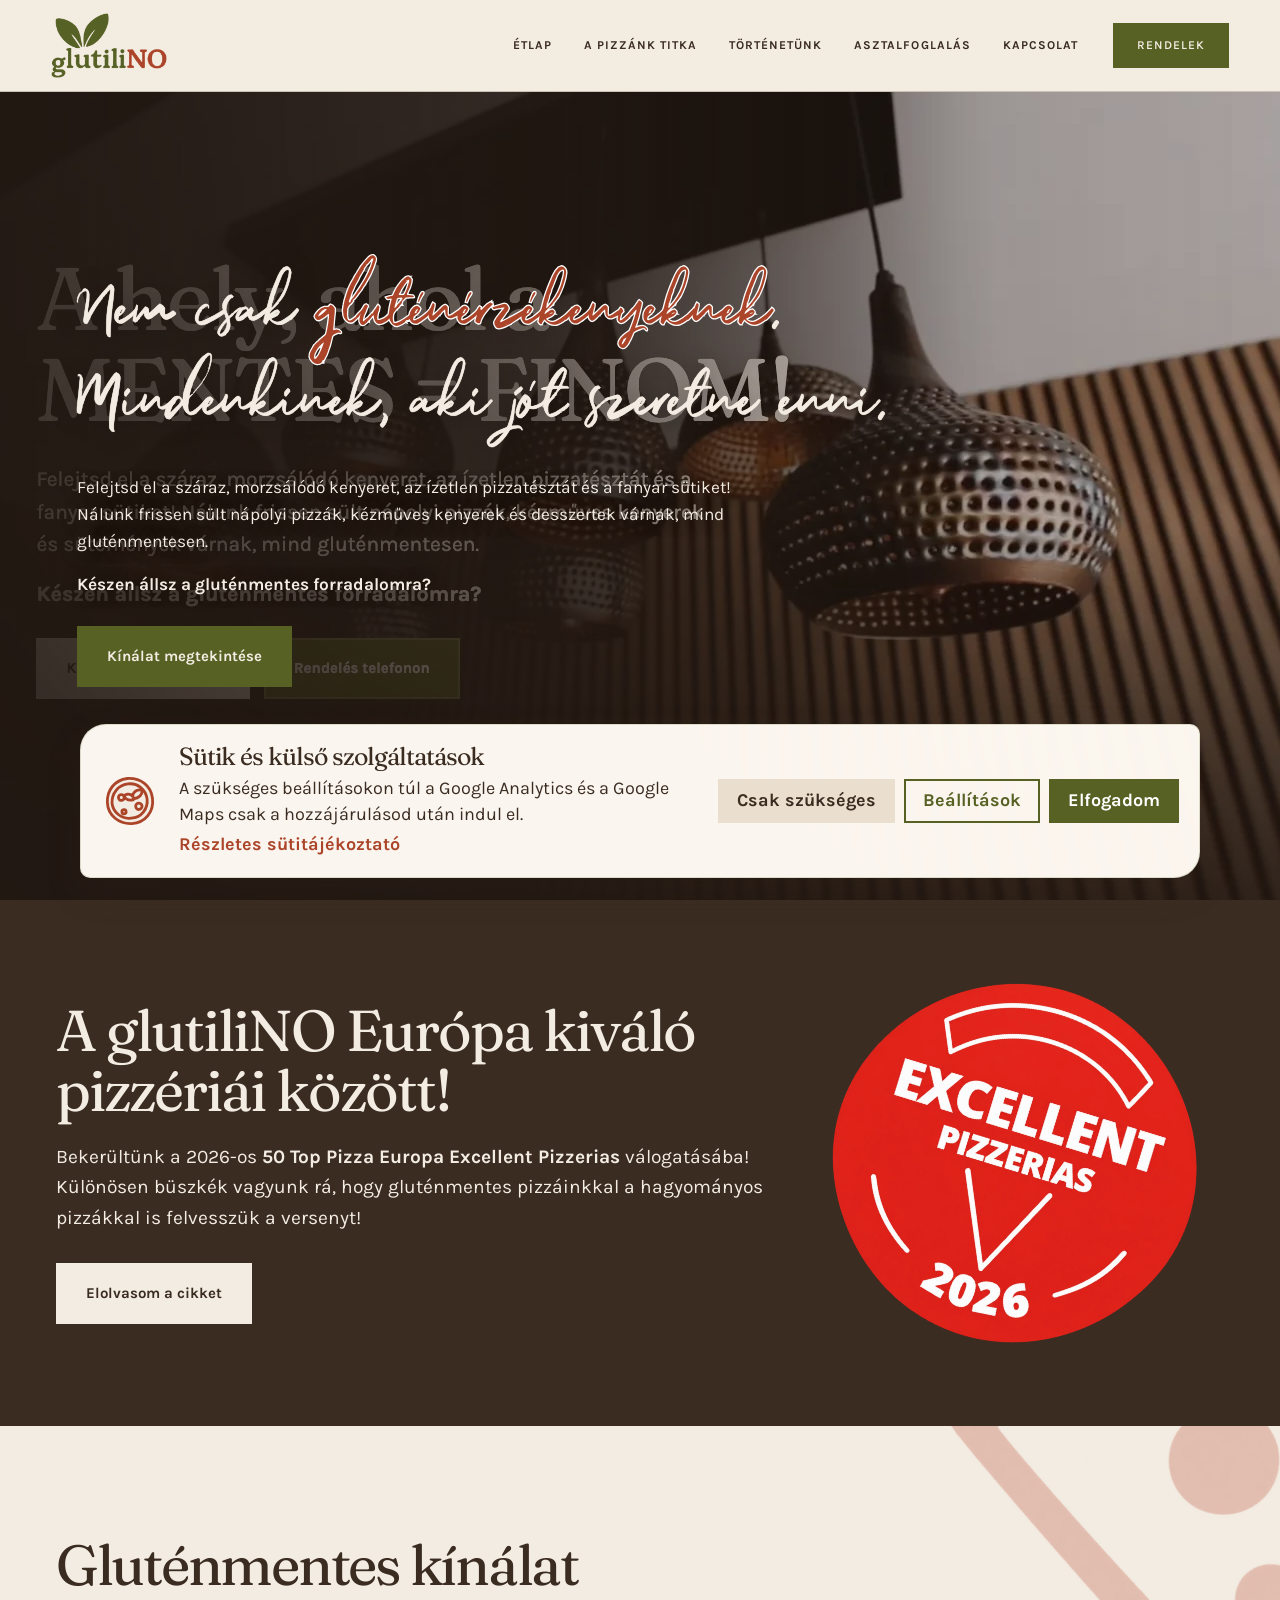
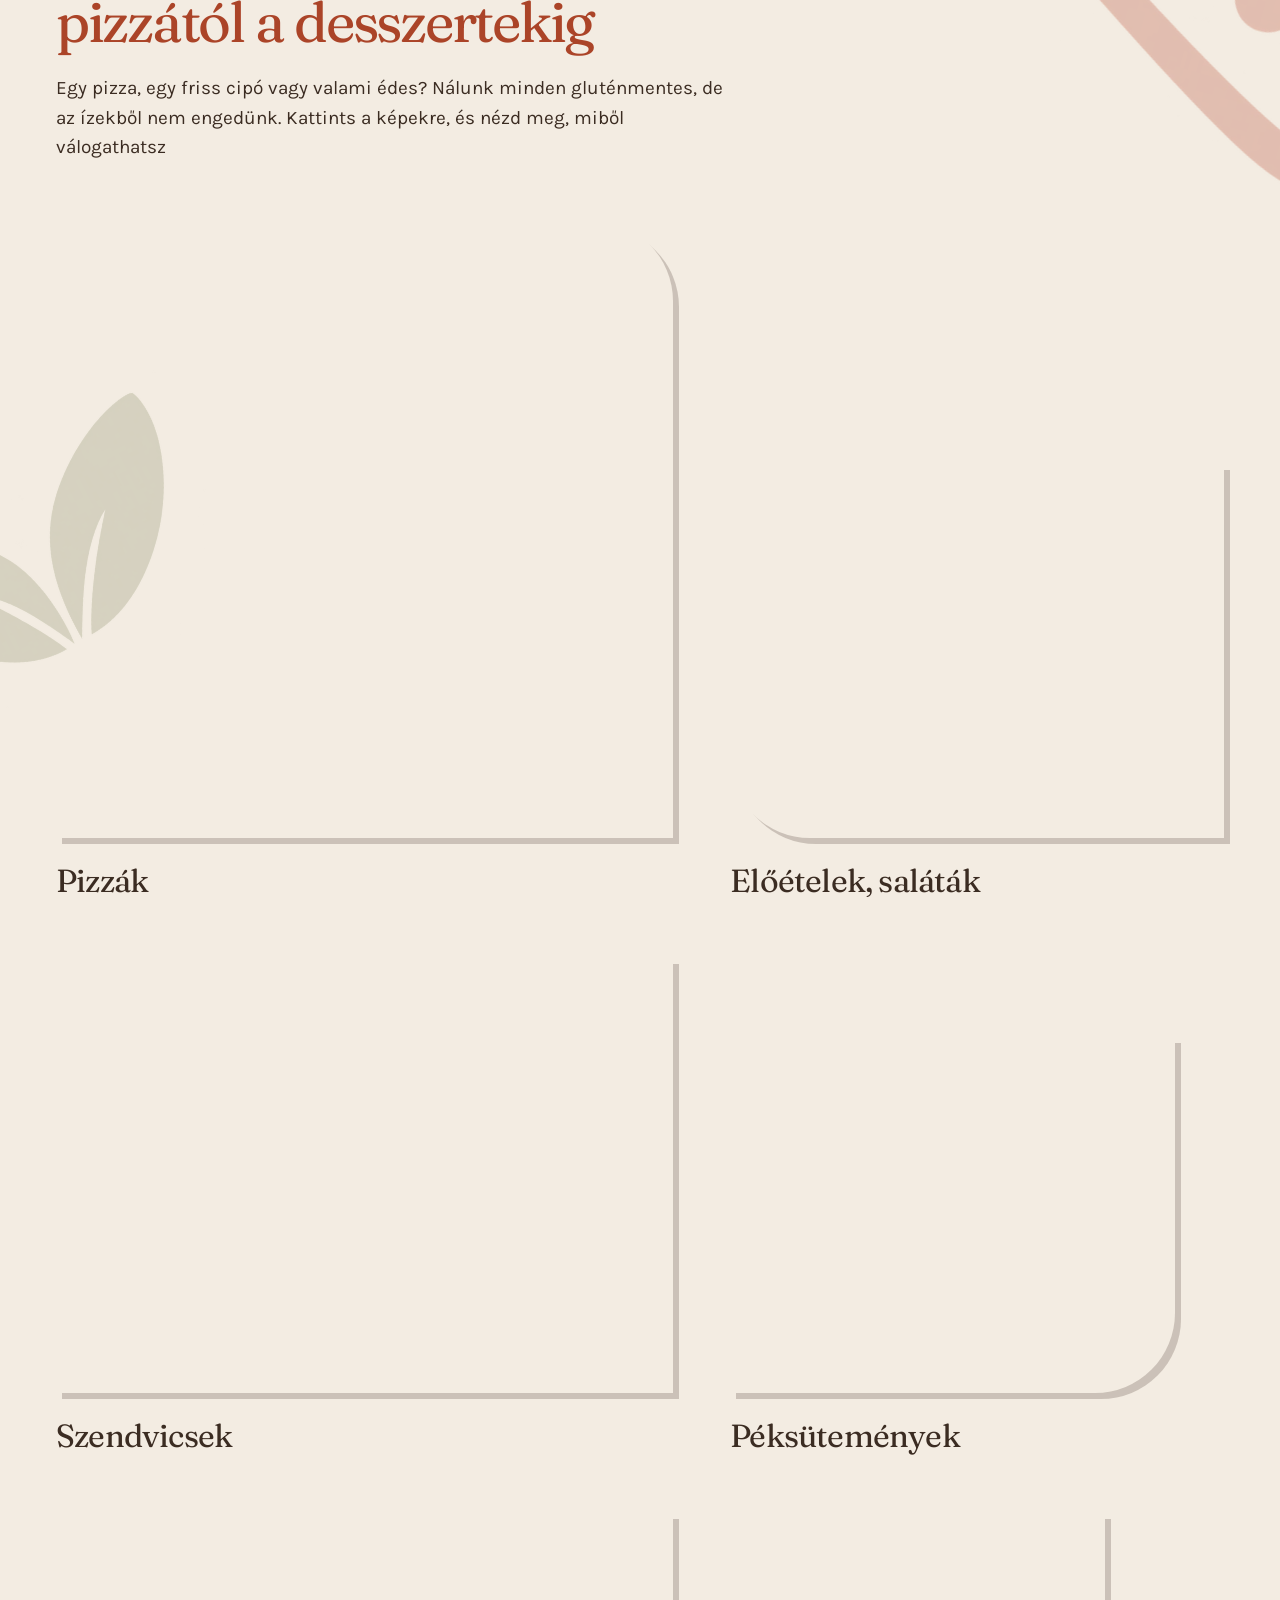
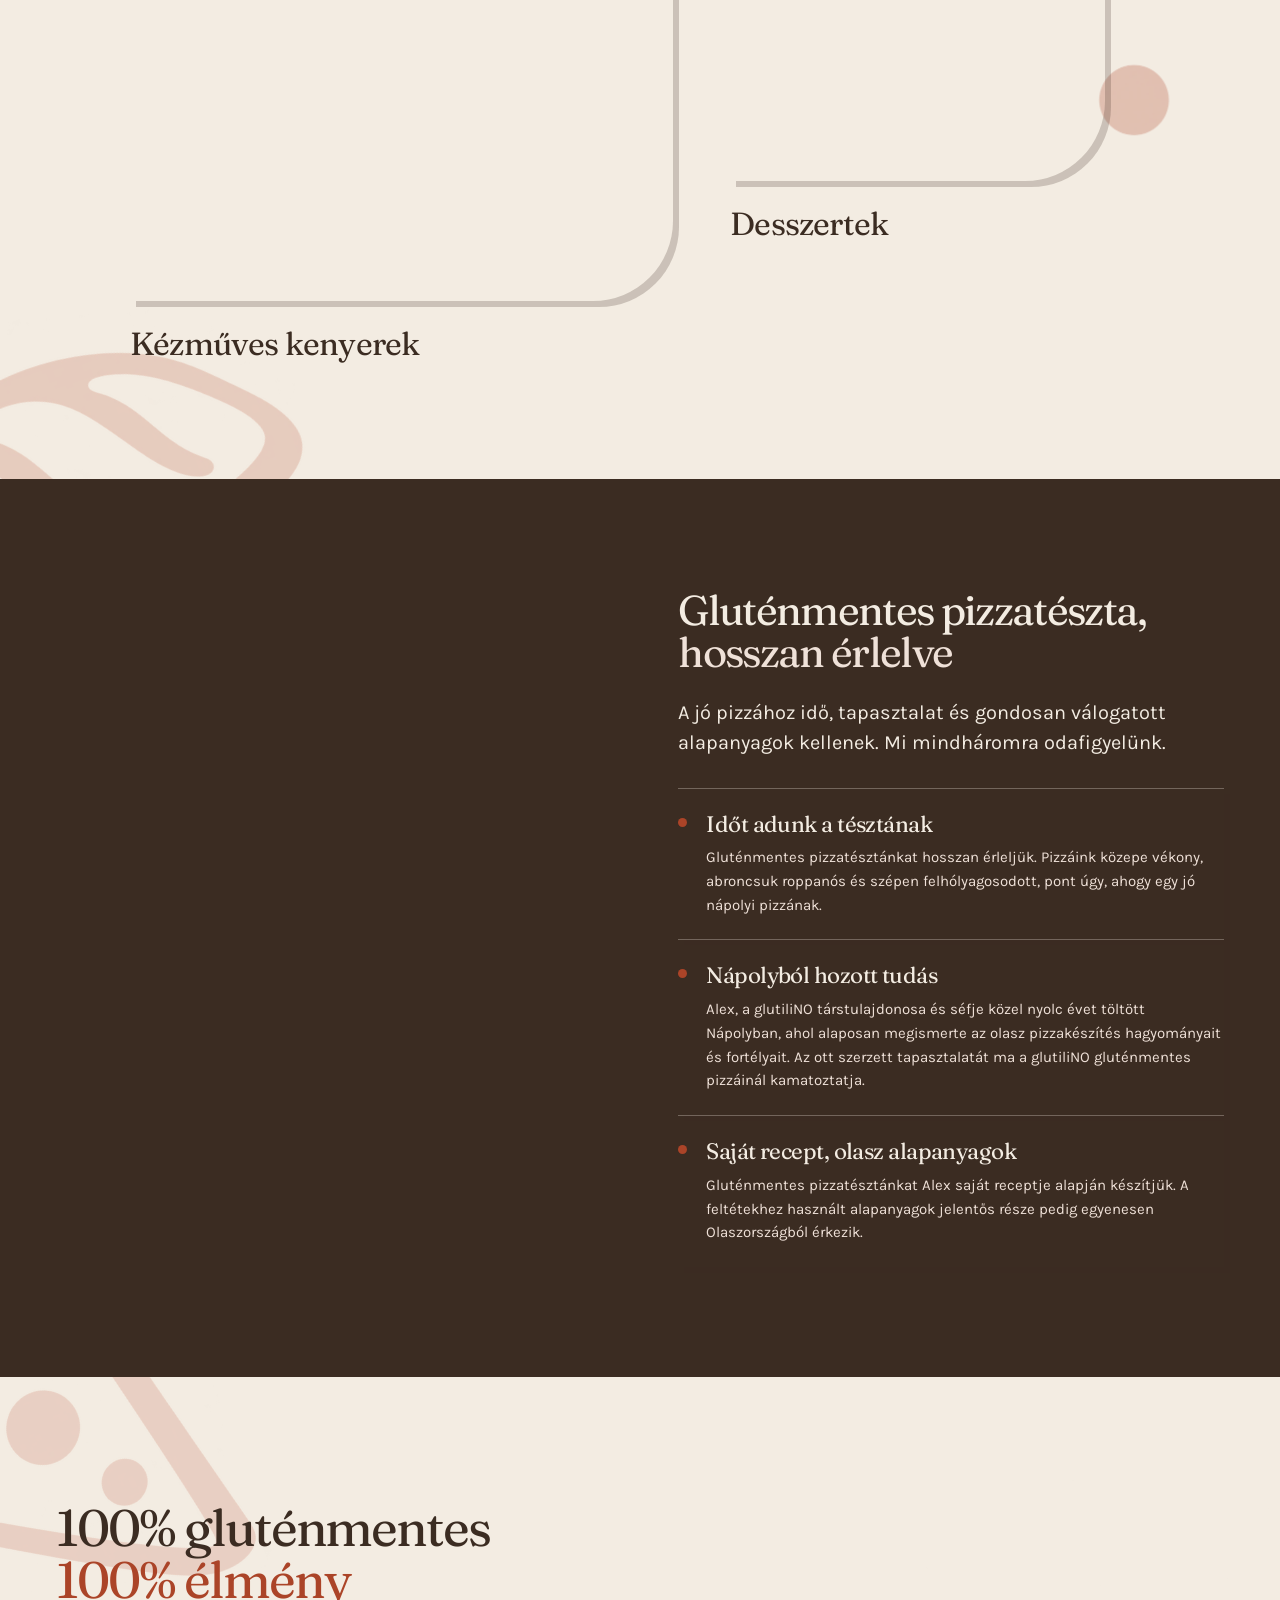
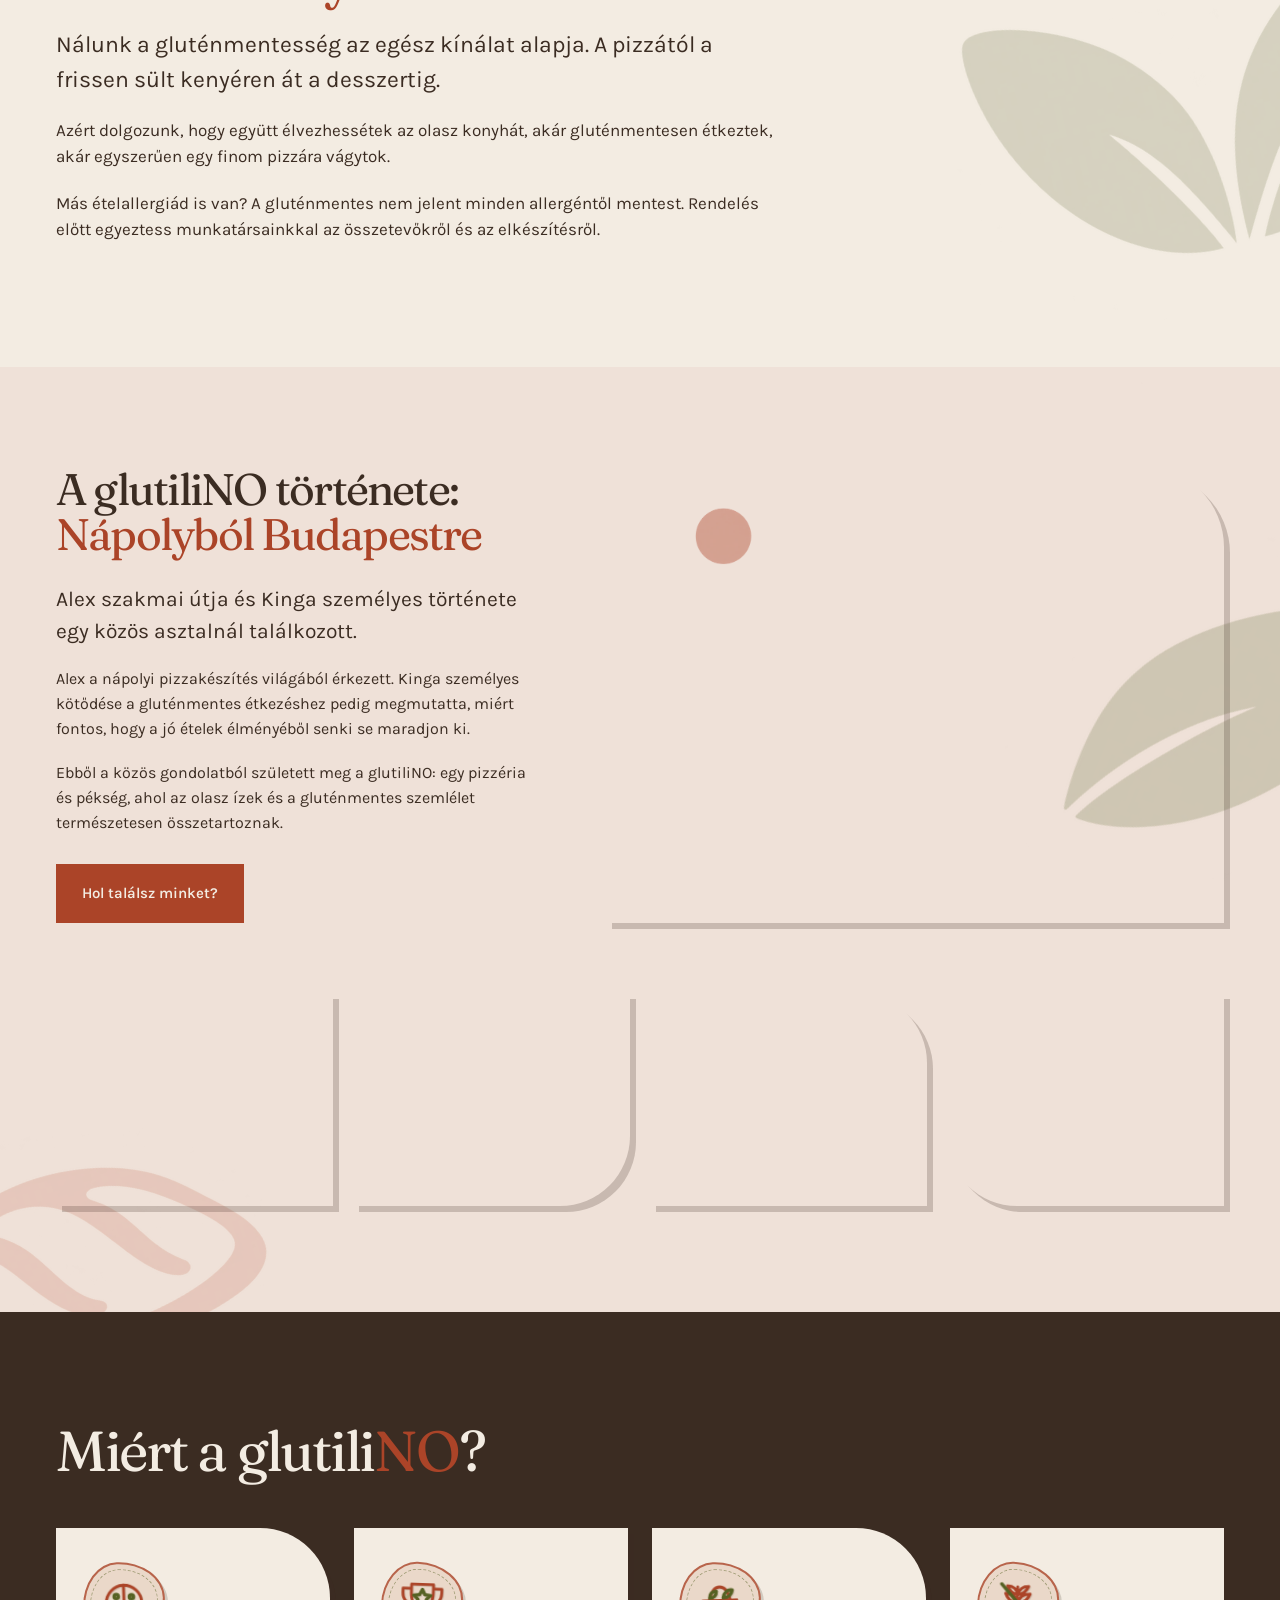
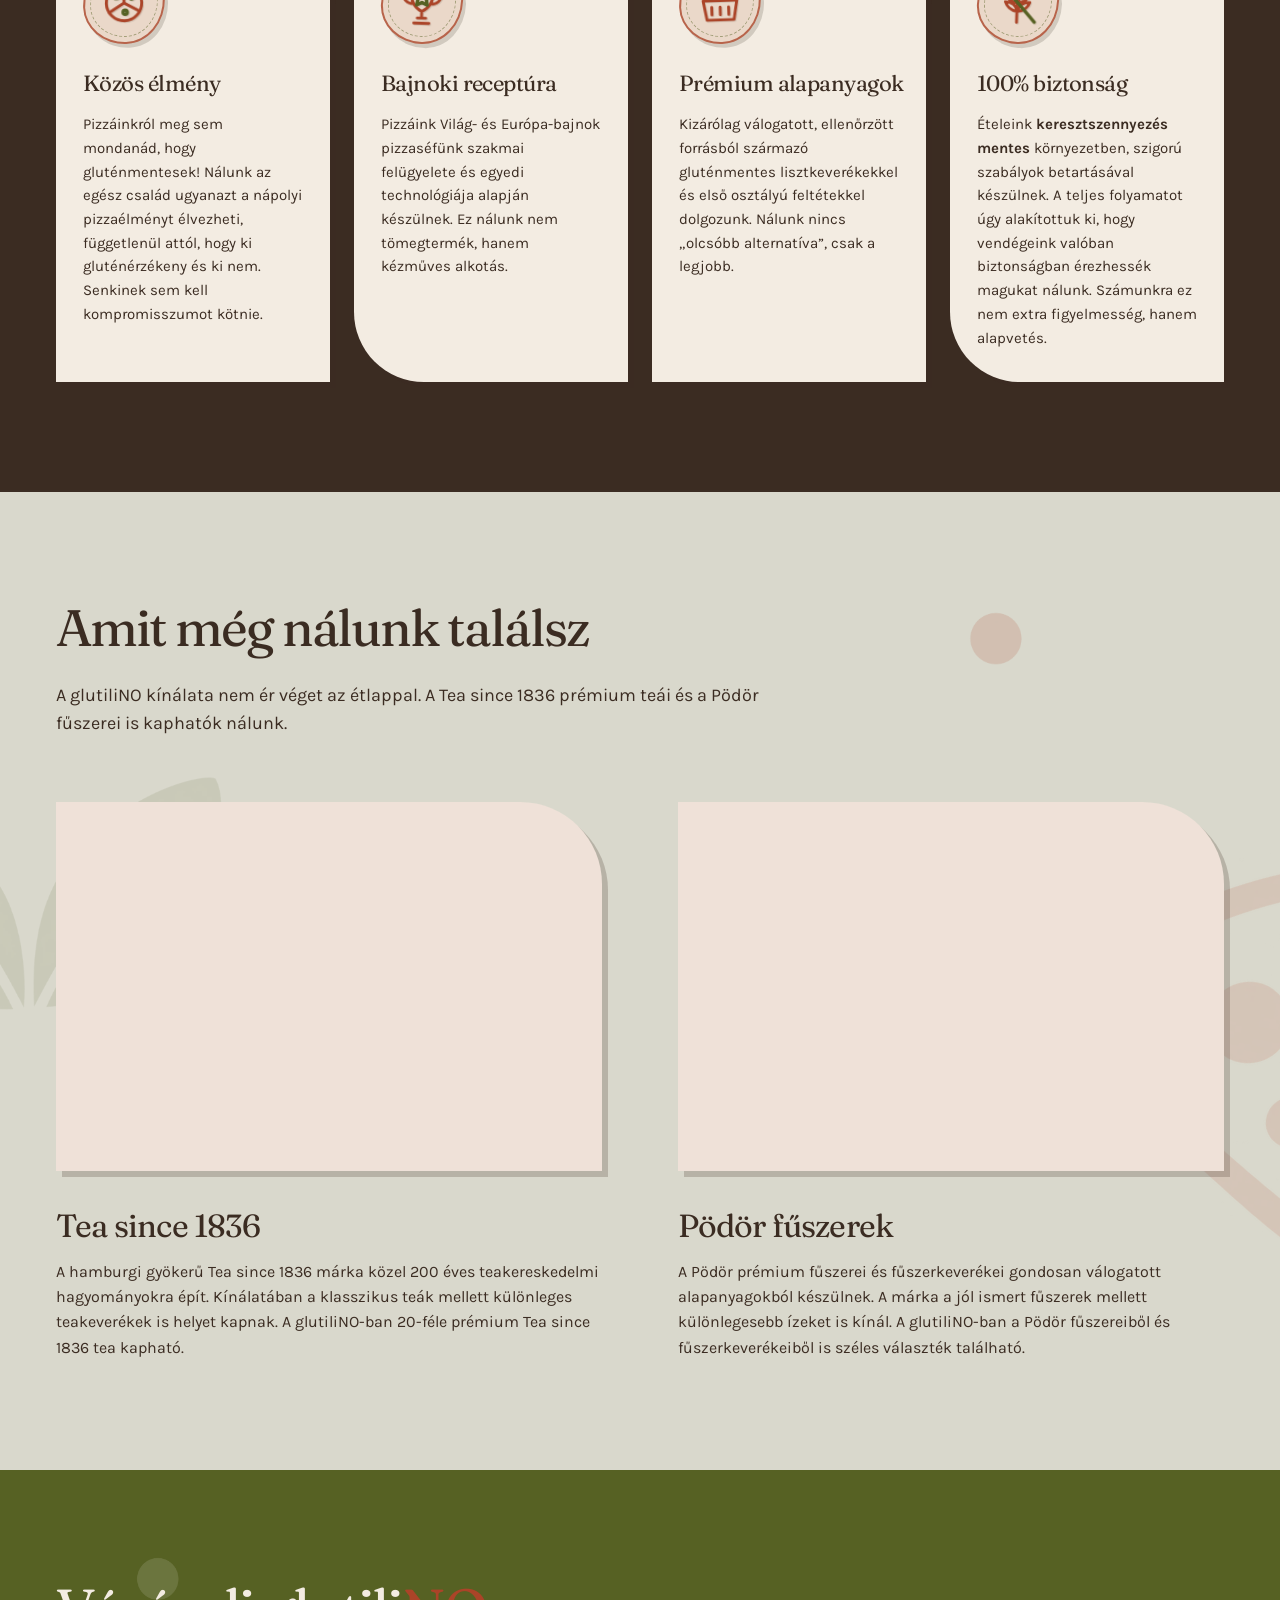
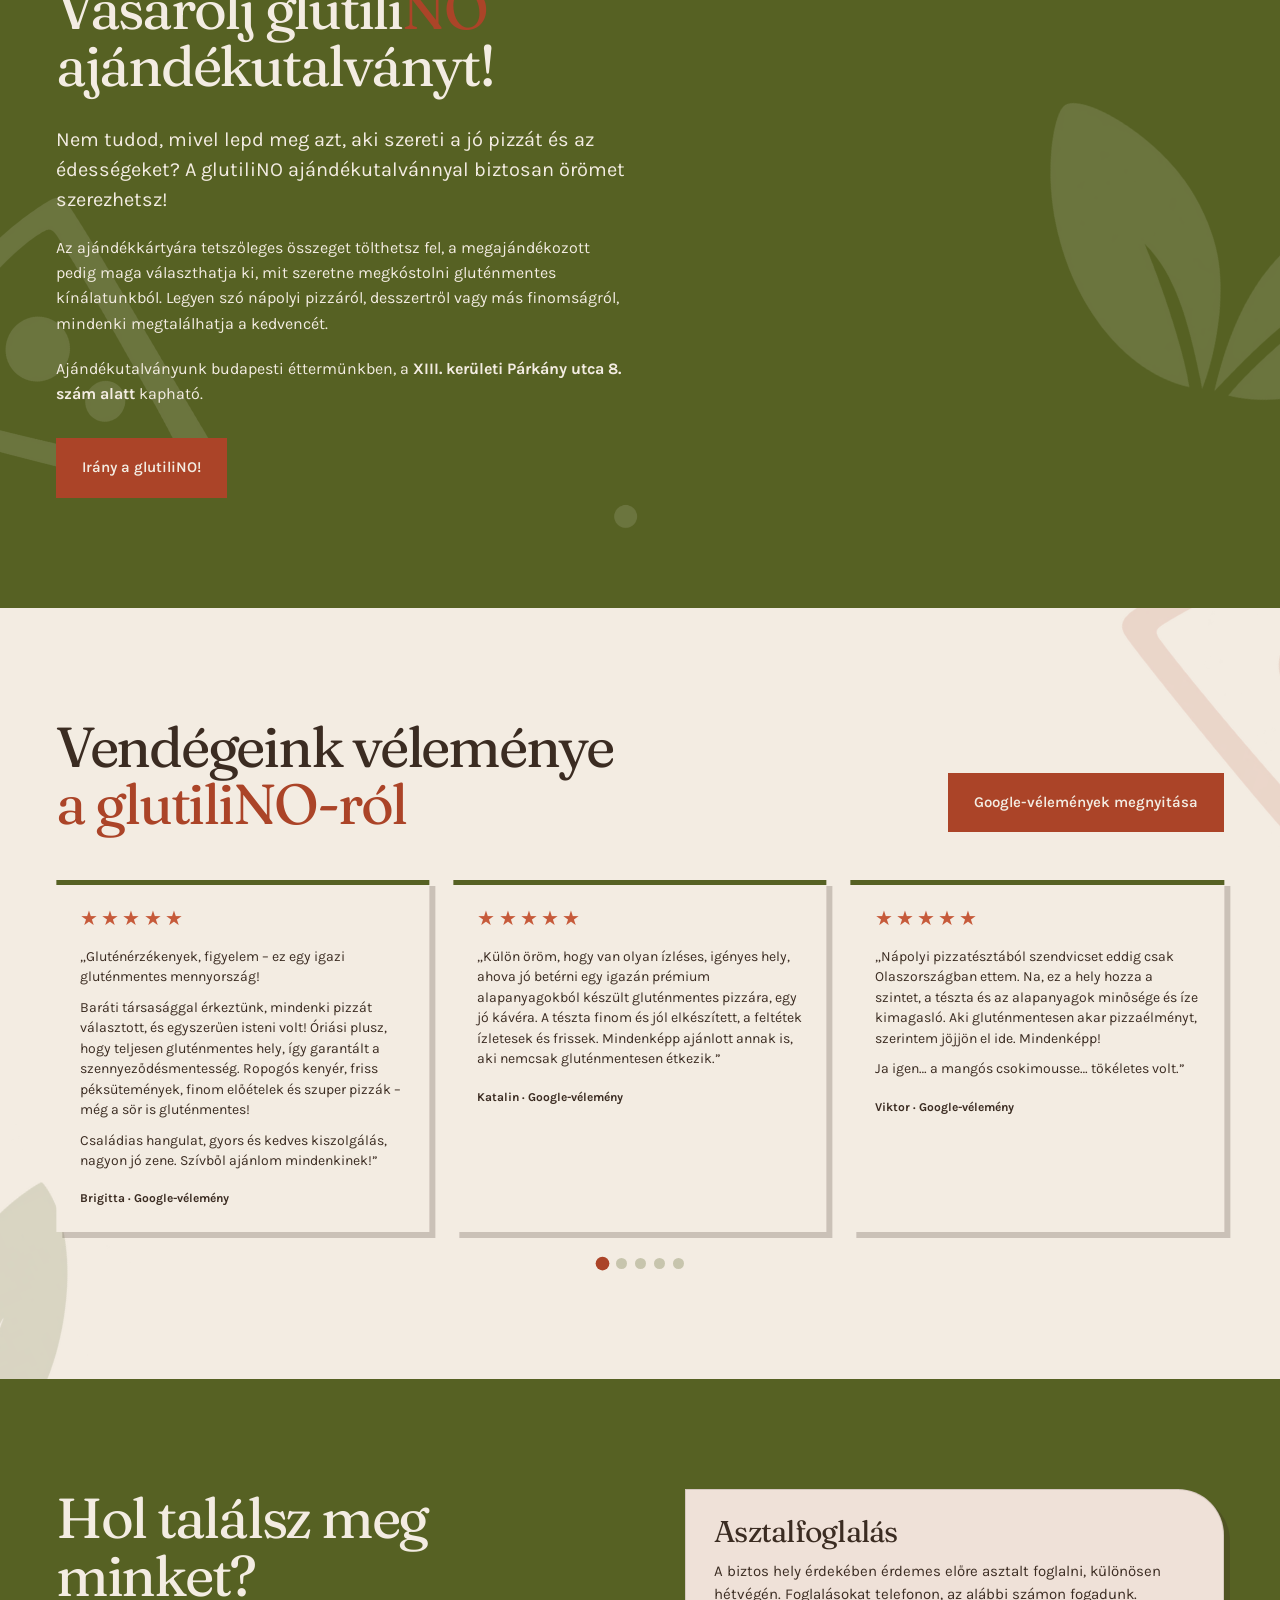
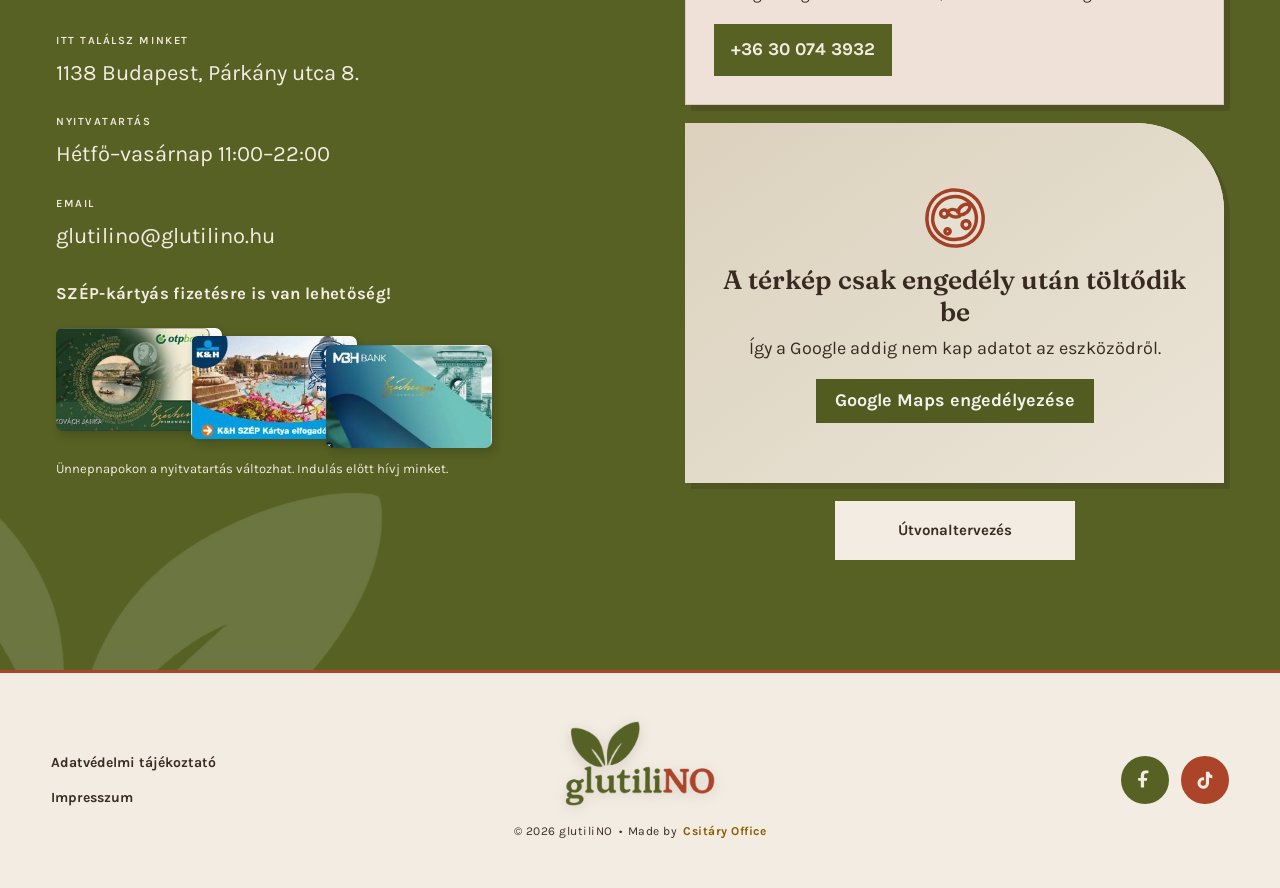
==== commit 7e3d1d44: "Synchronize latest hero and mobile rendering: index.html" ====
--- a/index.html
+++ b/index.html
@@ -26,13 +26,13 @@
 <link rel="preload" href="assets/fonts/font-2.woff2" as="font" type="font/woff2" crossorigin>
 <link rel="preload" href="assets/fonts/callonsky-demo.otf" as="font" type="font/otf" crossorigin>
 <link rel="preload" href="assets/fonts/callonsky-hu.otf" as="font" type="font/otf" crossorigin>
-<link rel="stylesheet" href="assets/style.css?v=94">
-<link rel="stylesheet" href="assets/fixes-v94.css?v=94">
-<link rel="stylesheet" href="assets/fixes-v96.css?v=98">
+<link rel="stylesheet" href="assets/style.css?v=99">
+<link rel="stylesheet" href="assets/fixes-v94.css?v=99">
+<link rel="stylesheet" href="assets/fixes-v96.css?v=99">
 <link rel="stylesheet" href="assets/cookie-consent.css?v=3">
 <script src="assets/consent-default.js?v=2"></script>
 <script type="application/ld+json">{"@context":"https://schema.org","@type":"Restaurant","@id":"https://www.glutilino.hu/#etterem","name":"glutiliNO","description":"100% gluténmentes pizzéria és pékség Budapesten, nápolyi pizzákkal, kézműves kenyerekkel és desszertekkel.","url":"https://www.glutilino.hu/","image":"https://www.glutilino.hu/assets/social.jpg","telephone":"+36300743932","email":"glutilino@glutilino.hu","address":{"@type":"PostalAddress","streetAddress":"Párkány utca 8.","postalCode":"1138","addressLocality":"Budapest","addressCountry":"HU"},"servesCuisine":"Olasz","acceptsReservations":true,"hasMenu":"https://www.glutilino.hu/etlap.html","sameAs":["https://www.facebook.com/people/Glutilino/61583295550470/","https://www.tiktok.com/@glutilino"],"openingHoursSpecification":[{"@type":"OpeningHoursSpecification","dayOfWeek":["Monday","Tuesday","Wednesday","Thursday","Friday","Saturday","Sunday"],"opens":"11:00","closes":"22:00"}]}</script>
-<script src="assets/app.js?v=98" defer>
+<script src="assets/app.js?v=99" defer>
 </script>
 <script src="assets/cookie-consent.js?v=3" defer></script>
 </head>
--- a/assets/fixes-v96.css
+++ b/assets/fixes-v96.css
@@ -293,13 +293,26 @@
     margin-bottom: clamp(42px, 6.5svh, 60px) !important;
   }
 
-  .hero .hero-copy > .hero-description-mobile {
+  .hero .hero-copy > .hero-description {
     margin-top: 0 !important;
   }
 
   .hero .hero-actions {
     margin-top: clamp(38px, 5.5svh, 52px) !important;
   }
+}
+
+@keyframes hero-title-reveal {
+  from { opacity: 0; transform: translateY(6px); }
+  to { opacity: 1; transform: translateY(0); }
+}
+
+.hero h1.hero-title-ready {
+  animation: hero-title-reveal .28s ease-out both;
+}
+
+@media (prefers-reduced-motion: reduce) {
+  .hero h1.hero-title-ready { animation: none; }
 }
 
 @media (max-width: 380px), (max-width: 760px) and (max-height: 700px) {
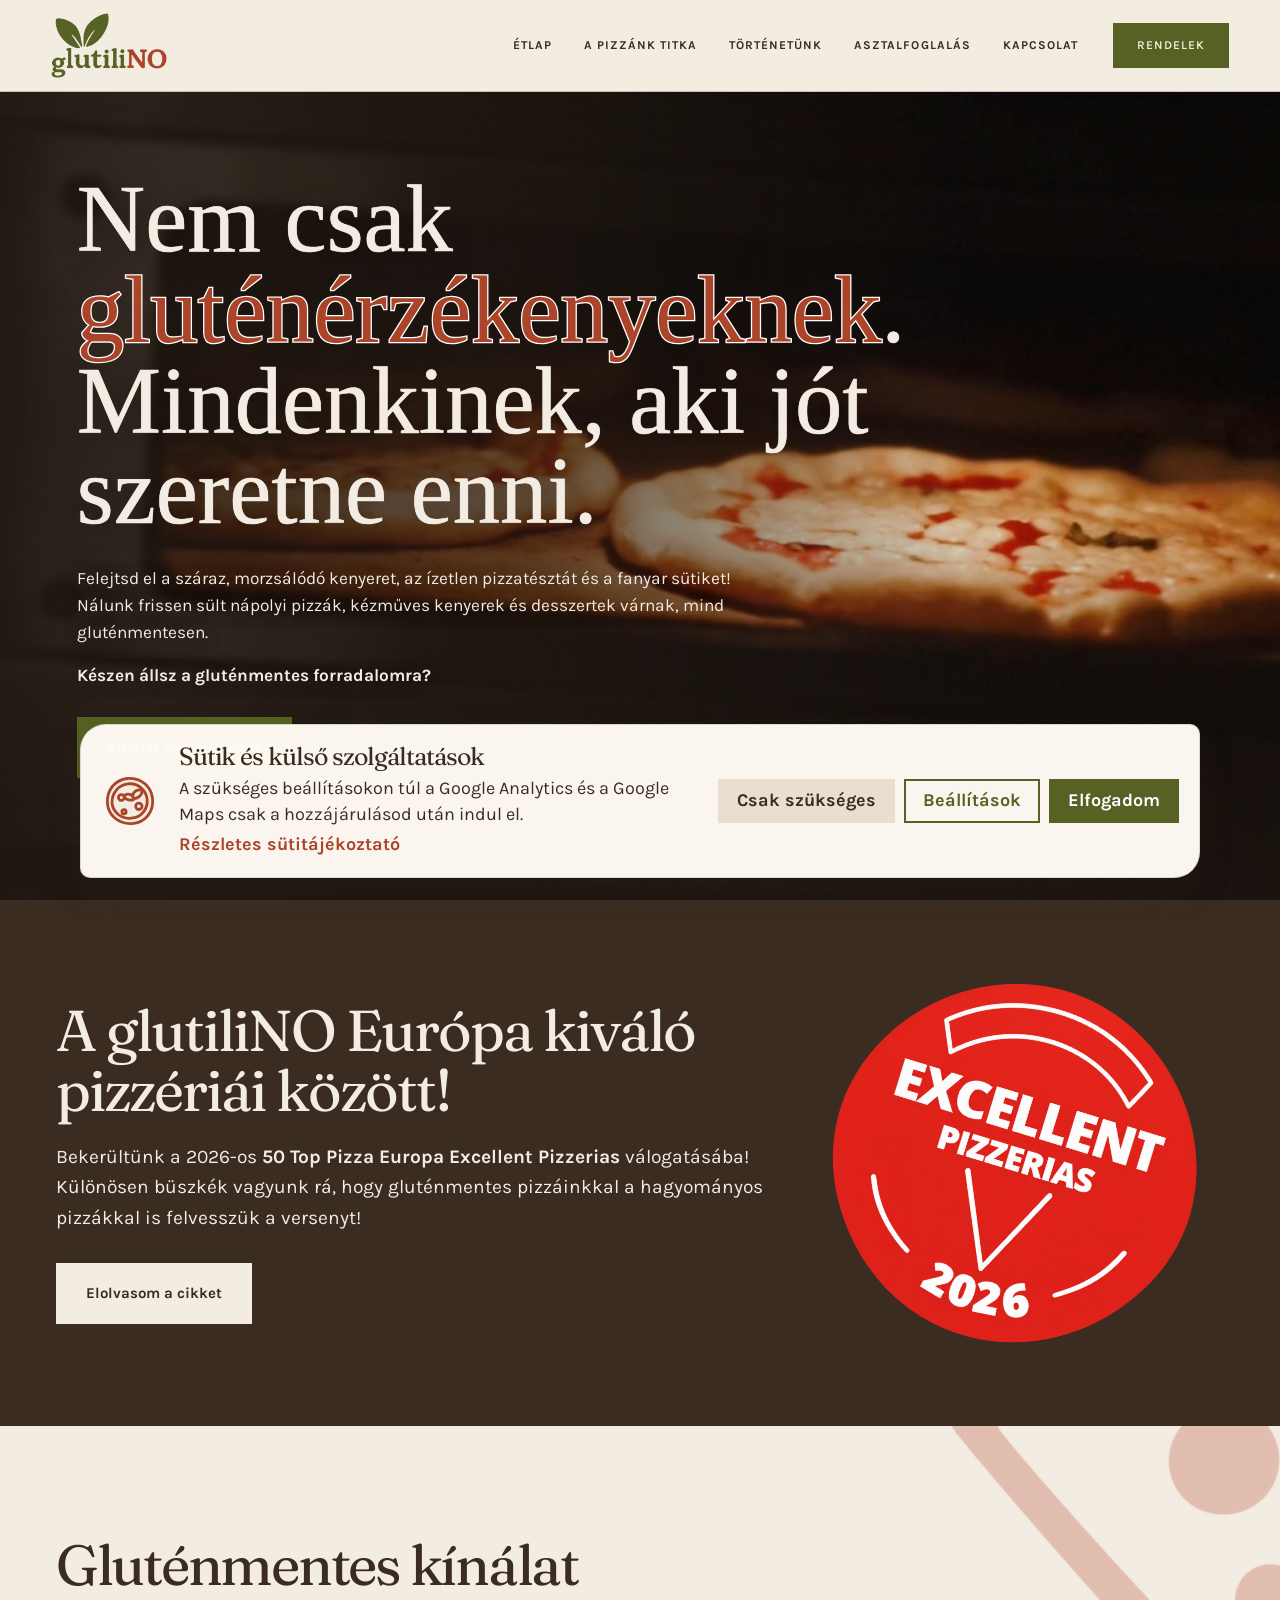
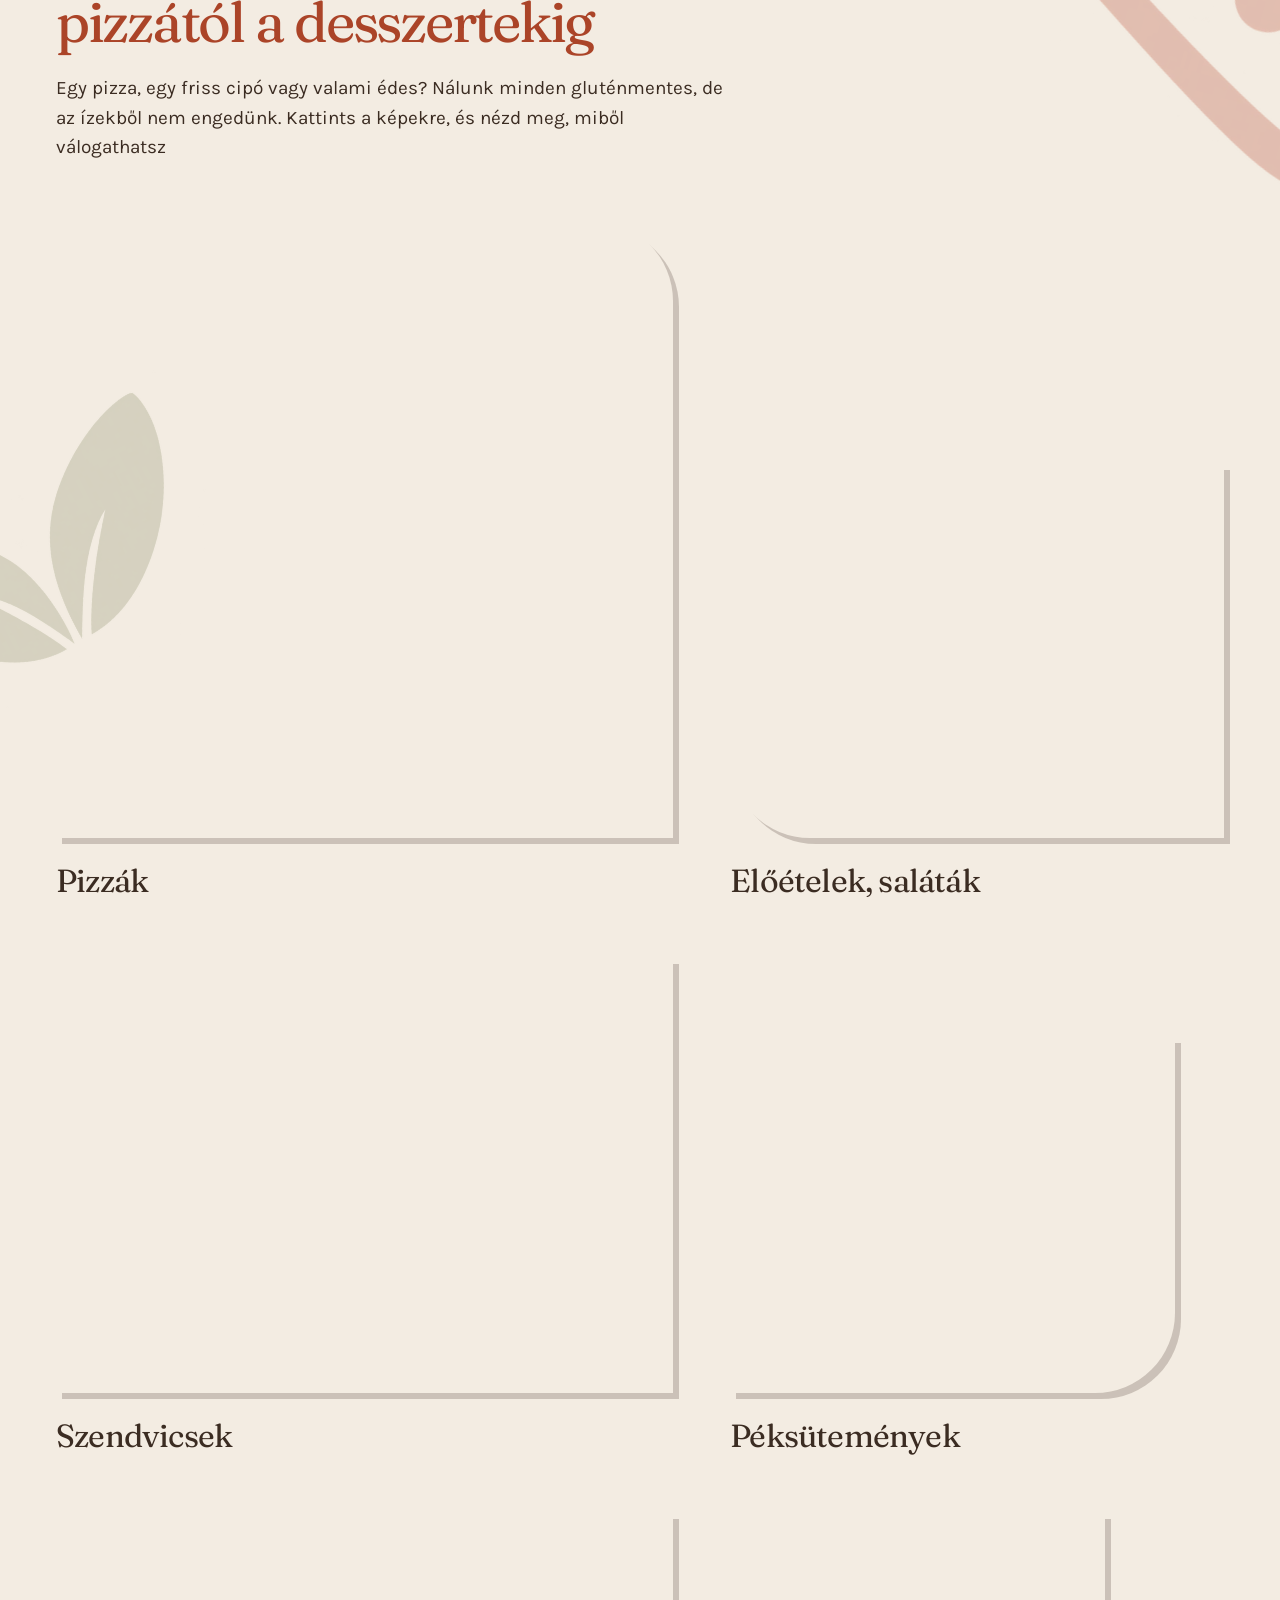
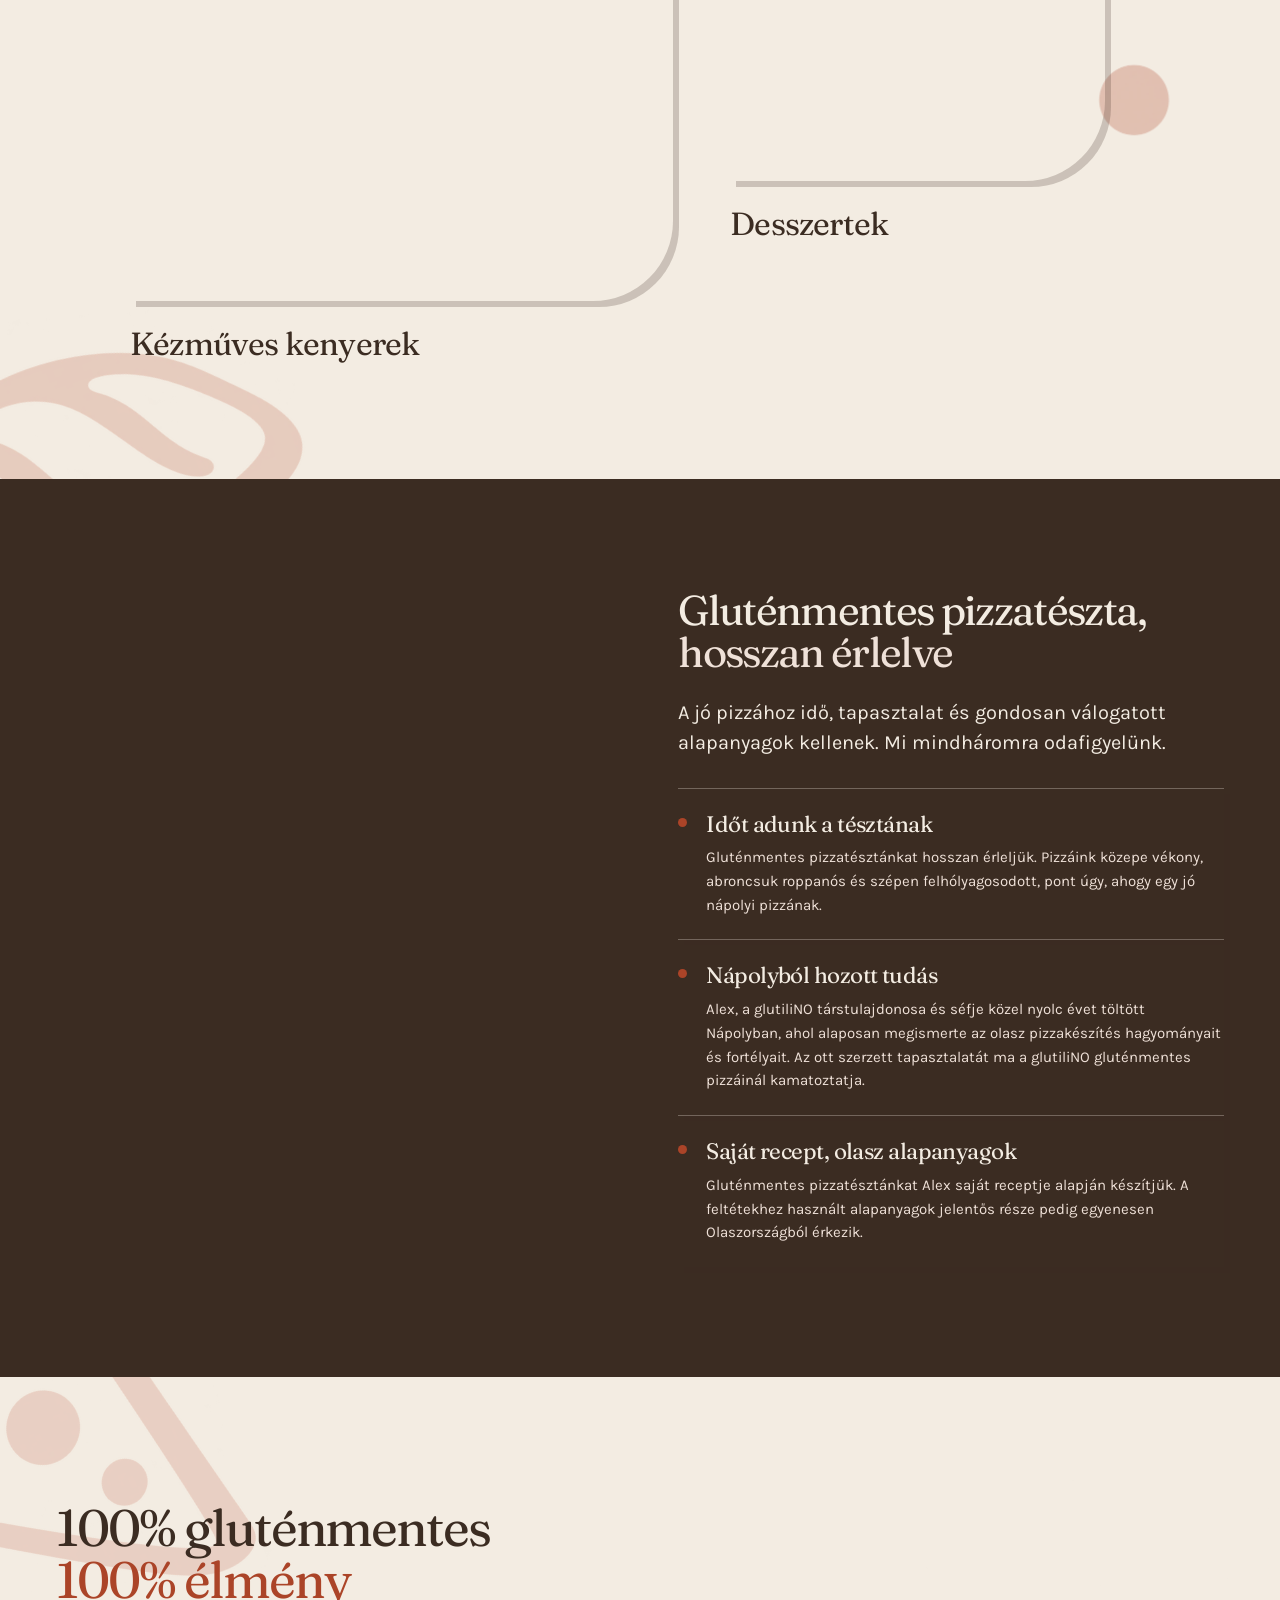
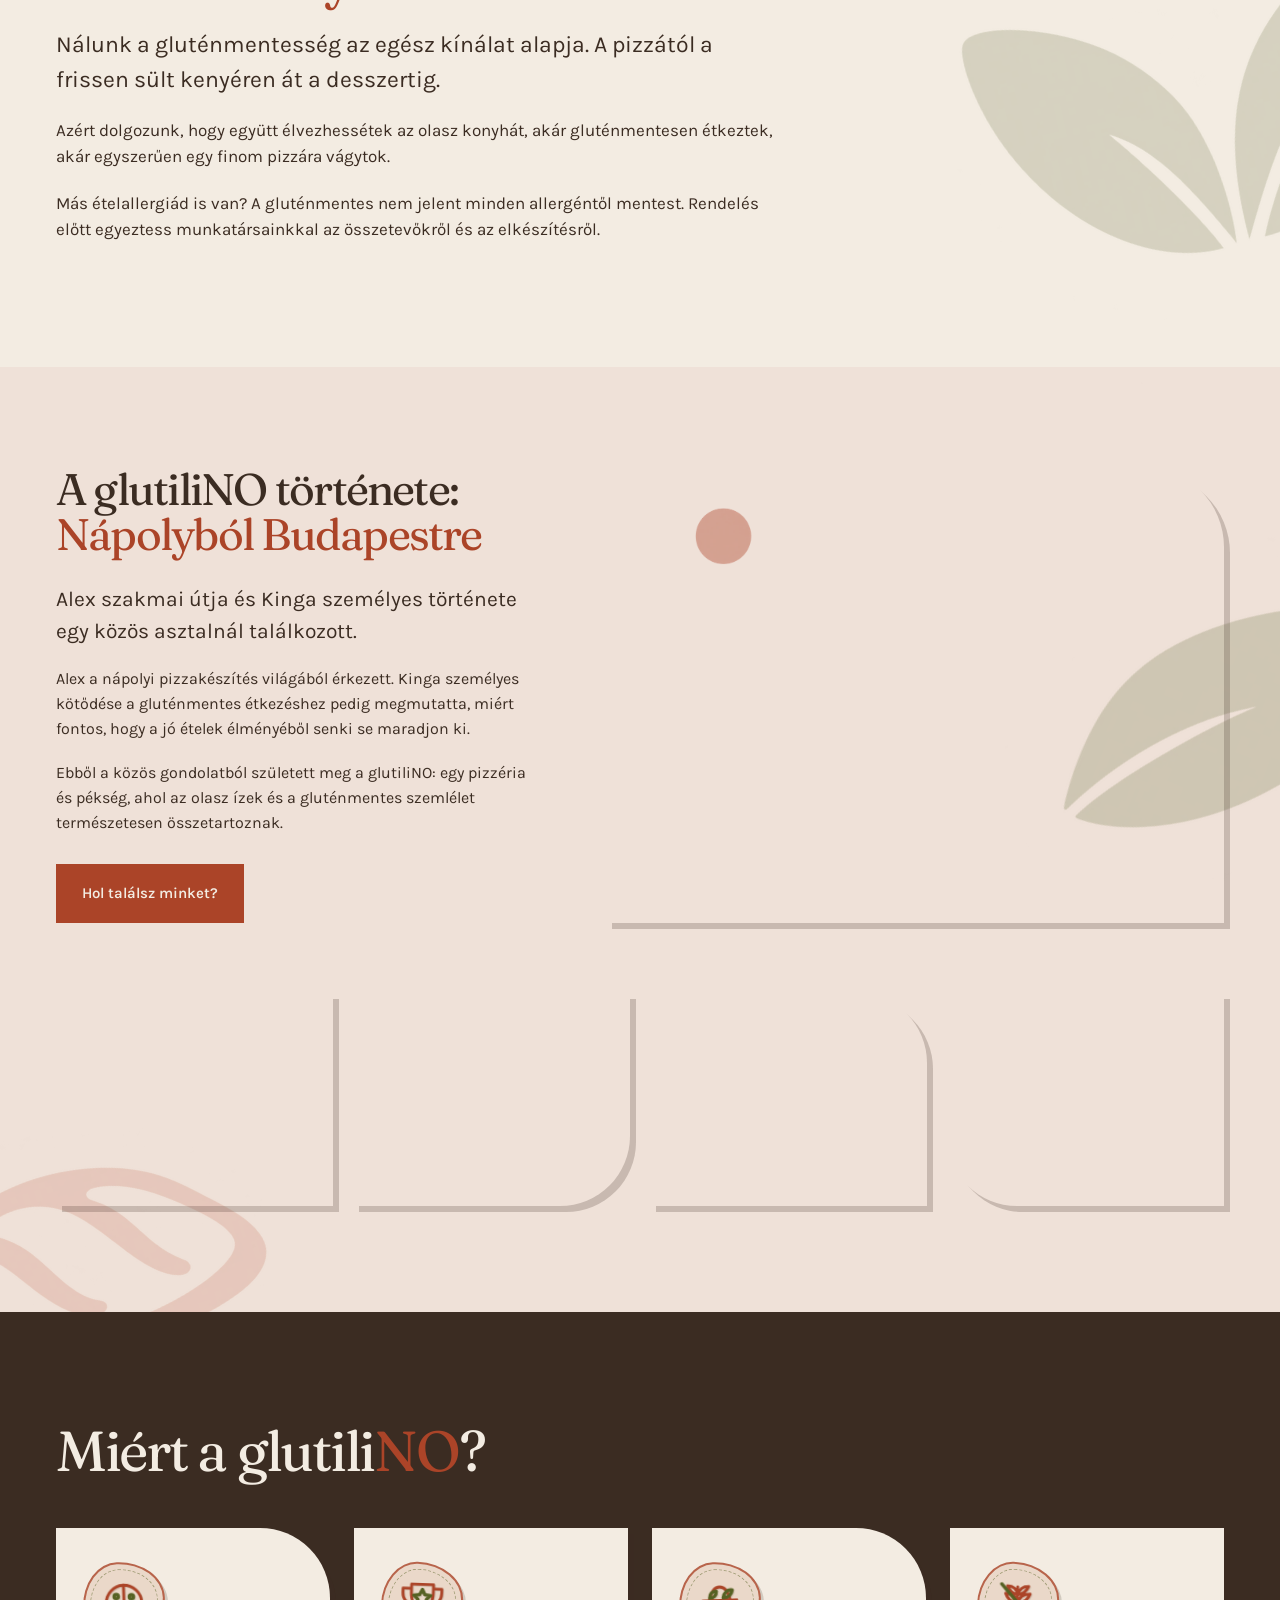
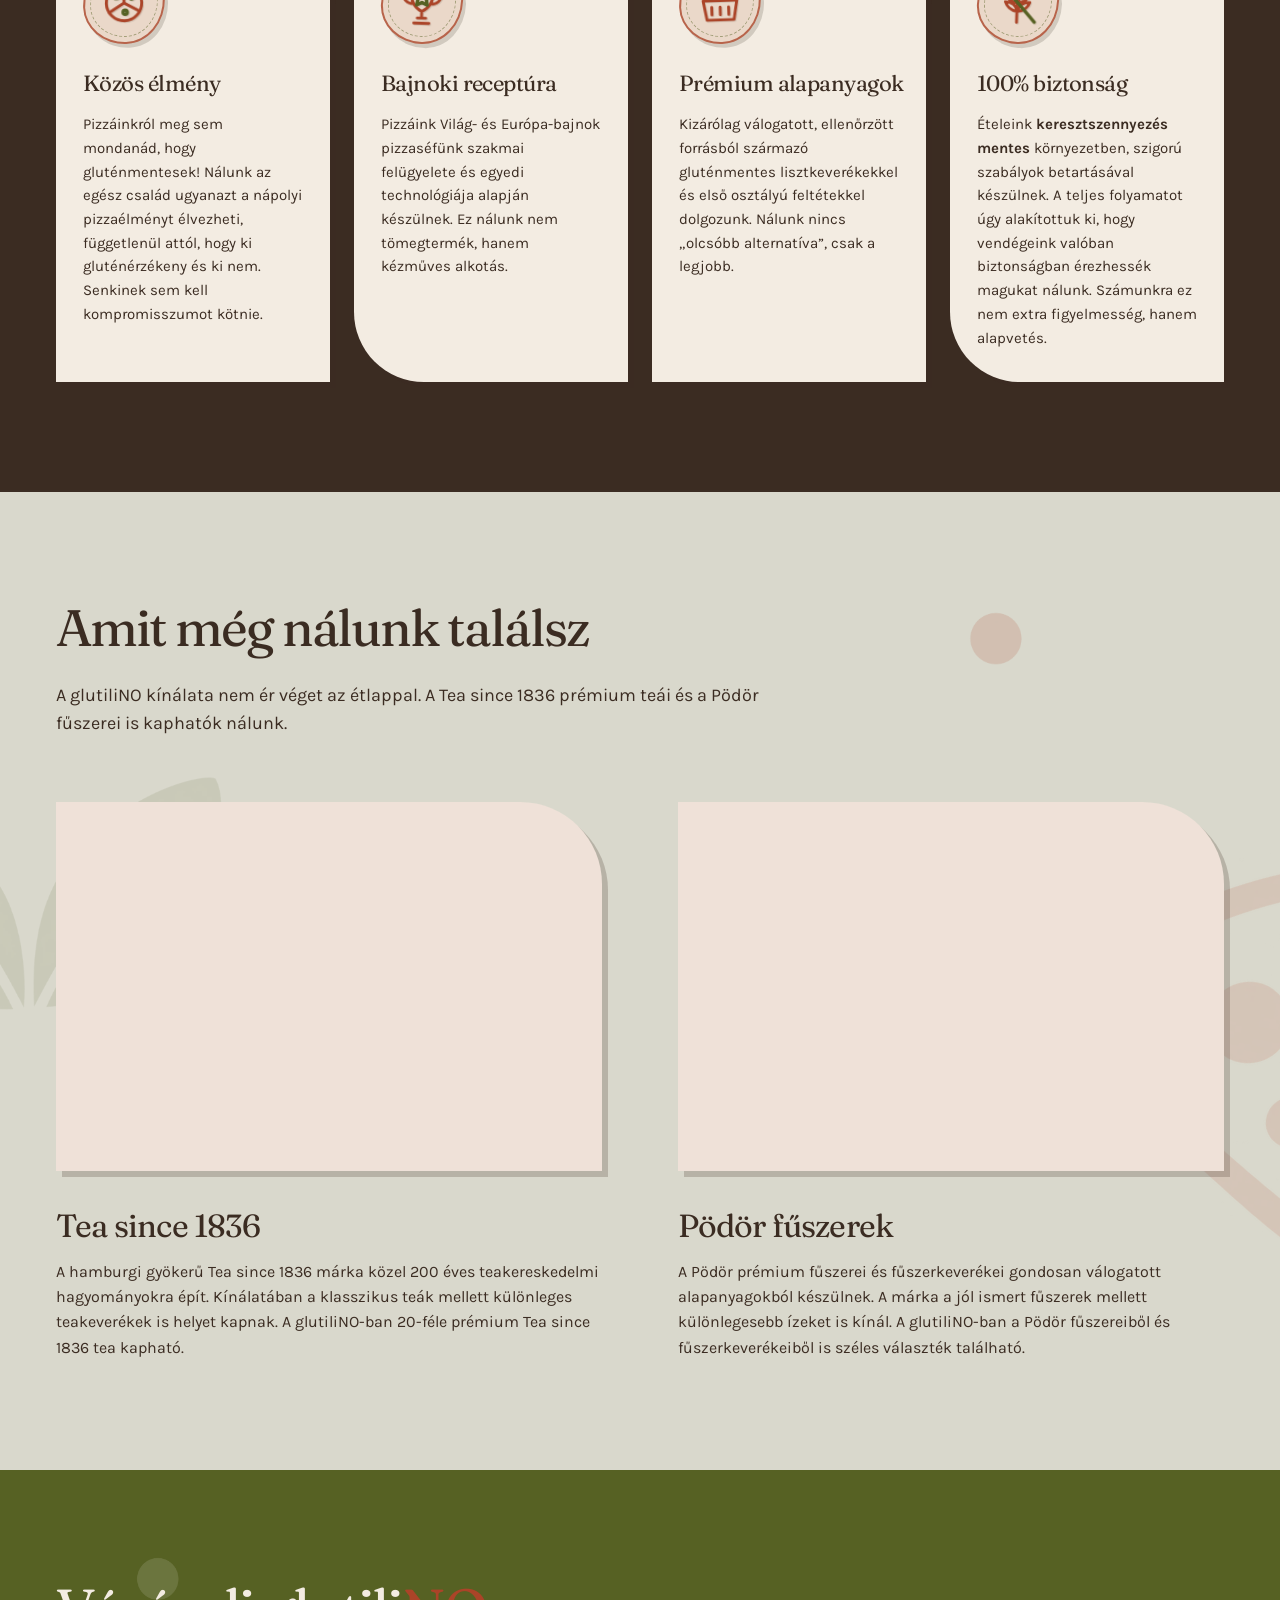
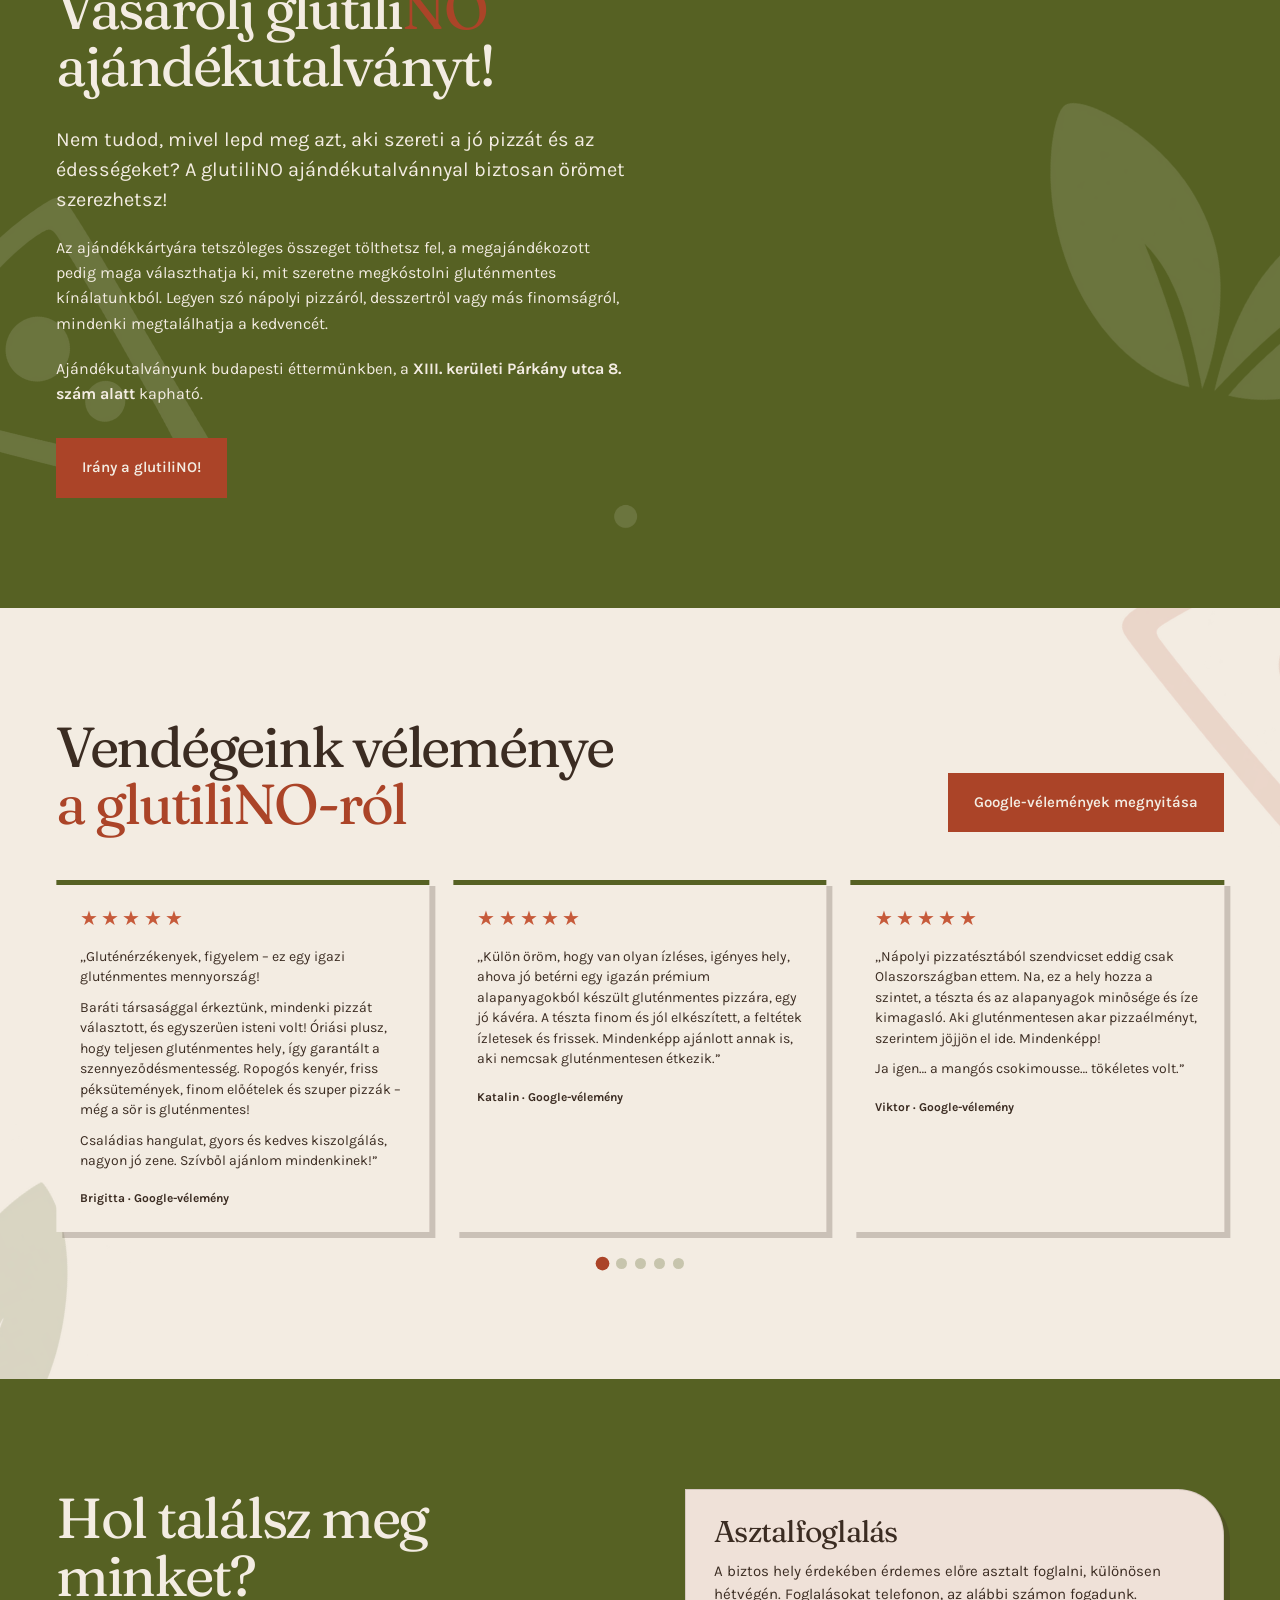
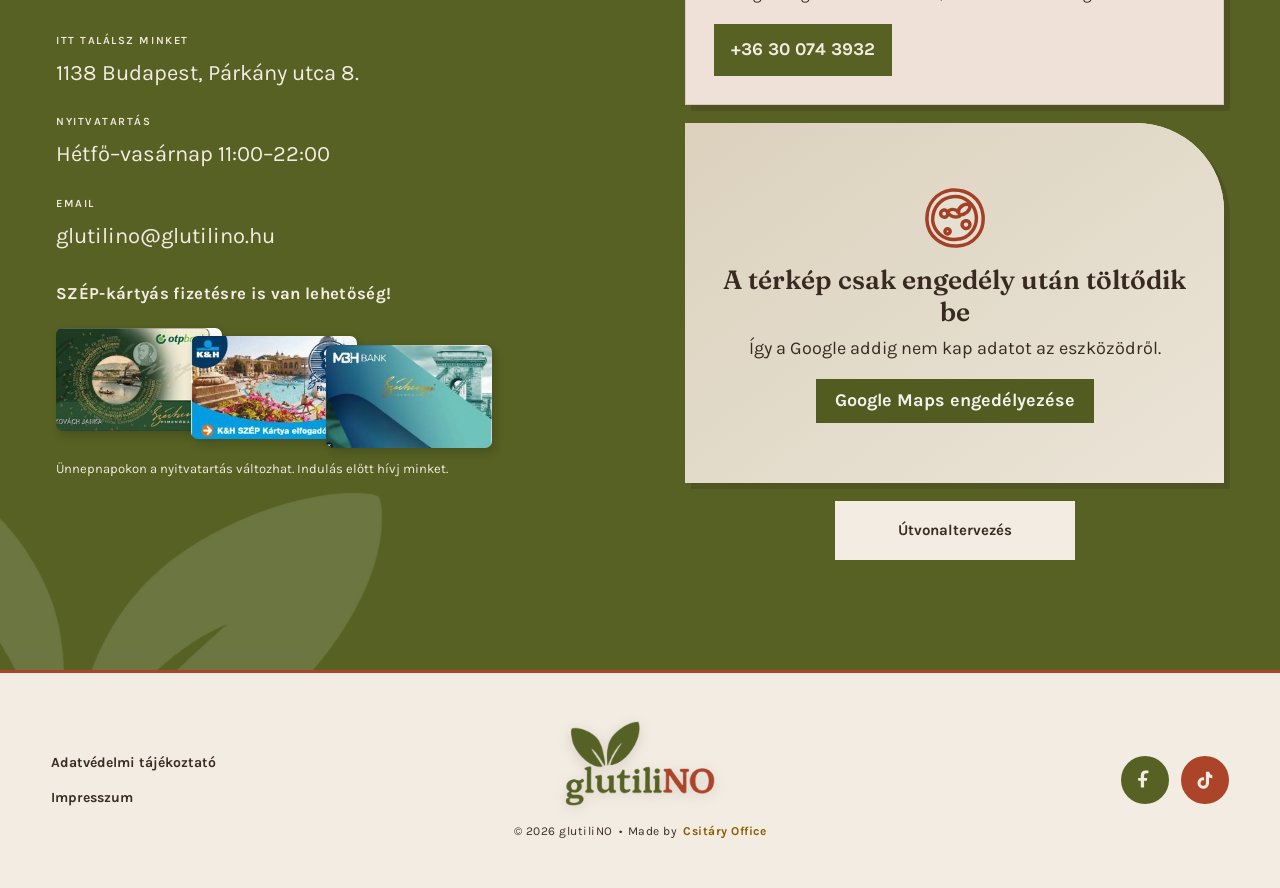
==== commit 62b6018f: "Fix hero loading and update dairy-free dessert labels" ====
--- a/index.html
+++ b/index.html
@@ -1,5 +1,5 @@
 <!doctype html>
-<html lang="hu">
+<html lang="hu" class="hero-font-pending">
 <head>
 <meta charset="utf-8">
 <meta name="viewport" content="width=device-width, initial-scale=1">
@@ -22,17 +22,17 @@
 <meta property="og:image:alt" content="glutiliNO gluténmentes pizza">
 <meta name="twitter:card" content="summary_large_image">
 <link rel="icon" href="assets/favicon.png" type="image/png">
+<link rel="preload" href="assets/fonts/callonsky-web.otf?v=104" as="font" type="font/otf" crossorigin fetchpriority="high">
 <link rel="preload" href="assets/fonts/font-0.woff2" as="font" type="font/woff2" crossorigin>
 <link rel="preload" href="assets/fonts/font-2.woff2" as="font" type="font/woff2" crossorigin>
-<link rel="preload" href="assets/fonts/callonsky-demo.otf" as="font" type="font/otf" crossorigin>
-<link rel="preload" href="assets/fonts/callonsky-hu.otf" as="font" type="font/otf" crossorigin>
-<link rel="stylesheet" href="assets/style.css?v=99">
-<link rel="stylesheet" href="assets/fixes-v94.css?v=99">
-<link rel="stylesheet" href="assets/fixes-v96.css?v=99">
+<link rel="stylesheet" href="assets/style.css?v=107">
+<link rel="stylesheet" href="assets/fixes-v94.css?v=102">
+<link rel="stylesheet" href="assets/fixes-v96.css?v=102">
 <link rel="stylesheet" href="assets/cookie-consent.css?v=3">
 <script src="assets/consent-default.js?v=2"></script>
 <script type="application/ld+json">{"@context":"https://schema.org","@type":"Restaurant","@id":"https://www.glutilino.hu/#etterem","name":"glutiliNO","description":"100% gluténmentes pizzéria és pékség Budapesten, nápolyi pizzákkal, kézműves kenyerekkel és desszertekkel.","url":"https://www.glutilino.hu/","image":"https://www.glutilino.hu/assets/social.jpg","telephone":"+36300743932","email":"glutilino@glutilino.hu","address":{"@type":"PostalAddress","streetAddress":"Párkány utca 8.","postalCode":"1138","addressLocality":"Budapest","addressCountry":"HU"},"servesCuisine":"Olasz","acceptsReservations":true,"hasMenu":"https://www.glutilino.hu/etlap.html","sameAs":["https://www.facebook.com/people/Glutilino/61583295550470/","https://www.tiktok.com/@glutilino"],"openingHoursSpecification":[{"@type":"OpeningHoursSpecification","dayOfWeek":["Monday","Tuesday","Wednesday","Thursday","Friday","Saturday","Sunday"],"opens":"11:00","closes":"22:00"}]}</script>
-<script src="assets/app.js?v=99" defer>
+<script src="assets/hero-font-ready.js?v=4" defer></script>
+<script src="assets/app.js?v=102" defer>
 </script>
 <script src="assets/cookie-consent.js?v=3" defer></script>
 </head>
@@ -64,13 +64,13 @@
 </header>
 <main id="tartalom">
 <section class="hero hero-brand" aria-labelledby="hero-title">
-<video class="hero-video" autoplay muted loop playsinline preload="metadata" poster="assets/hero-poster-v6.webp" aria-hidden="true" tabindex="-1" data-desktop="assets/hero-desktop-v23.mp4" data-mobile="assets/hero-mobile-v23.mp4">
+<video class="hero-video" autoplay muted loop playsinline preload="auto" poster="assets/hero-poster-clean.jpg" aria-hidden="true" tabindex="-1" data-desktop="assets/hero-desktop-v23.mp4" data-mobile="assets/hero-mobile-v23.mp4">
 </video>
 <div class="hero-overlay" aria-hidden="true">
 </div>
 <div class="hero-content">
-<div class="hero-copy">
-<h1 id="hero-title" hidden><span class="hero-title-opening">Nem csak</span> <span class="hero-accent">gluténérzékenyeknek</span>.
+<div class="hero-copy" hidden>
+<h1 id="hero-title"><span class="hero-title-opening">Nem csak</span> <span class="hero-accent">gluténérzékenyeknek</span>.
 <br><span class="hero-title-closing"><span>Mindenkinek, aki</span> <span>jót szeretne enni.</span></span></h1>
 <p class="hero-description" data-desktop-text="Felejtsd el a száraz, morzsálódó kenyeret, az ízetlen pizzatésztát és a fanyar sütiket! Nálunk frissen sült nápolyi pizzák, kézműves kenyerek és desszertek várnak, mind gluténmentesen." data-mobile-text="Felejtsd el a száraz, morzsálódó kenyeret, az ízetlen pizzatésztát és a fanyar sütiket! Nálunk nápolyi stílusú pizzák, kézműves kenyerek és desszertek várnak, mind gluténmentesen." hidden></p>
 <p class="hero-question">
--- a/assets/style.css
+++ b/assets/style.css
@@ -1,14 +1,3 @@
-@font-face {
-  font-family: 'Callonsky Script HU';
-  font-style: normal;
-  font-weight: 400;
-  font-display: block;
-  src: url(fonts/callonsky-hu.otf) format('opentype');
-  unicode-range: U+00C1, U+00C9, U+00CD, U+00D3, U+00D6, U+00DA, U+00DC,
-    U+00E1, U+00E9, U+00ED, U+00F3, U+00F6, U+00FA, U+00FC,
-    U+0150-0151, U+0170-0171;
-}
-
 /* v92: stabil mobil célugrás, hangsúlyos mobil hero, javított asztali étlap-fullscreen */
 #kapcsolat,
 #asztalfoglalas {
@@ -200,12 +189,68 @@
   }
 }
 
+/* v105: dairy-free menu labels */
+.dairy-free-ribbon {
+  position: absolute;
+  left: 18px;
+  right: auto;
+  bottom: 18px;
+  z-index: 3;
+  display: inline-flex;
+  align-items: center;
+  gap: 9px;
+  padding: 10px 14px;
+  border-radius: 999px;
+  background: #3B2C22;
+  color: #fff;
+  box-shadow: 0 6px 18px rgba(59, 44, 34, .24);
+  font-size: .78rem;
+  line-height: 1;
+  font-weight: 800;
+  letter-spacing: .05em;
+  text-transform: uppercase;
+}
+
+.dairy-free-ribbon svg {
+  width: 20px;
+  height: 20px;
+  flex: 0 0 auto;
+  fill: none;
+  stroke: currentColor;
+  stroke-width: 1.9;
+  stroke-linecap: round;
+  stroke-linejoin: round;
+}
+
+@media (max-width: 760px) {
+  .dairy-free-ribbon {
+    left: 12px;
+    right: auto;
+    bottom: 12px;
+    gap: 7px;
+    padding: 8px 11px;
+    font-size: .67rem;
+  }
+
+  .dairy-free-ribbon svg {
+    width: 18px;
+    height: 18px;
+  }
+}
+
 @font-face {
-  font-family: 'Callonsky Script';
+  font-family: 'Callonsky Script Web';
   font-style: normal;
   font-weight: 400;
   font-display: block;
-  src: url(fonts/callonsky-demo.otf) format('opentype');
+  src: url(fonts/callonsky-web.otf?v=104) format('opentype');
+}
+
+/* Keep the complete hero message out of the first paint until its real
+   display typeface is ready. This prevents both fallback-font ghosting and
+   the headline arriving later than the surrounding copy and buttons. */
+html.hero-font-pending .hero-copy {
+  visibility: hidden !important;
 }
 
 @font-face {
@@ -1500,7 +1545,7 @@
 
 /* v39: új hero cím, desktop CTA és kapcsolati frissítések */
 .hero h1{
-  font-family:"Callonsky Script HU","Callonsky Script",cursive;
+  font-family:"Callonsky Script Web",cursive;
   font-weight:400;
   font-style:normal;
   font-synthesis:none;
--- a/assets/fixes-v96.css
+++ b/assets/fixes-v96.css
@@ -307,6 +307,10 @@
   to { opacity: 1; transform: translateY(0); }
 }
 
+#hero-title:not(.hero-title-ready) {
+  visibility: hidden !important;
+}
+
 .hero h1.hero-title-ready {
   animation: hero-title-reveal .28s ease-out both;
 }
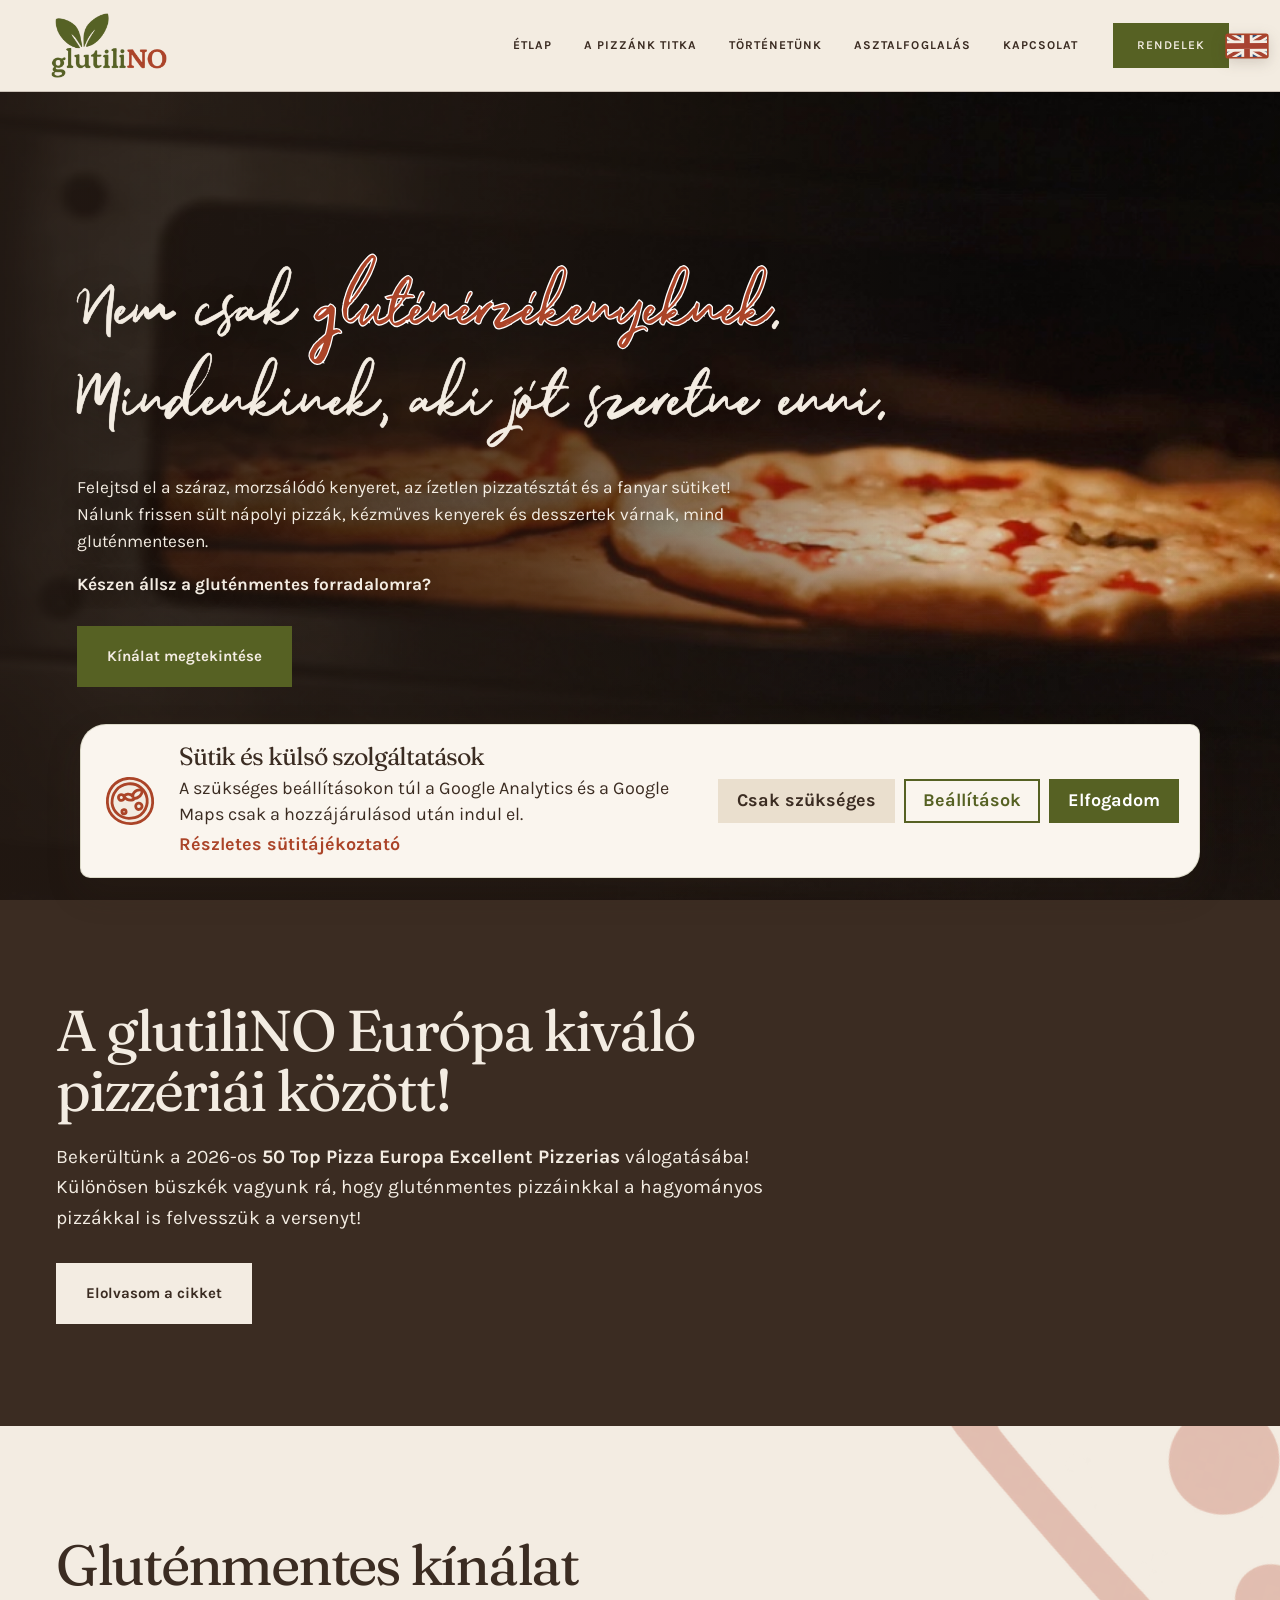
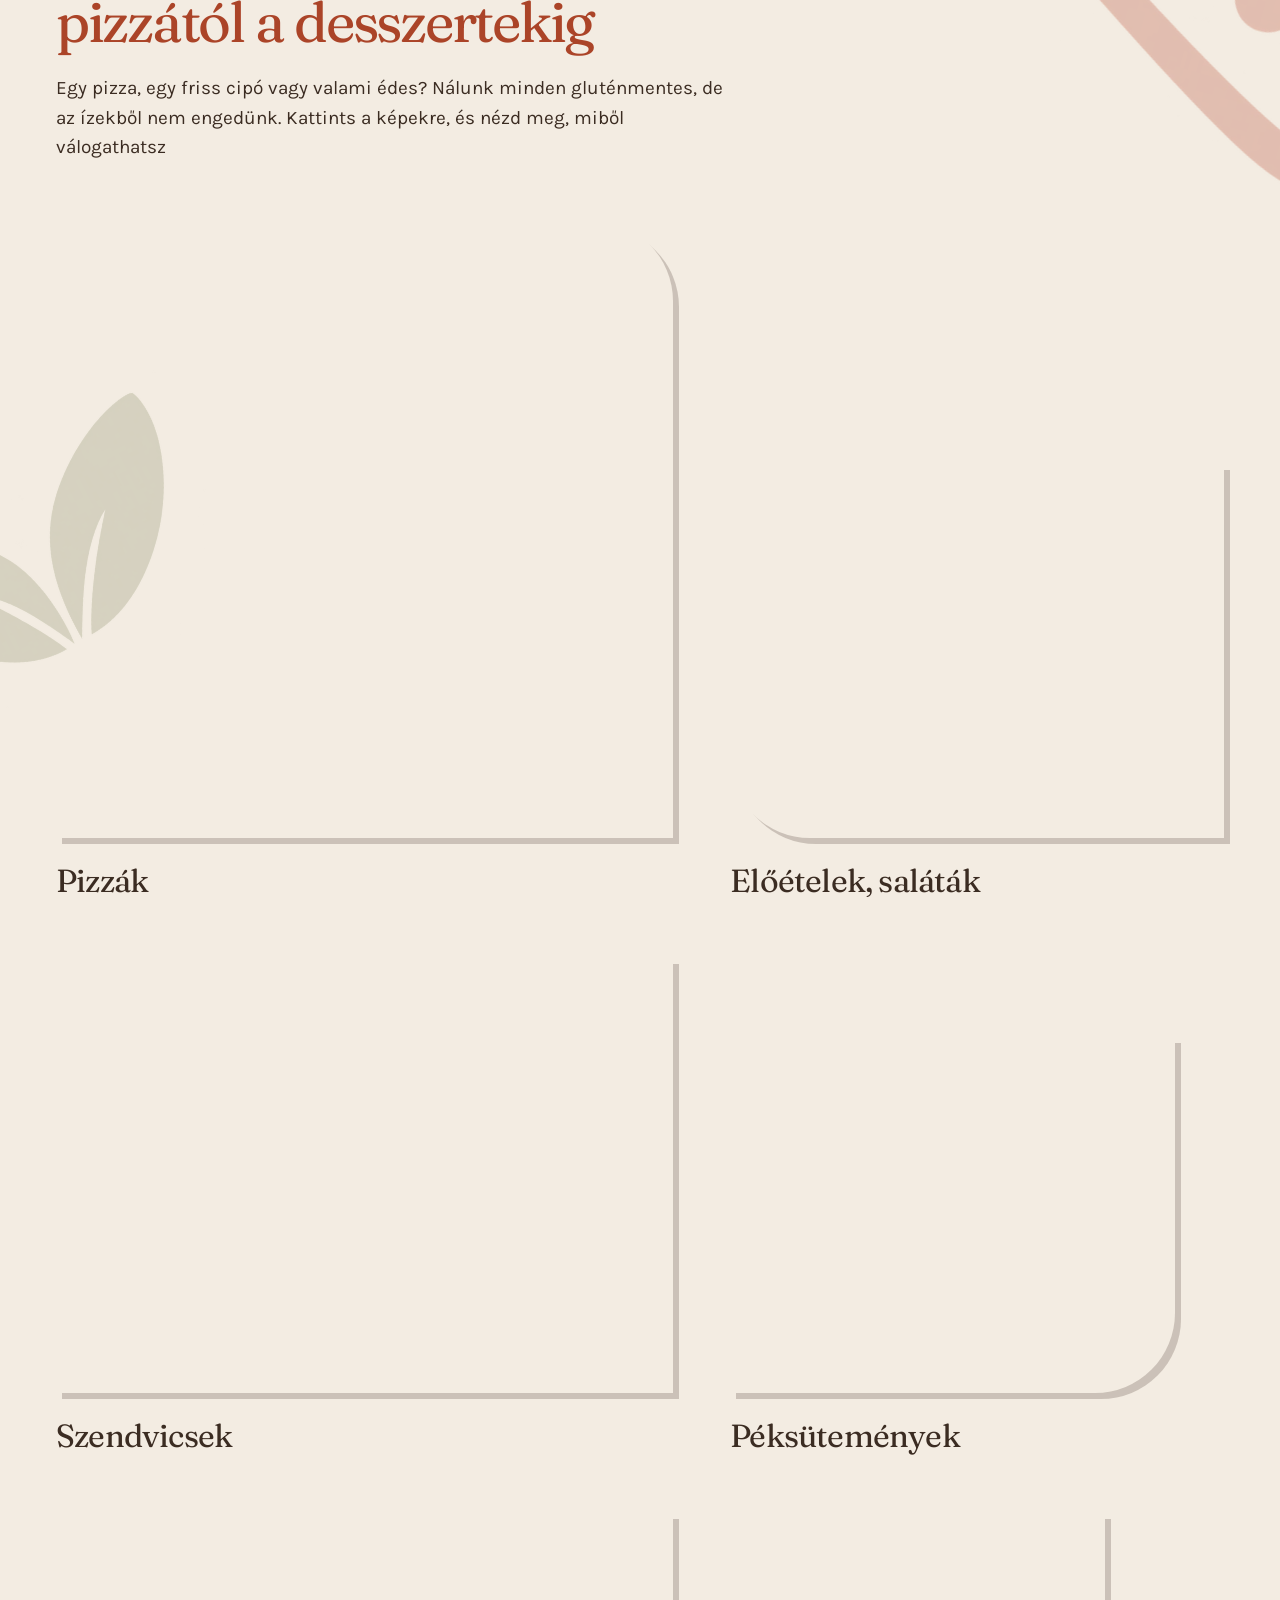
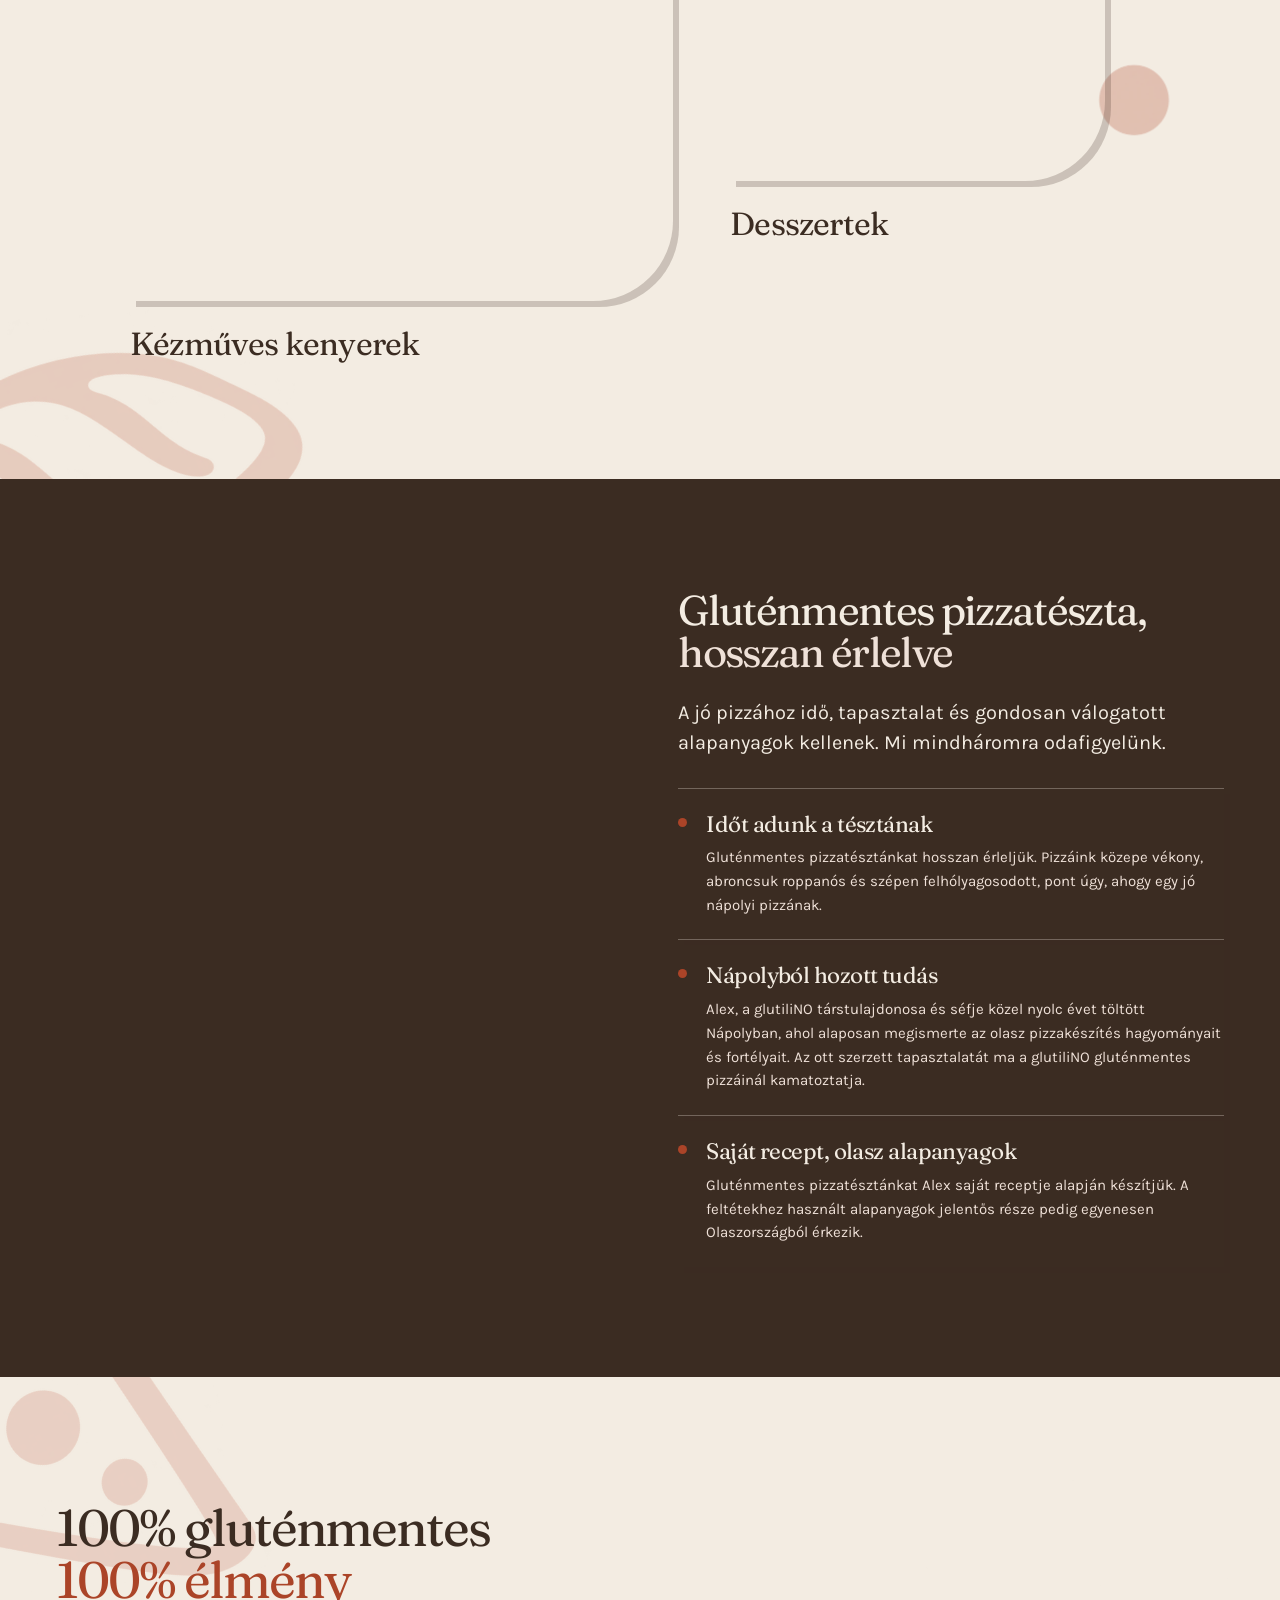
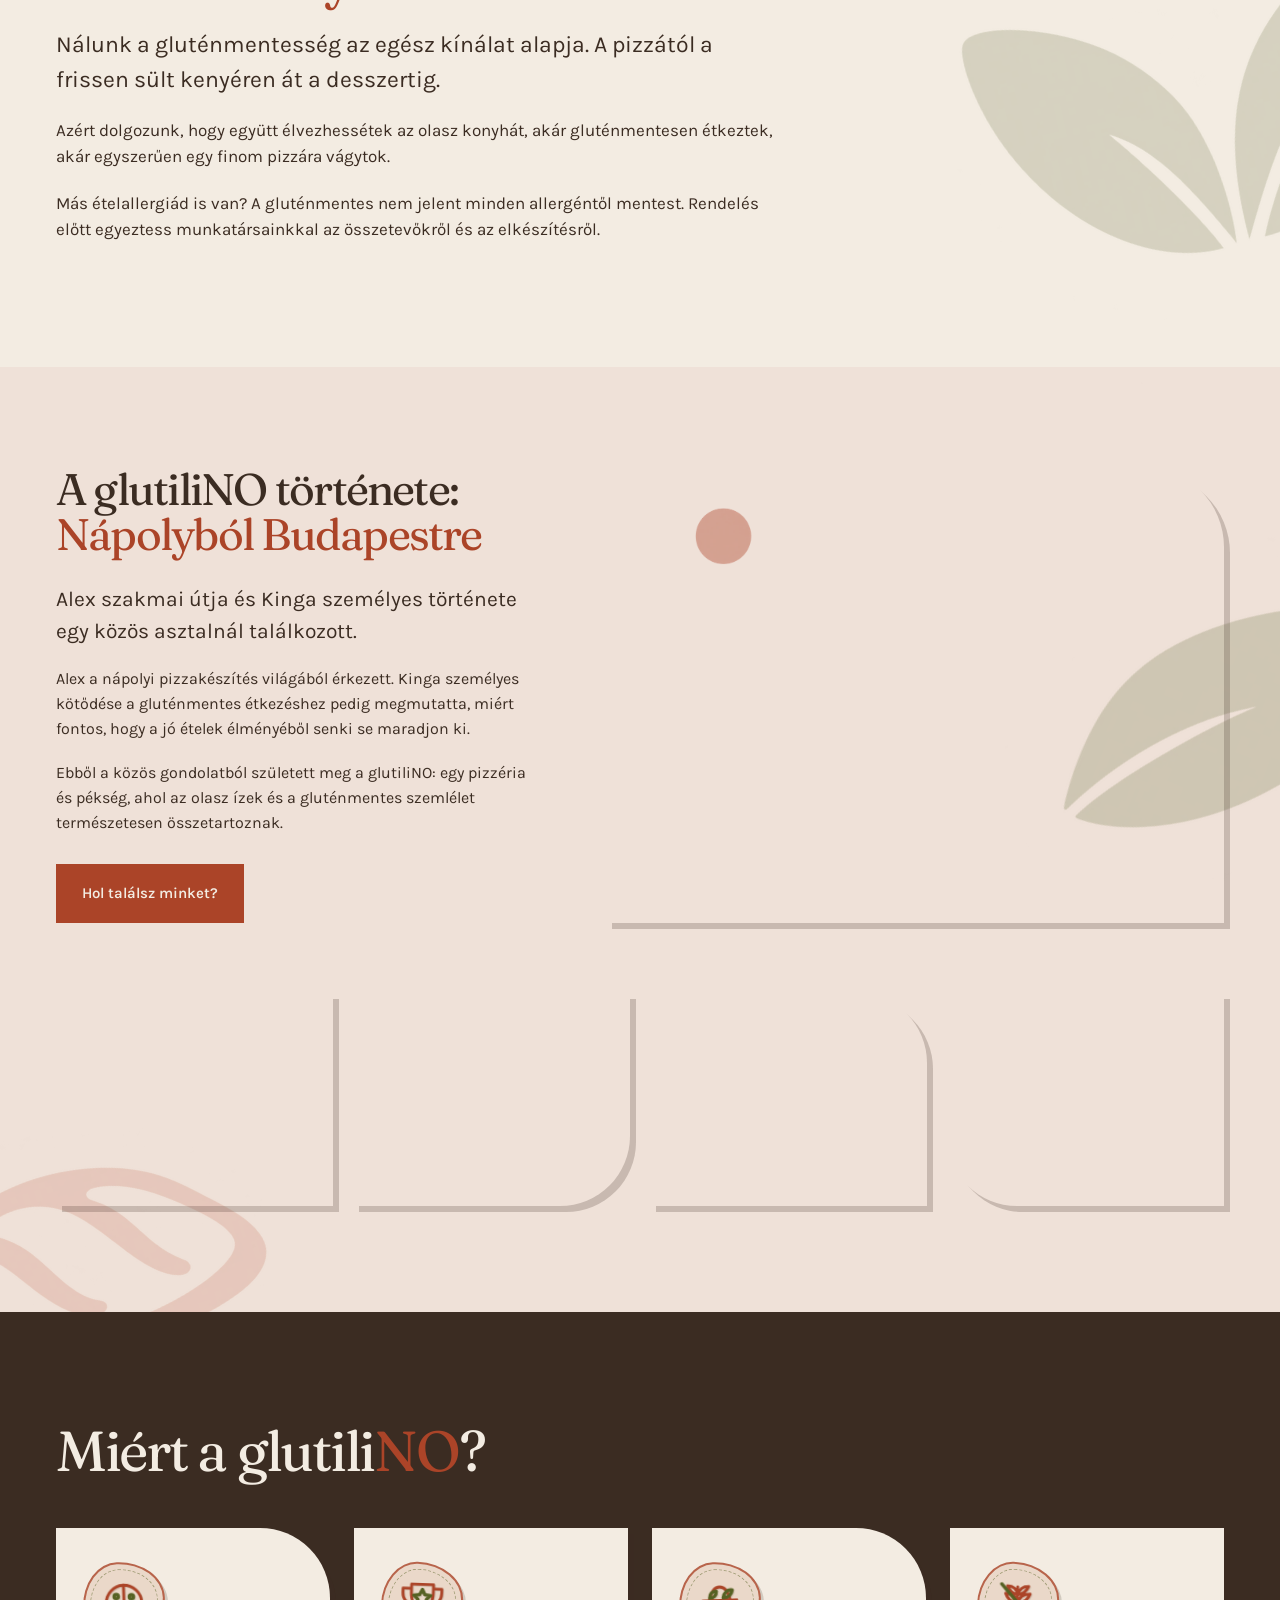
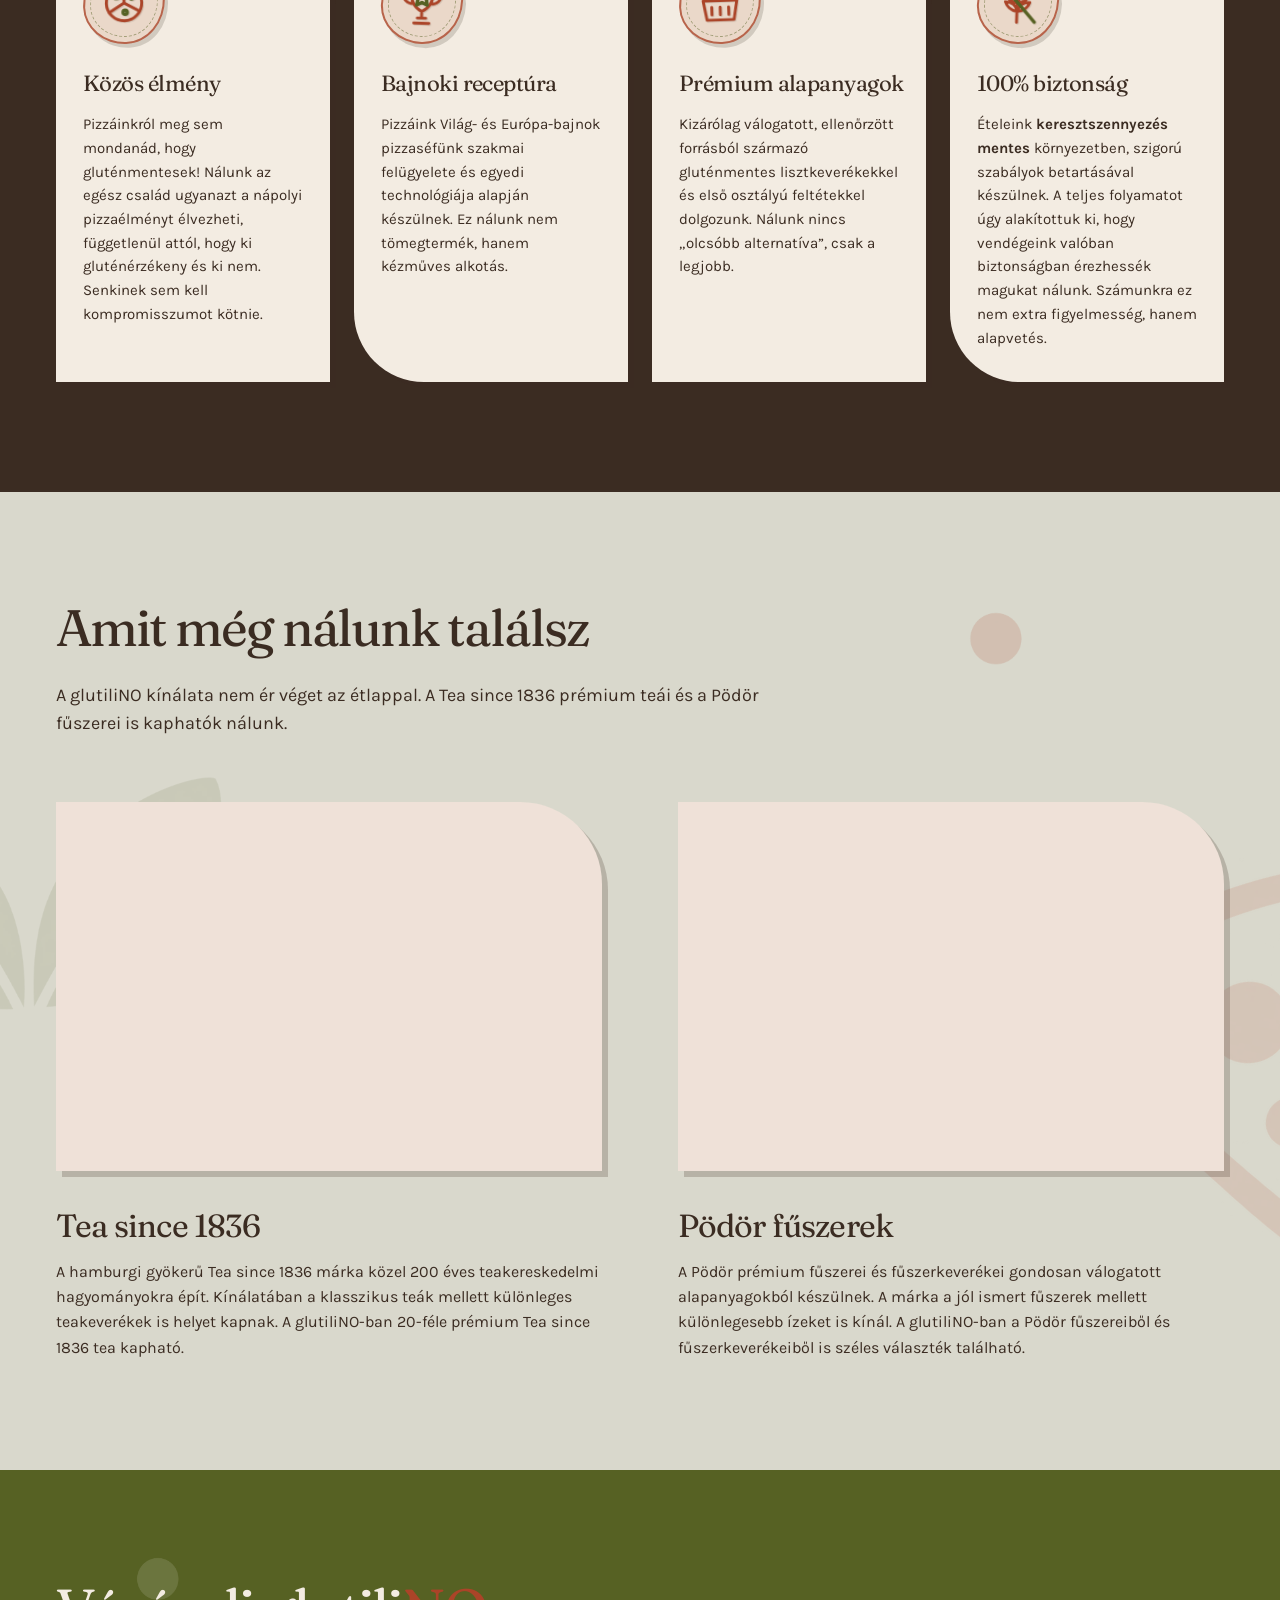
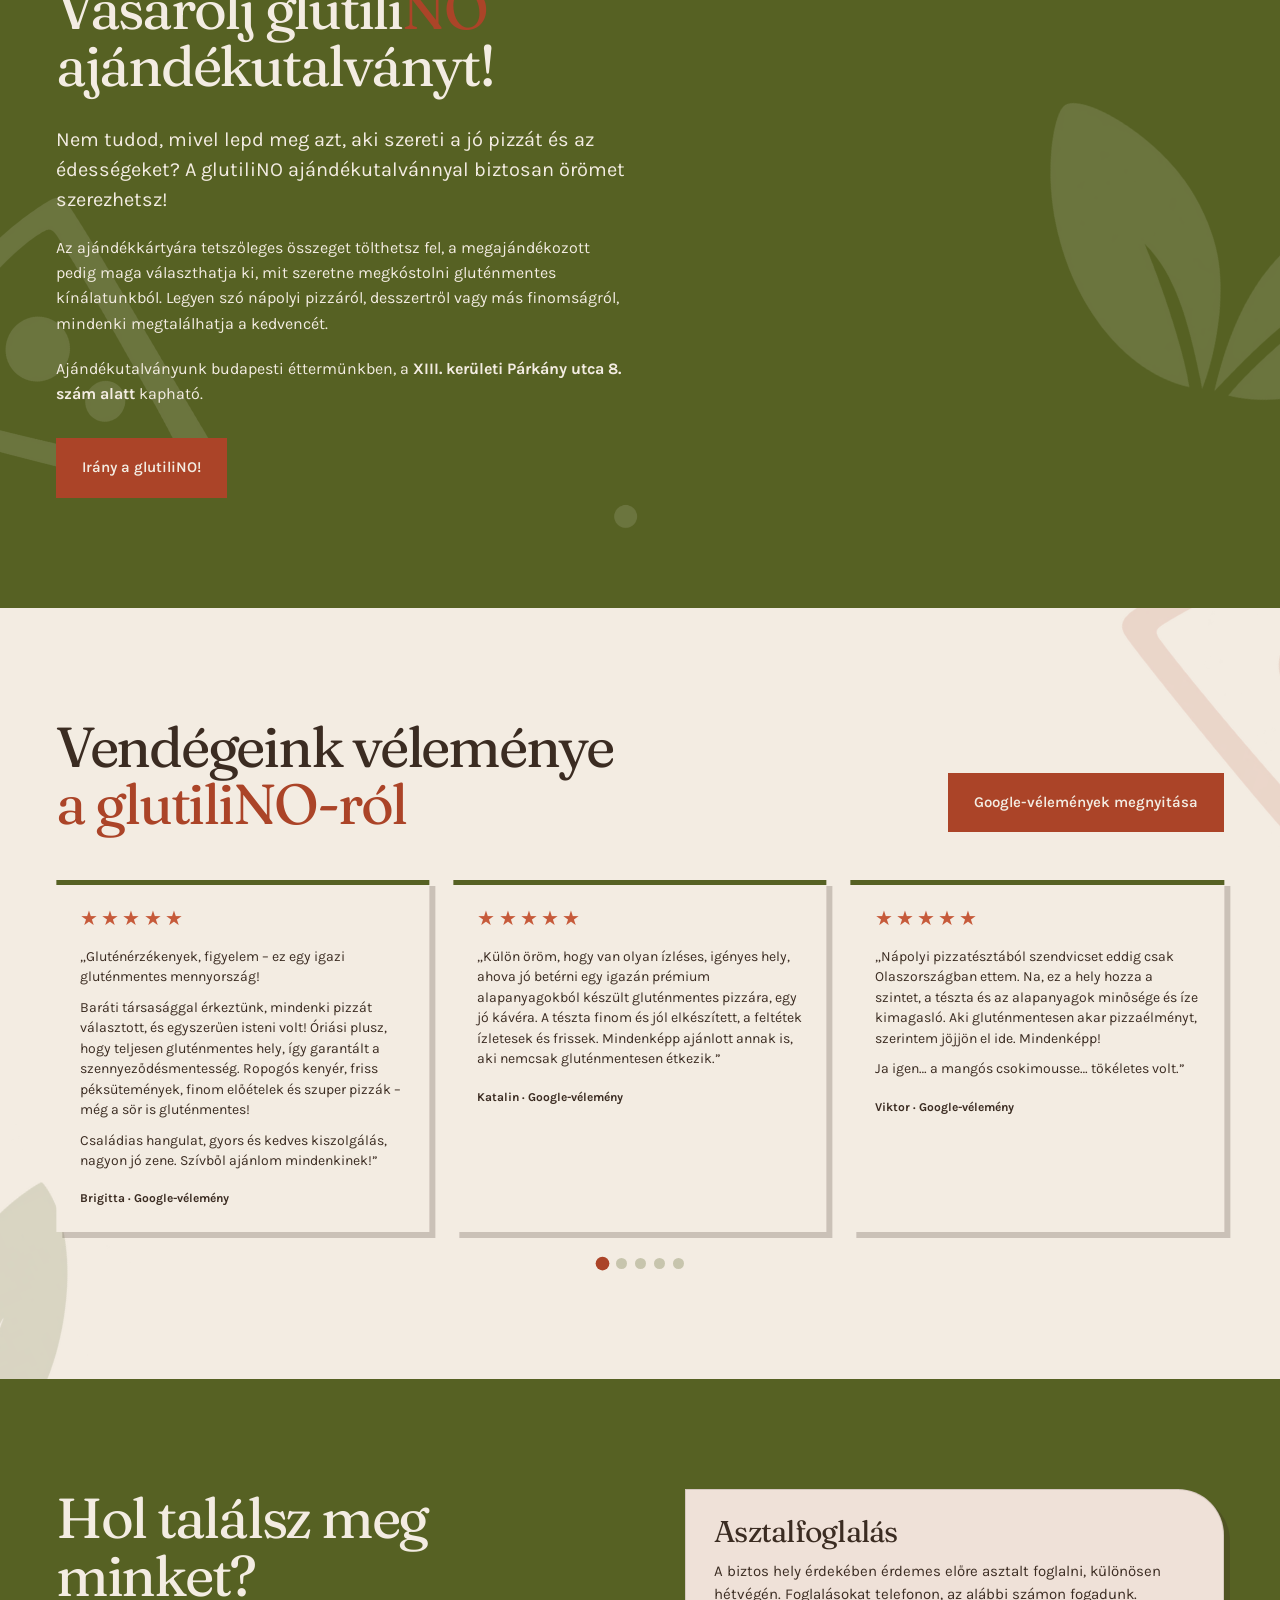
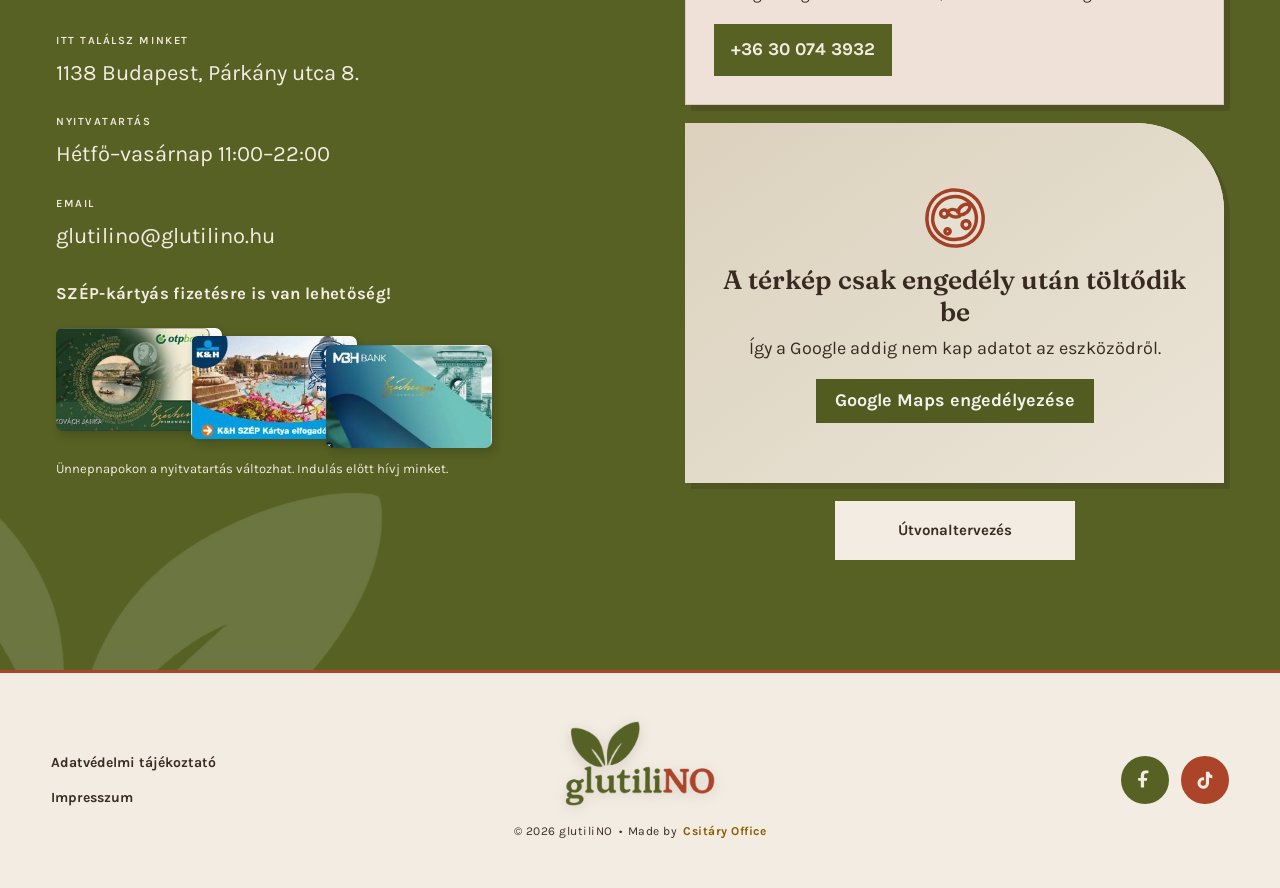
==== commit 179ee194: "Add bilingual site and restore original English hero" ====
--- a/index.html
+++ b/index.html
@@ -6,10 +6,13 @@
 <meta http-equiv="Content-Security-Policy" content="default-src &#x27;self&#x27;; script-src &#x27;self&#x27; https://www.googletagmanager.com &#x27;sha256-Ov9Z1wcxmJk1yiwxKAOavHxxVjlBROKBOkN0x5L8jXU=&#x27;; style-src &#x27;self&#x27;; img-src &#x27;self&#x27; data: https://www.google-analytics.com; font-src &#x27;self&#x27;; media-src &#x27;self&#x27;; connect-src &#x27;self&#x27; https://www.google-analytics.com https://region1.google-analytics.com; frame-src https://www.google.com; object-src &#x27;none&#x27;; base-uri &#x27;self&#x27;; form-action &#x27;none&#x27;">
 <title>glutiliNO | Gluténmentes pizzéria és pékség Budapest</title>
 <meta name="description" content="100% gluténmentes nápolyi pizzák, kézműves kenyerek és desszertek Budapesten, a XIII. kerületben. Fedezd fel a glutiliNO kínálatát és étlapját!">
-<meta name="robots" content="noindex,follow">
+<meta name="robots" content="index,follow">
 <meta name="theme-color" content="#F3ECE2">
 <meta name="google-analytics-id" content="">
 <link rel="canonical" href="https://www.glutilino.hu/">
+<link rel="alternate" hreflang="hu" href="https://www.glutilino.hu/">
+<link rel="alternate" hreflang="en" href="https://www.glutilino.hu/en/">
+<link rel="alternate" hreflang="x-default" href="https://www.glutilino.hu/">
 <meta property="og:type" content="website">
 <meta property="og:locale" content="hu_HU">
 <meta property="og:site_name" content="glutiliNO">
@@ -25,12 +28,12 @@
 <link rel="preload" href="assets/fonts/callonsky-web.otf?v=104" as="font" type="font/otf" crossorigin fetchpriority="high">
 <link rel="preload" href="assets/fonts/font-0.woff2" as="font" type="font/woff2" crossorigin>
 <link rel="preload" href="assets/fonts/font-2.woff2" as="font" type="font/woff2" crossorigin>
-<link rel="stylesheet" href="assets/style.css?v=107">
+<link rel="stylesheet" href="assets/style.css?v=109">
 <link rel="stylesheet" href="assets/fixes-v94.css?v=102">
 <link rel="stylesheet" href="assets/fixes-v96.css?v=102">
 <link rel="stylesheet" href="assets/cookie-consent.css?v=3">
 <script src="assets/consent-default.js?v=2"></script>
-<script type="application/ld+json">{"@context":"https://schema.org","@type":"Restaurant","@id":"https://www.glutilino.hu/#etterem","name":"glutiliNO","description":"100% gluténmentes pizzéria és pékség Budapesten, nápolyi pizzákkal, kézműves kenyerekkel és desszertekkel.","url":"https://www.glutilino.hu/","image":"https://www.glutilino.hu/assets/social.jpg","telephone":"+36300743932","email":"glutilino@glutilino.hu","address":{"@type":"PostalAddress","streetAddress":"Párkány utca 8.","postalCode":"1138","addressLocality":"Budapest","addressCountry":"HU"},"servesCuisine":"Olasz","acceptsReservations":true,"hasMenu":"https://www.glutilino.hu/etlap.html","sameAs":["https://www.facebook.com/people/Glutilino/61583295550470/","https://www.tiktok.com/@glutilino"],"openingHoursSpecification":[{"@type":"OpeningHoursSpecification","dayOfWeek":["Monday","Tuesday","Wednesday","Thursday","Friday","Saturday","Sunday"],"opens":"11:00","closes":"22:00"}]}</script>
+<script type="application/ld+json">{"@context":"https://schema.org","@type":"Restaurant","@id":"https://www.glutilino.hu/#etterem","name":"glutiliNO","description":"100% gluténmentes pizzéria és pékség Budapesten, nápolyi pizzákkal, kézműves kenyerekkel és desszertekkel.","url":"https://www.glutilino.hu/","image":"https://www.glutilino.hu/assets/social.jpg","telephone":"+36300743932","email":"glutilino@glutilino.hu","address":{"@type":"PostalAddress","streetAddress":"Párkány utca 8.","postalCode":"1138","addressLocality":"Budapest","addressCountry":"HU"},"servesCuisine":"Olasz","acceptsReservations":true,"hasMenu":"https://www.glutilino.hu/etlap","sameAs":["https://www.facebook.com/people/Glutilino/61583295550470/","https://www.tiktok.com/@glutilino"],"openingHoursSpecification":[{"@type":"OpeningHoursSpecification","dayOfWeek":["Monday","Tuesday","Wednesday","Thursday","Friday","Saturday","Sunday"],"opens":"11:00","closes":"22:00"}]}</script>
 <script src="assets/hero-font-ready.js?v=4" defer></script>
 <script src="assets/app.js?v=102" defer>
 </script>
@@ -39,7 +42,7 @@
 <body class="">
 <a class="skip" href="#tartalom">Ugrás a tartalomra</a>
 <header class="site-header">
-<a class="brand" href="index.html" aria-label="glutiliNO – főoldal">
+<a class="brand" href="/" aria-label="glutiliNO – főoldal">
 <img src="assets/logo.webp" width="180" height="102" alt="glutiliNO">
 </a>
 <button class="menu-toggle" aria-controls="navigation" aria-expanded="false" aria-label="Menü megnyitása" hidden>
@@ -53,14 +56,15 @@
 </span>
 </button>
 <nav id="navigation" aria-label="Fő navigáció" hidden>
-<a href="etlap.html" >Étlap</a>
-<a href="index.html#szakertelmunk">A pizzánk titka</a>
-<a href="index.html#rolunk">Történetünk</a>
+<a href="/etlap" >Étlap</a>
+<a href="/#szakertelmunk">A pizzánk titka</a>
+<a href="/#rolunk">Történetünk</a>
 <a href="#asztalfoglalas">Asztalfoglalás</a>
 <a href="#kapcsolat">Kapcsolat</a>
 <a class="nav-order" href="tel:+36300743932">Rendelek</a>
 </nav>
 <a class="header-cta" href="tel:+36300743932">Rendelek</a>
+<a class="language-switch" href="/en/" lang="en" hreflang="en" aria-label="English version" title="English version"><svg viewBox="0 0 76 50" aria-hidden="true"><defs><clipPath id="flag-en"><path d="M8 6.5 H68 Q71 6.5 71 9.5 V40.5 Q71 43.5 68 43.5 H8 Q5 43.5 5 40.5 V9.5 Q5 6.5 8 6.5 Z"/></clipPath></defs><g clip-path="url(#flag-en)"><path fill="#304f79" d="M0 0h76v50H0z"/><path stroke="#f4eee4" stroke-width="13" d="M-5 0 81 50M81 0-5 50"/><path stroke="#a84331" stroke-width="5.5" d="M-5 0 81 50M81 0-5 50"/><path stroke="#f4eee4" stroke-width="18" d="M38 0v50M0 25h76"/><path stroke="#a84331" stroke-width="9" d="M38 0v50M0 25h76"/></g><path class="language-switch-ring" d="M8 6.5 H68 Q71 6.5 71 9.5 V40.5 Q71 43.5 68 43.5 H8 Q5 43.5 5 40.5 V9.5 Q5 6.5 8 6.5 Z"/></svg></a>
 </header>
 <main id="tartalom">
 <section class="hero hero-brand" aria-labelledby="hero-title">
@@ -77,7 +81,7 @@
 <strong>Készen állsz a gluténmentes forradalomra?</strong>
 </p>
 <div class="hero-actions">
-<a class="button hero-primary" href="etlap.html">Kínálat megtekintése</a>
+<a class="button hero-primary" href="/etlap">Kínálat megtekintése</a>
 <a class="button hero-secondary" href="tel:+36300743932">Rendelés telefonon</a>
 </div>
 </div>
@@ -106,7 +110,7 @@
 </div>
 </div>
 <div class="category-grid">
-<a class="category cat-pizza" href="etlap.html#pizza">
+<a class="category cat-pizza" href="/etlap#pizza">
 <div class="image-window">
 <img src="assets/pizza-champion-retro-1793812296919.webp" width="1621" height="1080" alt="Pizza Champion a glutiliNO kínálatából" loading="lazy" decoding="async">
 </div>
@@ -114,7 +118,7 @@
 <h3>Pizzák</h3>
 </div>
 </a>
-<a class="category cat-appetizers" href="etlap.html#eloetelek">
+<a class="category cat-appetizers" href="/etlap#eloetelek">
 <div class="image-window">
 <img src="assets/eloetel-caprese-di-bufala.webp" width="1621" height="1080" alt="Előételek és saláták a glutiliNO kínálatából" loading="lazy" decoding="async">
 </div>
@@ -122,7 +126,7 @@
 <h3>Előételek, saláták</h3>
 </div>
 </a>
-<a class="category cat-sandwiches" href="etlap.html#szendvicsek">
+<a class="category cat-sandwiches" href="/etlap#szendvicsek">
 <div class="image-window">
 <img src="assets/panuozzo-crudo-e-bufala.webp" width="1621" height="1080" alt="Szendvicsek a glutiliNO kínálatából" loading="lazy" decoding="async">
 </div>
@@ -130,7 +134,7 @@
 <h3>Szendvicsek</h3>
 </div>
 </a>
-<a class="category cat-pastry" href="etlap.html#peksutemeny">
+<a class="category cat-pastry" href="/etlap#peksutemeny">
 <div class="image-window">
 <img class="" src="assets/peksutemeny-800.webp" srcset="assets/peksutemeny-480.webp 480w, assets/peksutemeny-800.webp 800w, assets/peksutemeny-1280.webp 1280w" sizes="(max-width: 650px) 100vw, (max-width: 1000px) 50vw, 640px" width="1280" height="853" alt="Péksütemények a glutiliNO kínálatából" loading="lazy" decoding="async">
 </div>
@@ -138,7 +142,7 @@
 <h3>Péksütemények</h3>
 </div>
 </a>
-<a class="category cat-bread" href="etlap.html#kenyer">
+<a class="category cat-bread" href="/etlap#kenyer">
 <div class="image-window">
 <img class="" src="assets/magvas-kenyer-800.webp" srcset="assets/magvas-kenyer-480.webp 480w, assets/magvas-kenyer-800.webp 800w, assets/magvas-kenyer-1280.webp 1280w" sizes="(max-width: 650px) 100vw, (max-width: 1000px) 50vw, 640px" width="1280" height="853" alt="Kézműves kenyerek a glutiliNO kínálatából" loading="lazy" decoding="async">
 </div>
@@ -146,7 +150,7 @@
 <h3>Kézműves kenyerek</h3>
 </div>
 </a>
-<a class="category cat-dessert" href="etlap.html#desszert">
+<a class="category cat-dessert" href="/etlap#desszert">
 <div class="image-window">
 <img class="" src="assets/macaron-800.webp" srcset="assets/macaron-480.webp 480w, assets/macaron-800.webp 800w, assets/macaron-1280.webp 1280w" sizes="(max-width: 650px) 100vw, (max-width: 1000px) 50vw, 640px" width="1280" height="853" alt="Desszertek a glutiliNO kínálatából" loading="lazy" decoding="async">
 </div>
@@ -456,11 +460,11 @@
 <footer class="footer">
 <div class="footer-layout">
 <nav class="footer-links" aria-label="Jogi információk">
-<a href="adatvedelem.html">Adatvédelmi tájékoztató</a>
-<a href="impresszum.html">Impresszum</a>
+<a href="/adatvedelem">Adatvédelmi tájékoztató</a>
+<a href="/impresszum">Impresszum</a>
 </nav>
 <div class="footer-center">
-<a href="index.html" aria-label="glutiliNO – főoldal">
+<a href="/" aria-label="glutiliNO – főoldal">
 <img class="footer-logo" src="assets/logo.webp" width="175" height="99" alt="glutiliNO" loading="lazy">
 </a>
 <div class="footer-credit">
--- a/assets/style.css
+++ b/assets/style.css
@@ -2,6 +2,29 @@
 #kapcsolat,
 #asztalfoglalas {
   scroll-margin-top: 104px;
+}
+
+/* Language switcher: intentionally positioned in the header's existing outer gap. */
+.language-switch {
+  position: absolute;
+  right: 8px;
+  top: 50%;
+  z-index: 65;
+  width: 44px;
+  height: 44px;
+  display: grid;
+  place-items: center;
+  transform: translateY(-50%);
+  transition: transform .22s ease, filter .22s ease;
+  filter: drop-shadow(0 4px 7px rgba(59, 44, 34, .18));
+}
+.language-switch:hover { transform: translateY(-50%) scale(1.06); }
+.language-switch svg { display: block; width: 42px; height: 42px; overflow: visible; }
+.language-switch-ring { fill: none; stroke: rgba(59, 44, 34, .6); stroke-width: 1.6; }
+
+@media (max-width: 1100px) {
+  .language-switch { right: 72px; width: 40px; height: 40px; }
+  .language-switch svg { width: 38px; height: 38px; }
 }
 
 @media (min-width: 761px) {
@@ -187,6 +210,61 @@
     min-height: 38px !important;
     padding: 10px 13px !important;
   }
+}
+
+/* Bilingual UI refinements: hand-drawn rectangular flags and English mobile hero. */
+.language-switch {
+  width: 50px;
+  height: 36px;
+}
+.language-switch svg {
+  width: 48px;
+  height: 32px;
+  transform: rotate(-.35deg);
+}
+.language-switch-ring {
+  fill: none;
+  stroke: #ab4428;
+  stroke-width: 2.6;
+  stroke-linecap: round;
+  stroke-linejoin: round;
+}
+.language-switch-sketch {
+  fill: none;
+  stroke: rgba(171, 68, 40, .62);
+  stroke-width: 1.35;
+  stroke-linecap: round;
+}
+.language-switch-detail {
+  fill: none;
+  stroke: rgba(171, 68, 40, .52);
+  stroke-width: .9;
+  stroke-linecap: round;
+}
+
+@media (min-width: 761px) and (max-width: 1100px) {
+  .language-switch { width: 44px; height: 32px; }
+  .language-switch svg { width: 42px; height: 28px; }
+}
+
+@media (max-width: 760px) {
+  /* On phones the menu sits to the left and the smaller flag at the far right. */
+  .language-switch {
+    right: 14px;
+    width: 36px;
+    height: 27px;
+  }
+  .language-switch svg {
+    width: 34px;
+    height: 23px;
+  }
+  .menu-toggle:not([hidden]) {
+    margin-left: auto !important;
+    margin-right: 42px !important;
+  }
+}
+
+@media (max-width: 380px), (max-height: 690px) {
 }
 
 /* v105: dairy-free menu labels */
--- a/assets/fixes-v96.css
+++ b/assets/fixes-v96.css
@@ -302,23 +302,6 @@
   }
 }
 
-@keyframes hero-title-reveal {
-  from { opacity: 0; transform: translateY(6px); }
-  to { opacity: 1; transform: translateY(0); }
-}
-
-#hero-title:not(.hero-title-ready) {
-  visibility: hidden !important;
-}
-
-.hero h1.hero-title-ready {
-  animation: hero-title-reveal .28s ease-out both;
-}
-
-@media (prefers-reduced-motion: reduce) {
-  .hero h1.hero-title-ready { animation: none; }
-}
-
 @media (max-width: 380px), (max-width: 760px) and (max-height: 700px) {
   .hero .hero-copy > h1 {
     margin-bottom: 30px !important;
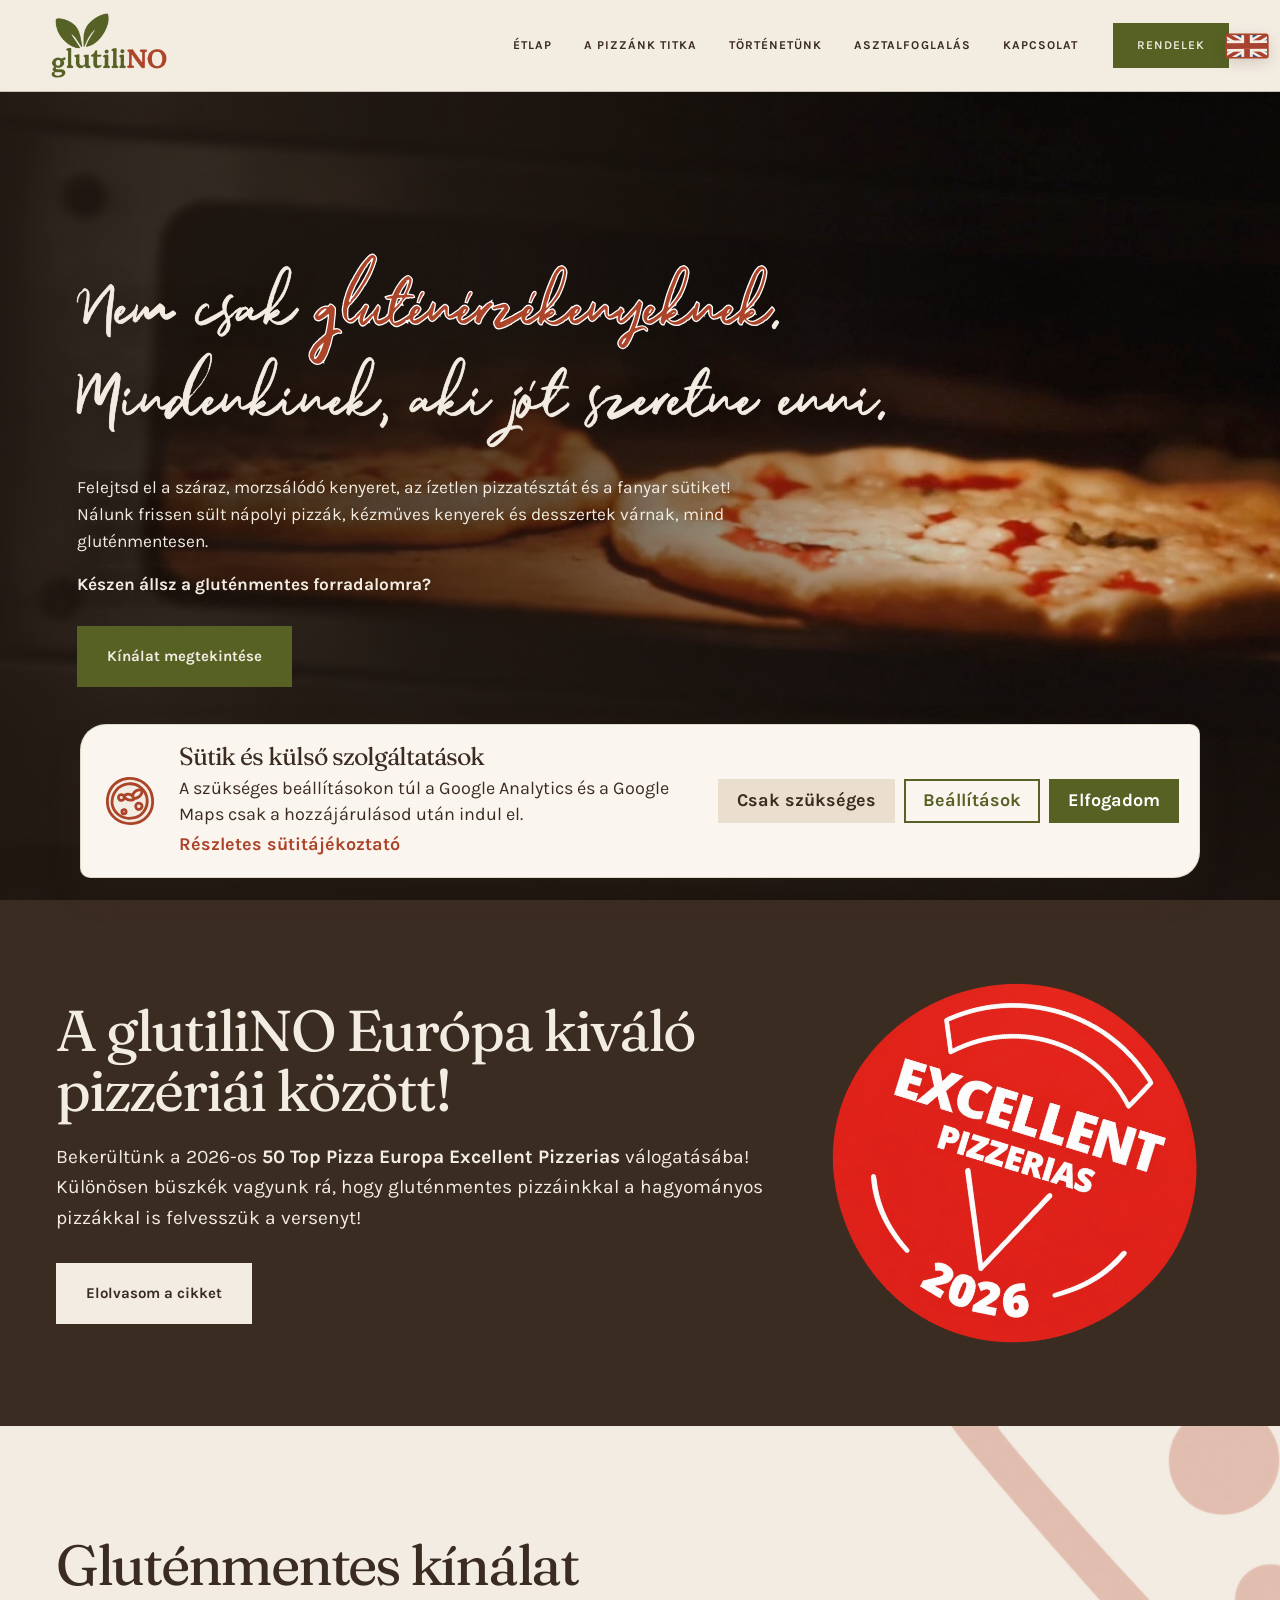
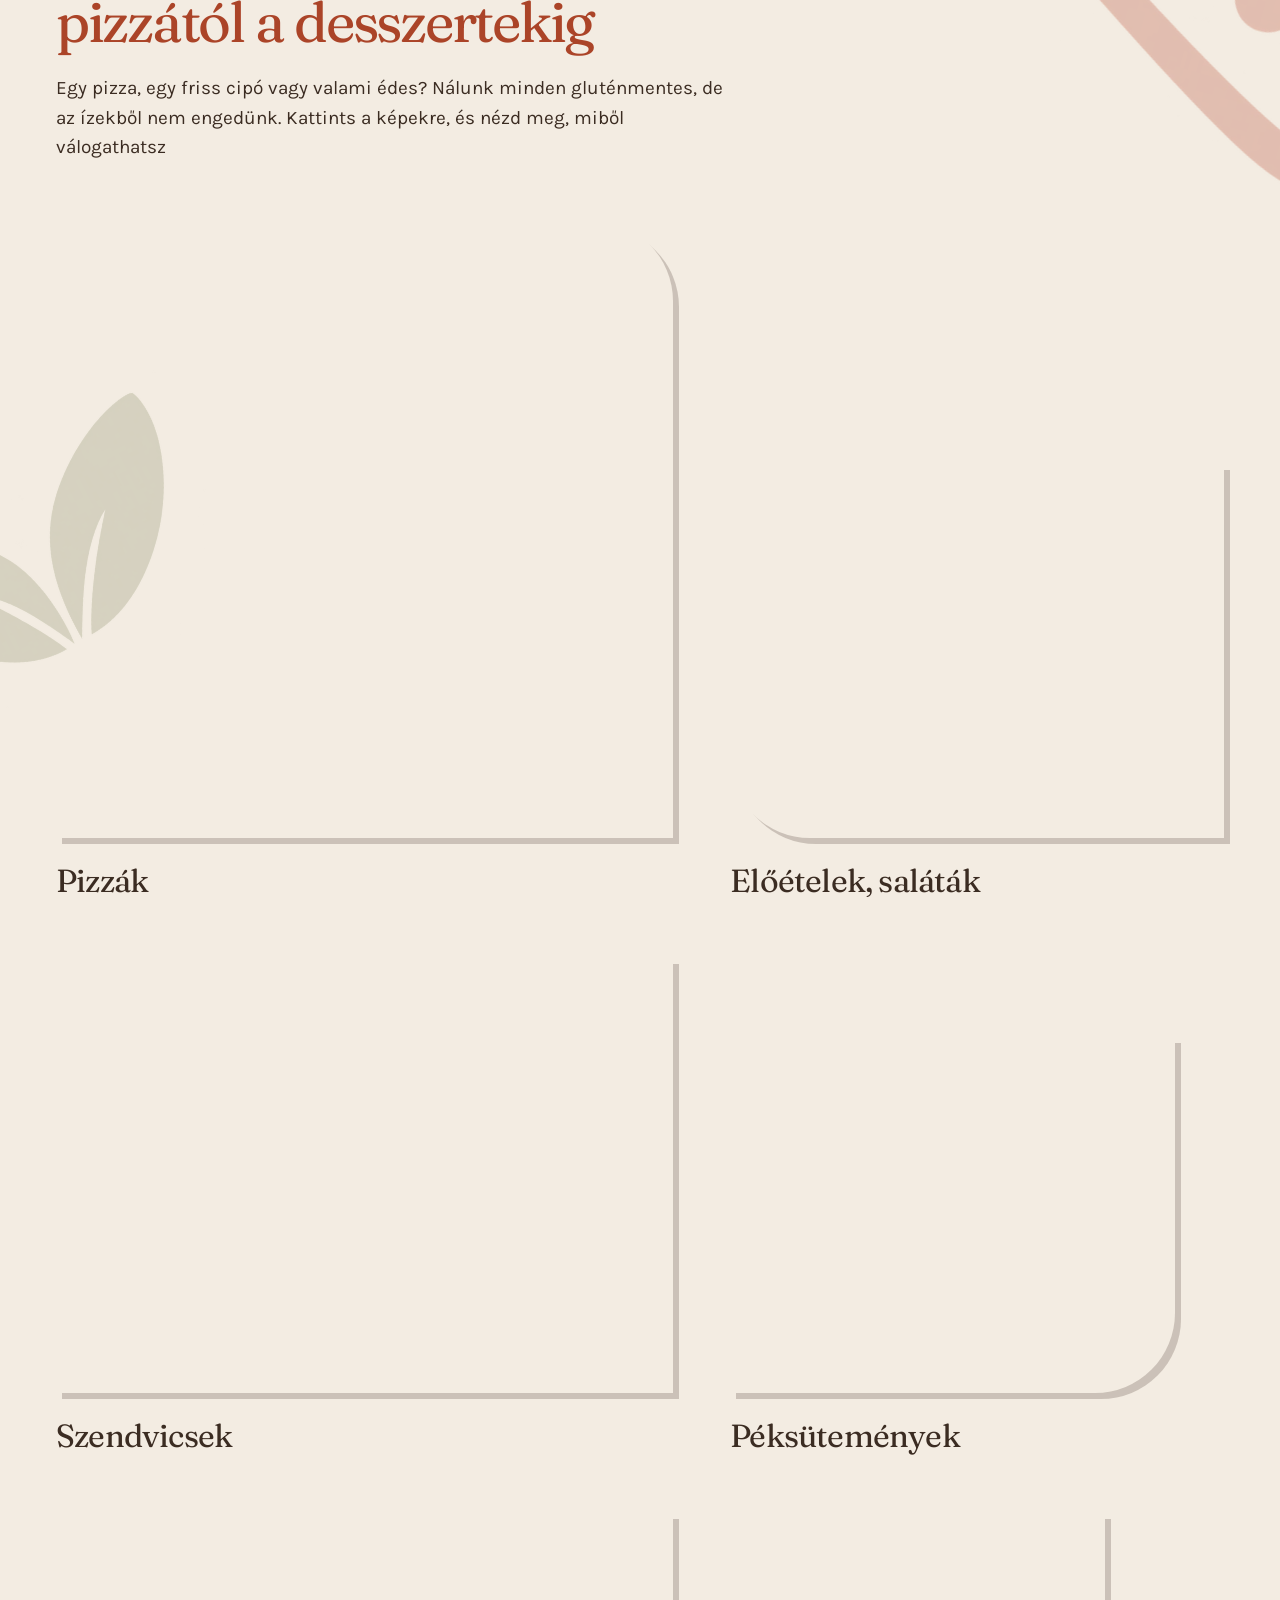
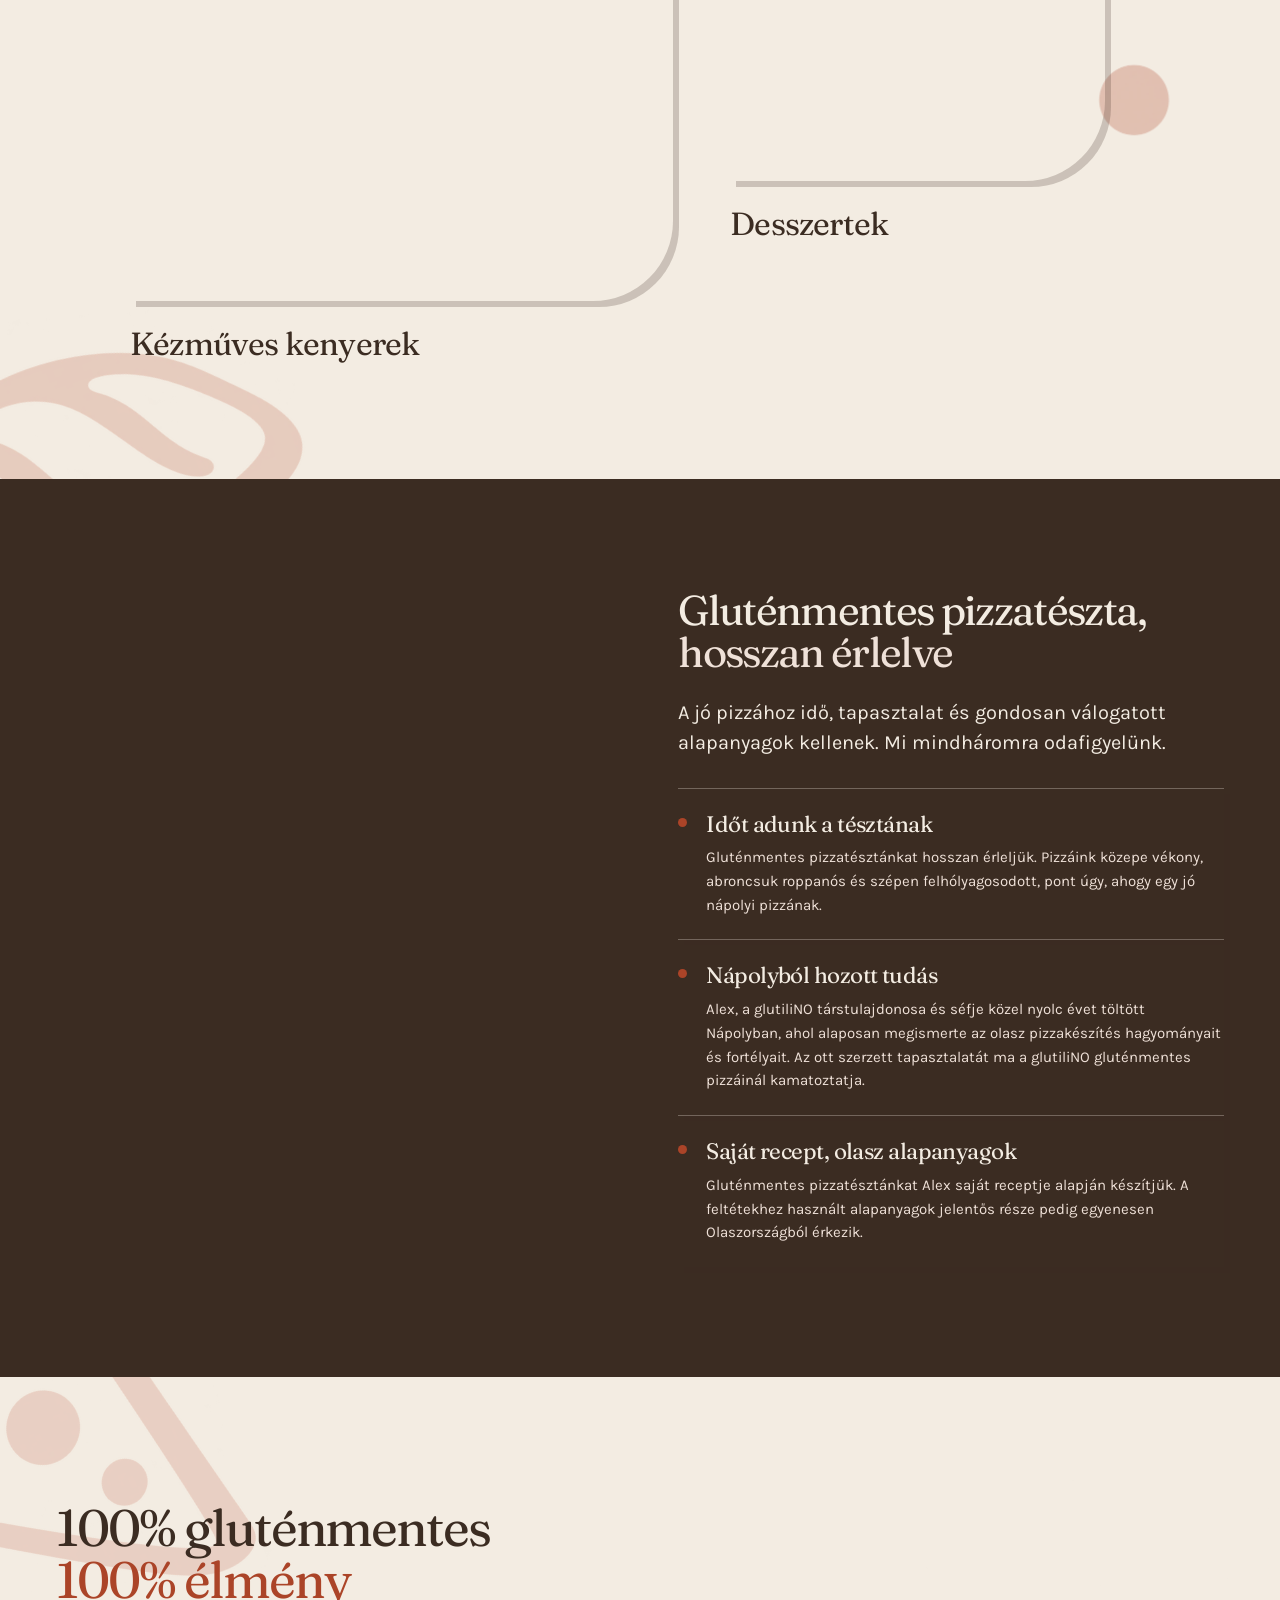
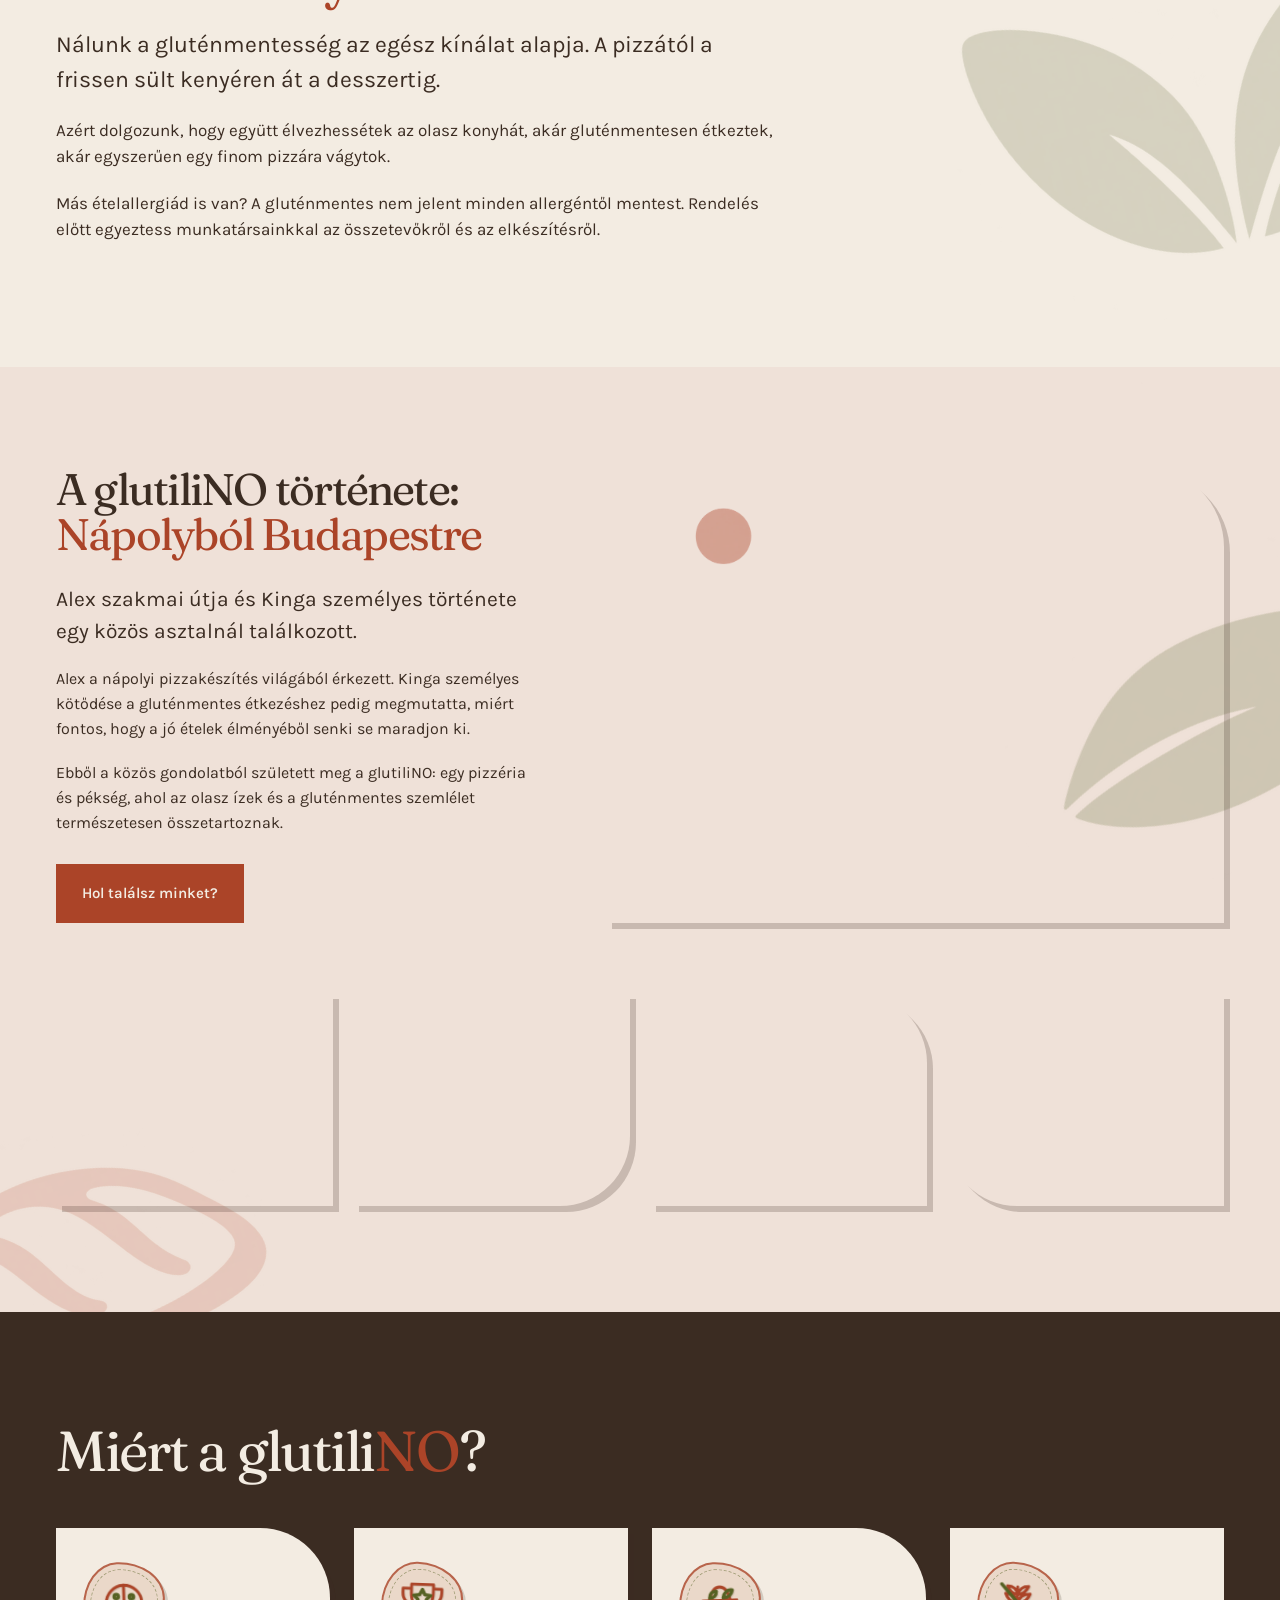
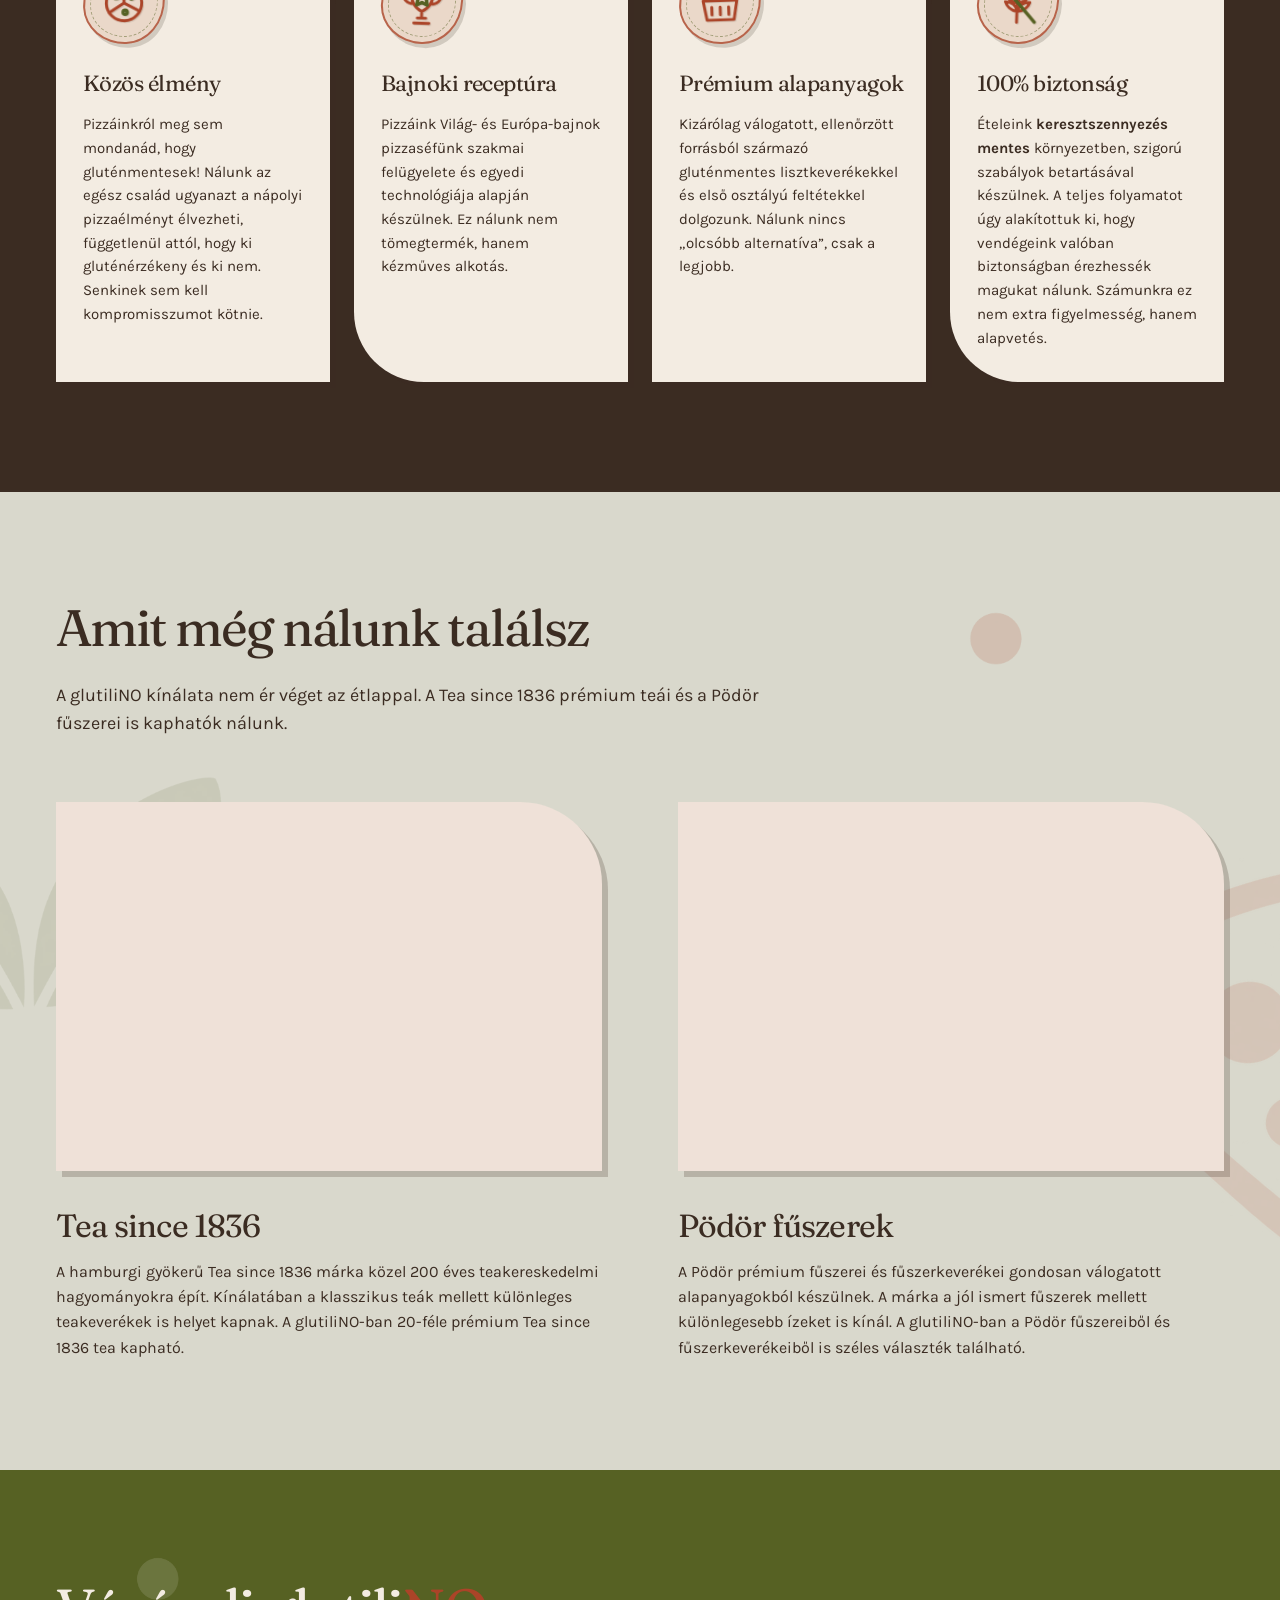
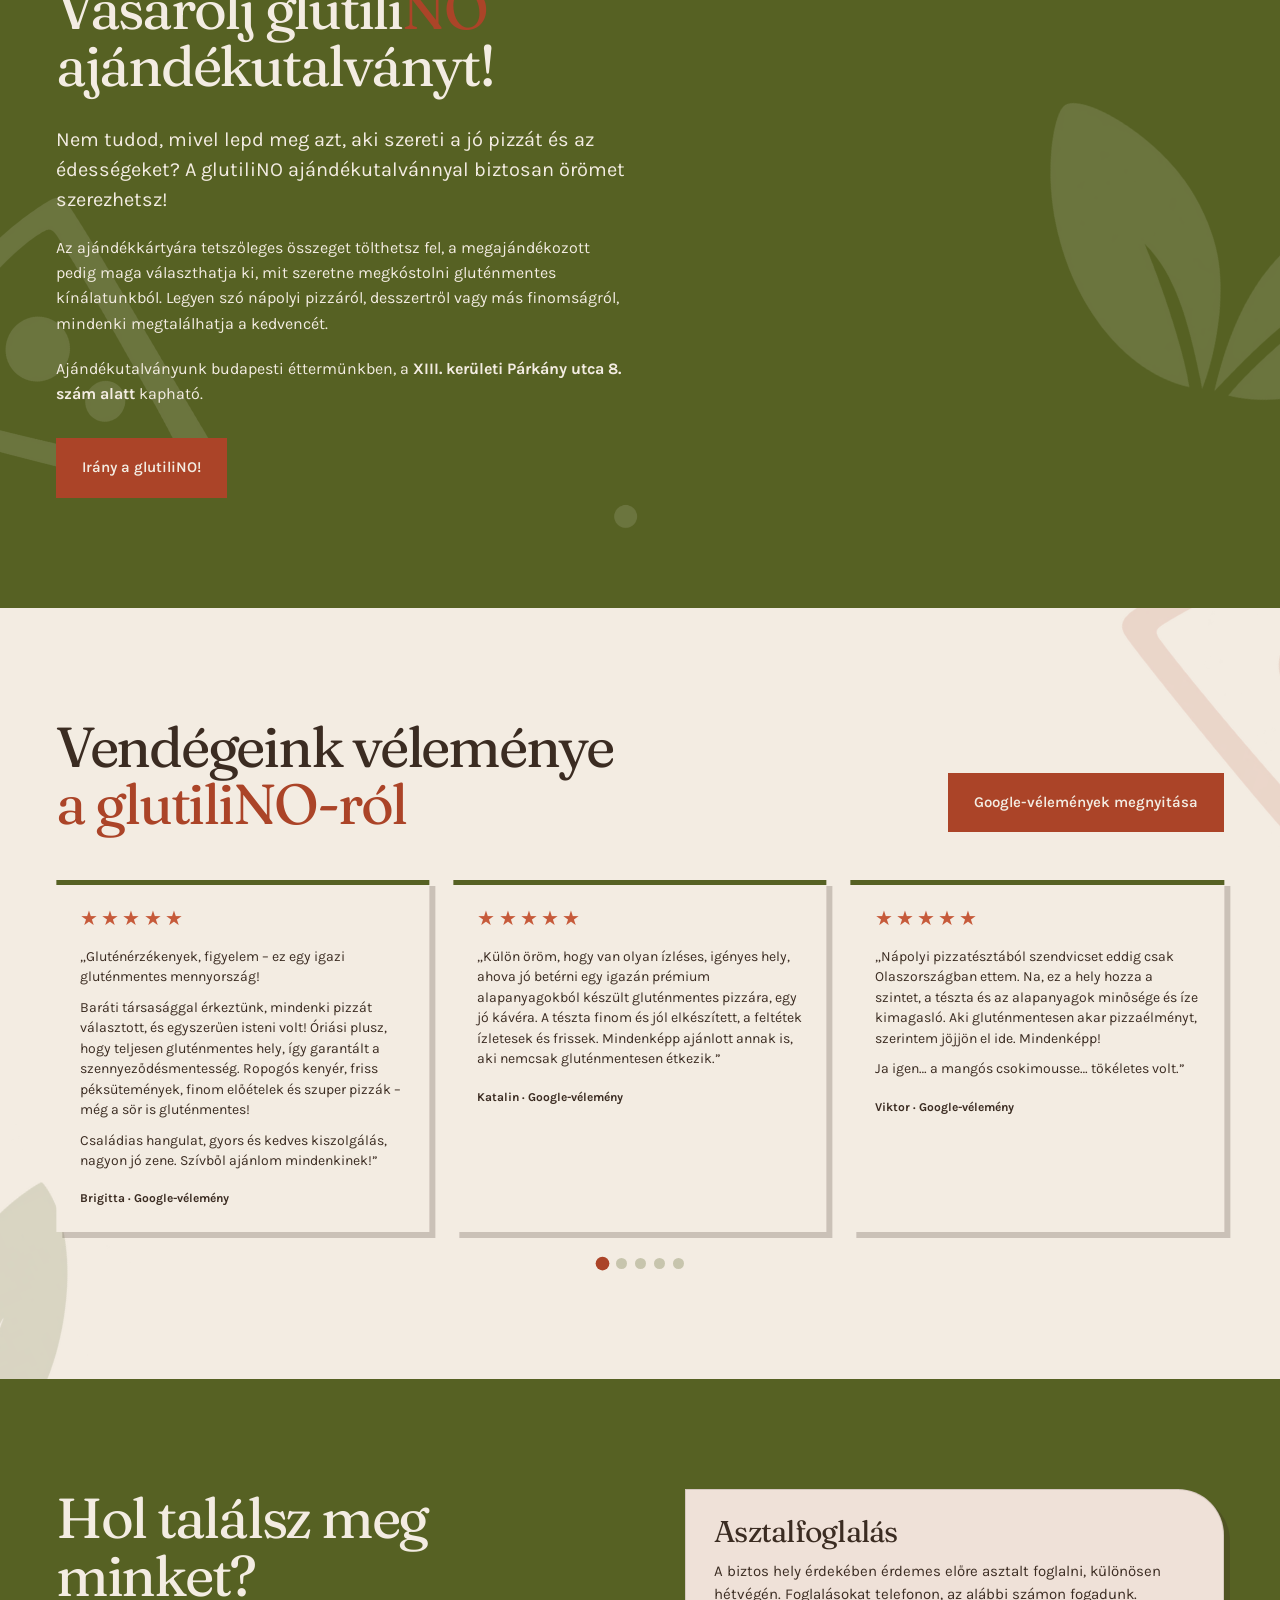
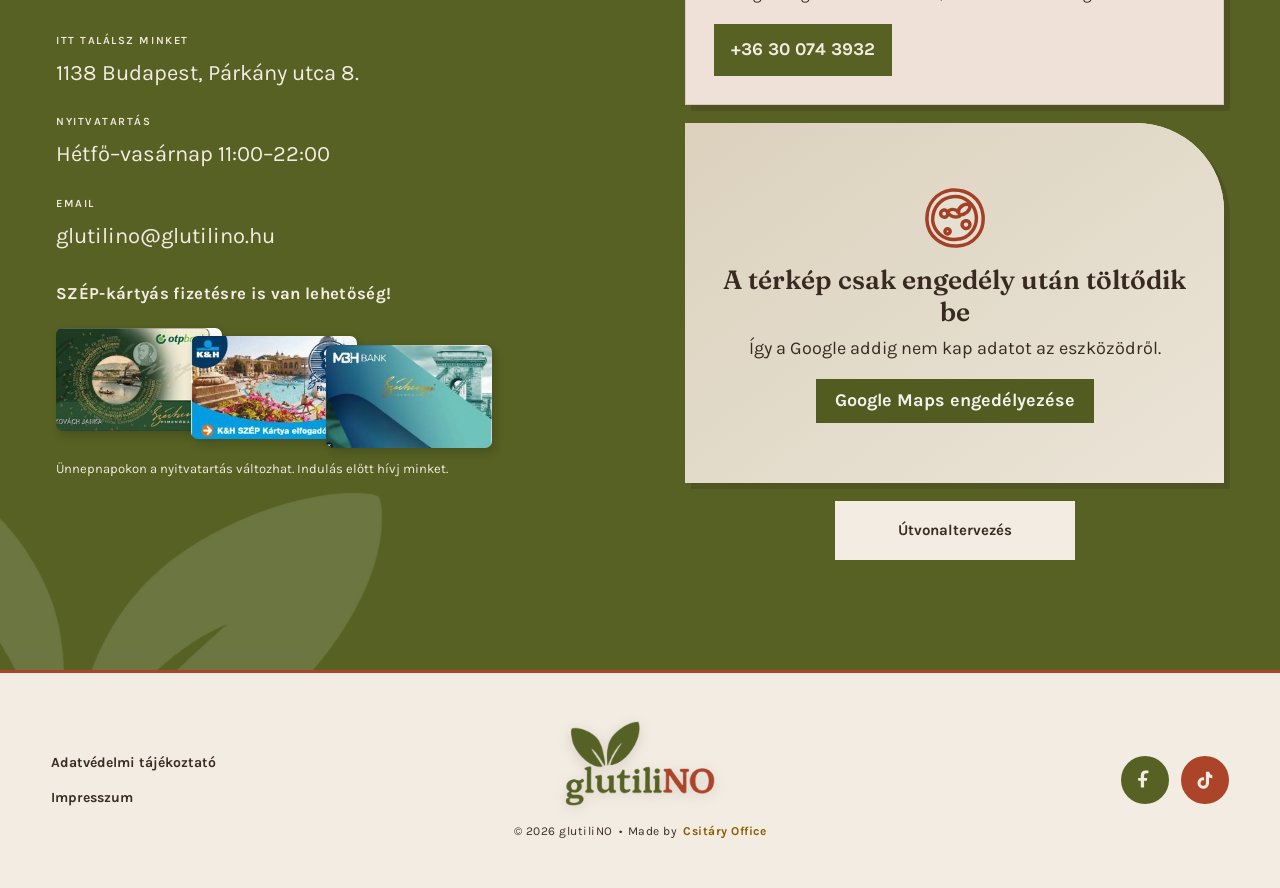
==== commit 726670ea: "Swap mobile menu and language switch positions" ====
--- a/index.html
+++ b/index.html
@@ -28,7 +28,7 @@
 <link rel="preload" href="assets/fonts/callonsky-web.otf?v=104" as="font" type="font/otf" crossorigin fetchpriority="high">
 <link rel="preload" href="assets/fonts/font-0.woff2" as="font" type="font/woff2" crossorigin>
 <link rel="preload" href="assets/fonts/font-2.woff2" as="font" type="font/woff2" crossorigin>
-<link rel="stylesheet" href="assets/style.css?v=109">
+<link rel="stylesheet" href="assets/style.css?v=111">
 <link rel="stylesheet" href="assets/fixes-v94.css?v=102">
 <link rel="stylesheet" href="assets/fixes-v96.css?v=102">
 <link rel="stylesheet" href="assets/cookie-consent.css?v=3">
--- a/assets/style.css
+++ b/assets/style.css
@@ -248,9 +248,9 @@
 }
 
 @media (max-width: 760px) {
-  /* On phones the menu sits to the left and the smaller flag at the far right. */
+  /* On phones the menu sits at the far right and the flag just inside it. */
   .language-switch {
-    right: 14px;
+    right: 70px;
     width: 36px;
     height: 27px;
   }
@@ -260,7 +260,7 @@
   }
   .menu-toggle:not([hidden]) {
     margin-left: auto !important;
-    margin-right: 42px !important;
+    margin-right: 0 !important;
   }
 }
 
@@ -320,7 +320,7 @@
   font-family: 'Callonsky Script Web';
   font-style: normal;
   font-weight: 400;
-  font-display: block;
+  font-display: optional;
   src: url(fonts/callonsky-web.otf?v=104) format('opentype');
 }
 
